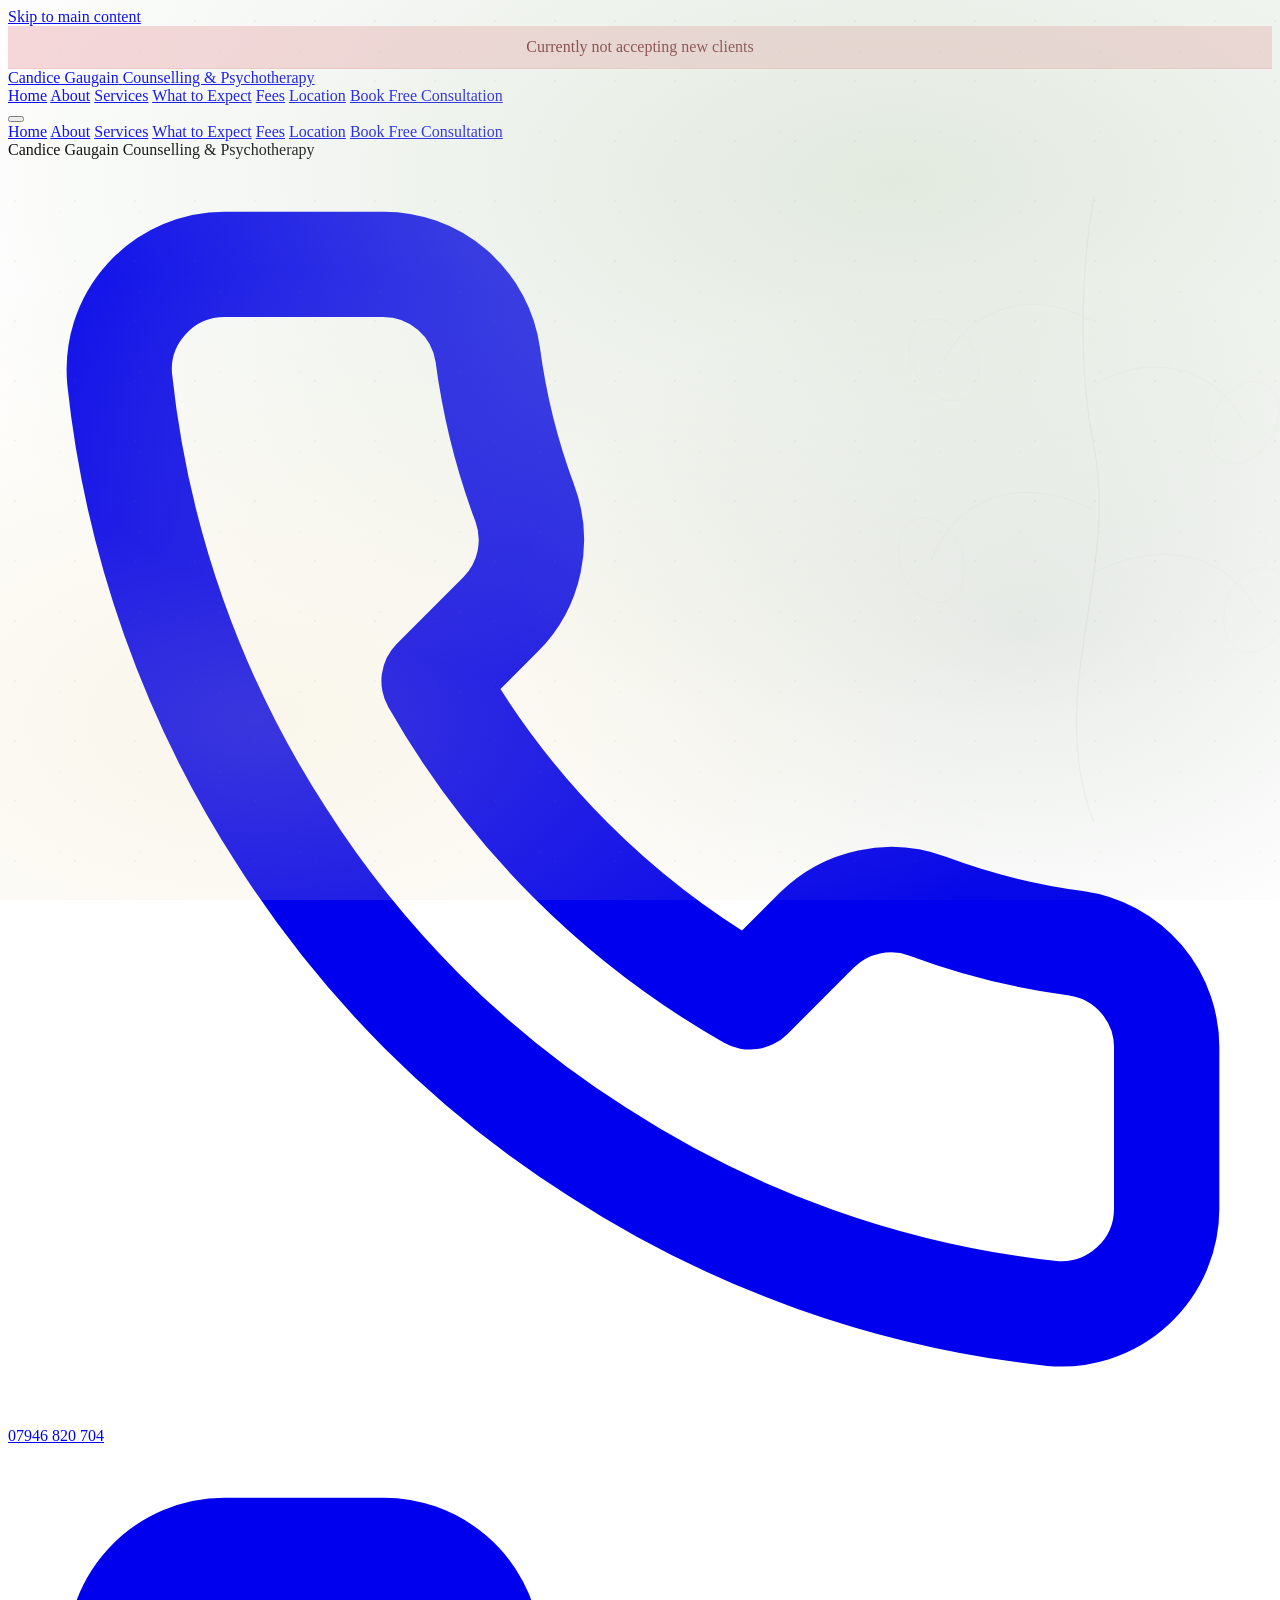
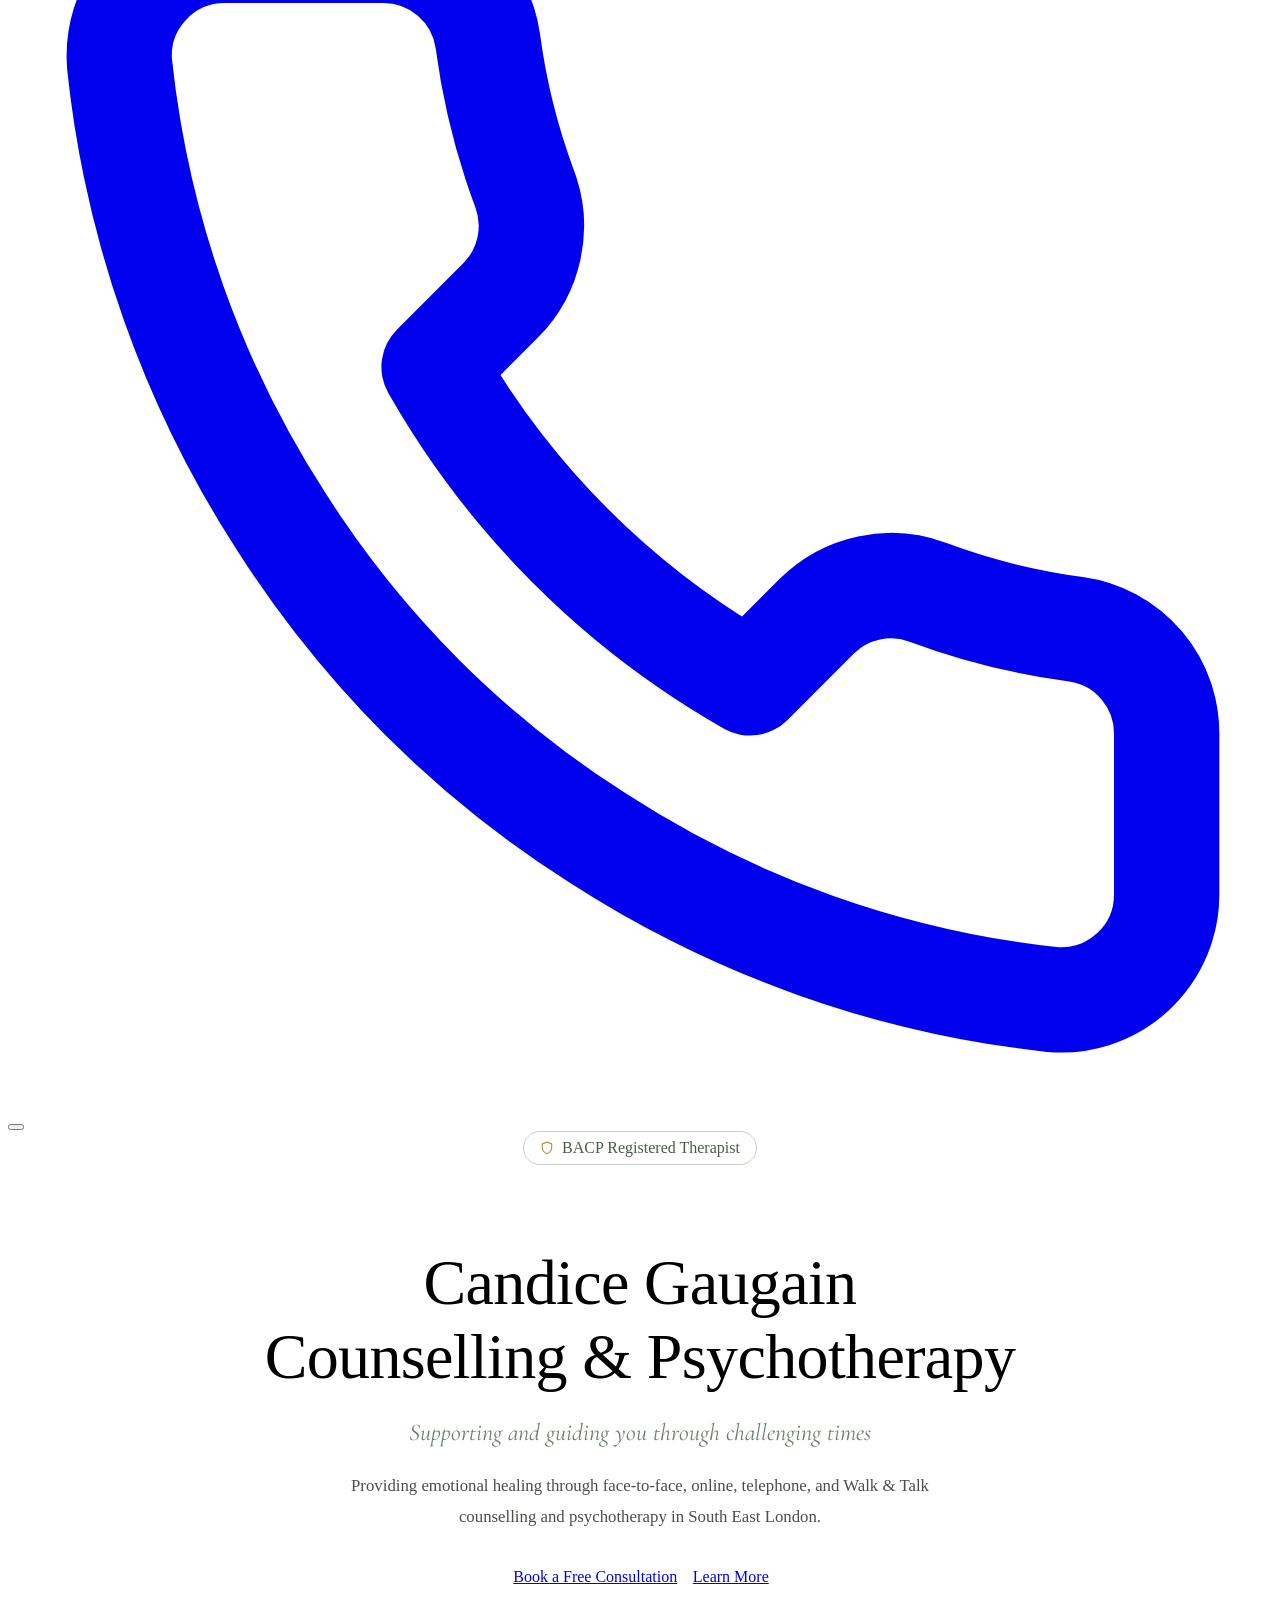
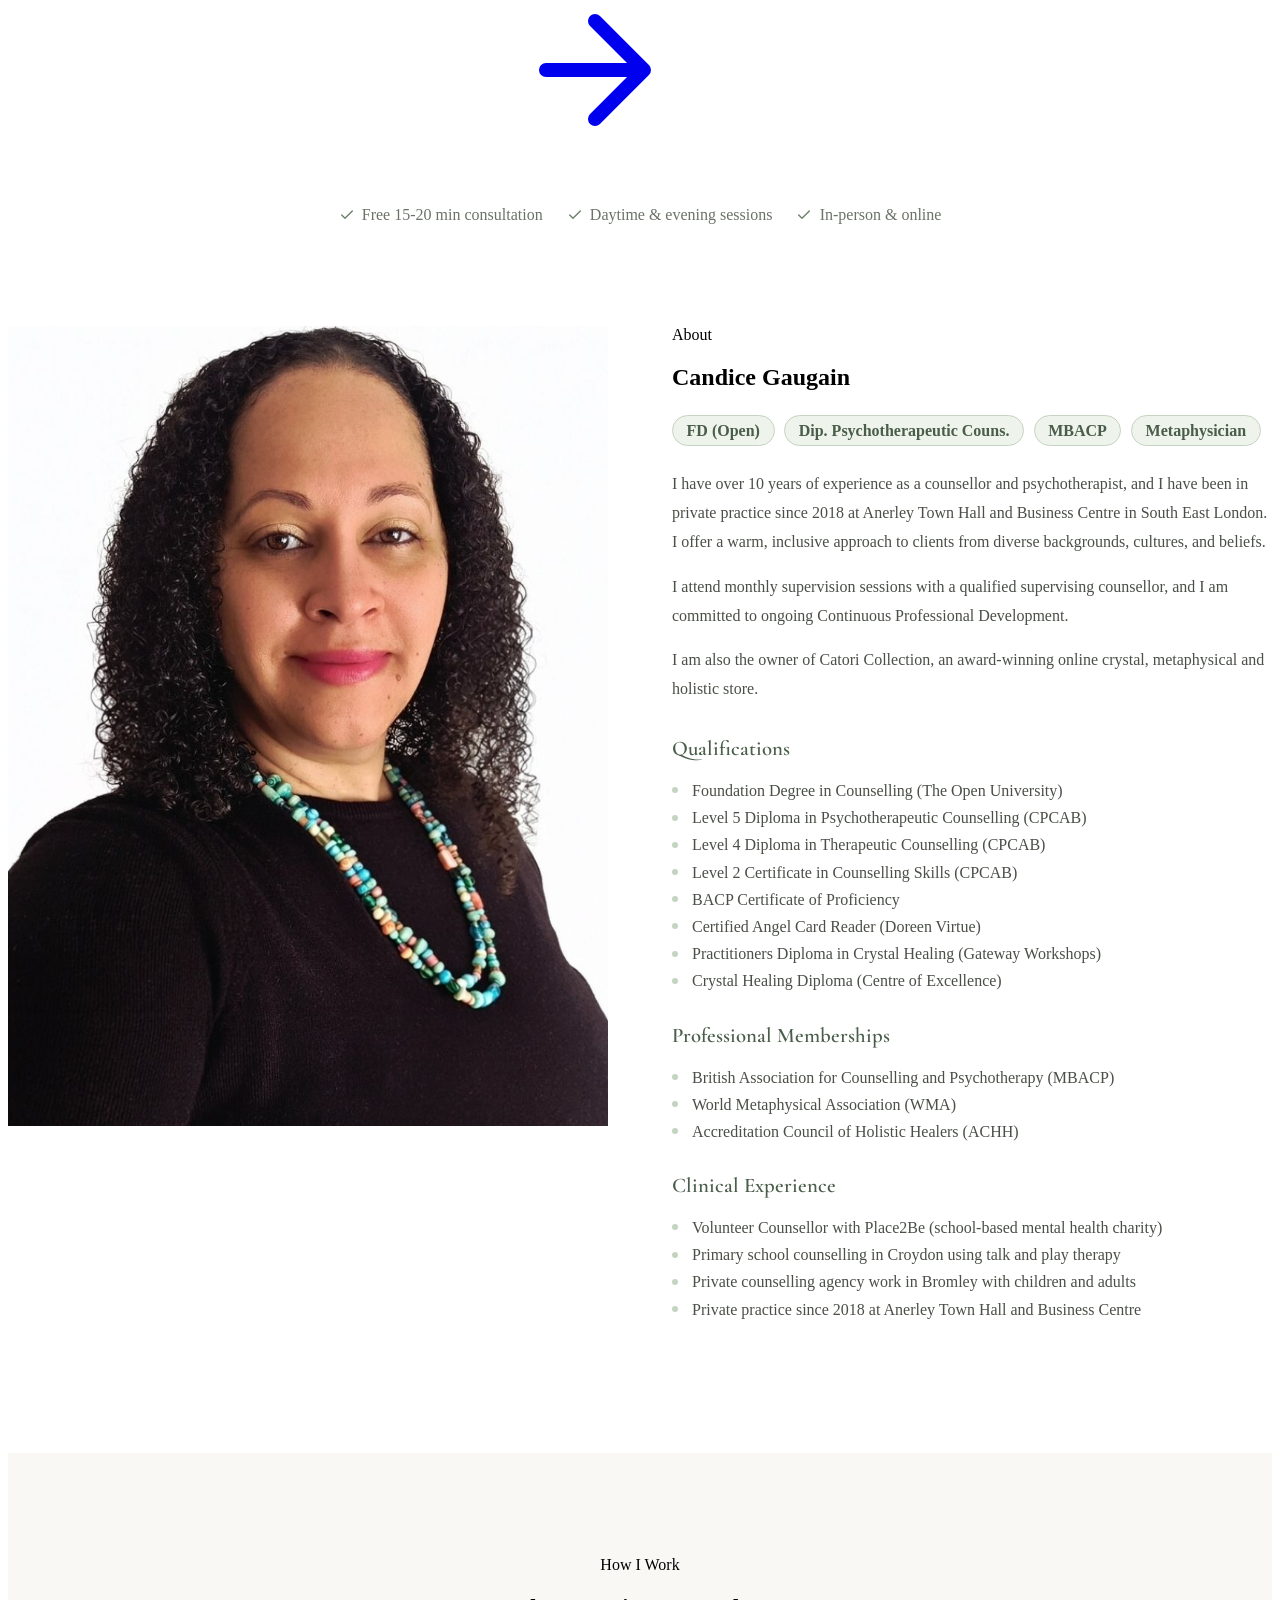
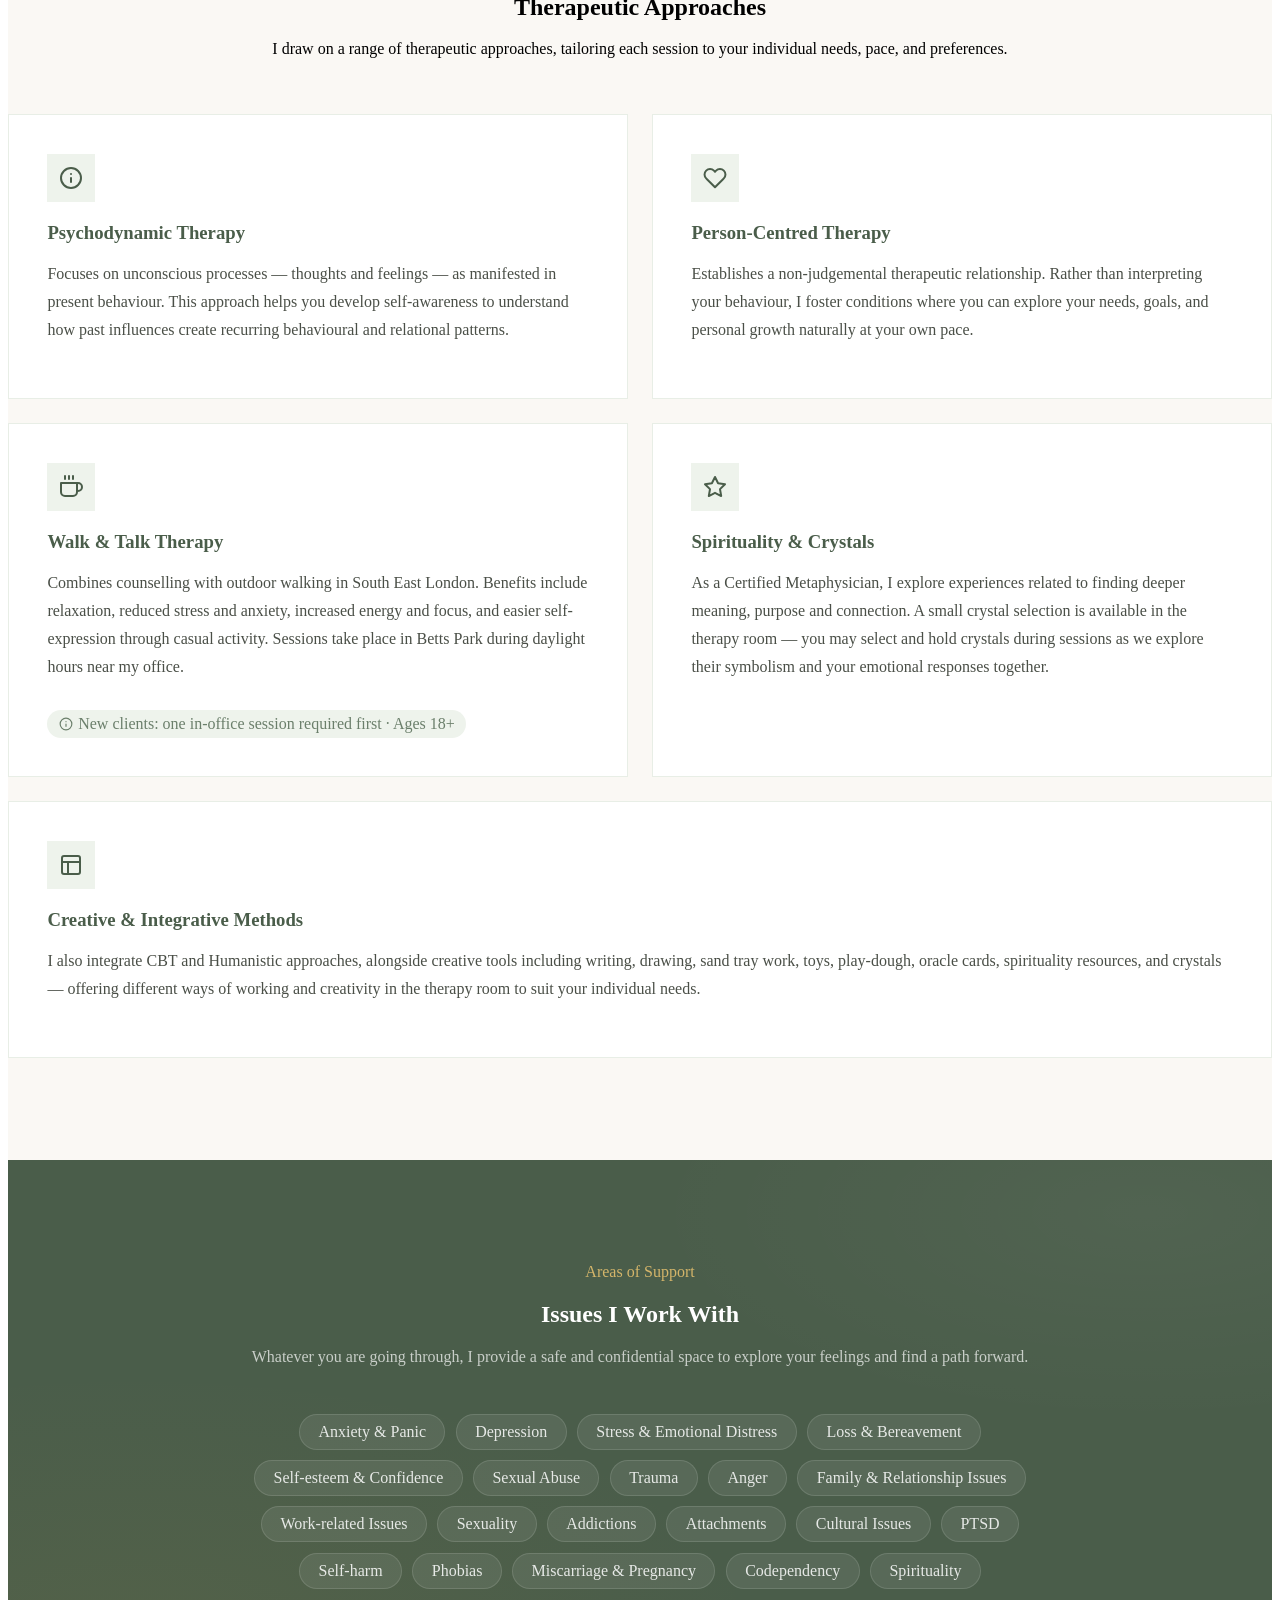
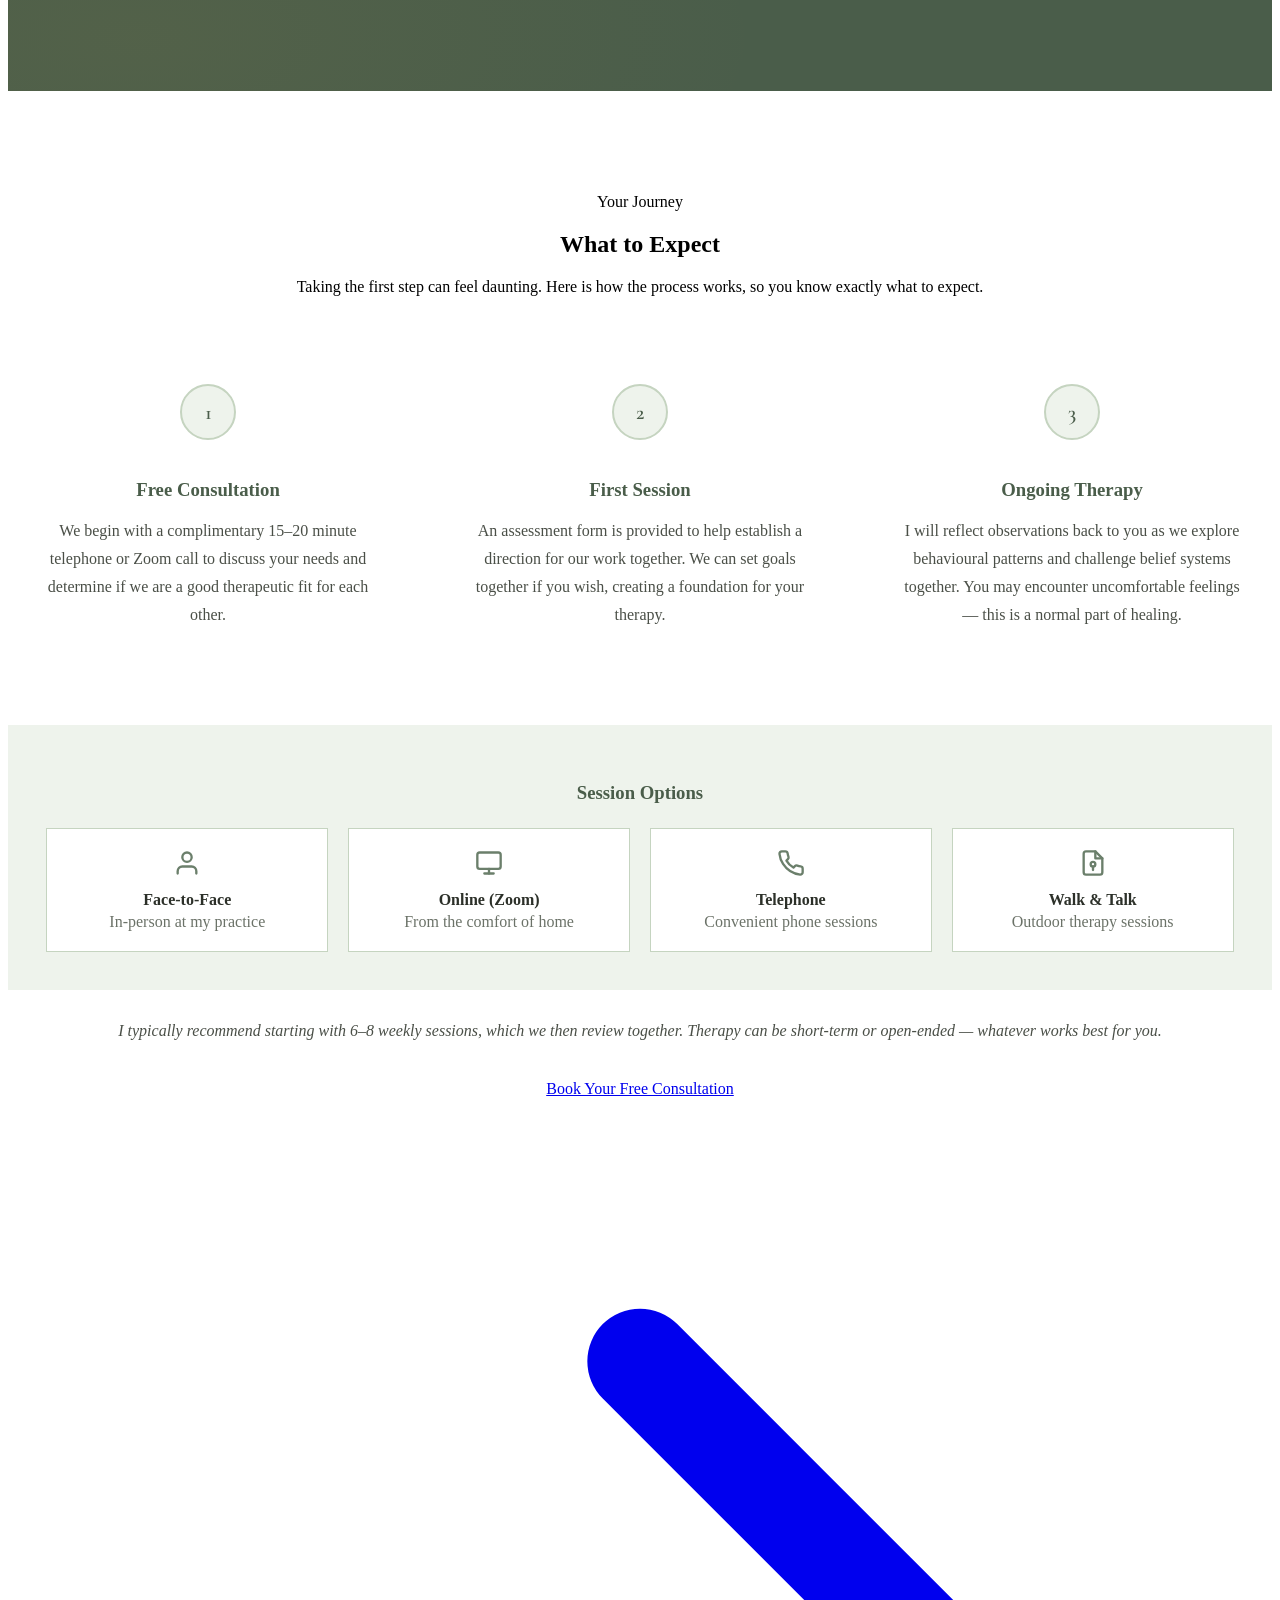
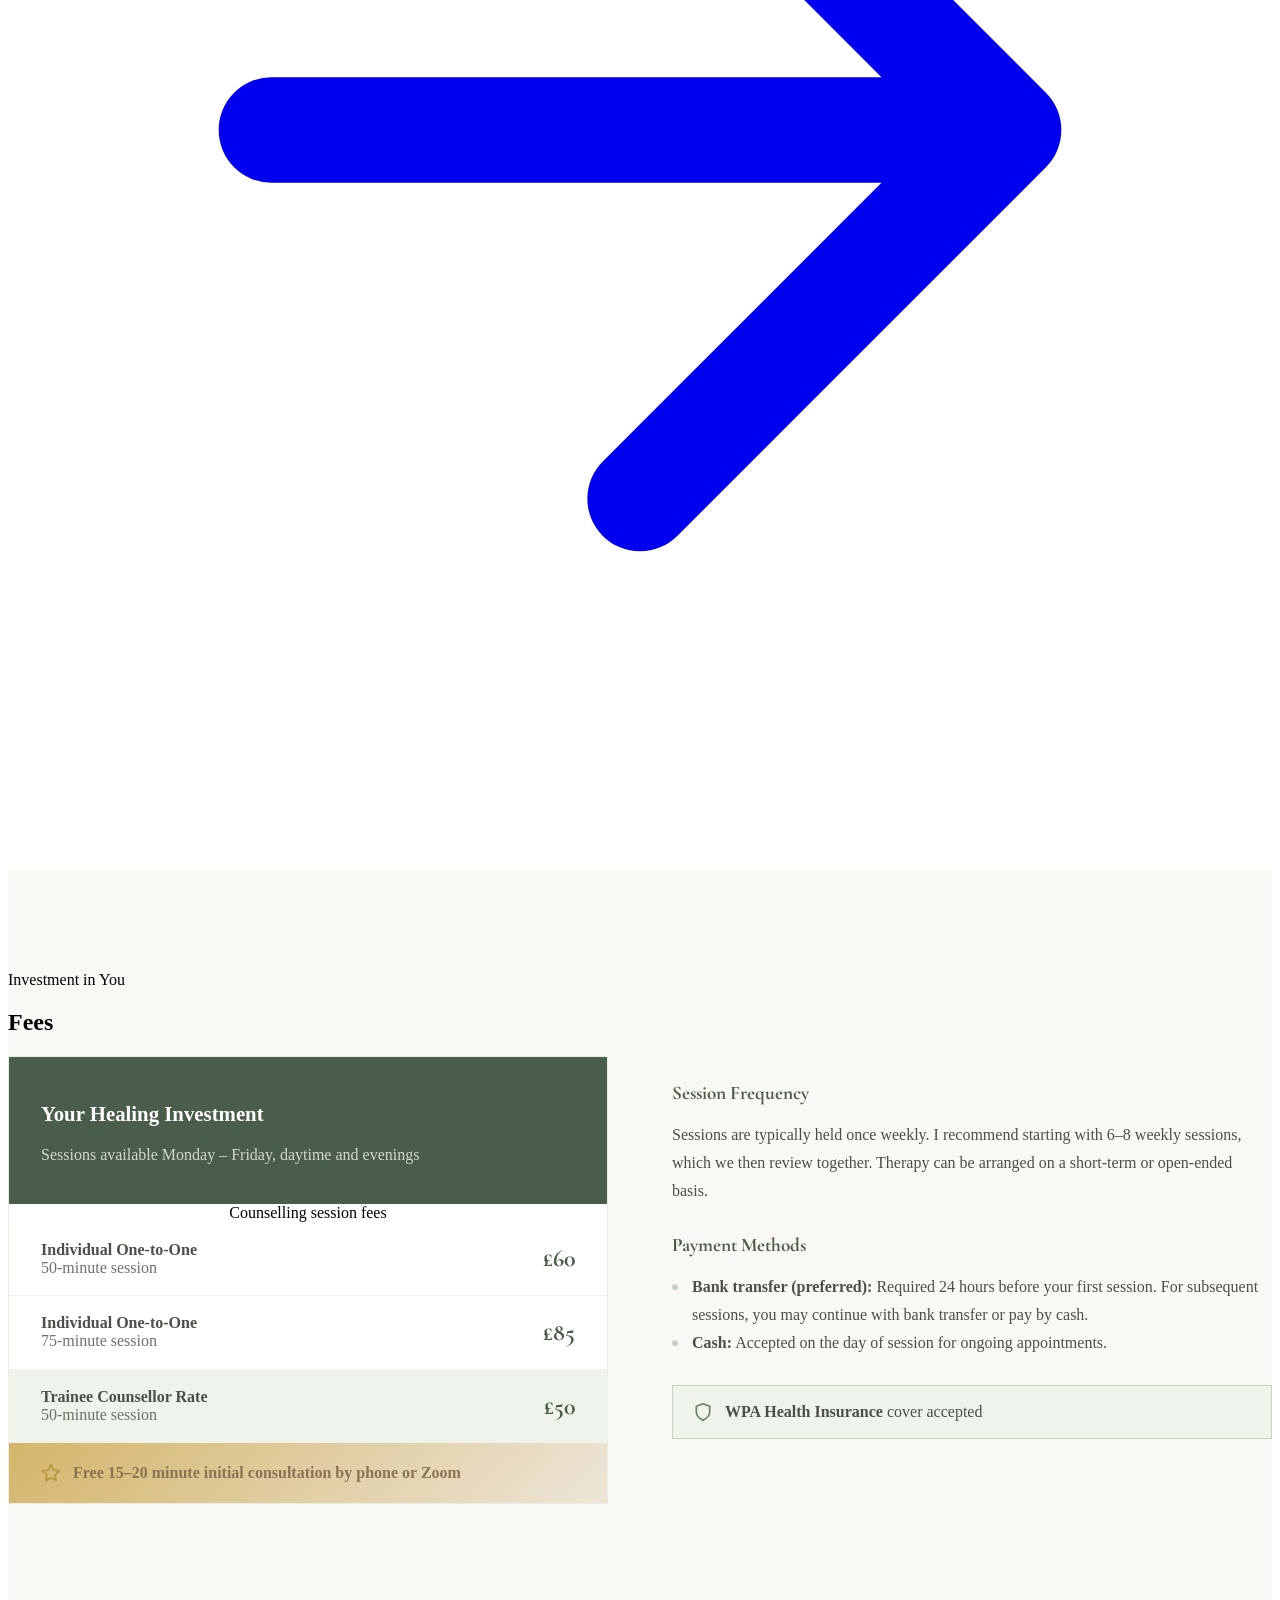
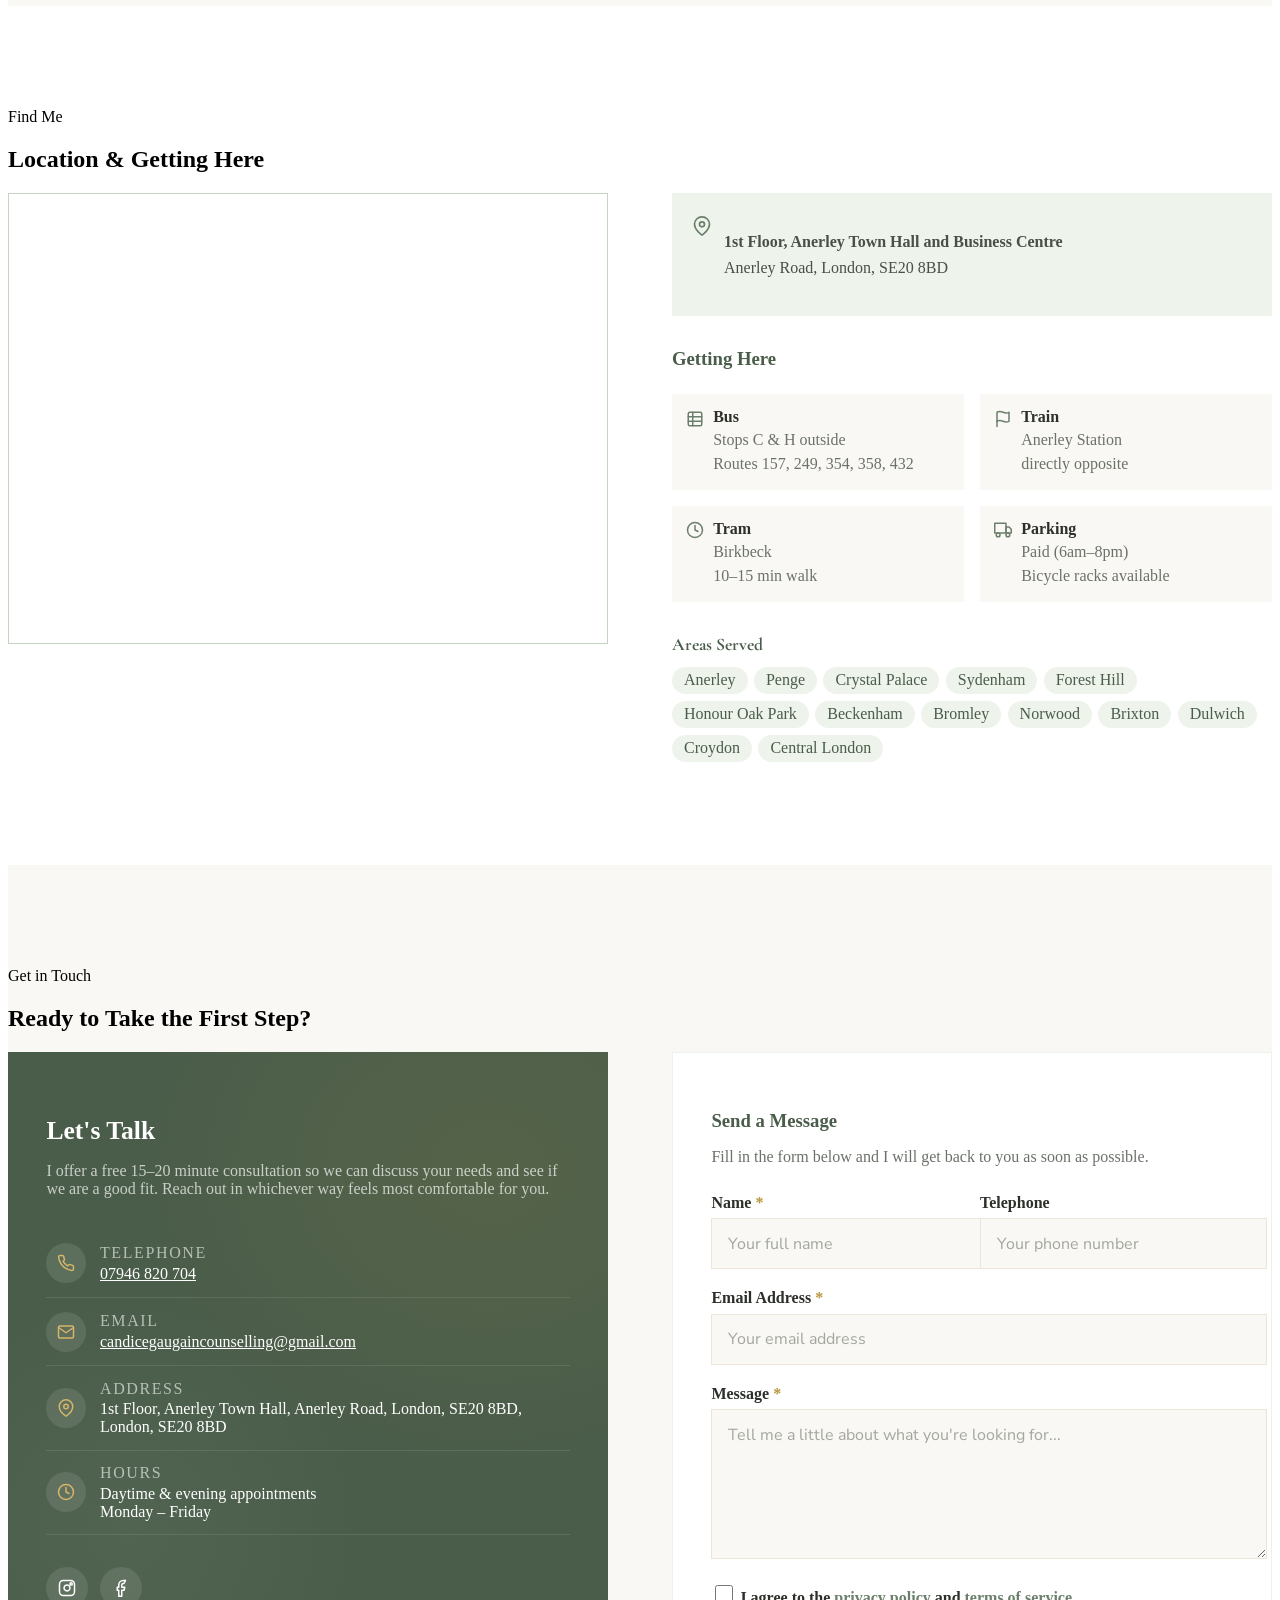
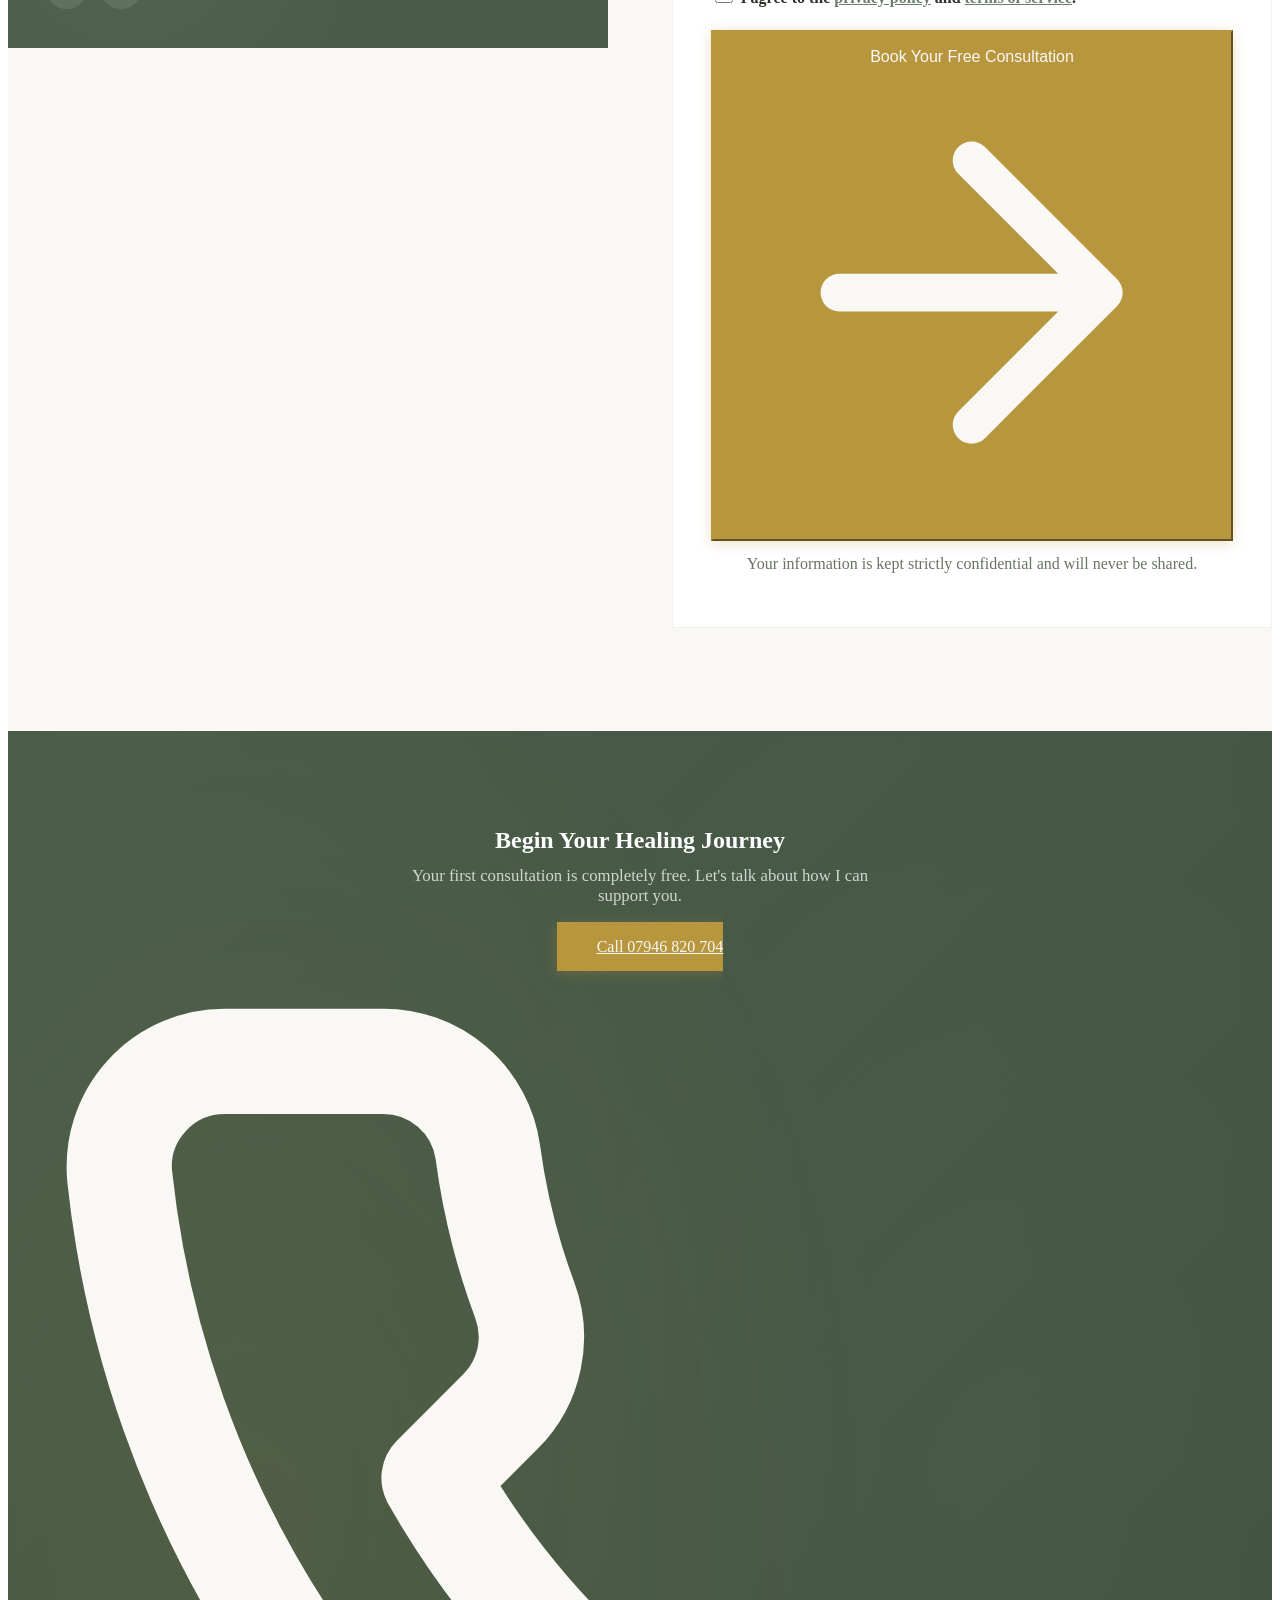
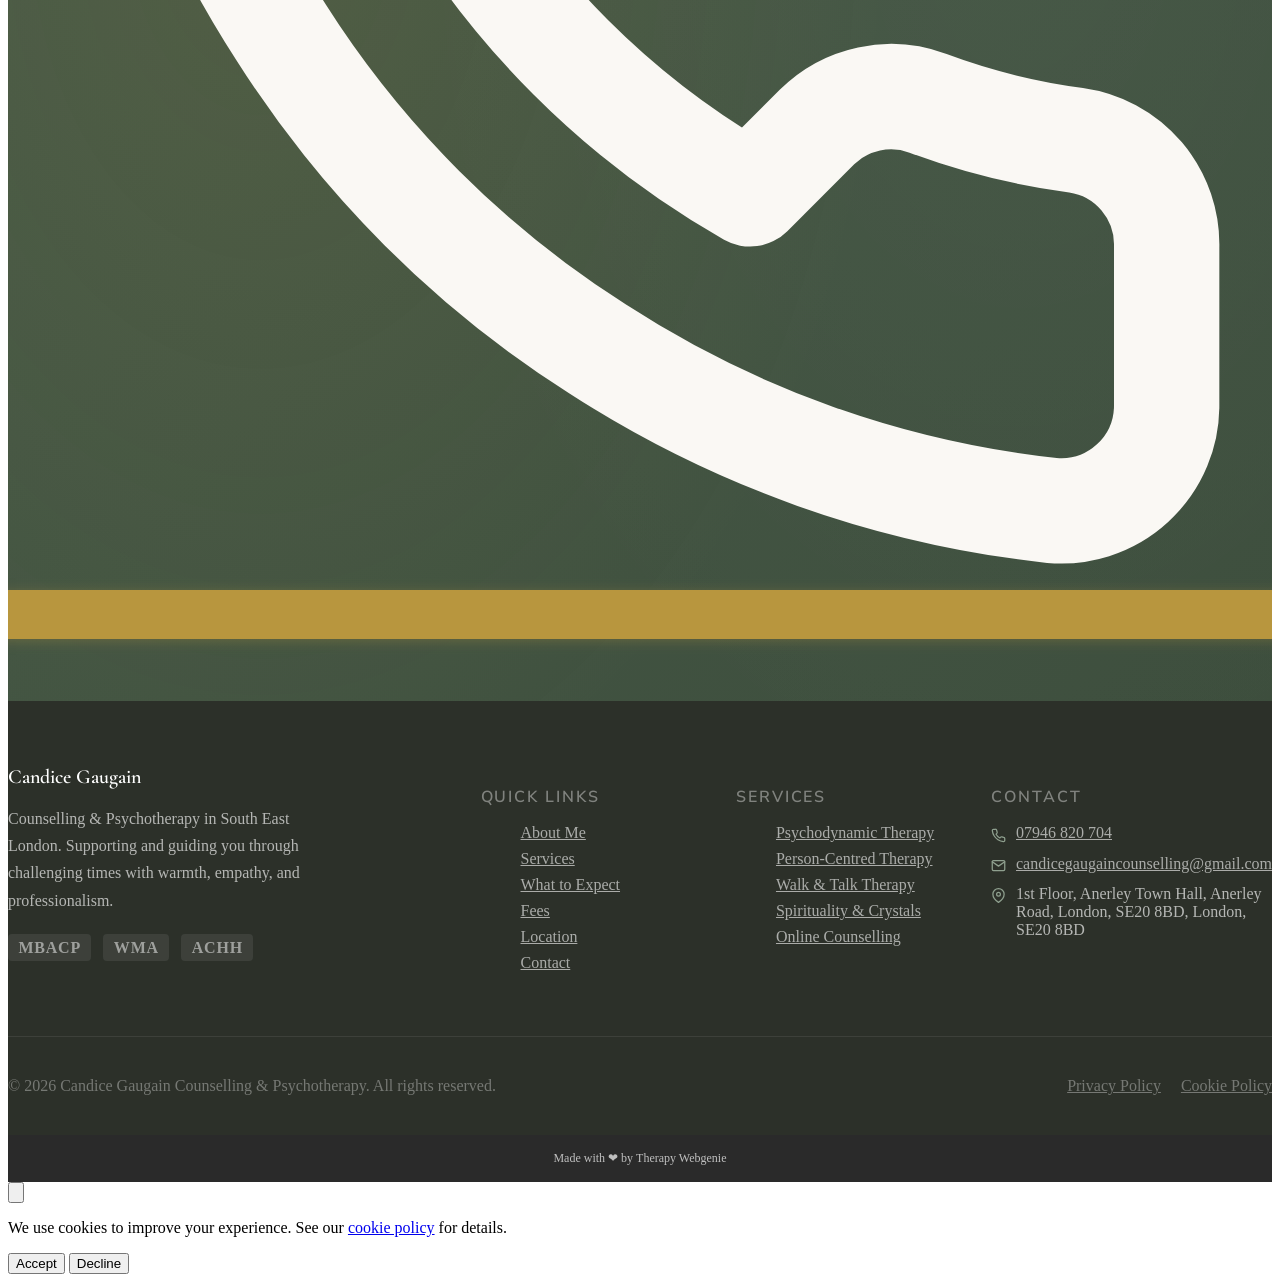
==== index.html @ 0154e350 "Cache-bust: bump CSS ?v= params for template v1.7.5" ====
<!DOCTYPE html>
<html lang="en-GB">
<head>
    <meta charset="UTF-8">
    <meta name="viewport" content="width=device-width, initial-scale=1.0">
    <title>Counselling &amp; Psychotherapy — Candice Gaugain Counselling</title>
    <meta name="description" content="Expert counselling and psychotherapy in South East London. Face-to-face, online, and Walk &amp; Talk therapy. Free 15-20 min consultation. BACP registered.">
    <meta name="keywords" content="counselling South East London, psychotherapy Anerley, therapist Crystal Palace, counsellor Penge, anxiety therapy, depression help, BACP counsellor, Walk and Talk therapy, online counselling London">
    <meta name="author" content="Candice Gaugain">
    <meta name="robots" content="index, follow, max-image-preview:large">
    <link rel="canonical" href="https://www.candicegaugaincounselling.co.uk/">

    <!-- Open Graph -->
    <meta property="og:title" content="Candice Gaugain Counselling &amp; Psychotherapy | South East London">
    <meta property="og:description" content="Supporting and guiding you through challenging times. Experienced counsellor offering face-to-face, online, and Walk &amp; Talk therapy in South East London. Free initial consultation.">
    <meta property="og:type" content="website">
    <meta property="og:url" content="https://www.candicegaugaincounselling.co.uk/">
    <meta property="og:locale" content="en_GB">
    <meta property="og:site_name" content="Candice Gaugain Counselling &amp; Psychotherapy">

    <meta property="og:image" content="https://www.candicegaugaincounselling.co.uk/candice.jpg">
    <meta property="og:image:alt" content="Candice Gaugain - Counsellor and Psychotherapist in South East London">

    <!-- Twitter Card -->
    <meta name="twitter:card" content="summary_large_image">
    <meta name="twitter:title" content="Candice Gaugain Counselling &amp; Psychotherapy">
    <meta name="twitter:description" content="Supporting and guiding you through challenging times. Free initial consultation available.">
    <meta name="twitter:image" content="https://www.candicegaugaincounselling.co.uk/candice.jpg">

    <!-- Schema.org Structured Data -->
    <script type="application/ld+json">
    {
        "@context": "https://schema.org",
        "@type": "ProfessionalService",
        "name": "Candice Gaugain Counselling and Psychotherapy",
        "description": "Experienced counsellor and psychotherapist offering face-to-face, online, telephone and Walk & Talk therapy in South East London.",
        "url": "https://www.candicegaugaincounselling.co.uk/",
        "telephone": "+447946820704",
        "email": "candicegaugaincounselling@gmail.com",
        "address": {
            "@type": "PostalAddress",
            "streetAddress": "1st Floor, Anerley Town Hall and Business Centre, Anerley Road",
            "addressLocality": "London",
            "postalCode": "SE20 8BD",
            "addressCountry": "GB"
        },
        "geo": {
            "@type": "GeoCoordinates",
            "latitude": 51.4184,
            "longitude": -0.0687
        },
        "priceRange": "£50-£85",
        "openingHours": "Mo-Fr",
        "areaServed": [
            "Anerley", "Penge", "Crystal Palace", "Sydenham", "Forest Hill",
            "Honour Oak Park", "Beckenham", "Bromley", "Norwood", "Brixton",
            "Dulwich", "Croydon", "Central London"
        ],
        "hasOfferCatalog": {
            "@type": "OfferCatalog",
            "name": "Counselling Services",
            "itemListElement": [
                {
                    "@type": "Offer",
                    "itemOffered": {
                        "@type": "Service",
                        "name": "Individual Counselling (50 minutes)",
                        "description": "One-to-one counselling session"
                    },
                    "price": "60.00",
                    "priceCurrency": "GBP"
                },
                {
                    "@type": "Offer",
                    "itemOffered": {
                        "@type": "Service",
                        "name": "Individual Counselling (75 minutes)",
                        "description": "Extended one-to-one counselling session"
                    },
                    "price": "85.00",
                    "priceCurrency": "GBP"
                },
                {
                    "@type": "Offer",
                    "itemOffered": {
                        "@type": "Service",
                        "name": "Trainee Counsellor Rate",
                        "description": "Reduced rate for trainee counsellors"
                    },
                    "price": "50.00",
                    "priceCurrency": "GBP"
                }
            ]
        },
        "sameAs": [
            "https://www.instagram.com/therapywithcandice/",
            "https://www.facebook.com/profile.php?id=61566041616238"
        ]
    }
    </script>

    <!-- FAQ Schema -->
    <script type="application/ld+json">
    {
        "@context": "https://schema.org",
        "@type": "FAQPage",
        "mainEntity": [
            {
                "@type": "Question",
                "name": "How much does counselling cost in South East London?",
                "acceptedAnswer": {
                    "@type": "Answer",
                    "text": "Individual one-to-one counselling sessions are £60 for 50 minutes or £85 for 75 minutes. A reduced trainee counsellor rate of £50 is also available. The initial 15-20 minute consultation is completely free."
                }
            },
            {
                "@type": "Question",
                "name": "Do you offer online counselling?",
                "acceptedAnswer": {
                    "@type": "Answer",
                    "text": "Yes, I offer online counselling via Zoom as well as telephone sessions, in addition to face-to-face appointments at my practice in Anerley, South East London."
                }
            },
            {
                "@type": "Question",
                "name": "What is Walk and Talk therapy?",
                "acceptedAnswer": {
                    "@type": "Answer",
                    "text": "Walk and Talk therapy combines counselling with outdoor walking in Betts Park, near my office in South East London. Benefits include relaxation, reduced stress, increased energy and easier self-expression. New clients must complete one in-office session first. Available for ages 18+ during daylight hours."
                }
            },
            {
                "@type": "Question",
                "name": "What types of issues do you help with?",
                "acceptedAnswer": {
                    "@type": "Answer",
                    "text": "I work with a wide range of issues including anxiety, depression, stress, trauma, PTSD, bereavement, relationship difficulties, self-esteem, anger, addictions, phobias, self-harm, cultural issues, sexuality, and spirituality."
                }
            },
            {
                "@type": "Question",
                "name": "How do I book a first appointment?",
                "acceptedAnswer": {
                    "@type": "Answer",
                    "text": "You can book a free 15-20 minute initial consultation by calling 07946 820 704, emailing candicegaugaincounselling@gmail.com, or using the contact form on the website. This consultation helps us discuss your needs and determine if we are a good therapeutic fit."
                }
            }
        ]
    }
    </script>

    <!-- Geo Meta Tags (Local SEO) -->
    <meta name="geo.region" content="GB-LND">
    <meta name="geo.placename" content="Anerley, London">
    <meta name="geo.position" content="51.4184;-0.0687">
    <meta name="ICBM" content="51.4184, -0.0687">

    <!-- Favicon -->

    <!-- CSS -->
  <link rel="icon" href="images/favicon.png" type="image/png" sizes="96x96">
  <link rel="apple-touch-icon" href="images/apple-touch-icon.png">
    <link rel="stylesheet" href="css/base.css?v=175">
    <link rel="stylesheet" href="css/components.css?v=175">
    <link rel="stylesheet" href="css/theme.css?v=175">

    <!-- PROFILE:schema -->
    <script type="application/ld+json">
    {
    "@context": "https://schema.org",
    "@type": "LocalBusiness",
    "name": "Candice Gaugain",
    "description": "Counselling & Psychotherapy",
    "url": "https://www.candicegaugaincounselling.co.uk",
    "email": "candicegaugaincounselling@gmail.com",
    "telephone": "07946 820 704",
    "address": {
        "@type": "PostalAddress",
        "streetAddress": "1st Floor, Anerley Town Hall, Anerley Road, London, SE20 8BD",
        "addressLocality": "London",
        "postalCode": "SE20 8BD",
        "addressCountry": "GB"
    },
    "openingHours": "Daytime & evening appointments\nMonday – Friday",
    "sameAs": [
        "https://www.facebook.com/profile.php?id=61566041616238",
        "https://www.instagram.com/therapywithcandice/"
    ]
}
    </script>
<!-- /PROFILE:schema -->
  <script type="application/ld+json">
  {
    "@context": "https://schema.org",
    "@type": "WebPage",
    "url": "https://www.candicegaugaincounselling.co.uk/",
    "primaryImageOfPage": {
      "@type": "ImageObject",
      "contentUrl": "https://www.candicegaugaincounselling.co.uk/candice.jpg",
      "width": 1079,
      "height": 1080,
      "caption": "Candice Gaugain, Counsellor and Psychotherapist"
    },
    "mainEntity": {
      "@type": "Person",
      "name": "Candice Gaugain",
      "jobTitle": "Counsellor and Psychotherapist",
      "image": "https://www.candicegaugaincounselling.co.uk/candice.jpg",
      "worksFor": {
        "@type": "LocalBusiness",
        "name": "Candice Gaugain Counselling",
        "url": "https://www.candicegaugaincounselling.co.uk"
      }
    }
  }
  </script>
<!-- BEACON -->
<script>(function(){try{var u="https:\/\/editmy.site\/api\/hit\/3";var d=JSON.stringify({p:location.pathname,r:document.referrer});if(navigator.sendBeacon){navigator.sendBeacon(u,d);}else{fetch(u,{method:"POST",keepalive:true,body:d});}}catch(e){}})();</script>
<!-- /BEACON -->
</head>
<body>

    <!-- Skip to content (Accessibility) -->
    <a href="#home" class="skip-link">Skip to main content</a>

    <!-- SECTION: banner -->
    <div class="alert-banner" style="background-color: #f8d7da; border-bottom: 1px solid #f5c6cb; padding: 12px 0; text-align: center;">
        <div class="container">
            <p style="margin: 0; color: #721c24; font-weight: 500;">Currently not accepting new clients</p>
        </div>
    </div>
    <!-- /SECTION: banner -->

    <!-- SECTION: nav -->
    <nav class="nav" role="navigation" aria-label="Main navigation">
      <div class="container nav__inner">
        <a href="index.html" class="nav__brand">
          <!-- PROFILE:logo --><!-- /PROFILE:logo -->
          <span class="nav__name"><!-- PROFILE:site_title -->Candice Gaugain<!-- /PROFILE:site_title --></span>
          <span class="nav__title"><!-- PROFILE:site_slogan -->Counselling &amp; Psychotherapy<!-- /PROFILE:site_slogan --></span>
        </a>
        <div class="nav__links">
          <a href="#" class="nav__link nav__link--active">Home</a>
          <a href="#about" class="nav__link">About</a>
          <a href="#services" class="nav__link">Services</a>
          <a href="#expect" class="nav__link">What to Expect</a>
          <a href="#fees" class="nav__link">Fees</a>
          <a href="#location" class="nav__link">Location</a>
          <a href="#contact" class="btn btn--primary nav__cta">Book Free Consultation</a>
        </div>
        <button class="nav__toggle" aria-label="Toggle menu" aria-expanded="false" aria-controls="mobile-menu">
          <span class="nav__toggle-bar"></span>
          <span class="nav__toggle-bar"></span>
          <span class="nav__toggle-bar"></span>
        </button>
      </div>
      <div class="nav__mobile" id="mobile-menu" role="menu">
        <a href="#" class="nav__link nav__link--active" role="menuitem">Home</a>
        <a href="#about" class="nav__link" role="menuitem">About</a>
        <a href="#services" class="nav__link" role="menuitem">Services</a>
        <a href="#expect" class="nav__link" role="menuitem">What to Expect</a>
        <a href="#fees" class="nav__link" role="menuitem">Fees</a>
        <a href="#location" class="nav__link" role="menuitem">Location</a>
        <a href="#contact" class="btn btn--primary" role="menuitem">Book Free Consultation</a>
      </div>
    </nav>
    <!-- /SECTION: nav -->

    <div class="nav-scroll" aria-hidden="true">
      <div class="container nav-scroll__inner">
        <div class="nav-scroll__brand">
          <span class="nav-scroll__name"><!-- PROFILE:site_title -->Candice Gaugain<!-- /PROFILE:site_title --></span>
          <span class="nav-scroll__title"><!-- PROFILE:site_slogan -->Counselling &amp; Psychotherapy<!-- /PROFILE:site_slogan --></span>
        </div>
        <div class="nav-scroll__right">
          <a href="tel:07946820704" class="nav-scroll__phone">
            <svg xmlns="http://www.w3.org/2000/svg" viewBox="0 0 24 24" fill="none" stroke="currentColor" stroke-width="2" stroke-linecap="round" stroke-linejoin="round"><path d="M22 16.92v3a2 2 0 0 1-2.18 2 19.79 19.79 0 0 1-8.63-3.07 19.5 19.5 0 0 1-6-6 19.79 19.79 0 0 1-3.07-8.67A2 2 0 0 1 4.11 2h3a2 2 0 0 1 2 1.72c.127.96.361 1.903.7 2.81a2 2 0 0 1-.45 2.11L8.09 9.91a16 16 0 0 0 6 6l1.27-1.27a2 2 0 0 1 2.11-.45c.907.339 1.85.573 2.81.7A2 2 0 0 1 22 16.92z"></path></svg>
            07946 820 704
          </a>
          <a href="tel:07946820704" class="nav-scroll__phone-icon" aria-label="Call us">
            <svg xmlns="http://www.w3.org/2000/svg" viewBox="0 0 24 24" fill="none" stroke="currentColor" stroke-width="2" stroke-linecap="round" stroke-linejoin="round"><path d="M22 16.92v3a2 2 0 0 1-2.18 2 19.79 19.79 0 0 1-8.63-3.07 19.5 19.5 0 0 1-6-6 19.79 19.79 0 0 1-3.07-8.67A2 2 0 0 1 4.11 2h3a2 2 0 0 1 2 1.72c.127.96.361 1.903.7 2.81a2 2 0 0 1-.45 2.11L8.09 9.91a16 16 0 0 0 6 6l1.27-1.27a2 2 0 0 1 2.11-.45c.907.339 1.85.573 2.81.7A2 2 0 0 1 22 16.92z"></path></svg>
          </a>
          <button class="nav-scroll__toggle" aria-label="Toggle menu">
            <span class="nav-scroll__toggle-bar"></span>
            <span class="nav-scroll__toggle-bar"></span>
            <span class="nav-scroll__toggle-bar"></span>
          </button>
        </div>
      </div>
    </div>

    <main>
    <!-- SECTION: hero -->
    <section class="hero" id="home">
        <div class="hero__bg" aria-hidden="true"></div>
        <svg class="hero__decor" viewBox="0 0 400 600" fill="none" xmlns="http://www.w3.org/2000/svg" aria-hidden="true">
            <path d="M200 50 C200 50 180 150 200 250 C220 350 160 450 200 550" stroke="currentColor" stroke-width="1" fill="none" opacity="0.5"/>
            <path d="M200 150 C150 120 100 140 80 180" stroke="currentColor" stroke-width="0.8" fill="none" opacity="0.3"/>
            <path d="M200 200 C250 170 300 190 320 230" stroke="currentColor" stroke-width="0.8" fill="none" opacity="0.3"/>
            <path d="M200 300 C140 270 90 290 70 340" stroke="currentColor" stroke-width="0.8" fill="none" opacity="0.3"/>
            <path d="M200 350 C260 320 310 340 330 380" stroke="currentColor" stroke-width="0.8" fill="none" opacity="0.3"/>
            <ellipse cx="80" cy="180" rx="25" ry="35" stroke="currentColor" stroke-width="0.6" fill="none" opacity="0.2" transform="rotate(-30 80 180)"/>
            <ellipse cx="320" cy="230" rx="25" ry="35" stroke="currentColor" stroke-width="0.6" fill="none" opacity="0.2" transform="rotate(30 320 230)"/>
            <ellipse cx="70" cy="340" rx="25" ry="35" stroke="currentColor" stroke-width="0.6" fill="none" opacity="0.2" transform="rotate(-20 70 340)"/>
            <ellipse cx="330" cy="380" rx="25" ry="35" stroke="currentColor" stroke-width="0.6" fill="none" opacity="0.2" transform="rotate(20 330 380)"/>
        </svg>
        <div class="container">
            <div class="hero__content">
                <div class="hero__badge">
                    <svg viewBox="0 0 24 24" fill="none" stroke="currentColor" stroke-width="2" stroke-linecap="round" stroke-linejoin="round"><path d="M12 22s8-4 8-10V5l-8-3-8 3v7c0 6 8 10 8 10z"/></svg>
                    BACP Registered Therapist
                </div>
                <h1>Candice Gaugain<br>Counselling &amp; Psychotherapy</h1>
                <p class="hero__subtitle">Supporting and guiding you through challenging times</p>
                <p class="hero__text">Providing emotional healing through face-to-face, online, telephone, and Walk &amp; Talk counselling and psychotherapy in South East London.</p>
                <div class="hero__actions">
                    <a href="#contact" class="btn btn--primary">
                        Book a Free Consultation
                        <svg viewBox="0 0 24 24" fill="none" stroke="currentColor" stroke-width="2" stroke-linecap="round" stroke-linejoin="round"><path d="M5 12h14M12 5l7 7-7 7"/></svg>
                    </a>
                    <a href="#about" class="btn btn--secondary">Learn More</a>
                </div>
                <div class="hero__trust">
                    <span class="hero__trust-item">
                        <svg viewBox="0 0 24 24" fill="none" stroke="currentColor" stroke-width="2" stroke-linecap="round" stroke-linejoin="round"><polyline points="20 6 9 17 4 12"/></svg>
                        Free 15-20 min consultation
                    </span>
                    <span class="hero__trust-item">
                        <svg viewBox="0 0 24 24" fill="none" stroke="currentColor" stroke-width="2" stroke-linecap="round" stroke-linejoin="round"><polyline points="20 6 9 17 4 12"/></svg>
                        Daytime &amp; evening sessions
                    </span>
                    <span class="hero__trust-item">
                        <svg viewBox="0 0 24 24" fill="none" stroke="currentColor" stroke-width="2" stroke-linecap="round" stroke-linejoin="round"><polyline points="20 6 9 17 4 12"/></svg>
                        In-person &amp; online
                    </span>
                </div>
            </div>
        </div>
    </section>
    <!-- /SECTION: hero -->

    <!-- SECTION: about -->
    <section class="about" id="about">
        <div class="container">
            <div class="about__grid">
                <div class="about__photo-area reveal">
                    <div class="about__photo-frame">
                        <img src="images/candice.jpg" alt="Candice Gaugain - Counsellor and Psychotherapist in South East London" loading="lazy" width="400" height="533" style="width:100%; height:100%; object-fit:cover;">
                    </div>
                    <div class="about__photo-accent" aria-hidden="true"></div>
                </div>
                <div class="about__content">
                    <span class="section-label reveal">About</span>
                    <h2 class="section-heading reveal reveal-delay-1">Candice Gaugain</h2>
                    <div class="about__credentials reveal reveal-delay-2">
                        <span class="about__credential-badge">FD (Open)</span>
                        <span class="about__credential-badge">Dip. Psychotherapeutic Couns.</span>
                        <span class="about__credential-badge">MBACP</span>
                        <span class="about__credential-badge">Metaphysician</span>
                    </div>
                    <p class="about__text reveal reveal-delay-2">
                        I have over 10 years of experience as a counsellor and psychotherapist, and I have been in private practice since 2018 at Anerley Town Hall and Business Centre in South East London. I offer a warm, inclusive approach to clients from diverse backgrounds, cultures, and beliefs.
                    </p>
                    <p class="about__text reveal reveal-delay-3">
                        I attend monthly supervision sessions with a qualified supervising counsellor, and I am committed to ongoing Continuous Professional Development.
                    </p>
                    <p class="about__text reveal reveal-delay-3">
                        I am also the owner of Catori Collection, an award-winning online crystal, metaphysical and holistic store.
                    </p>

                    <div class="about__details reveal reveal-delay-3">
                        <div class="about__detail-group">
                            <h4 style="font-size: 1.3rem;">Qualifications</h4>
                            <ul>
                                <li>Foundation Degree in Counselling (The Open University)</li>
                                <li>Level 5 Diploma in Psychotherapeutic Counselling (CPCAB)</li>
                                <li>Level 4 Diploma in Therapeutic Counselling (CPCAB)</li>
                                <li>Level 2 Certificate in Counselling Skills (CPCAB)</li>
                                <li>BACP Certificate of Proficiency</li>
                                <li>Certified Angel Card Reader (Doreen Virtue)</li>
                                <li>Practitioners Diploma in Crystal Healing (Gateway Workshops)</li>
                                <li>Crystal Healing Diploma (Centre of Excellence)</li>
                            </ul>
                        </div>

                        <div class="about__detail-group">
                            <h4 style="font-size: 1.3rem;">Professional Memberships</h4>
                            <ul>
                                <li>British Association for Counselling and Psychotherapy (MBACP)</li>
                                <li>World Metaphysical Association (WMA)</li>
                                <li>Accreditation Council of Holistic Healers (ACHH)</li>
                            </ul>
                        </div>

                        <div class="about__detail-group">
                            <h4 style="font-size: 1.3rem;">Clinical Experience</h4>
                            <ul>
                                <li>Volunteer Counsellor with Place2Be (school-based mental health charity)</li>
                                <li>Primary school counselling in Croydon using talk and play therapy</li>
                                <li>Private counselling agency work in Bromley with children and adults</li>
                                <li>Private practice since 2018 at Anerley Town Hall and Business Centre</li>
                            </ul>
                        </div>
                    </div>
                </div>
            </div>
        </div>
    </section>
    <!-- /SECTION: about -->

    <!-- SECTION: services -->
    <section class="services" id="services">
        <div class="container">
            <div class="services__header">
                <span class="section-label reveal">How I Work</span>
                <h2 class="section-heading reveal reveal-delay-1">Therapeutic Approaches</h2>
                <p class="section-intro reveal reveal-delay-2">I draw on a range of therapeutic approaches, tailoring each session to your individual needs, pace, and preferences.</p>
            </div>

            <div class="services__grid">
                <div class="service-card reveal">
                    <div class="service-card__icon">
                        <svg viewBox="0 0 24 24" fill="none" stroke="currentColor" stroke-width="2" stroke-linecap="round" stroke-linejoin="round"><circle cx="12" cy="12" r="10"/><path d="M12 16v-4M12 8h.01"/></svg>
                    </div>
                    <h3>Psychodynamic Therapy</h3>
                    <p>Focuses on unconscious processes — thoughts and feelings — as manifested in present behaviour. This approach helps you develop self-awareness to understand how past influences create recurring behavioural and relational patterns.</p>
                </div>

                <div class="service-card reveal reveal-delay-1">
                    <div class="service-card__icon">
                        <svg viewBox="0 0 24 24" fill="none" stroke="currentColor" stroke-width="2" stroke-linecap="round" stroke-linejoin="round"><path d="M20.84 4.61a5.5 5.5 0 0 0-7.78 0L12 5.67l-1.06-1.06a5.5 5.5 0 0 0-7.78 7.78l1.06 1.06L12 21.23l7.78-7.78 1.06-1.06a5.5 5.5 0 0 0 0-7.78z"/></svg>
                    </div>
                    <h3>Person-Centred Therapy</h3>
                    <p>Establishes a non-judgemental therapeutic relationship. Rather than interpreting your behaviour, I foster conditions where you can explore your needs, goals, and personal growth naturally at your own pace.</p>
                </div>

                <div class="service-card reveal reveal-delay-2">
                    <div class="service-card__icon">
                        <svg viewBox="0 0 24 24" fill="none" stroke="currentColor" stroke-width="2" stroke-linecap="round" stroke-linejoin="round"><path d="M18 8h1a4 4 0 0 1 0 8h-1M2 8h16v9a4 4 0 0 1-4 4H6a4 4 0 0 1-4-4V8zM6 1v3M10 1v3M14 1v3"/></svg>
                    </div>
                    <h3>Walk &amp; Talk Therapy</h3>
                    <p>Combines counselling with outdoor walking in South East London. Benefits include relaxation, reduced stress and anxiety, increased energy and focus, and easier self-expression through casual activity. Sessions take place in Betts Park during daylight hours near my office.</p>
                    <span class="service-card__note">
                        <svg width="14" height="14" viewBox="0 0 24 24" fill="none" stroke="currentColor" stroke-width="2" stroke-linecap="round" stroke-linejoin="round"><circle cx="12" cy="12" r="10"/><path d="M12 16v-4M12 8h.01"/></svg>
                        New clients: one in-office session required first &middot; Ages 18+
                    </span>
                </div>

                <div class="service-card reveal reveal-delay-3">
                    <div class="service-card__icon">
                        <svg viewBox="0 0 24 24" fill="none" stroke="currentColor" stroke-width="2" stroke-linecap="round" stroke-linejoin="round"><polygon points="12 2 15.09 8.26 22 9.27 17 14.14 18.18 21.02 12 17.77 5.82 21.02 7 14.14 2 9.27 8.91 8.26 12 2"/></svg>
                    </div>
                    <h3>Spirituality &amp; Crystals</h3>
                    <p>As a Certified Metaphysician, I explore experiences related to finding deeper meaning, purpose and connection. A small crystal selection is available in the therapy room — you may select and hold crystals during sessions as we explore their symbolism and your emotional responses together.</p>
                </div>

                <div class="service-card service-card--wide reveal">
                    <div class="service-card__icon">
                        <svg viewBox="0 0 24 24" fill="none" stroke="currentColor" stroke-width="2" stroke-linecap="round" stroke-linejoin="round"><rect x="3" y="3" width="18" height="18" rx="2" ry="2"/><line x1="3" y1="9" x2="21" y2="9"/><line x1="9" y1="21" x2="9" y2="9"/></svg>
                    </div>
                    <h3>Creative &amp; Integrative Methods</h3>
                    <p>I also integrate CBT and Humanistic approaches, alongside creative tools including writing, drawing, sand tray work, toys, play-dough, oracle cards, spirituality resources, and crystals — offering different ways of working and creativity in the therapy room to suit your individual needs.</p>
                </div>
            </div>
        </div>
    </section>

    <!-- /SECTION: services -->

    <!-- SECTION: issues -->
    <section class="issues" id="issues">
        <div class="container">
            <div class="issues__inner">
                <div class="issues__header">
                    <span class="section-label reveal">Areas of Support</span>
                    <h2 class="section-heading reveal reveal-delay-1">Issues I Work With</h2>
                    <p class="section-intro reveal reveal-delay-2">Whatever you are going through, I provide a safe and confidential space to explore your feelings and find a path forward.</p>
                </div>
                <div class="issues__tags reveal reveal-delay-3">
                    <span class="issue-tag">Anxiety &amp; Panic</span>
                    <span class="issue-tag">Depression</span>
                    <span class="issue-tag">Stress &amp; Emotional Distress</span>
                    <span class="issue-tag">Loss &amp; Bereavement</span>
                    <span class="issue-tag">Self-esteem &amp; Confidence</span>
                    <span class="issue-tag">Sexual Abuse</span>
                    <span class="issue-tag">Trauma</span>
                    <span class="issue-tag">Anger</span>
                    <span class="issue-tag">Family &amp; Relationship Issues</span>
                    <span class="issue-tag">Work-related Issues</span>
                    <span class="issue-tag">Sexuality</span>
                    <span class="issue-tag">Addictions</span>
                    <span class="issue-tag">Attachments</span>
                    <span class="issue-tag">Cultural Issues</span>
                    <span class="issue-tag">PTSD</span>
                    <span class="issue-tag">Self-harm</span>
                    <span class="issue-tag">Phobias</span>
                    <span class="issue-tag">Miscarriage &amp; Pregnancy</span>
                    <span class="issue-tag">Codependency</span>
                    <span class="issue-tag">Spirituality</span>
                </div>
            </div>
        </div>
    </section>

    <!-- /SECTION: issues -->

    <!-- SECTION: expect -->
    <section class="expect" id="expect">
        <div class="container">
            <div class="expect__header">
                <span class="section-label reveal">Your Journey</span>
                <h2 class="section-heading reveal reveal-delay-1">What to Expect</h2>
                <p class="section-intro reveal reveal-delay-2">Taking the first step can feel daunting. Here is how the process works, so you know exactly what to expect.</p>
            </div>

            <div class="expect__steps">
                <div class="expect-step reveal">
                    <div class="expect-step__number">1</div>
                    <h3>Free Consultation</h3>
                    <p>We begin with a complimentary 15–20 minute telephone or Zoom call to discuss your needs and determine if we are a good therapeutic fit for each other.</p>
                </div>
                <div class="expect-step reveal reveal-delay-1">
                    <div class="expect-step__number">2</div>
                    <h3>First Session</h3>
                    <p>An assessment form is provided to help establish a direction for our work together. We can set goals together if you wish, creating a foundation for your therapy.</p>
                </div>
                <div class="expect-step reveal reveal-delay-2">
                    <div class="expect-step__number">3</div>
                    <h3>Ongoing Therapy</h3>
                    <p>I will reflect observations back to you as we explore behavioural patterns and challenge belief systems together. You may encounter uncomfortable feelings — this is a normal part of healing.</p>
                </div>
            </div>

            <div class="expect__options reveal">
                <h3>Session Options</h3>
                <div class="expect__options-grid">
                    <div class="option-item">
                        <svg viewBox="0 0 24 24" fill="none" stroke="currentColor" stroke-width="2" stroke-linecap="round" stroke-linejoin="round"><path d="M20 21v-2a4 4 0 0 0-4-4H8a4 4 0 0 0-4 4v2"/><circle cx="12" cy="7" r="4"/></svg>
                        <strong>Face-to-Face</strong>
                        <span>In-person at my practice</span>
                    </div>
                    <div class="option-item">
                        <svg viewBox="0 0 24 24" fill="none" stroke="currentColor" stroke-width="2" stroke-linecap="round" stroke-linejoin="round"><rect x="2" y="3" width="20" height="14" rx="2" ry="2"/><line x1="8" y1="21" x2="16" y2="21"/><line x1="12" y1="17" x2="12" y2="21"/></svg>
                        <strong>Online (Zoom)</strong>
                        <span>From the comfort of home</span>
                    </div>
                    <div class="option-item">
                        <svg viewBox="0 0 24 24" fill="none" stroke="currentColor" stroke-width="2" stroke-linecap="round" stroke-linejoin="round"><path d="M22 16.92v3a2 2 0 0 1-2.18 2 19.79 19.79 0 0 1-8.63-3.07 19.5 19.5 0 0 1-6-6 19.79 19.79 0 0 1-3.07-8.67A2 2 0 0 1 4.11 2h3a2 2 0 0 1 2 1.72 12.84 12.84 0 0 0 .7 2.81 2 2 0 0 1-.45 2.11L8.09 9.91a16 16 0 0 0 6 6l1.27-1.27a2 2 0 0 1 2.11-.45 12.84 12.84 0 0 0 2.81.7A2 2 0 0 1 22 16.92z"/></svg>
                        <strong>Telephone</strong>
                        <span>Convenient phone sessions</span>
                    </div>
                    <div class="option-item">
                        <svg viewBox="0 0 24 24" fill="none" stroke="currentColor" stroke-width="2" stroke-linecap="round" stroke-linejoin="round"><path d="M14 2H6a2 2 0 0 0-2 2v16a2 2 0 0 0 2 2h12a2 2 0 0 0 2-2V8z"/><polyline points="14 2 14 8 20 8"/><circle cx="12" cy="13" r="2"/><path d="M12 15v3"/></svg>
                        <strong>Walk &amp; Talk</strong>
                        <span>Outdoor therapy sessions</span>
                    </div>
                </div>
            </div>

            <p class="expect__note reveal">I typically recommend starting with 6–8 weekly sessions, which we then review together. Therapy can be short-term or open-ended — whatever works best for you.</p>

            <div class="expect__cta reveal">
                <a href="#contact" class="btn btn--primary">
                    Book Your Free Consultation
                    <svg viewBox="0 0 24 24" fill="none" stroke="currentColor" stroke-width="2" stroke-linecap="round" stroke-linejoin="round"><path d="M5 12h14M12 5l7 7-7 7"/></svg>
                </a>
            </div>
        </div>
    </section>

    <!-- /SECTION: expect -->

    <!-- SECTION: fees -->
    <section class="fees" id="fees">
        <div class="container">
            <span class="section-label reveal">Investment in You</span>
            <h2 class="section-heading reveal reveal-delay-1">Fees</h2>

            <div class="fees__inner">
                <div class="fees__table-wrap reveal reveal-delay-2">
                    <div class="fees__table-header">
                        <h3>Your Healing Investment</h3>
                        <p>Sessions available Monday – Friday, daytime and evenings</p>
                    </div>
                    <table class="fees__table" role="table">
                        <caption class="sr-only">Counselling session fees</caption>
                        <tbody>
                            <tr>
                                <td>
                                    <strong>Individual One-to-One</strong><br>
                                    <span style="font-size: 1rem; color: var(--color-text-light);">50-minute session</span>
                                </td>
                                <td>&pound;60</td>
                            </tr>
                            <tr>
                                <td>
                                    <strong>Individual One-to-One</strong><br>
                                    <span style="font-size: 1rem; color: var(--color-text-light);">75-minute session</span>
                                </td>
                                <td>&pound;85</td>
                            </tr>
                            <tr class="highlight">
                                <td>
                                    <strong>Trainee Counsellor Rate</strong><br>
                                    <span style="font-size: 1rem; color: var(--color-text-light);">50-minute session</span>
                                </td>
                                <td>&pound;50</td>
                            </tr>
                        </tbody>
                    </table>
                    <div class="fees__free-banner">
                        <svg viewBox="0 0 24 24" fill="none" stroke="currentColor" stroke-width="2" stroke-linecap="round" stroke-linejoin="round"><polygon points="12 2 15.09 8.26 22 9.27 17 14.14 18.18 21.02 12 17.77 5.82 21.02 7 14.14 2 9.27 8.91 8.26 12 2"/></svg>
                        <span>Free 15–20 minute initial consultation by phone or Zoom</span>
                    </div>
                </div>

                <div class="fees__info reveal reveal-delay-3">
                    <div class="fees__info-block">
                        <h4>Session Frequency</h4>
                        <p>Sessions are typically held once weekly. I recommend starting with 6–8 weekly sessions, which we then review together. Therapy can be arranged on a short-term or open-ended basis.</p>
                    </div>

                    <div class="fees__info-block">
                        <h4>Payment Methods</h4>
                        <ul>
                            <li><strong>Bank transfer (preferred):</strong> Required 24 hours before your first session. For subsequent sessions, you may continue with bank transfer or pay by cash.</li>
                            <li><strong>Cash:</strong> Accepted on the day of session for ongoing appointments.</li>
                        </ul>
                    </div>

                    <div class="fees__insurance">
                        <svg viewBox="0 0 24 24" fill="none" stroke="currentColor" stroke-width="2" stroke-linecap="round" stroke-linejoin="round"><path d="M12 22s8-4 8-10V5l-8-3-8 3v7c0 6 8 10 8 10z"/></svg>
                        <span><strong>WPA Health Insurance</strong> cover accepted</span>
                    </div>
                </div>
            </div>
        </div>
    </section>

    <!-- /SECTION: fees -->

    <!-- SECTION: location -->
    <section class="location" id="location">
        <div class="container">
            <span class="section-label reveal">Find Me</span>
            <h2 class="section-heading reveal reveal-delay-1">Location &amp; Getting Here</h2>

            <div class="location__grid">
                <div class="location__map reveal reveal-delay-2">
                    <iframe
                        src="https://www.google.com/maps/embed?pb=!1m18!1m12!1m3!1d2490.5!2d-0.0687!3d51.4184!2m3!1f0!2f0!3f0!3m2!1i1024!2i768!4f13.1!3m3!1m2!1s0x48760736b39d66b7%3A0x2b3a29e3b6a3a7b0!2s1st%20Floor%2C%20Anerley%20Town%20Hall%20and%20Business%20Centre%2C%20Anerley%20Road%2C%20London%20SE20%208BD!5e0!3m2!1sen!2suk!4v1"
                        width="600"
                        height="450"
                        allowfullscreen=""
                        loading="lazy"
                        referrerpolicy="no-referrer-when-downgrade"
                        title="Map showing location of Candice Gaugain Counselling at 1st Floor, Anerley Town Hall and Business Centre, Anerley Road, London SE20 8BD">
                    </iframe>
                </div>

                <div class="location__details">
                    <div class="location__address reveal reveal-delay-2">
                        <svg viewBox="0 0 24 24" fill="none" stroke="currentColor" stroke-width="2" stroke-linecap="round" stroke-linejoin="round"><path d="M21 10c0 7-9 13-9 13s-9-6-9-13a9 9 0 0 1 18 0z"/><circle cx="12" cy="10" r="3"/></svg>
                        <p><strong>1st Floor, Anerley Town Hall and Business Centre</strong><br>Anerley Road, London, SE20 8BD</p>
                    </div>

                    <h3 class="reveal">Getting Here</h3>
                    <div class="transport-grid reveal">
                        <div class="transport-item">
                            <svg viewBox="0 0 24 24" fill="none" stroke="currentColor" stroke-width="2" stroke-linecap="round" stroke-linejoin="round"><rect x="3" y="3" width="18" height="18" rx="2"/><path d="M3 9h18M3 15h18M9 3v18"/></svg>
                            <div>
                                <strong>Bus</strong>
                                <span>Stops C &amp; H outside<br>Routes 157, 249, 354, 358, 432</span>
                            </div>
                        </div>
                        <div class="transport-item">
                            <svg viewBox="0 0 24 24" fill="none" stroke="currentColor" stroke-width="2" stroke-linecap="round" stroke-linejoin="round"><path d="M4 15s1-1 4-1 5 2 8 2 4-1 4-1V3s-1 1-4 1-5-2-8-2-4 1-4 1z"/><line x1="4" y1="22" x2="4" y2="15"/></svg>
                            <div>
                                <strong>Train</strong>
                                <span>Anerley Station<br>directly opposite</span>
                            </div>
                        </div>
                        <div class="transport-item">
                            <svg viewBox="0 0 24 24" fill="none" stroke="currentColor" stroke-width="2" stroke-linecap="round" stroke-linejoin="round"><circle cx="12" cy="12" r="10"/><polyline points="12 6 12 12 16 14"/></svg>
                            <div>
                                <strong>Tram</strong>
                                <span>Birkbeck<br>10–15 min walk</span>
                            </div>
                        </div>
                        <div class="transport-item">
                            <svg viewBox="0 0 24 24" fill="none" stroke="currentColor" stroke-width="2" stroke-linecap="round" stroke-linejoin="round"><rect x="1" y="3" width="15" height="13"/><polygon points="16 8 20 8 23 11 23 16 16 16 16 8"/><circle cx="5.5" cy="18.5" r="2.5"/><circle cx="18.5" cy="18.5" r="2.5"/></svg>
                            <div>
                                <strong>Parking</strong>
                                <span>Paid (6am–8pm)<br>Bicycle racks available</span>
                            </div>
                        </div>
                    </div>

                    <div class="location__areas reveal">
                        <h4>Areas Served</h4>
                        <div class="location__areas-tags">
                            <span class="area-tag">Anerley</span>
                            <span class="area-tag">Penge</span>
                            <span class="area-tag">Crystal Palace</span>
                            <span class="area-tag">Sydenham</span>
                            <span class="area-tag">Forest Hill</span>
                            <span class="area-tag">Honour Oak Park</span>
                            <span class="area-tag">Beckenham</span>
                            <span class="area-tag">Bromley</span>
                            <span class="area-tag">Norwood</span>
                            <span class="area-tag">Brixton</span>
                            <span class="area-tag">Dulwich</span>
                            <span class="area-tag">Croydon</span>
                            <span class="area-tag">Central London</span>
                        </div>
                    </div>
                </div>
            </div>
        </div>
    </section>

    <!-- /SECTION: location -->

    <!-- SECTION: contact -->
    <section class="contact" id="contact">
        <div class="container">
            <span class="section-label reveal">Get in Touch</span>
            <h2 class="section-heading reveal reveal-delay-1">Ready to Take the First Step?</h2>

            <div class="contact__grid">
                <div class="contact__info-card reveal reveal-delay-2">
                    <div class="contact__info-inner">
                        <h3>Let's Talk</h3>
                        <p>I offer a free 15–20 minute consultation so we can discuss your needs and see if we are a good fit. Reach out in whichever way feels most comfortable for you.</p>

                        <div class="contact__detail">
                            <div class="contact__detail-icon">
                                <svg viewBox="0 0 24 24" fill="none" stroke="currentColor" stroke-width="2" stroke-linecap="round" stroke-linejoin="round"><path d="M22 16.92v3a2 2 0 0 1-2.18 2 19.79 19.79 0 0 1-8.63-3.07 19.5 19.5 0 0 1-6-6 19.79 19.79 0 0 1-3.07-8.67A2 2 0 0 1 4.11 2h3a2 2 0 0 1 2 1.72 12.84 12.84 0 0 0 .7 2.81 2 2 0 0 1-.45 2.11L8.09 9.91a16 16 0 0 0 6 6l1.27-1.27a2 2 0 0 1 2.11-.45 12.84 12.84 0 0 0 2.81.7A2 2 0 0 1 22 16.92z"/></svg>
                            </div>
                            <div class="contact__detail-text">
                                <strong>Telephone</strong>
                                <!-- PROFILE:phone_mobile --><a href="tel:07946820704">07946 820 704</a><!-- /PROFILE:phone_mobile -->
                            </div>
                        </div>

                        <div class="contact__detail">
                            <div class="contact__detail-icon">
                                <svg viewBox="0 0 24 24" fill="none" stroke="currentColor" stroke-width="2" stroke-linecap="round" stroke-linejoin="round"><path d="M4 4h16c1.1 0 2 .9 2 2v12c0 1.1-.9 2-2 2H4c-1.1 0-2-.9-2-2V6c0-1.1.9-2 2-2z"/><polyline points="22,6 12,13 2,6"/></svg>
                            </div>
                            <div class="contact__detail-text">
                                <strong>Email</strong>
                                <!-- PROFILE:email --><a href="mailto:candicegaugaincounselling@gmail.com">candicegaugaincounselling@gmail.com</a><!-- /PROFILE:email -->
                            </div>
                        </div>

                        <div class="contact__detail">
                            <div class="contact__detail-icon">
                                <svg viewBox="0 0 24 24" fill="none" stroke="currentColor" stroke-width="2" stroke-linecap="round" stroke-linejoin="round"><path d="M21 10c0 7-9 13-9 13s-9-6-9-13a9 9 0 0 1 18 0z"/><circle cx="12" cy="10" r="3"/></svg>
                            </div>
                            <div class="contact__detail-text">
                                <strong>Address</strong>
                                <!-- PROFILE:address --><span>1st Floor, Anerley Town Hall, Anerley Road, London, SE20 8BD, London, SE20 8BD</span><!-- /PROFILE:address -->
                            </div>
                        </div>

                        <div class="contact__detail">
                            <div class="contact__detail-icon">
                                <svg viewBox="0 0 24 24" fill="none" stroke="currentColor" stroke-width="2" stroke-linecap="round" stroke-linejoin="round"><circle cx="12" cy="12" r="10"/><polyline points="12 6 12 12 16 14"/></svg>
                            </div>
                            <div class="contact__detail-text">
                                <strong>Hours</strong>
                                <!-- PROFILE:opening_hours -->
Daytime &amp; evening appointments<br />
Monday – Friday
<!-- /PROFILE:opening_hours -->
                            </div>
                        </div>

                        <div class="contact__social">
                            <!-- PROFILE:social_instagram -->
<a href="https://www.instagram.com/therapywithcandice/" target="_blank" rel="noopener noreferrer" aria-label="Instagram">
<svg viewBox="0 0 24 24" fill="none" stroke="currentColor" stroke-width="2" stroke-linecap="round" stroke-linejoin="round"><rect x="2" y="2" width="20" height="20" rx="5" ry="5"/><path d="M16 11.37A4 4 0 1 1 12.63 8 4 4 0 0 1 16 11.37"/><circle cx="17.5" cy="6.5" r="1.5"/></svg>
</a>
<!-- /PROFILE:social_instagram -->
                            <!-- PROFILE:social_facebook -->
<a href="https://www.facebook.com/profile.php?id=61566041616238" target="_blank" rel="noopener noreferrer" aria-label="Facebook">
<svg viewBox="0 0 24 24" fill="none" stroke="currentColor" stroke-width="2" stroke-linecap="round" stroke-linejoin="round"><path d="M18 2h-3a6 6 0 0 0-6 6v3H7v4h2v8h4v-8h3l1-4h-4V8a2 2 0 0 1 2-2h1z"/></svg>
</a>
<!-- /PROFILE:social_facebook -->
                        </div>
                    </div>
                </div>

                <div class="contact__form-wrap reveal reveal-delay-3">
                    <h3>Send a Message</h3>
                    <p>Fill in the form below and I will get back to you as soon as possible.</p>

                    <form id="contactForm" class="form" action="https://editmy.site/api/form/3" method="POST">
                        <div style="display:none"><input type="text" name="_hp" tabindex="-1" autocomplete="off"></div>
                        <input type="hidden" name="_t" value="">
                        <input type="hidden" name="_page" value="">
                        <div class="form-row">
                            <div class="form-group">
                                <label for="name">Name <span class="required">*</span></label>
                                <input type="text" id="name" name="name" placeholder="Your full name" required autocomplete="name">
                            </div>
                            <div class="form-group">
                                <label for="phone">Telephone</label>
                                <input type="tel" id="phone" name="phone" placeholder="Your phone number" autocomplete="tel">
                            </div>
                        </div>
                        <div class="form-group">
                            <label for="email">Email Address <span class="required">*</span></label>
                            <input type="email" id="email" name="email" placeholder="Your email address" required autocomplete="email">
                        </div>
                        <div class="form-group">
                            <label for="message">Message <span class="required">*</span></label>
                            <textarea id="message" name="message" placeholder="Tell me a little about what you're looking for..." required></textarea>
                        </div>
                        <div class="form-group form__group--consent">
                            <label class="form__consent">
                                <input type="checkbox" name="consent" value="yes" required>
                                <span>I agree to the <a href="privacy.html" style="color:var(--color-primary);text-decoration:underline">privacy policy</a> and <a href="#" style="color:var(--color-primary);text-decoration:underline">terms of service</a>.</span>
                            </label>
                        </div>
                        <div class="form-submit">
                            <button type="submit" class="btn btn--gold">
                                Book Your Free Consultation
                                <svg viewBox="0 0 24 24" fill="none" stroke="currentColor" stroke-width="2" stroke-linecap="round" stroke-linejoin="round"><path d="M5 12h14M12 5l7 7-7 7"/></svg>
                            </button>
                        </div>
                        <p class="form-privacy">Your information is kept strictly confidential and will never be shared.</p>
                    </form>
                </div>
            </div>
        </div>
    </section>

    <!-- /SECTION: contact -->

    <!-- SECTION: cta -->
    <section class="cta-banner">
        <div class="container">
            <div class="cta-banner__inner">
                <h2 class="reveal">Begin Your Healing Journey</h2>
                <p class="reveal reveal-delay-1">Your first consultation is completely free. Let's talk about how I can support you.</p>
                <a href="tel:07946820704" class="btn btn--gold reveal reveal-delay-2">
                    Call 07946 820 704
                    <svg viewBox="0 0 24 24" fill="none" stroke="currentColor" stroke-width="2" stroke-linecap="round" stroke-linejoin="round"><path d="M22 16.92v3a2 2 0 0 1-2.18 2 19.79 19.79 0 0 1-8.63-3.07 19.5 19.5 0 0 1-6-6 19.79 19.79 0 0 1-3.07-8.67A2 2 0 0 1 4.11 2h3a2 2 0 0 1 2 1.72 12.84 12.84 0 0 0 .7 2.81 2 2 0 0 1-.45 2.11L8.09 9.91a16 16 0 0 0 6 6l1.27-1.27a2 2 0 0 1 2.11-.45 12.84 12.84 0 0 0 2.81.7A2 2 0 0 1 22 16.92z"/></svg>
                </a>
            </div>
        </div>
    </section>

    <!-- /SECTION: cta -->

    </main>
    <!-- SECTION: footer -->
    <footer class="footer" role="contentinfo">
        <div class="container">
            <div class="footer__grid">
                <div>
                    <div class="footer__brand-name">Candice Gaugain</div>
                    <p class="footer__brand-text">Counselling &amp; Psychotherapy in South East London. Supporting and guiding you through challenging times with warmth, empathy, and professionalism.</p>
                    <div class="footer__memberships">
                        <span class="footer__membership-badge">MBACP</span>
                        <span class="footer__membership-badge">WMA</span>
                        <span class="footer__membership-badge">ACHH</span>
                    </div>
                </div>

                <div>
                    <h4>Quick Links</h4>
                    <ul class="footer__links">
                        <li><a href="#about">About Me</a></li>
                        <li><a href="#services">Services</a></li>
                        <li><a href="#expect">What to Expect</a></li>
                        <li><a href="#fees">Fees</a></li>
                        <li><a href="#location">Location</a></li>
                        <li><a href="#contact">Contact</a></li>
                    </ul>
                </div>

                <div>
                    <h4>Services</h4>
                    <ul class="footer__links">
                        <li><a href="#services">Psychodynamic Therapy</a></li>
                        <li><a href="#services">Person-Centred Therapy</a></li>
                        <li><a href="#services">Walk &amp; Talk Therapy</a></li>
                        <li><a href="#services">Spirituality &amp; Crystals</a></li>
                        <li><a href="#services">Online Counselling</a></li>
                    </ul>
                </div>

                <div>
                    <h4>Contact</h4>
                    <div class="footer__contact-item">
                        <svg viewBox="0 0 24 24" fill="none" stroke="currentColor" stroke-width="2" stroke-linecap="round" stroke-linejoin="round"><path d="M22 16.92v3a2 2 0 0 1-2.18 2 19.79 19.79 0 0 1-8.63-3.07 19.5 19.5 0 0 1-6-6 19.79 19.79 0 0 1-3.07-8.67A2 2 0 0 1 4.11 2h3a2 2 0 0 1 2 1.72 12.84 12.84 0 0 0 .7 2.81 2 2 0 0 1-.45 2.11L8.09 9.91a16 16 0 0 0 6 6l1.27-1.27a2 2 0 0 1 2.11-.45 12.84 12.84 0 0 0 2.81.7A2 2 0 0 1 22 16.92z"/></svg>
                        <!-- PROFILE:phone_mobile --><a href="tel:07946820704">07946 820 704</a><!-- /PROFILE:phone_mobile -->
                    </div>
                    <div class="footer__contact-item">
                        <svg viewBox="0 0 24 24" fill="none" stroke="currentColor" stroke-width="2" stroke-linecap="round" stroke-linejoin="round"><path d="M4 4h16c1.1 0 2 .9 2 2v12c0 1.1-.9 2-2 2H4c-1.1 0-2-.9-2-2V6c0-1.1.9-2 2-2z"/><polyline points="22,6 12,13 2,6"/></svg>
                        <!-- PROFILE:email --><a href="mailto:candicegaugaincounselling@gmail.com">candicegaugaincounselling@gmail.com</a><!-- /PROFILE:email -->
                    </div>
                    <div class="footer__contact-item">
                        <svg viewBox="0 0 24 24" fill="none" stroke="currentColor" stroke-width="2" stroke-linecap="round" stroke-linejoin="round"><path d="M21 10c0 7-9 13-9 13s-9-6-9-13a9 9 0 0 1 18 0z"/><circle cx="12" cy="10" r="3"/></svg>
                        <!-- PROFILE:address --><span>1st Floor, Anerley Town Hall, Anerley Road, London, SE20 8BD, London, SE20 8BD</span><!-- /PROFILE:address -->
                    </div>
                    <!-- PROFILE:social -->
                    <!-- /PROFILE:social -->
                </div>
            </div>

            <div class="footer__bottom">
                <p>&copy; <script>document.write(new Date().getFullYear())</script> Candice Gaugain Counselling &amp; Psychotherapy. All rights reserved.</p>
                <div class="footer__bottom-links">
                    <a href="privacy.html">Privacy Policy</a>
                    <a href="cookies-policy.html">Cookie Policy</a>
                </div>
            </div>
        </div>
    </footer>
    <!-- /SECTION: footer -->

    <div class="site-credit">
      <p>Made with <span class="site-credit__heart" aria-label="love">&#10084;</span> by <a href="https://www.therapywebgenie.com" target="_blank" rel="noopener">Therapy Webgenie</a></p>
    </div>

    <button class="back-to-top" aria-label="Back to top">
      <svg xmlns="http://www.w3.org/2000/svg" viewBox="0 0 24 24" fill="none" stroke="currentColor" stroke-width="2" stroke-linecap="round" stroke-linejoin="round"><polyline points="18 15 12 9 6 15"></polyline></svg>
    </button>

    <!-- Cookie Consent -->
    <div class="cookie-banner" role="dialog" aria-label="Cookie consent">
      <div class="cookie-banner__inner">
        <p class="cookie-banner__text">We use cookies to improve your experience. See our <a href="cookies-policy.html">cookie policy</a> for details.</p>
        <div class="cookie-banner__buttons">
        <button class="cookie-banner__accept">Accept</button>
        <button class="cookie-banner__decline">Decline</button>
      </div>
      </div>
    </div>

    <script src="js/main.js"></script>
</body>
</html>
---- css/theme.css ----
/* =============================================
   THEME: Candice Gaugain Counselling
   Palette: Sage & Cream  |  Fonts: Classic Elegance
   ============================================= */

@import url('https://fonts.googleapis.com/css2?family=Cormorant+Garamond:ital,wght@0,300;0,400;0,500;0,600;0,700;1,300;1,400;1,500&family=Nunito+Sans:ital,opsz,wght@0,6..12,300;0,6..12,400;0,6..12,500;0,6..12,600;1,6..12,300;1,6..12,400&display=swap');

:root {
  /* Colour Palette â€” Sage & Cream */
  --color-primary: #6b7f6b;
  --color-primary-light: #8fa08f;
  --color-primary-dark: #4a5d4a;
  --color-secondary: #b8963e;
  --color-secondary-light: #d4b56a;
  --color-secondary-dark: #8b7355;
  --color-accent: #a69278;
  --color-accent-light: #c5d4c0;

  --color-bg: #faf8f4;
  --color-bg-alt: #eef3ec;
  --color-bg-dark: #2c3029;
  --color-surface: #ffffff;
  --color-surface-alt: #f5f0e8;

  --color-text: #4a4f47;
  --color-text-light: #6b7268;
  --color-text-inverse: #faf8f4;
  --color-text-heading: #2c3029;

  --color-border: #ede5d8;
  --color-border-light: #dce6d8;

  --color-success: #6b7f6b;
  --color-error: #C45B5B;

  /* Typography */
  --font-heading: 'Cormorant Garamond', Georgia, 'Times New Roman', serif;
  --font-body: 'Nunito Sans', 'Segoe UI', Tahoma, sans-serif;
}

/* Tighter nav spacing for 6+ items */
.nav__links {
  gap: var(--space-lg);
}

/* Gold button — site-specific accent */
.btn--gold {
  background-color: var(--color-secondary);
  color: var(--color-text-inverse);
  border-color: var(--color-secondary);
  box-shadow: 0 2px 12px rgba(184, 150, 62, 0.3);
}

.btn--gold:hover {
  background-color: var(--color-secondary-light);
  color: var(--color-text-inverse);
  border-color: var(--color-secondary-light);
  box-shadow: 0 6px 24px rgba(184, 150, 62, 0.35);
}


/* =============================================
   SITE-SPECIFIC COMPONENT OVERRIDES
   Custom styles for Candice's converted site
   (kept in theme.css to survive template updates)
   ============================================= */


.hero__bg {
    position: absolute;
    inset: 0;
    z-index: 0;
}

.hero__bg::before {
    content: '';
    position: absolute;
    inset: 0;
    background:
        radial-gradient(ellipse 80% 60% at 70% 20%, rgba(197, 212, 192, 0.5), transparent),
        radial-gradient(ellipse 60% 50% at 20% 80%, rgba(232, 217, 173, 0.25), transparent),
        radial-gradient(ellipse 40% 40% at 80% 70%, rgba(143, 160, 143, 0.2), transparent);
}

.hero__bg::after {
    content: '';
    position: absolute;
    inset: 0;
    background-image:
        radial-gradient(circle at 25% 35%, rgba(107, 127, 107, 0.07) 1px, transparent 1px),
        radial-gradient(circle at 75% 65%, rgba(184, 150, 62, 0.05) 1px, transparent 1px);
    background-size: 60px 60px, 80px 80px;
}

.hero__decor {
    position: absolute;
    right: -5%;
    top: 15%;
    width: 45%;
    max-width: 500px;
    opacity: 0.06;
    z-index: 0;
}

.hero__content {
    position: relative;
    z-index: 1;
    max-width: 960px;
    margin: 0 auto;
    text-align: center;
}

.hero__badge {
    display: inline-flex;
    align-items: center;
    gap: 0.5rem;
    background: var(--color-surface);
    border: 1px solid var(--color-accent-light);
    border-radius: 50px;
    padding: 0.45rem 1rem;
    font-size: 1rem;
    font-weight: 500;
    color: var(--color-primary-dark);
    margin-bottom: 1.75rem;
    animation: fadeUp 0.8s ease both;
    box-shadow: var(--shadow-sm);
}

.hero__badge svg {
    width: 14px;
    height: 14px;
    color: var(--color-secondary);
}

.hero h1 {
    animation: fadeUp 0.8s ease 0.15s both;
    margin-bottom: 0.6rem;
}

.hero__subtitle {
    font-family: var(--font-heading);
    font-size: clamp(1.15rem, 2.5vw, 1.5rem);
    font-weight: 400;
    font-style: italic;
    color: var(--color-primary);
    margin-bottom: 1.5rem;
    animation: fadeUp 0.8s ease 0.3s both;
}

.hero__text {
    font-size: 1.05rem;
    color: var(--color-text);
    line-height: 1.8;
    margin-bottom: 2.25rem;
    max-width: 580px;
    margin-left: auto;
    margin-right: auto;
    animation: fadeUp 0.8s ease 0.4s both;
}

.hero__actions {
    display: flex;
    flex-wrap: wrap;
    gap: 0.85rem;
    margin-bottom: 3rem;
    animation: fadeUp 0.8s ease 0.5s both;
    justify-content: center;
}

.hero__trust {
    display: flex;
    align-items: center;
    gap: 1.5rem;
    flex-wrap: wrap;
    animation: fadeUp 0.8s ease 0.65s both;
    justify-content: center;
}

.hero__trust-item {
    display: flex;
    align-items: center;
    gap: 0.45rem;
    font-size: 1rem;
    color: var(--color-text-light);
    font-weight: 500;
}

.hero__trust-item svg {
    width: 16px;
    height: 16px;
    color: var(--color-primary);
}

/* ========== ABOUT ========== */
.about {
    background: var(--color-surface);
}

.about__grid {
    display: grid;
    grid-template-columns: 1fr 1fr;
    gap: clamp(2.5rem, 5vw, 5rem);
    align-items: start;
}

.about__photo-area {
    position: relative;
}

.about__photo-frame {
    position: relative;
    border-radius: var(--radius-lg);
    overflow: hidden;
    background: linear-gradient(135deg, var(--color-accent-light), var(--color-border));
    aspect-ratio: 3 / 4;
    display: flex;
    align-items: center;
    justify-content: center;
}

.about__photo-placeholder {
    width: 100%;
    height: 100%;
    display: flex;
    flex-direction: column;
    align-items: center;
    justify-content: center;
    gap: 1rem;
    padding: 2rem;
    text-align: center;
}

.about__photo-placeholder svg {
    width: 64px;
    height: 64px;
    color: var(--color-primary-light);
    opacity: 0.5;
}

.about__photo-placeholder span {
    font-size: 1rem;
    color: var(--color-primary-light);
    font-style: italic;
}

.about__photo-accent {
    position: absolute;
    bottom: -16px;
    right: -16px;
    width: 120px;
    height: 120px;
    border-radius: var(--radius-lg);
    background: var(--color-bg-alt);
    border: 2px solid var(--color-accent-light);
    z-index: -1;
}

.about__credentials {
    display: flex;
    flex-wrap: wrap;
    gap: 0.6rem;
    margin: 1.5rem 0;
}

.about__credential-badge {
    display: inline-flex;
    align-items: center;
    gap: 0.35rem;
    padding: 0.35rem 0.85rem;
    background: var(--color-bg-alt);
    border: 1px solid var(--color-accent-light);
    border-radius: 50px;
    font-size: 1rem;
    font-weight: 600;
    color: var(--color-primary-dark);
}

.about__text {
    color: var(--color-text);
    line-height: 1.8;
    margin-bottom: 1rem;
}

.about__details {
    margin-top: 2rem;
}

.about__detail-group {
    margin-bottom: 1.75rem;
}

.about__detail-group h4 {
    font-family: var(--font-heading);
    color: var(--color-primary-dark);
    margin-bottom: 0.6rem;
    font-weight: 600;
}

.about__detail-group ul {
    list-style: none;
    padding: 0;
}

.about__detail-group li {
    position: relative;
    padding-left: 1.25rem;
    font-size: 1rem;
    color: var(--color-text);
    line-height: 1.7;
}

.about__detail-group li::before {
    content: '';
    position: absolute;
    left: 0;
    top: 0.65em;
    width: 6px;
    height: 6px;
    border-radius: 50%;
    background: var(--color-accent-light);
}

/* ========== SERVICES ========== */
.services {
    background: var(--color-bg);
    position: relative;
}

.services__header {
    text-align: center;
    margin-bottom: 3.5rem;
}

.services__header .section-intro {
    margin: 0 auto;
}

.services__grid {
    display: grid;
    grid-template-columns: repeat(2, 1fr);
    gap: 1.5rem;
}

.service-card {
    background: var(--color-surface);
    border-radius: var(--radius-lg);
    padding: clamp(1.75rem, 3vw, 2.5rem);
    border: 1px solid rgba(197, 212, 192, 0.4);
    transition: all var(--transition-base);
    position: relative;
    overflow: hidden;
}

.service-card::before {
    content: '';
    position: absolute;
    top: 0;
    left: 0;
    right: 0;
    height: 3px;
    background: linear-gradient(90deg, var(--color-accent-light), var(--color-secondary-light));
    opacity: 0;
    transition: opacity var(--transition-base);
}

.service-card:hover {
    transform: translateY(-4px);
    box-shadow: var(--shadow-lg);
    border-color: var(--color-accent-light);
}

.service-card:hover::before {
    opacity: 1;
}

.service-card__icon {
    width: 48px;
    height: 48px;
    border-radius: var(--radius-md);
    background: var(--color-bg-alt);
    display: flex;
    align-items: center;
    justify-content: center;
    margin-bottom: 1.25rem;
    color: var(--color-primary-dark);
}

.service-card__icon svg {
    width: 24px;
    height: 24px;
}

.service-card h3 {
    margin-bottom: 0.75rem;
    color: var(--color-primary-dark);
}

.service-card p {
    font-size: 1rem;
    color: var(--color-text);
    line-height: 1.75;
}

.service-card__note {
    display: inline-flex;
    align-items: center;
    gap: 0.35rem;
    margin-top: 0.85rem;
    font-size: 1rem;
    font-weight: 500;
    color: var(--color-primary);
    padding: 0.3rem 0.7rem;
    background: var(--color-bg-alt);
    border-radius: 50px;
}

.service-card--wide {
    grid-column: 1 / -1;
}

/* ========== ISSUES ========== */
.issues {
    background: var(--color-primary-dark);
    color: var(--color-surface);
    position: relative;
    overflow: hidden;
}

.issues::before {
    content: '';
    position: absolute;
    inset: 0;
    background:
        radial-gradient(ellipse 50% 50% at 10% 90%, rgba(184, 150, 62, 0.08), transparent),
        radial-gradient(ellipse 40% 40% at 90% 10%, rgba(255, 255, 255, 0.04), transparent);
}

.issues__inner {
    position: relative;
    z-index: 1;
}

.issues .section-label {
    color: var(--color-secondary-light);
}

.issues .section-heading {
    color: var(--color-surface);
}

.issues .section-intro {
    color: rgba(255, 255, 255, 0.7);
}

.issues__header {
    text-align: center;
    margin-bottom: 3rem;
}

.issues__header .section-intro {
    margin: 0 auto;
}

.issues__tags {
    display: flex;
    flex-wrap: wrap;
    justify-content: center;
    gap: 0.65rem;
    max-width: 860px;
    margin: 0 auto;
}

.issue-tag {
    display: inline-block;
    padding: 0.5rem 1.15rem;
    background: rgba(255, 255, 255, 0.08);
    border: 1px solid rgba(255, 255, 255, 0.12);
    border-radius: 50px;
    font-size: 1rem;
    font-weight: 400;
    color: rgba(255, 255, 255, 0.85);
    transition: all var(--transition-base);
}

.issue-tag:hover {
    background: rgba(255, 255, 255, 0.14);
    border-color: var(--color-secondary-light);
    color: var(--color-surface);
}

/* ========== WHAT TO EXPECT ========== */
.expect {
    background: var(--color-surface);
}

.expect__header {
    text-align: center;
    margin-bottom: 3.5rem;
}

.expect__header .section-intro {
    margin: 0 auto;
}

.expect__steps {
    display: grid;
    grid-template-columns: repeat(3, 1fr);
    gap: 2rem;
    margin-bottom: 3rem;
}

.expect-step {
    text-align: center;
    padding: 2rem 1.5rem;
    position: relative;
}

.expect-step__number {
    display: inline-flex;
    align-items: center;
    justify-content: center;
    width: 52px;
    height: 52px;
    border-radius: 50%;
    background: var(--color-bg-alt);
    border: 2px solid var(--color-accent-light);
    font-family: var(--font-heading);
    font-size: 1.3rem;
    font-weight: 600;
    color: var(--color-primary-dark);
    margin-bottom: 1.25rem;
}

.expect-step h3 {
    color: var(--color-primary-dark);
    margin-bottom: 0.75rem;
}

.expect-step p {
    font-size: 1rem;
    color: var(--color-text);
    line-height: 1.75;
}

.expect__options {
    background: var(--color-bg-alt);
    border-radius: var(--radius-lg);
    padding: clamp(2rem, 3vw, 3rem);
}

.expect__options h3 {
    text-align: center;
    margin-bottom: 1.5rem;
    color: var(--color-primary-dark);
}

.expect__options-grid {
    display: grid;
    grid-template-columns: repeat(4, 1fr);
    gap: 1.25rem;
}

.option-item {
    text-align: center;
    padding: 1.25rem 1rem;
    background: var(--color-surface);
    border-radius: var(--radius-md);
    border: 1px solid var(--color-accent-light);
}

.option-item svg {
    width: 28px;
    height: 28px;
    color: var(--color-primary);
    margin-bottom: 0.6rem;
}

.option-item strong {
    display: block;
    font-size: 1rem;
    color: var(--color-text-heading);
    margin-bottom: 0.25rem;
}

.option-item span {
    font-size: 1rem;
    color: var(--color-text-light);
}

.expect__cta {
    text-align: center;
    margin-top: 2.5rem;
}

.expect__note {
    text-align: center;
    font-size: 1rem;
    color: var(--color-text);
    margin-top: 2rem;
    font-style: italic;
}

/* ========== FEES ========== */
.fees {
    background: var(--color-bg);
}

.fees__inner {
    display: grid;
    grid-template-columns: 1fr 1fr;
    gap: clamp(2rem, 5vw, 4rem);
    align-items: start;
}

.fees__table-wrap {
    background: var(--color-surface);
    border-radius: var(--radius-lg);
    overflow: hidden;
    border: 1px solid rgba(197, 212, 192, 0.4);
    box-shadow: var(--shadow-md);
}

.fees__table-header {
    background: var(--color-primary-dark);
    color: var(--color-surface);
    padding: 1.5rem 2rem;
}

.fees__table-header h3 {
    color: var(--color-surface);
    font-size: 1.3rem;
}

.fees__table-header p {
    font-size: 1rem;
    opacity: 0.75;
    margin-top: 0.25rem;
}

.fees__table {
    width: 100%;
    border-collapse: collapse;
}

.fees__table tr {
    border-bottom: 1px solid var(--color-bg-alt);
}

.fees__table tr:last-child {
    border-bottom: none;
}

.fees__table td {
    padding: 1.15rem 2rem;
    font-size: 1rem;
    color: var(--color-text);
}

.fees__table td:last-child {
    font-weight: 700;
    color: var(--color-primary-dark);
    font-size: 1.5rem;
    text-align: right;
    font-family: var(--font-heading);
}

.fees__table tr.highlight {
    background: var(--color-bg-alt);
}

.fees__free-banner {
    background: linear-gradient(135deg, var(--color-secondary-light), var(--color-border));
    padding: 1.25rem 2rem;
    display: flex;
    align-items: center;
    gap: 0.75rem;
}

.fees__free-banner svg {
    width: 20px;
    height: 20px;
    color: var(--color-secondary);
    flex-shrink: 0;
}

.fees__free-banner span {
    font-size: 1rem;
    font-weight: 600;
    color: var(--color-secondary-dark);
}

.fees__info h4 {
    font-family: var(--font-heading);
    font-size: 1.2rem;
    color: var(--color-primary-dark);
    margin-bottom: 0.5rem;
}

.fees__info p,
.fees__info li {
    font-size: 1rem;
    color: var(--color-text);
    line-height: 1.75;
}

.fees__info-block {
    margin-bottom: 1.75rem;
}

.fees__info-block ul {
    list-style: none;
    padding: 0;
}

.fees__info-block li {
    position: relative;
    padding-left: 1.25rem;
}

.fees__info-block li::before {
    content: '';
    position: absolute;
    left: 0;
    top: 0.65em;
    width: 6px;
    height: 6px;
    border-radius: 50%;
    background: var(--color-accent-light);
}

.fees__insurance {
    display: flex;
    align-items: center;
    gap: 0.75rem;
    padding: 1rem 1.25rem;
    background: var(--color-bg-alt);
    border-radius: var(--radius-md);
    border: 1px solid var(--color-accent-light);
    margin-top: 1rem;
}

.fees__insurance svg {
    width: 20px;
    height: 20px;
    color: var(--color-primary);
    flex-shrink: 0;
}

.fees__insurance span {
    font-size: 1rem;
    color: var(--color-text);
}

/* ========== LOCATION ========== */
.location {
    display: block;
    background: var(--color-surface);
}

.location__grid {
    display: grid;
    grid-template-columns: 1fr 1fr;
    gap: clamp(2rem, 5vw, 4rem);
    align-items: start;
}

.location__map {
    border-radius: var(--radius-lg);
    overflow: hidden;
    aspect-ratio: 4 / 3;
    box-shadow: var(--shadow-md);
    border: 1px solid var(--color-accent-light);
}

.location__map iframe {
    width: 100%;
    height: 100%;
    border: none;
}

.location__details h3 {
    color: var(--color-primary-dark);
    margin-bottom: 1.5rem;
}

.location__address {
    display: flex;
    gap: 0.75rem;
    margin-bottom: 2rem;
    padding: 1.25rem;
    background: var(--color-bg-alt);
    border-radius: var(--radius-md);
}

.location__address svg {
    width: 20px;
    height: 20px;
    color: var(--color-primary);
    flex-shrink: 0;
    margin-top: 0.15rem;
}

.location__address p {
    font-size: 1rem;
    color: var(--color-text);
    line-height: 1.6;
}

.transport-grid {
    display: grid;
    grid-template-columns: 1fr 1fr;
    gap: 1rem;
    margin-bottom: 2rem;
}

.transport-item {
    display: flex;
    align-items: flex-start;
    gap: 0.6rem;
    padding: 0.85rem;
    background: var(--color-bg);
    border-radius: var(--radius-sm);
}

.transport-item svg {
    width: 18px;
    height: 18px;
    color: var(--color-primary);
    flex-shrink: 0;
    margin-top: 0.1rem;
}

.transport-item strong {
    display: block;
    font-size: 1rem;
    color: var(--color-text-heading);
    margin-bottom: 0.15rem;
}

.transport-item span {
    font-size: 1rem;
    color: var(--color-text-light);
    line-height: 1.5;
}

.location__areas h4 {
    font-family: var(--font-heading);
    font-size: 1.1rem;
    color: var(--color-primary-dark);
    margin-bottom: 0.75rem;
}

.location__areas-tags {
    display: flex;
    flex-wrap: wrap;
    gap: 0.4rem;
}

.area-tag {
    padding: 0.3rem 0.75rem;
    background: var(--color-bg-alt);
    border-radius: 50px;
    font-size: 1rem;
    color: var(--color-primary-dark);
    font-weight: 500;
}

/* ========== CONTACT ========== */
.contact {
    background: var(--color-bg);
    position: relative;
}

.contact__grid {
    display: grid;
    grid-template-columns: 1fr 1fr;
    gap: clamp(2rem, 5vw, 4rem);
    align-items: start;
}

.contact__info-card {
    background: var(--color-primary-dark);
    color: var(--color-surface);
    border-radius: var(--radius-lg);
    padding: clamp(1.5rem, 3vw, 3rem);
    position: relative;
    overflow: hidden;
    min-width: 0;
}

.contact__info-card::before {
    content: '';
    position: absolute;
    inset: 0;
    background:
        radial-gradient(ellipse 60% 50% at 80% 20%, rgba(184, 150, 62, 0.1), transparent),
        radial-gradient(ellipse 40% 40% at 20% 80%, rgba(255, 255, 255, 0.04), transparent);
}

.contact__info-inner {
    position: relative;
    z-index: 1;
}

.contact__info-card h3 {
    color: var(--color-surface);
    font-size: 1.6rem;
    margin-bottom: 0.5rem;
}

.contact__info-card > .contact__info-inner > p:first-of-type {
    color: rgba(255, 255, 255, 0.7);
    margin-bottom: 2rem;
    font-size: 1rem;
}

.contact__detail {
    display: flex;
    align-items: center;
    gap: 0.85rem;
    padding: 0.85rem 0;
    border-bottom: 1px solid rgba(255, 255, 255, 0.1);
}

.contact__detail:last-of-type {
    border-bottom: none;
}

.contact__detail-icon {
    width: 40px;
    height: 40px;
    border-radius: 50%;
    background: rgba(255, 255, 255, 0.1);
    display: flex;
    align-items: center;
    justify-content: center;
    flex-shrink: 0;
}

.contact__detail-icon svg {
    width: 18px;
    height: 18px;
    color: var(--color-secondary-light);
}

.contact__detail-text {
    font-size: 1rem;
    overflow-wrap: break-word;
    word-break: break-word;
    min-width: 0;
}

.contact__detail-text strong {
    display: block;
    font-size: 1rem;
    text-transform: uppercase;
    letter-spacing: 0.1em;
    opacity: 0.6;
    font-weight: 500;
    margin-bottom: 0.15rem;
}

.contact__detail-text a {
    color: var(--color-surface);
}

.contact__detail-text a:hover {
    color: var(--color-secondary-light);
}

.contact__social {
    display: flex;
    gap: 0.75rem;
    margin-top: 2rem;
}

.contact__social a {
    width: 42px;
    height: 42px;
    border-radius: 50%;
    background: rgba(255, 255, 255, 0.1);
    display: flex;
    align-items: center;
    justify-content: center;
    color: var(--color-surface);
    transition: all var(--transition-base);
}

.contact__social a:hover {
    background: var(--color-secondary);
    transform: translateY(-2px);
}

.contact__social a svg {
    width: 18px;
    height: 18px;
}

/* Contact Form */
.contact__form-wrap {
    background: var(--color-surface);
    border-radius: var(--radius-lg);
    padding: clamp(2rem, 3vw, 3rem);
    box-shadow: var(--shadow-md);
    border: 1px solid rgba(197, 212, 192, 0.3);
}

.contact__form-wrap h3 {
    color: var(--color-primary-dark);
    margin-bottom: 0.25rem;
}

.contact__form-wrap > p {
    font-size: 1rem;
    color: var(--color-text-light);
    margin-bottom: 1.75rem;
}

.form-group {
    margin-bottom: 1.25rem;
}

.form-group label {
    display: block;
    font-size: 1rem;
    font-weight: 600;
    color: var(--color-text-heading);
    margin-bottom: 0.4rem;
}

.form-group label .required {
    color: var(--color-secondary);
}

.form-group input,
.form-group textarea {
    width: 100%;
    padding: 0.85rem 1rem;
    border: 1.5px solid var(--color-border);
    border-radius: var(--radius-sm);
    font-family: var(--font-body);
    font-size: 1rem;
    color: var(--color-text-heading);
    background: var(--color-bg);
    transition: all var(--transition-base);
}

.form-group input::placeholder,
.form-group textarea::placeholder {
    color: var(--color-text-light);
    opacity: 0.6;
}

.form-group input:focus,
.form-group textarea:focus {
    outline: none;
    border-color: var(--color-primary);
    background: var(--color-surface);
    box-shadow: 0 0 0 3px rgba(107, 127, 107, 0.1);
}

.form-group textarea {
    resize: vertical;
    min-height: 120px;
}

.form-row {
    display: grid;
    grid-template-columns: 1fr 1fr;
    gap: 1rem;
}

.form-submit {
    margin-top: 1.25rem;
}

.form-submit .btn {
    width: 100%;
    justify-content: center;
    padding: 1rem 2rem;
    font-size: 1rem;
}

.form-privacy {
    font-size: 1rem;
    color: var(--color-text-light);
    margin-top: 0.85rem;
    text-align: center;
}

/* ========== CTA BANNER ========== */
.cta-banner {
    background: linear-gradient(135deg, var(--color-primary-dark) 0%, #3d4e3d 100%);
    color: var(--color-surface);
    text-align: center;
    padding: clamp(3rem, 6vw, 5rem) 0;
    position: relative;
    overflow: hidden;
}

.cta-banner::before {
    content: '';
    position: absolute;
    inset: 0;
    background:
        radial-gradient(ellipse 50% 60% at 20% 50%, rgba(184, 150, 62, 0.1), transparent),
        radial-gradient(ellipse 50% 60% at 80% 50%, rgba(255, 255, 255, 0.03), transparent);
}

.cta-banner__inner {
    position: relative;
    z-index: 1;
}

.cta-banner h2 {
    color: var(--color-surface);
    margin-bottom: 0.75rem;
}

.cta-banner p {
    color: rgba(255, 255, 255, 0.75);
    font-size: 1.05rem;
    max-width: 480px;
    margin: 0 auto 2rem;
}

.cta-banner .btn--gold {
    font-size: 1rem;
    padding: 1rem 2.5rem;
}

/* ========== FOOTER (site-custom grid) ========== */
.footer {
    background: var(--color-text-heading);
    color: rgba(255, 255, 255, 0.65);
    padding: clamp(3rem, 5vw, 4.5rem) 0 1.5rem;
}

.footer__grid {
    display: grid;
    grid-template-columns: 2fr 1fr 1fr 1fr;
    gap: clamp(1.5rem, 3vw, 3rem);
    margin-bottom: 3rem;
}

.footer__brand-name {
    font-family: var(--font-heading);
    font-size: 1.25rem;
    font-weight: 600;
    color: var(--color-surface);
    margin-bottom: 0.5rem;
}

.footer__brand-text {
    font-size: 1rem;
    line-height: 1.7;
    max-width: 300px;
}

.footer__memberships {
    display: flex;
    gap: 0.75rem;
    margin-top: 1.25rem;
}

.footer__membership-badge {
    display: inline-flex;
    align-items: center;
    gap: 0.3rem;
    padding: 0.3rem 0.65rem;
    background: rgba(255, 255, 255, 0.08);
    border-radius: 4px;
    font-size: 1rem;
    font-weight: 600;
    color: rgba(255, 255, 255, 0.5);
    letter-spacing: 0.05em;
}

.footer h4 {
    font-family: var(--font-body);
    font-size: 1rem;
    font-weight: 600;
    text-transform: uppercase;
    letter-spacing: 0.12em;
    color: rgba(255, 255, 255, 0.4);
    margin-bottom: 1rem;
}

.footer__links {
    list-style: none;
}

.footer__links li {
    margin-bottom: 0.5rem;
}

.footer__links a {
    font-size: 1rem;
    color: rgba(255, 255, 255, 0.6);
    transition: color var(--transition-base);
}

.footer__links a:hover {
    color: var(--color-secondary-light);
}

.footer__contact-item {
    display: flex;
    align-items: flex-start;
    gap: 0.6rem;
    margin-bottom: 0.75rem;
    font-size: 1rem;
}

.footer__contact-item svg {
    width: 15px;
    height: 15px;
    color: var(--color-primary-light);
    flex-shrink: 0;
    margin-top: 0.2rem;
}

.footer__contact-item a {
    color: rgba(255, 255, 255, 0.6);
}

.footer__contact-item a:hover {
    color: var(--color-secondary-light);
}

.footer__bottom {
    border-top: 1px solid rgba(255, 255, 255, 0.08);
    padding-top: 1.5rem;
    display: flex;
    justify-content: space-between;
    align-items: center;
    flex-wrap: wrap;
    gap: 0.75rem;
}

.footer__bottom p {
    font-size: 1rem;
    color: rgba(255, 255, 255, 0.35);
}

.footer__bottom-links {
    display: flex;
    gap: 1.25rem;
}

.footer__bottom-links a {
    font-size: 1rem;
    color: rgba(255, 255, 255, 0.35);
}

.footer__bottom-links a:hover {
    color: rgba(255, 255, 255, 0.6);
}

/* ========== SITE CREDIT ========== */
.site-credit {
    text-align: center;
    padding: 1rem 1.5rem;
    background: #2a2a2a;
}
.site-credit p {
    font-size: 0.75rem;
    color: rgba(255, 255, 255, 0.7);
    margin: 0;
}
.site-credit a {
    color: rgba(255, 255, 255, 0.7);
    text-decoration: none;
    font-weight: 500;
    transition: color 0.3s;
}
.site-credit a:hover {
    color: #fff;
    text-decoration: underline;
}

/* ========== PAGE HEADER (privacy/cookies) ========== */
.page-header {
    background: var(--color-bg-alt);
    padding: clamp(2.5rem, 5vw, 4rem) 0;
    text-align: center;
    border-bottom: 1px solid var(--color-border-light);
}

.page-header h1 {
    font-family: var(--font-heading);
    font-size: clamp(2rem, 4vw, 2.75rem);
    font-weight: 600;
    color: var(--color-primary-dark);
    margin-bottom: 0.5rem;
}

.page-header p {
    font-size: 0.95rem;
    color: var(--color-text-light);
}

/* ========== PRIVACY/COOKIES CONTENT ========== */
.privacy-content {
    max-width: 800px;
    margin: 0 auto;
    padding: clamp(2.5rem, 5vw, 4rem) clamp(1.25rem, 4vw, 2.5rem);
}

.privacy-content h2 {
    font-family: var(--font-heading);
    font-size: 1.6rem;
    font-weight: 600;
    color: var(--color-primary-dark);
    margin-top: 2.5rem;
    margin-bottom: 0.75rem;
    padding-bottom: 0.5rem;
    border-bottom: 1px solid var(--color-border-light);
}

.privacy-content h2:first-child {
    margin-top: 0;
}

.privacy-content h3 {
    font-family: var(--font-body);
    font-size: 1.1rem;
    font-weight: 700;
    color: var(--color-text-heading);
    margin-top: 1.5rem;
    margin-bottom: 0.5rem;
}

.privacy-content p {
    color: var(--color-text);
    margin-bottom: 1rem;
    line-height: 1.8;
}

.privacy-content ul {
    color: var(--color-text);
    margin-bottom: 1rem;
    padding-left: 1.5rem;
    line-height: 1.8;
    list-style: disc;
}

.privacy-content li {
    margin-bottom: 0.4rem;
}

.privacy-content a {
    color: var(--color-secondary);
    text-decoration: underline;
}

.privacy-content a:hover {
    color: var(--color-secondary-light);
}

.privacy-content .contact-details {
    background: var(--color-bg-alt);
    border-left: 3px solid var(--color-accent-light);
    padding: 1.25rem 1.5rem;
    border-radius: 0 6px 6px 0;
    margin-top: 1rem;
}

.privacy-content .contact-details p {
    margin-bottom: 0.35rem;
}

/* ========== ACCESSIBILITY ========== */
:focus-visible {
    outline: 2px solid var(--color-primary);
    outline-offset: 3px;
    border-radius: 3px;
}

@media (prefers-reduced-motion: reduce) {
    html { scroll-behavior: auto; }
    .reveal { opacity: 1; transform: none; transition: none; }
    * { animation-duration: 0.01ms !important; }
}

/* ========== RESPONSIVE (site-custom) ========== */
@media (max-width: 1024px) {
    .about__grid {
        grid-template-columns: 1fr;
        gap: 2.5rem;
    }

    .about__photo-area {
        max-width: 400px;
        margin: 0 auto;
    }

    .services__grid {
        grid-template-columns: 1fr;
    }

    .fees__inner,
    .location__grid,
    .contact__grid {
        grid-template-columns: 1fr;
    }

    .footer__grid {
        grid-template-columns: 1fr 1fr;
    }
}

@media (max-width: 768px) {
    .expect__steps {
        grid-template-columns: 1fr;
        gap: 1.5rem;
    }

    .expect__options-grid {
        grid-template-columns: 1fr 1fr;
    }

    .transport-grid {
        grid-template-columns: 1fr;
    }

    .form-row {
        grid-template-columns: 1fr;
    }

    .footer__grid {
        grid-template-columns: 1fr;
        gap: 2rem;
    }

    .footer__bottom {
        flex-direction: column;
        text-align: center;
    }

    .contact__detail-text a {
        font-size: 0.95rem;
    }
}

@media (max-width: 480px) {
    .expect__options-grid {
        grid-template-columns: 1fr;
    }

    .hero__badge {
        font-size: 1rem;
    }
}

/* ========== CONVERSION FIXES ========== */

/* Hero H1 â€” restore original large sizing (was clamp 2.4remâ€“4rem) */
.hero h1 {
    font-size: clamp(2.4rem, 5vw, 4rem);
    letter-spacing: -0.01em;
    font-weight: 500;
}

/* Section padding â€” restore original generous padding (was clamp 4remâ€“7rem) */
.about,
.services,
.issues,
.expect,
.fees,
.location,
.contact {
    padding: clamp(4rem, 8vw, 7rem) 0;
}

/* Form consent checkbox */
.form__group--consent {
    margin-bottom: 1.25rem;
}

.form__consent {
    display: flex;
    align-items: flex-start;
    gap: 0.6rem;
    font-size: 0.95rem;
    color: var(--color-text);
    cursor: pointer;
    line-height: 1.5;
}

.form__consent input[type="checkbox"] {
    width: 18px;
    height: 18px;
    margin-top: 0.15rem;
    flex-shrink: 0;
    accent-color: var(--color-primary-dark);
    cursor: pointer;
}


/* === BACKFILL: rules dropped by template update to v1.7.5 ===
   2 rule(s) preserved automatically because their classes are
   still referenced in this site's HTML. Move into proper site partials
   if you want, but do NOT delete unless you've also removed the markup.
   ===================================================== */

main > .section:not(.section--alt):not(.section--dark):not(.cta-banner)
  + .section:not(.section--alt):not(.section--dark):not(.cta-banner) {
  background-color: var(--color-bg-alt);
}

main > .section--alt + .section--alt:not(.section--dark):not(.cta-banner) {
  background-color: var(--color-bg);
}

/* === END BACKFILL === */
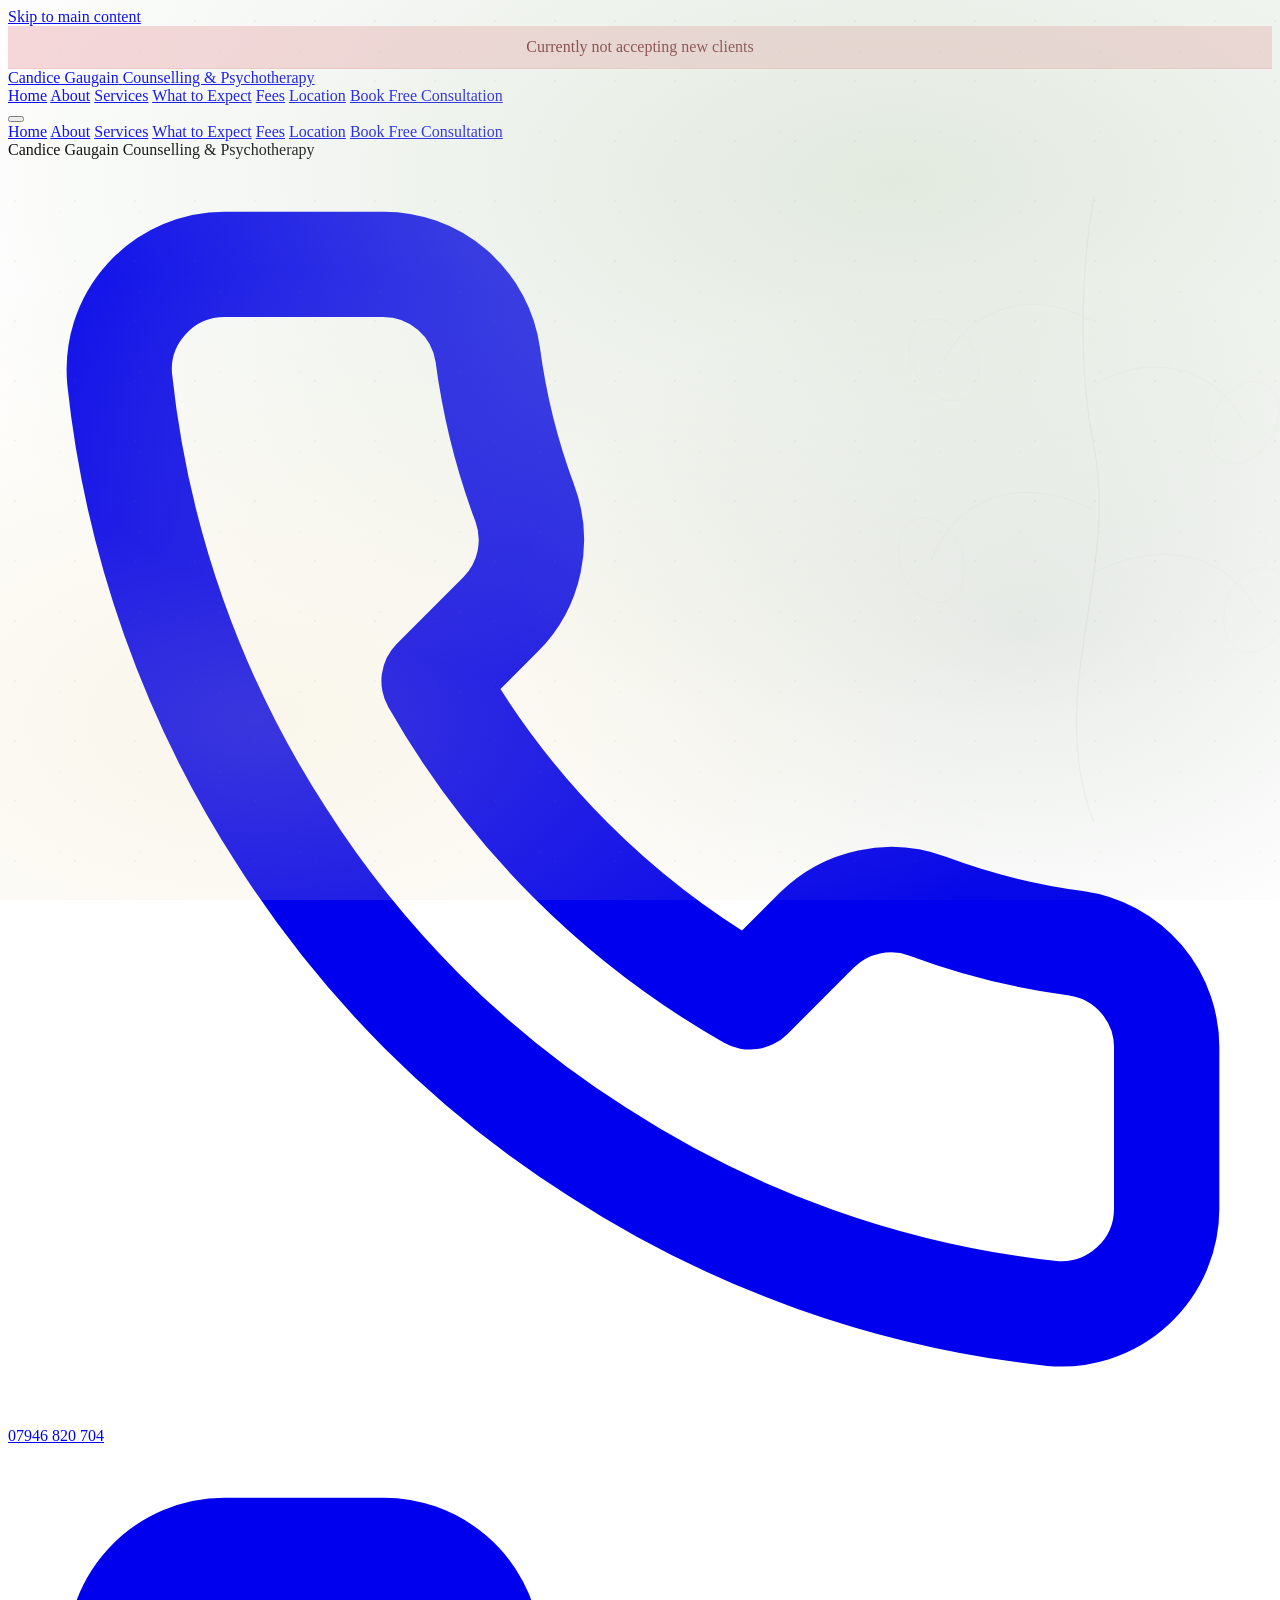
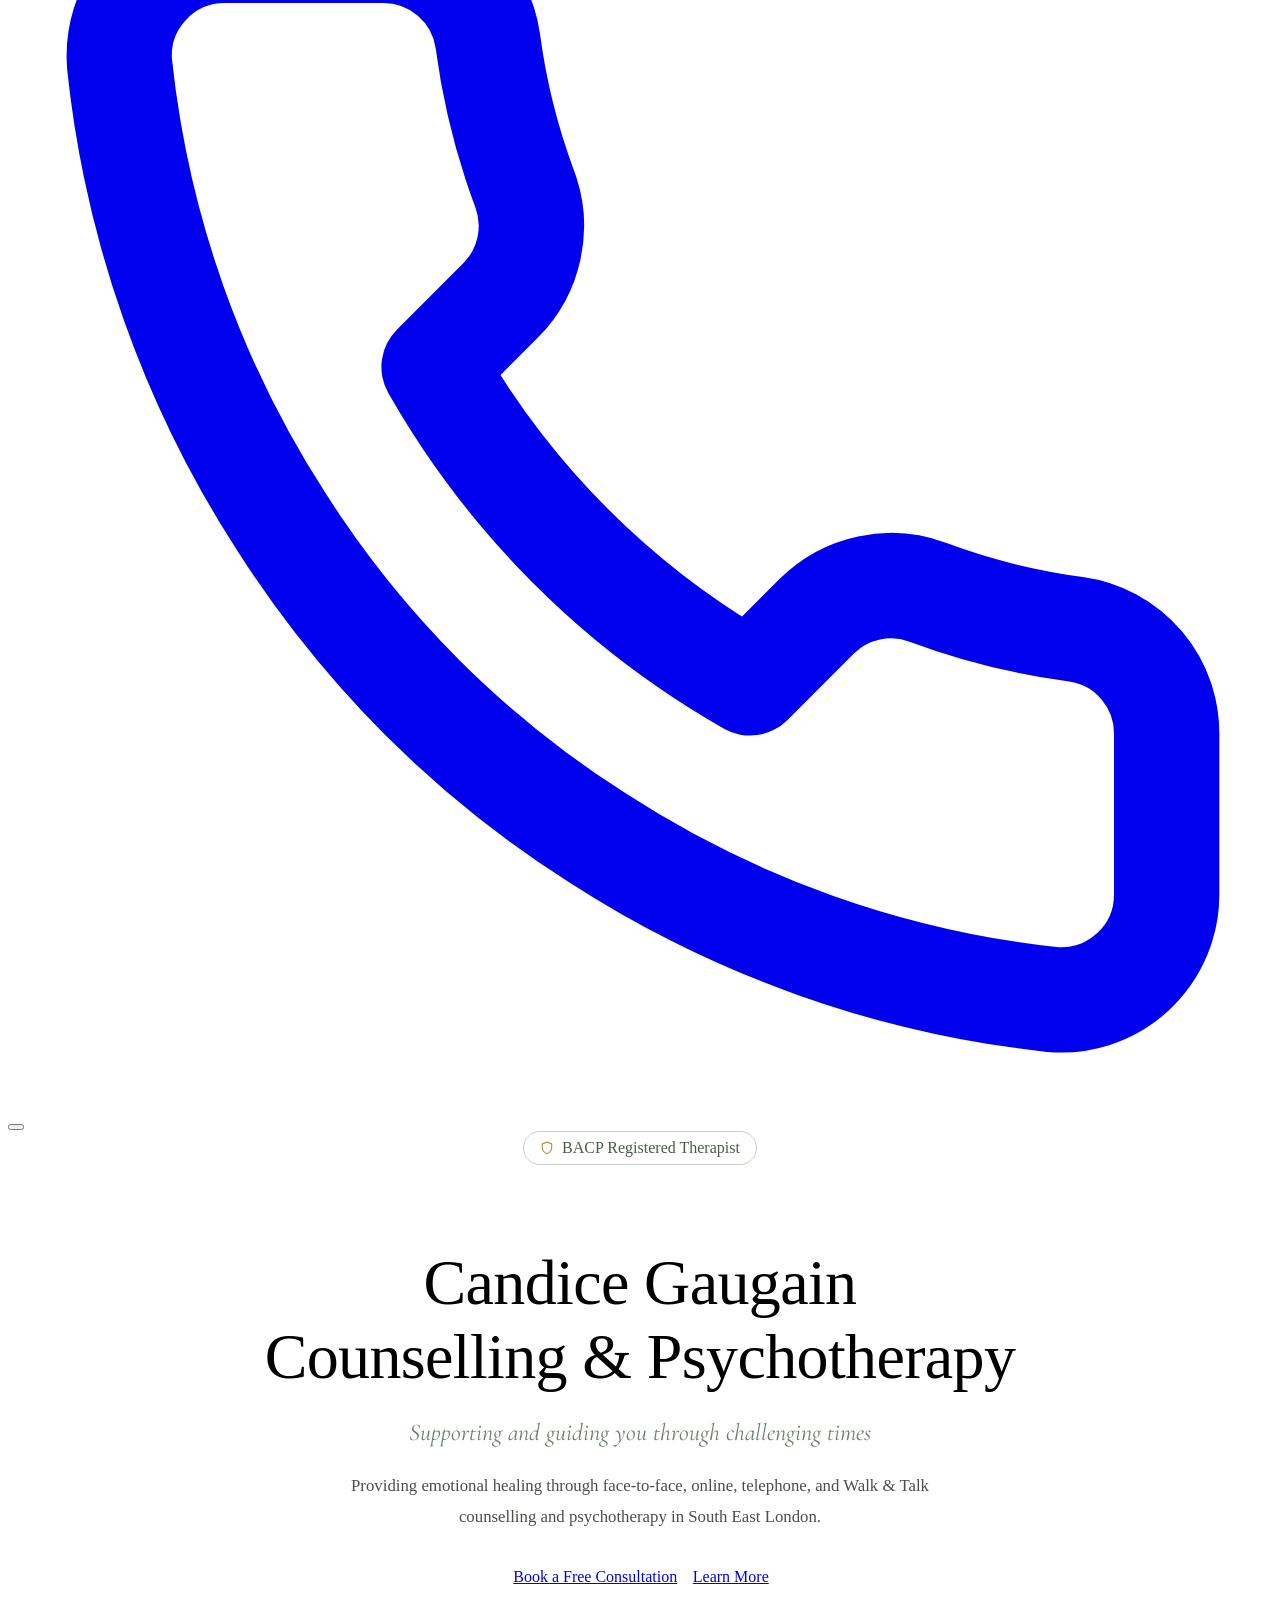
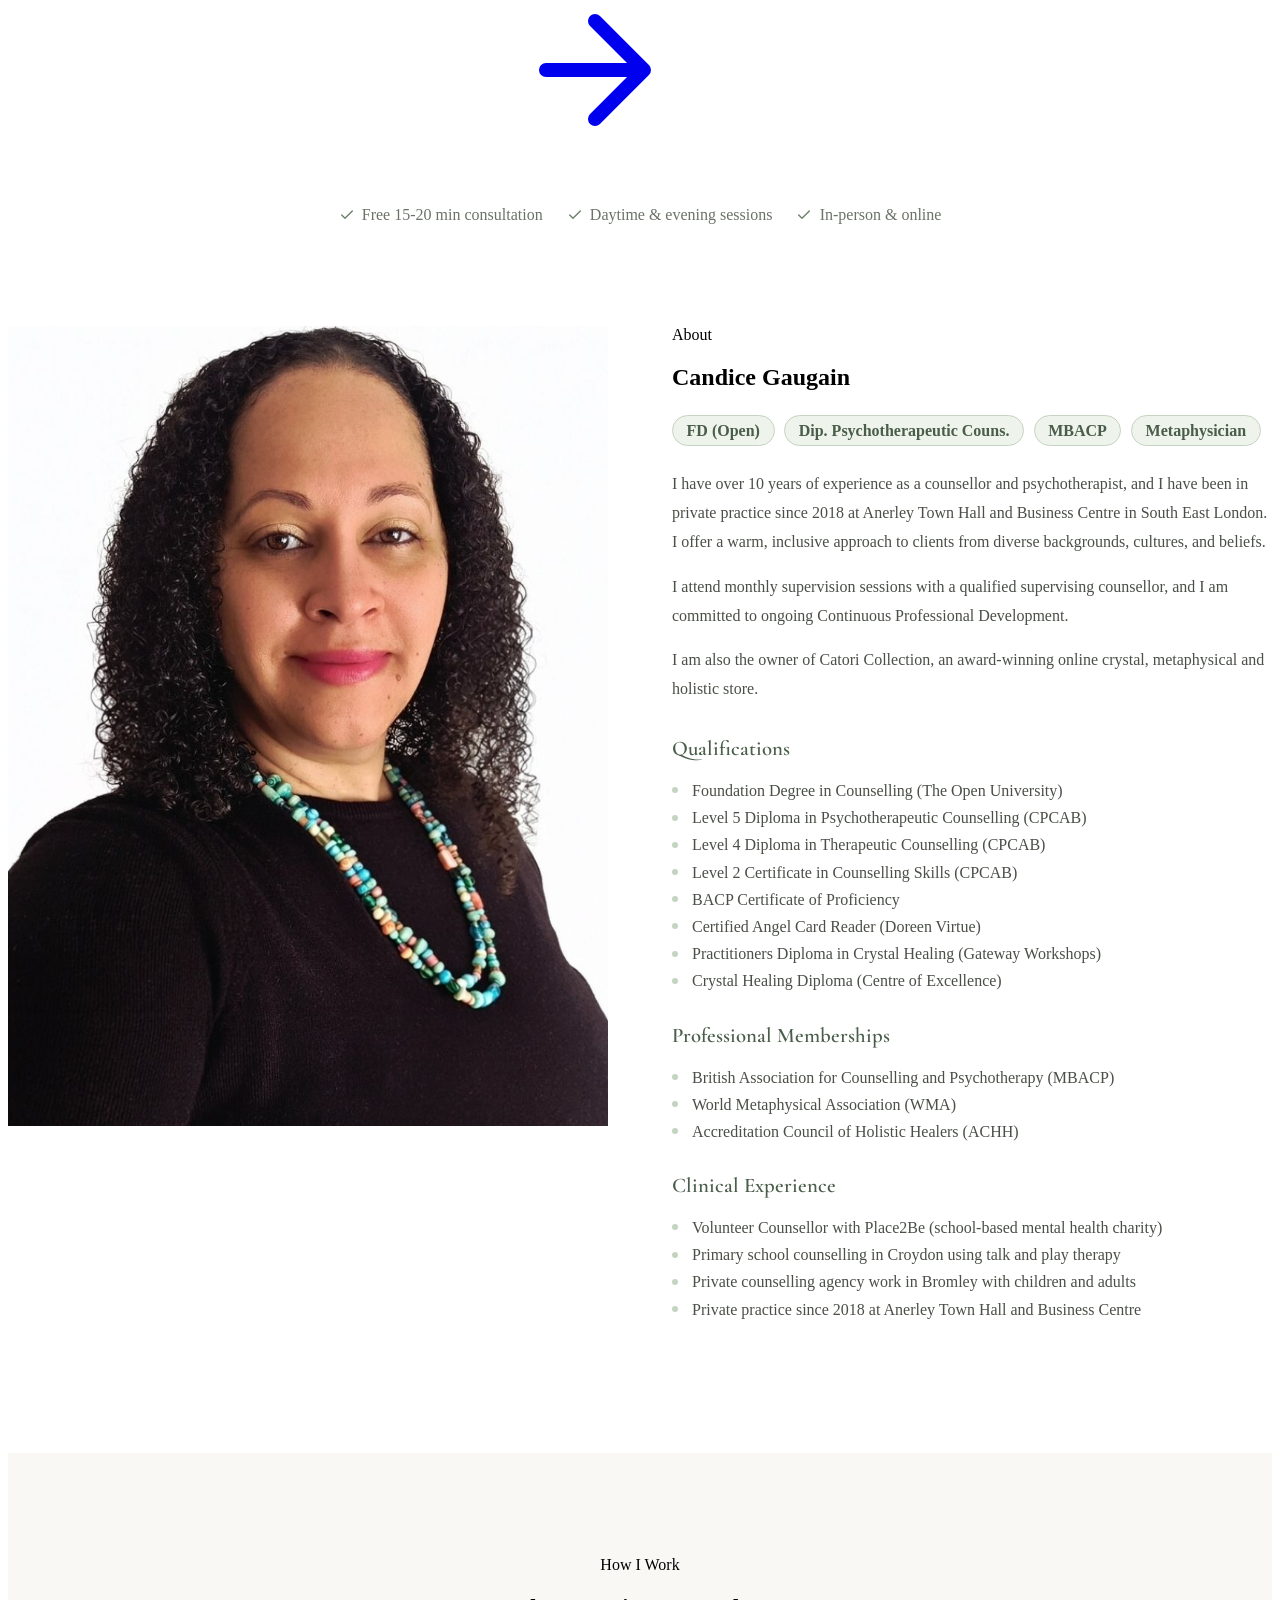
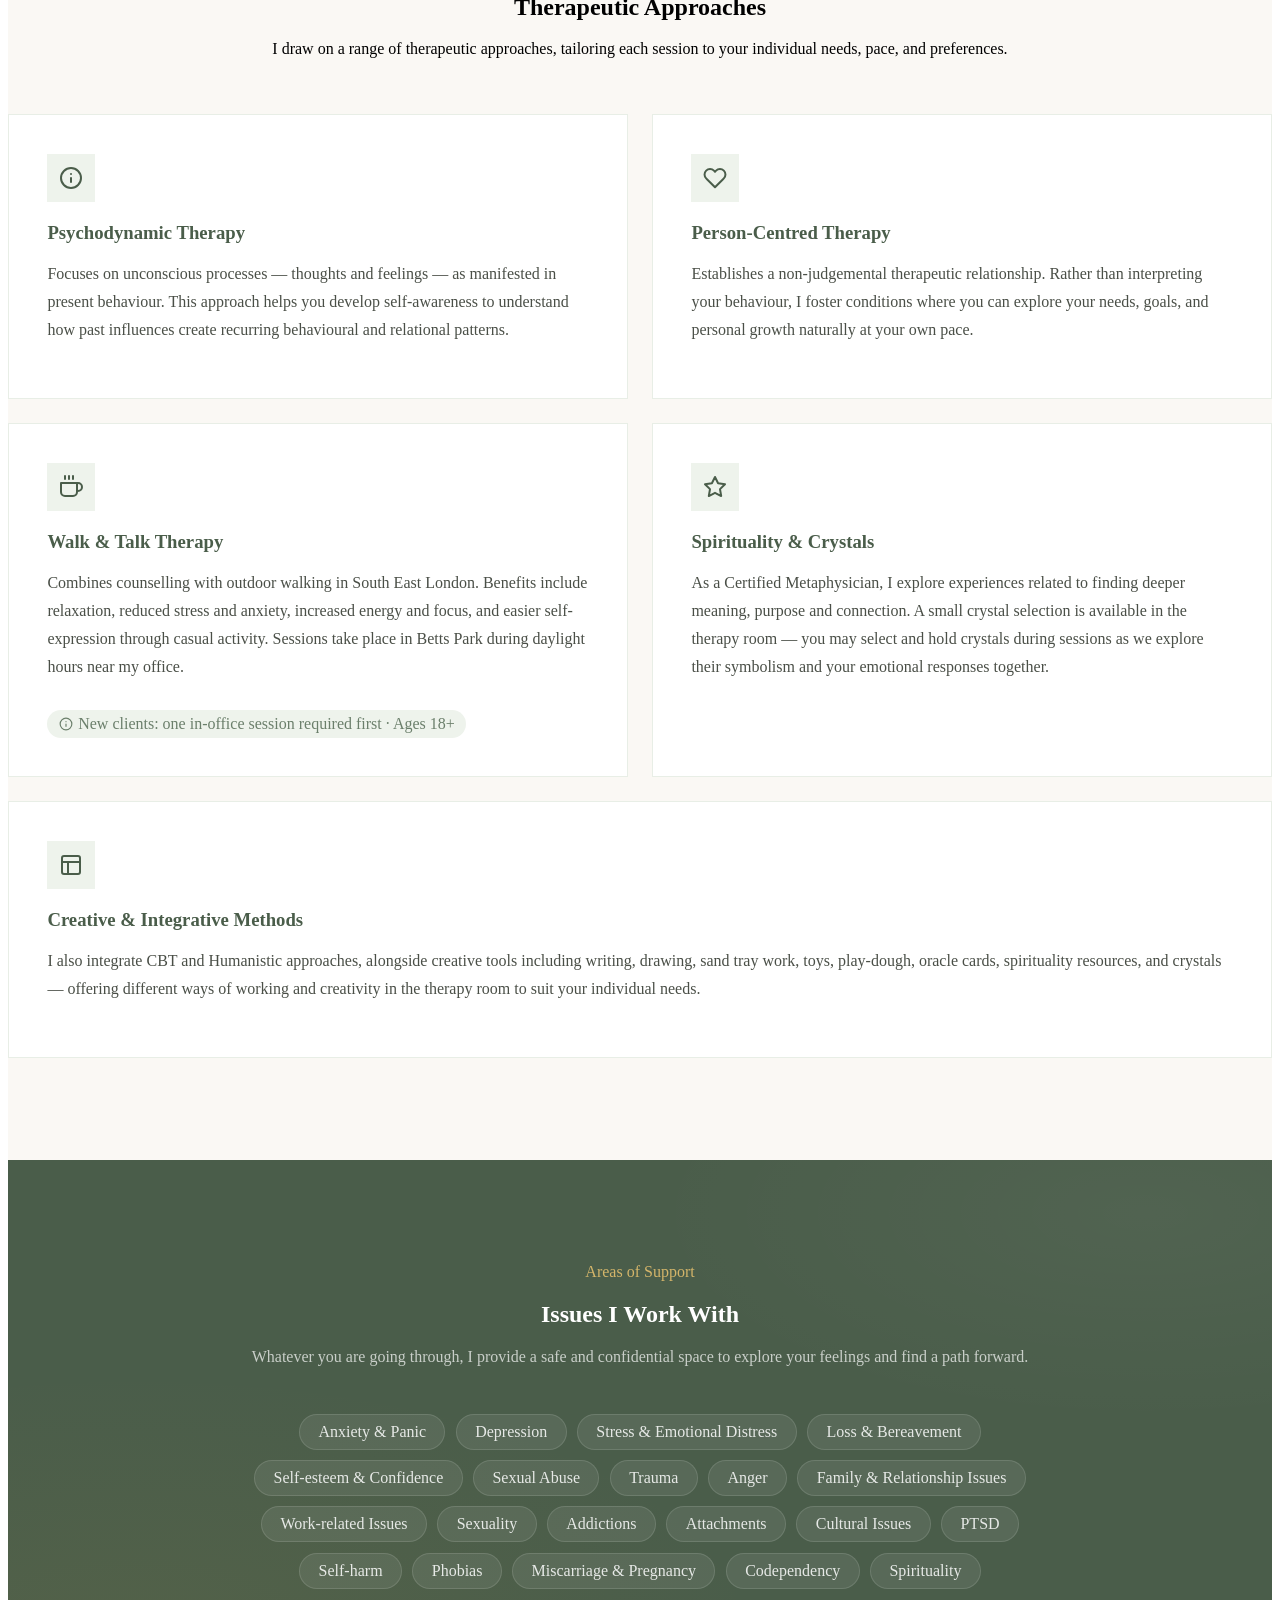
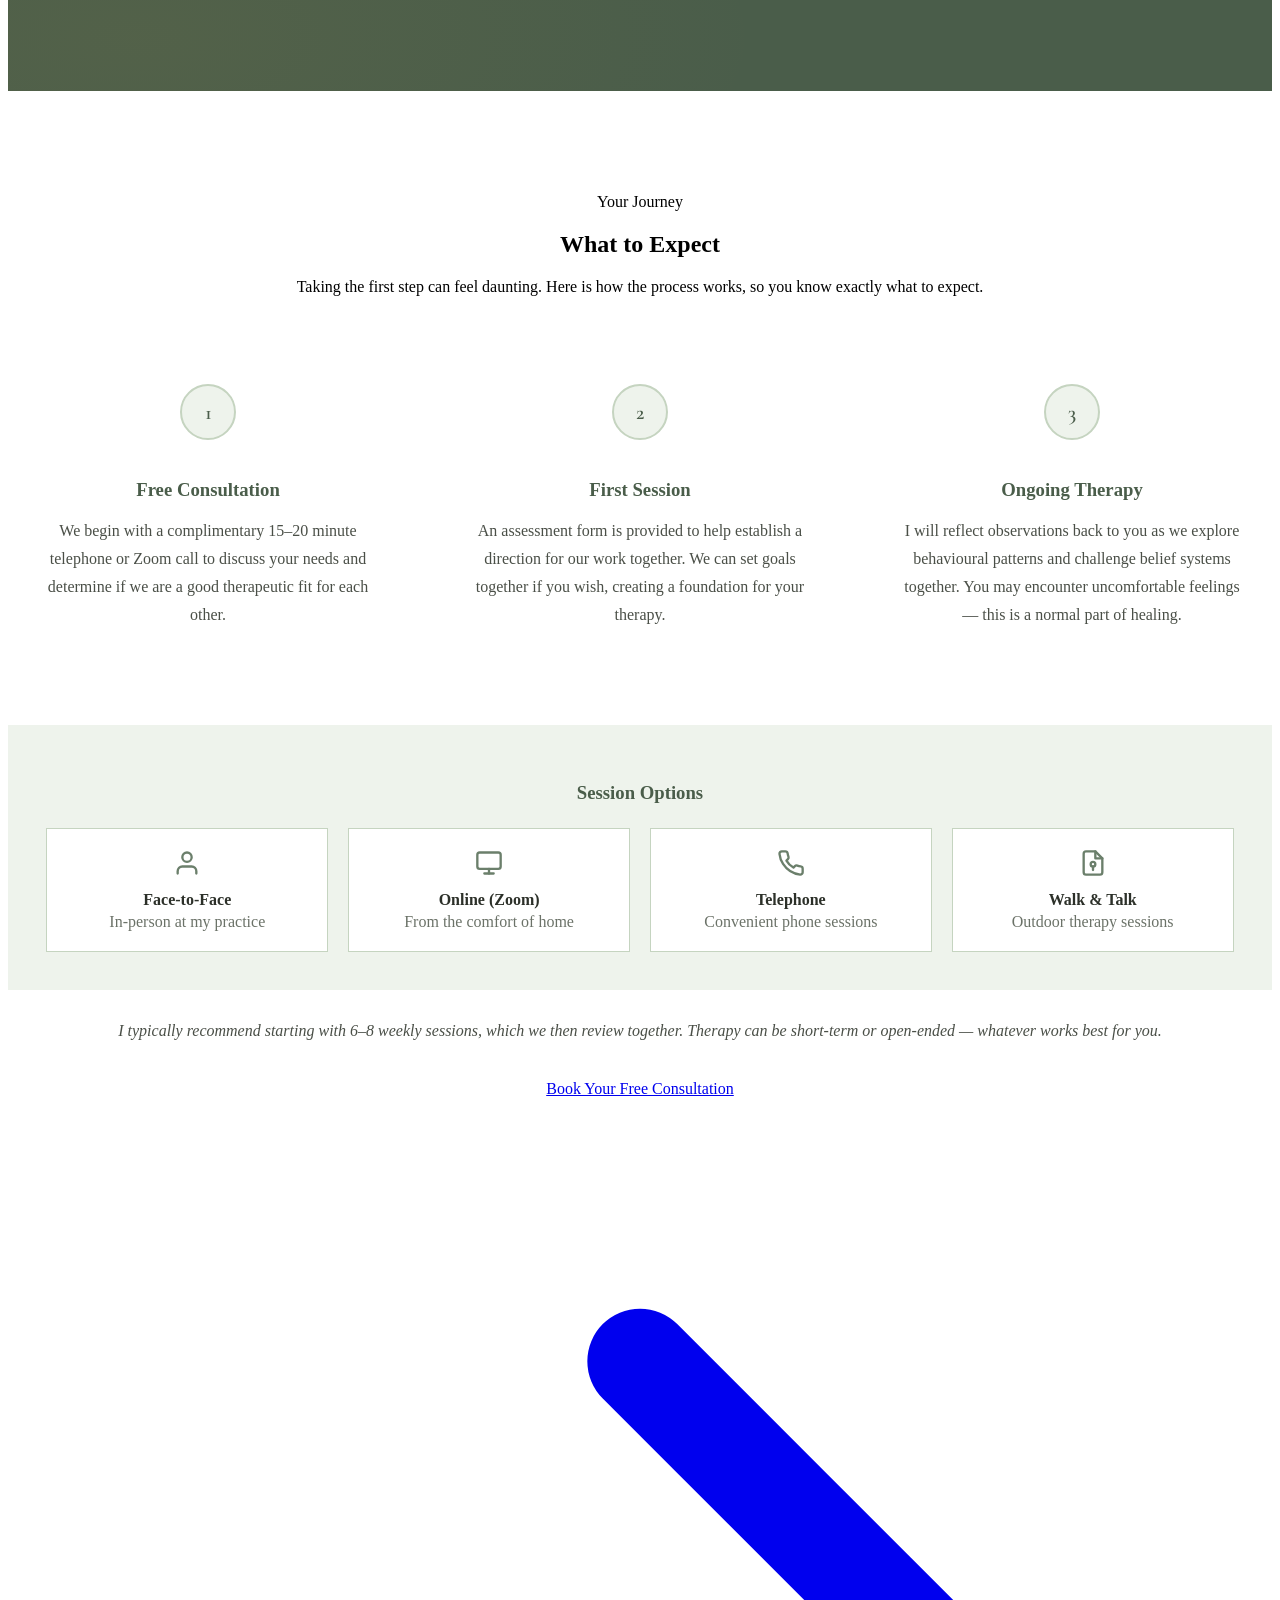
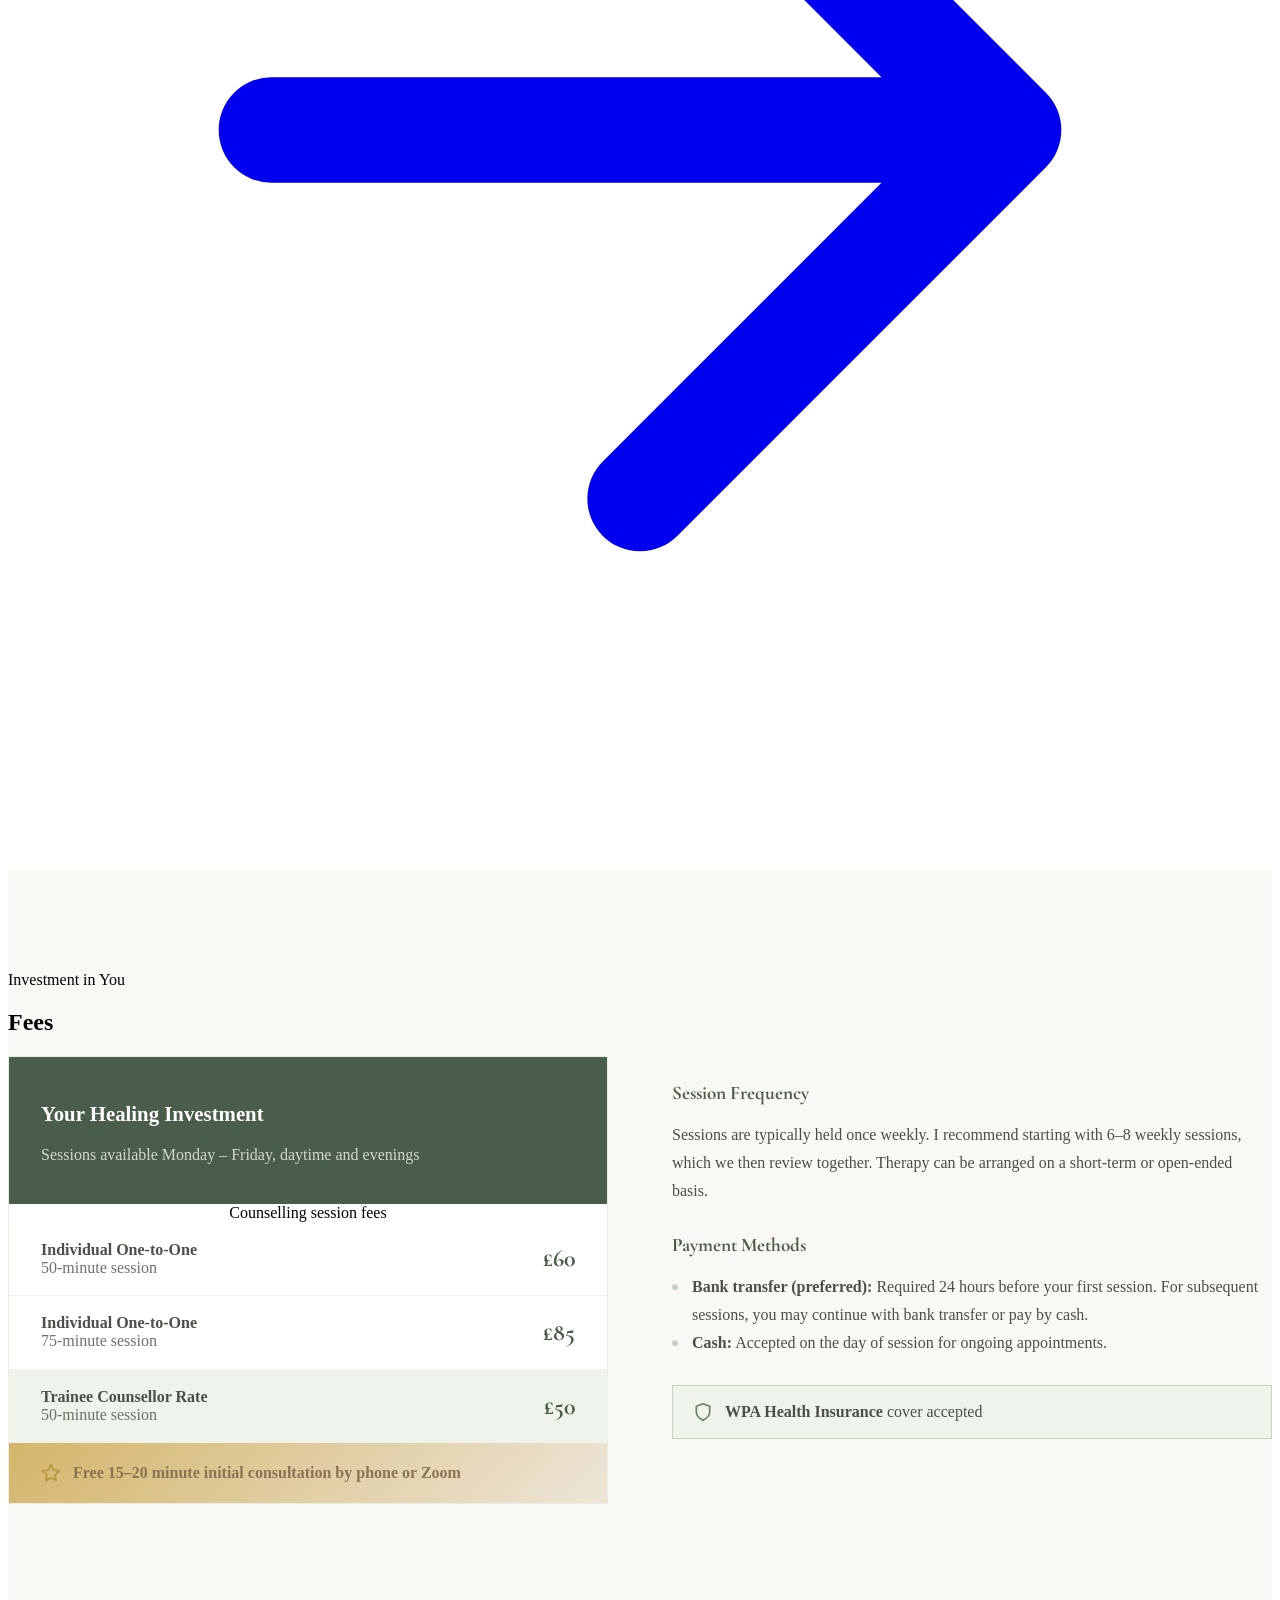
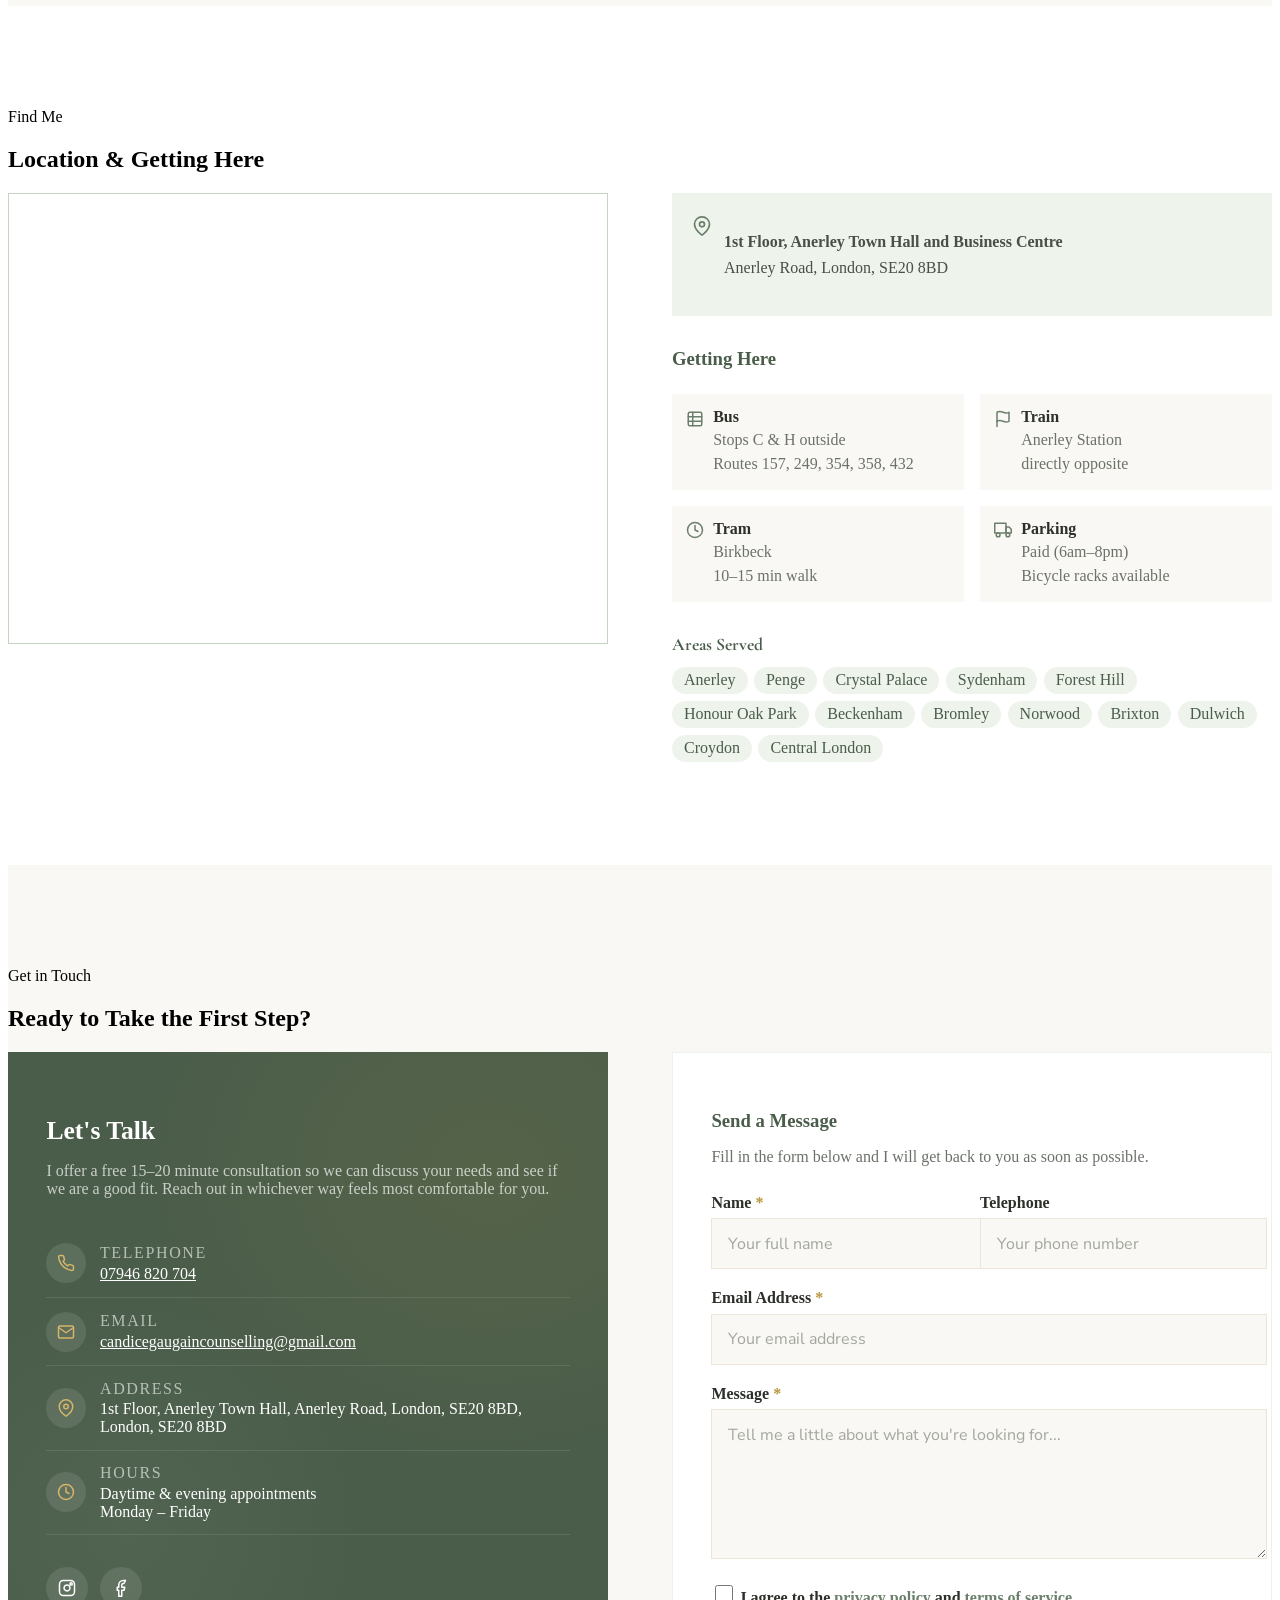
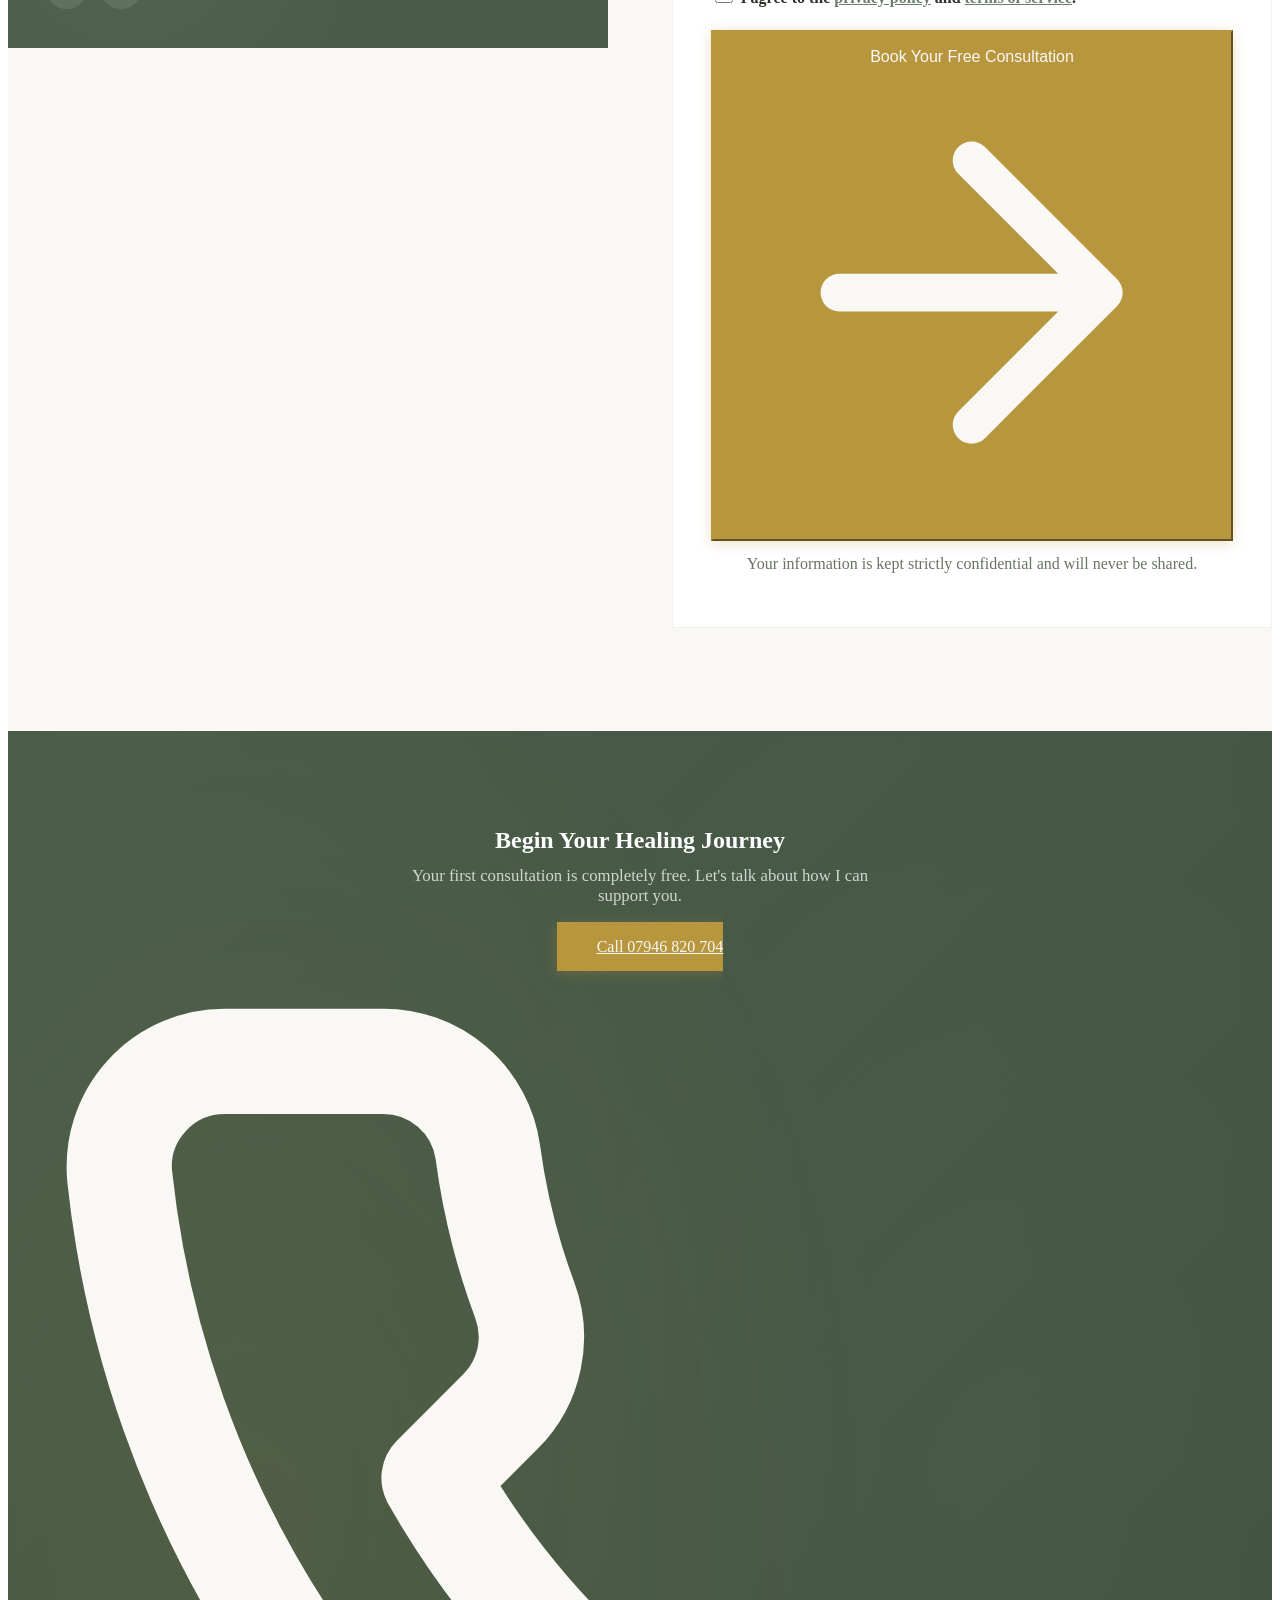
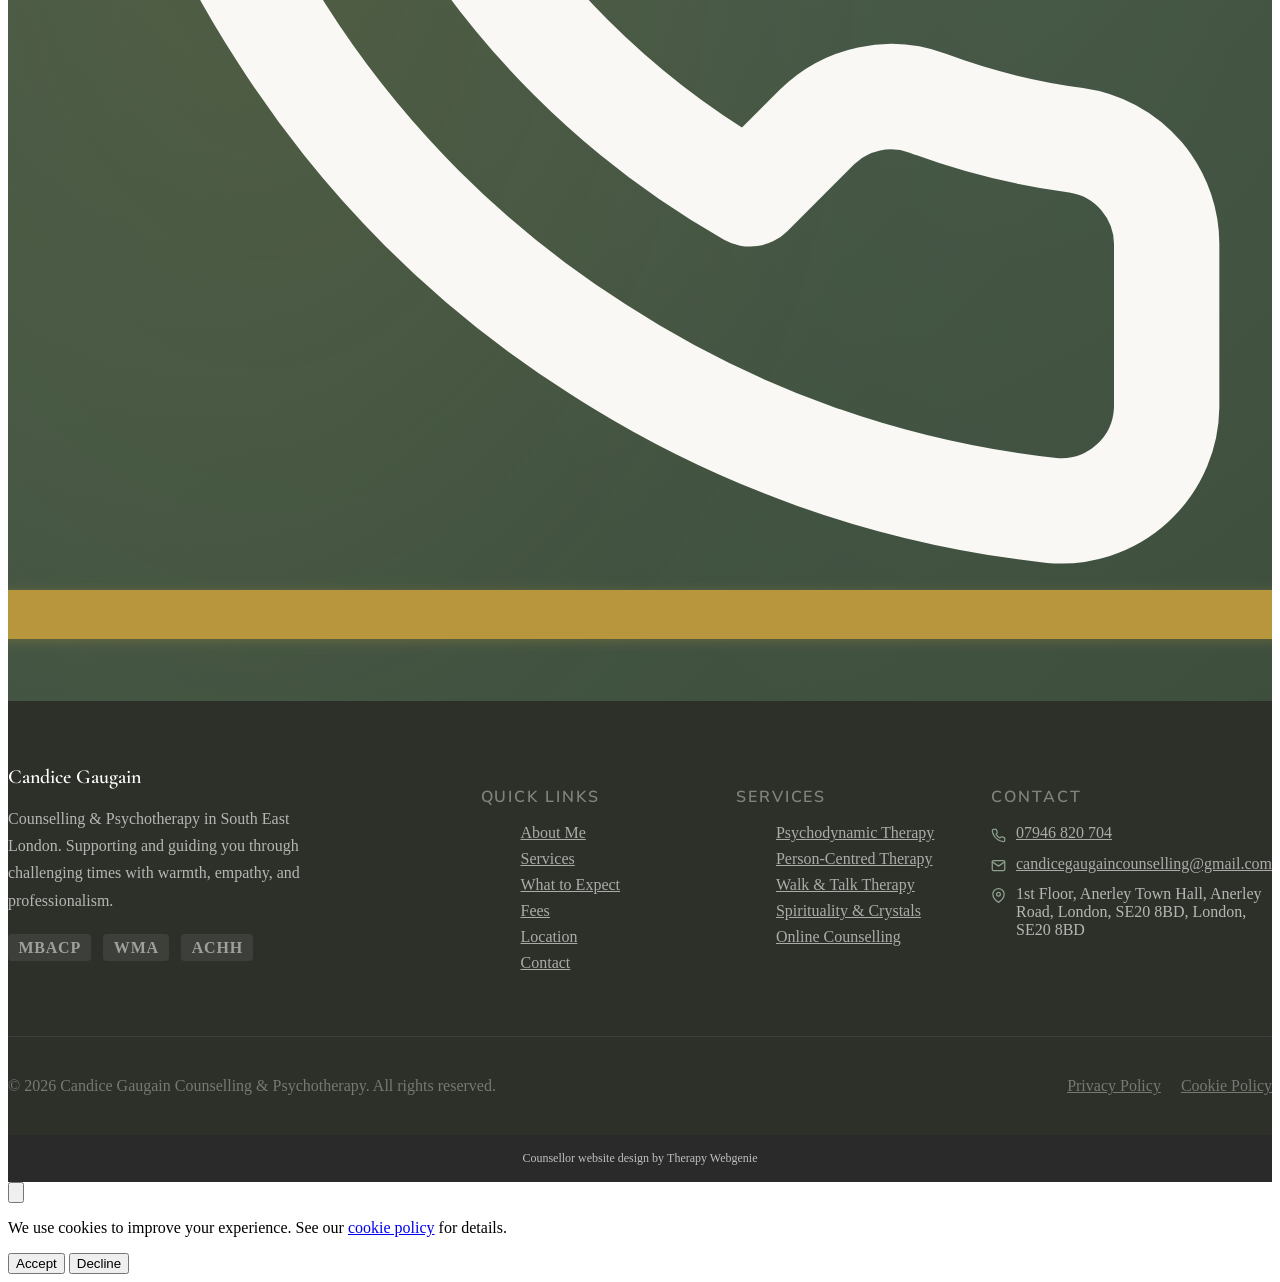
==== commit 62e5175a: "Footer credit: profession wording, link to the matching Therapy Webgenie page, rel nofollow Google's" ====
--- a/index.html
+++ b/index.html
@@ -234,7 +234,7 @@
     <!-- SECTION: nav -->
     <nav class="nav" role="navigation" aria-label="Main navigation">
       <div class="container nav__inner">
-        <a href="index.html" class="nav__brand">
+        <a href="./" class="nav__brand">
           <!-- PROFILE:logo --><!-- /PROFILE:logo -->
           <span class="nav__name"><!-- PROFILE:site_title -->Candice Gaugain<!-- /PROFILE:site_title --></span>
           <span class="nav__title"><!-- PROFILE:site_slogan -->Counselling &amp; Psychotherapy<!-- /PROFILE:site_slogan --></span>
@@ -923,7 +923,7 @@
     <!-- /SECTION: footer -->
 
     <div class="site-credit">
-      <p>Made with <span class="site-credit__heart" aria-label="love">&#10084;</span> by <a href="https://www.therapywebgenie.com" target="_blank" rel="noopener">Therapy Webgenie</a></p>
+      <p>Counsellor website design by <a href="https://www.therapywebgenie.com/website-design/counsellors/" target="_blank" rel="noopener nofollow">Therapy Webgenie</a></p>
     </div>
 
     <button class="back-to-top" aria-label="Back to top">
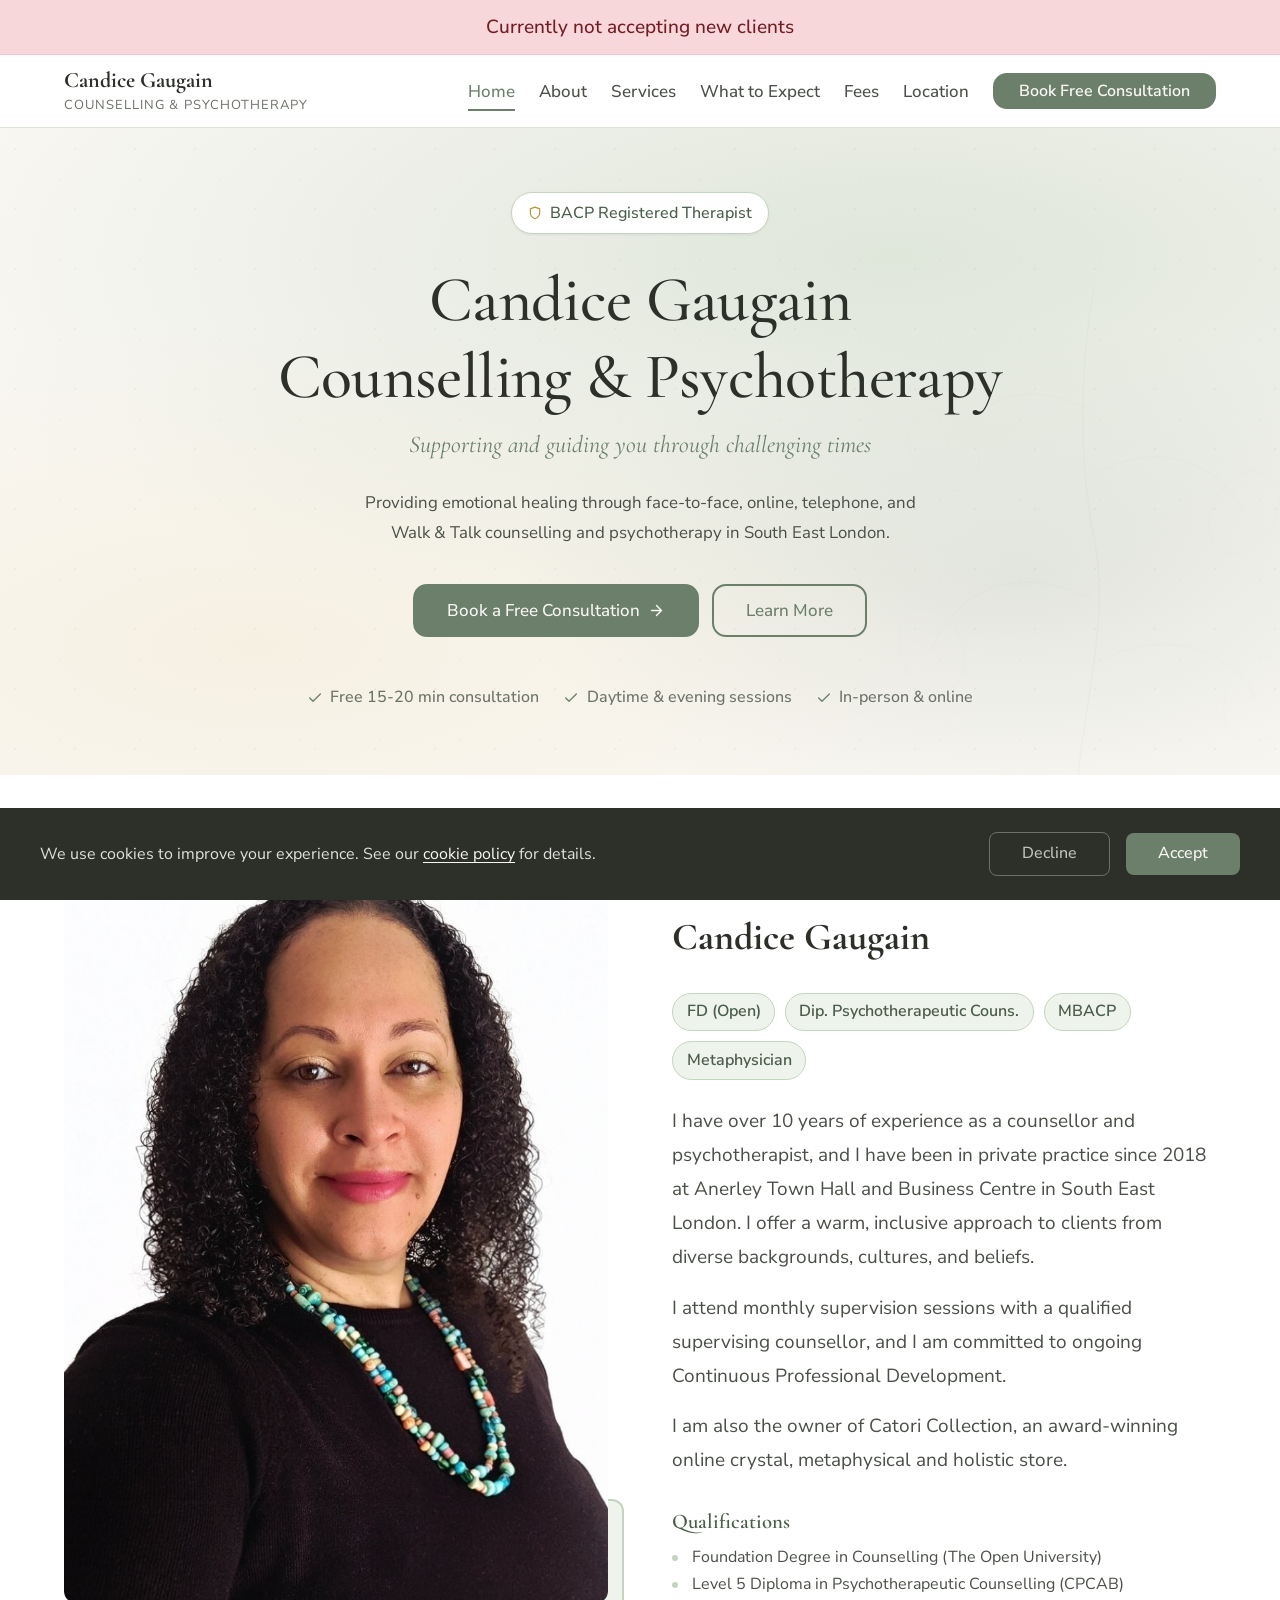
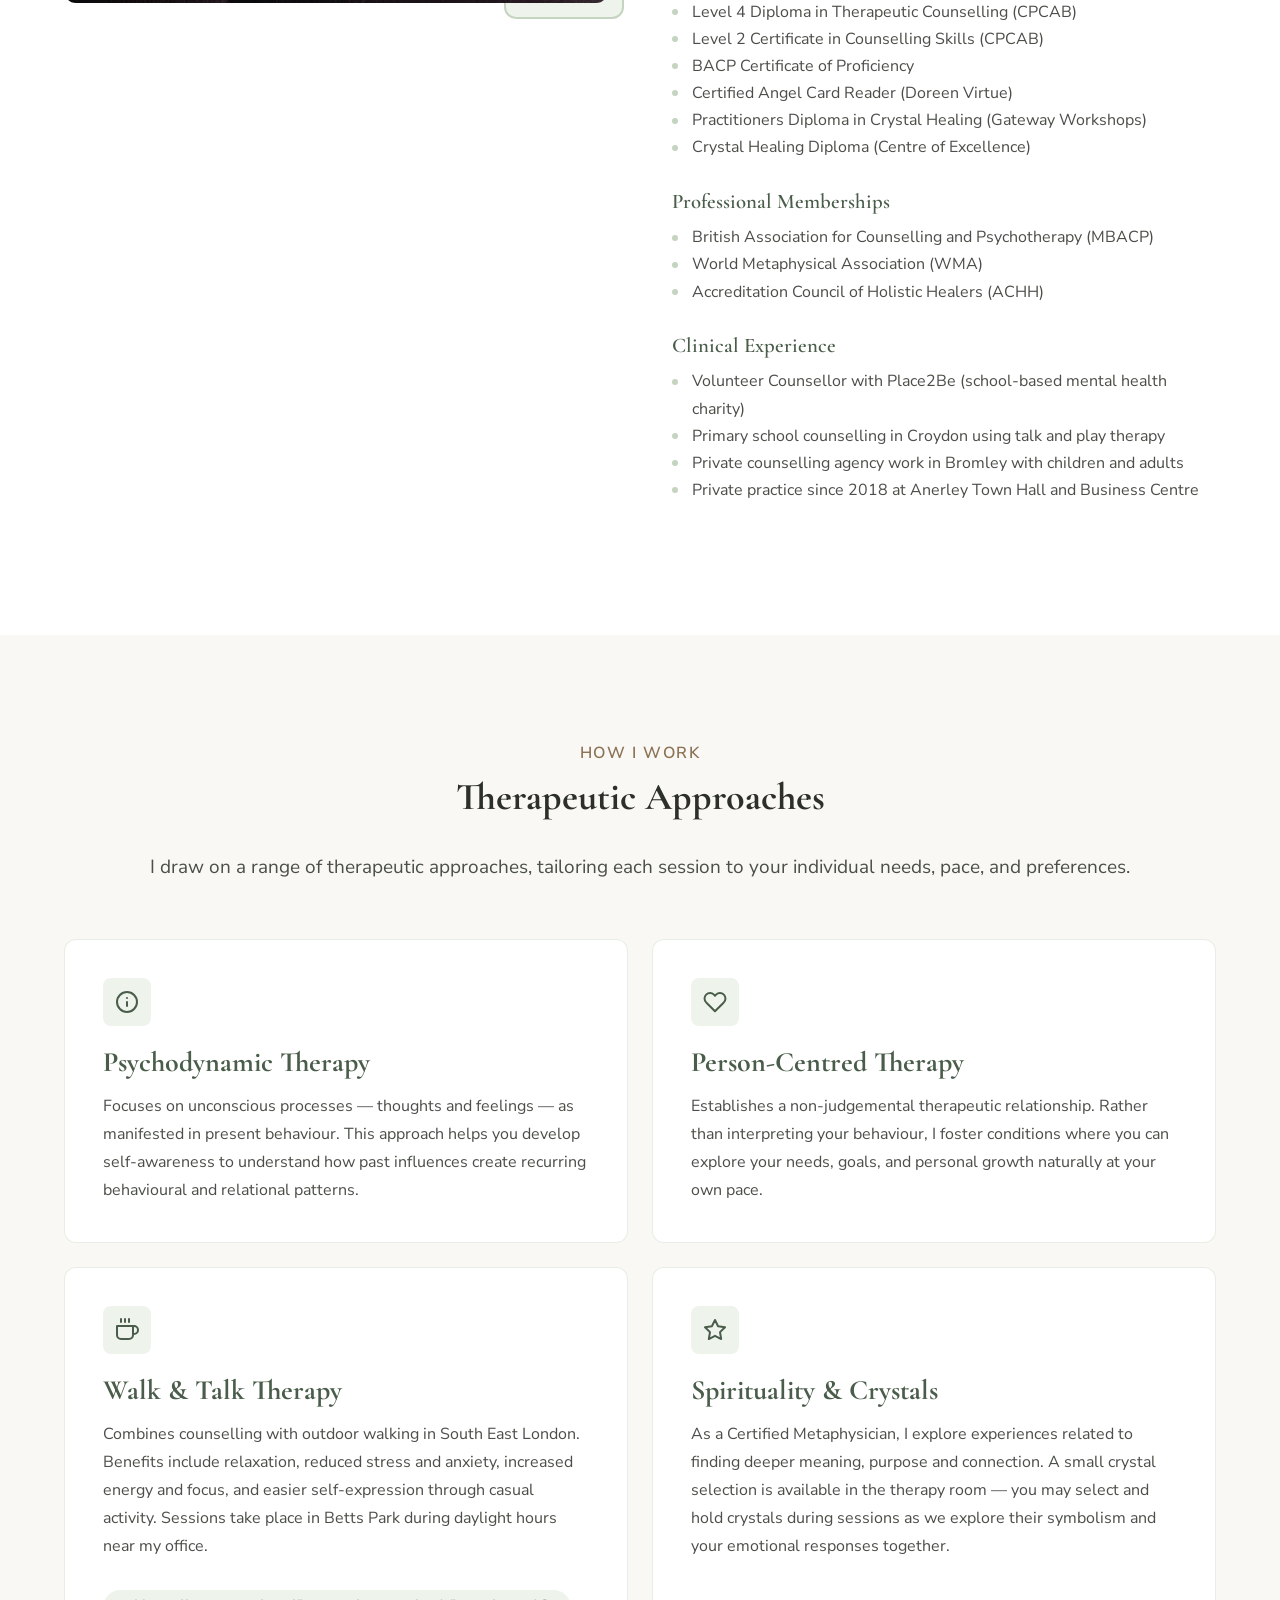
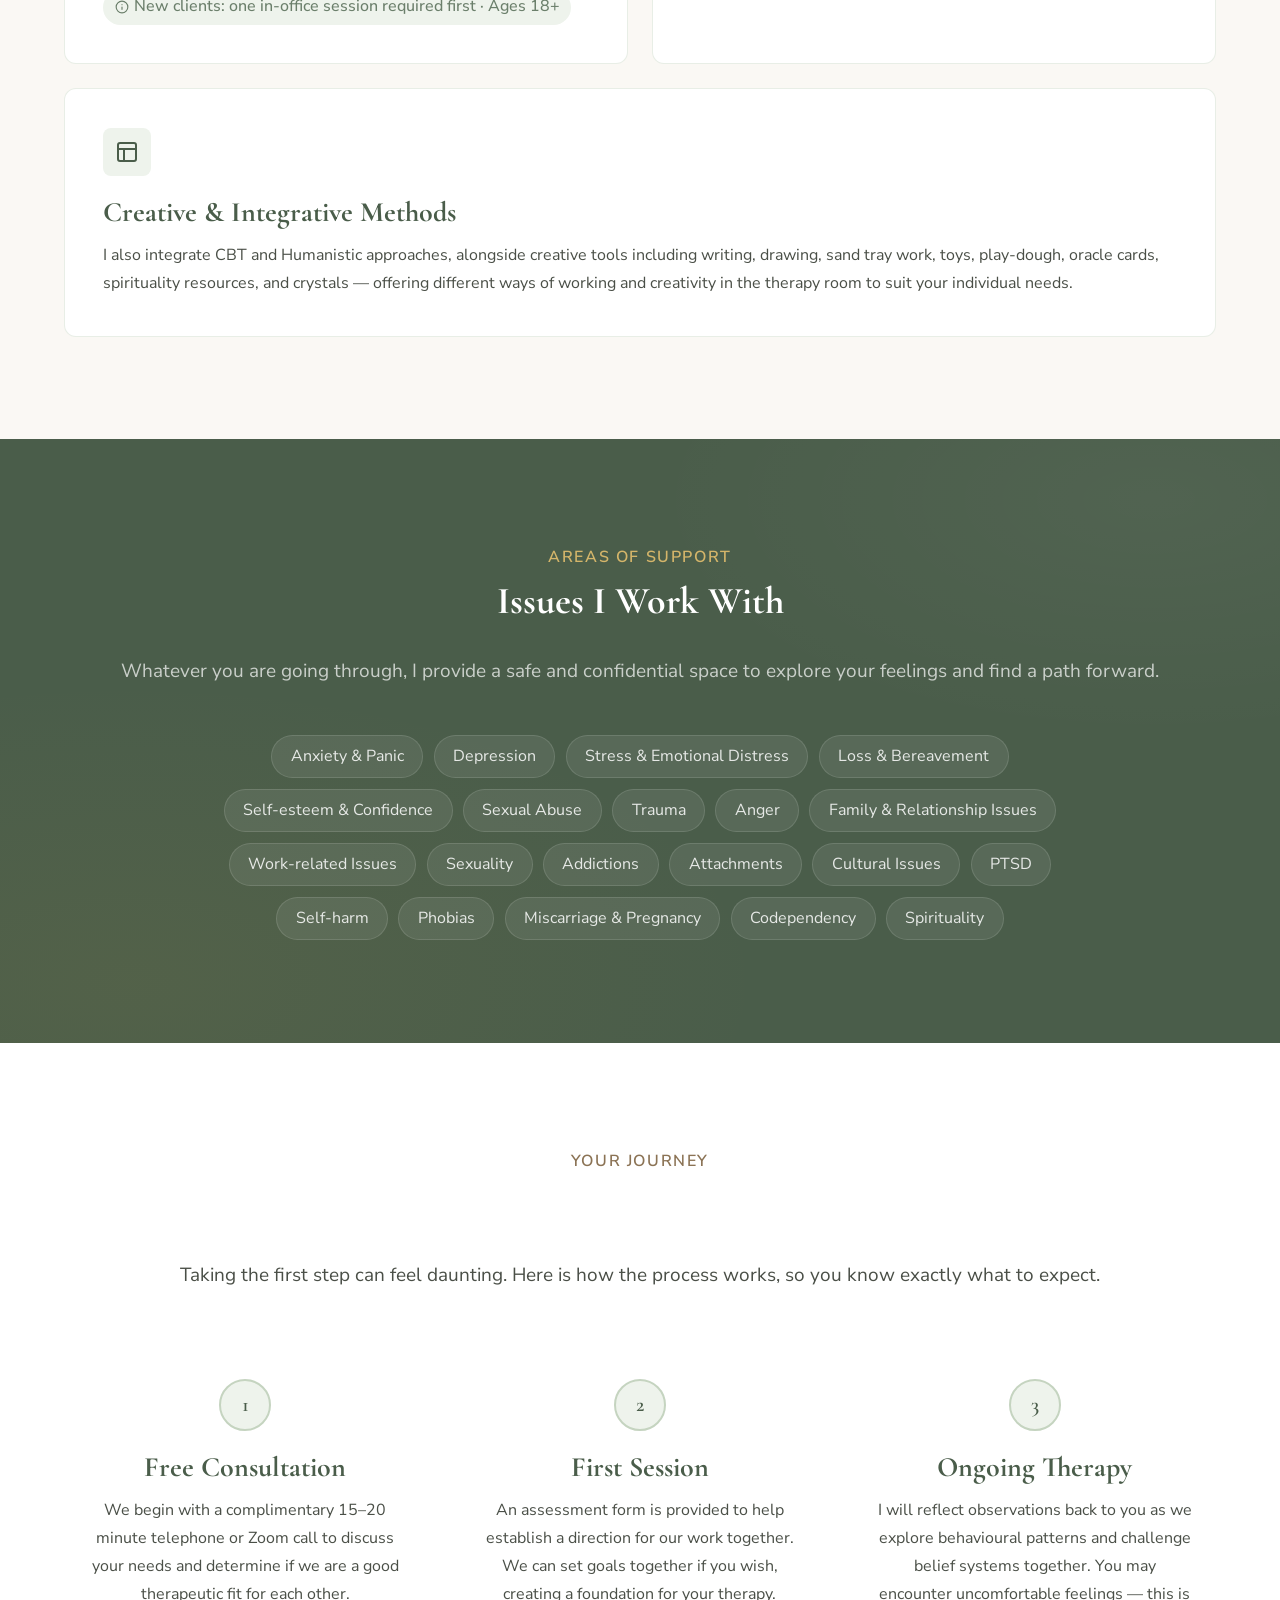
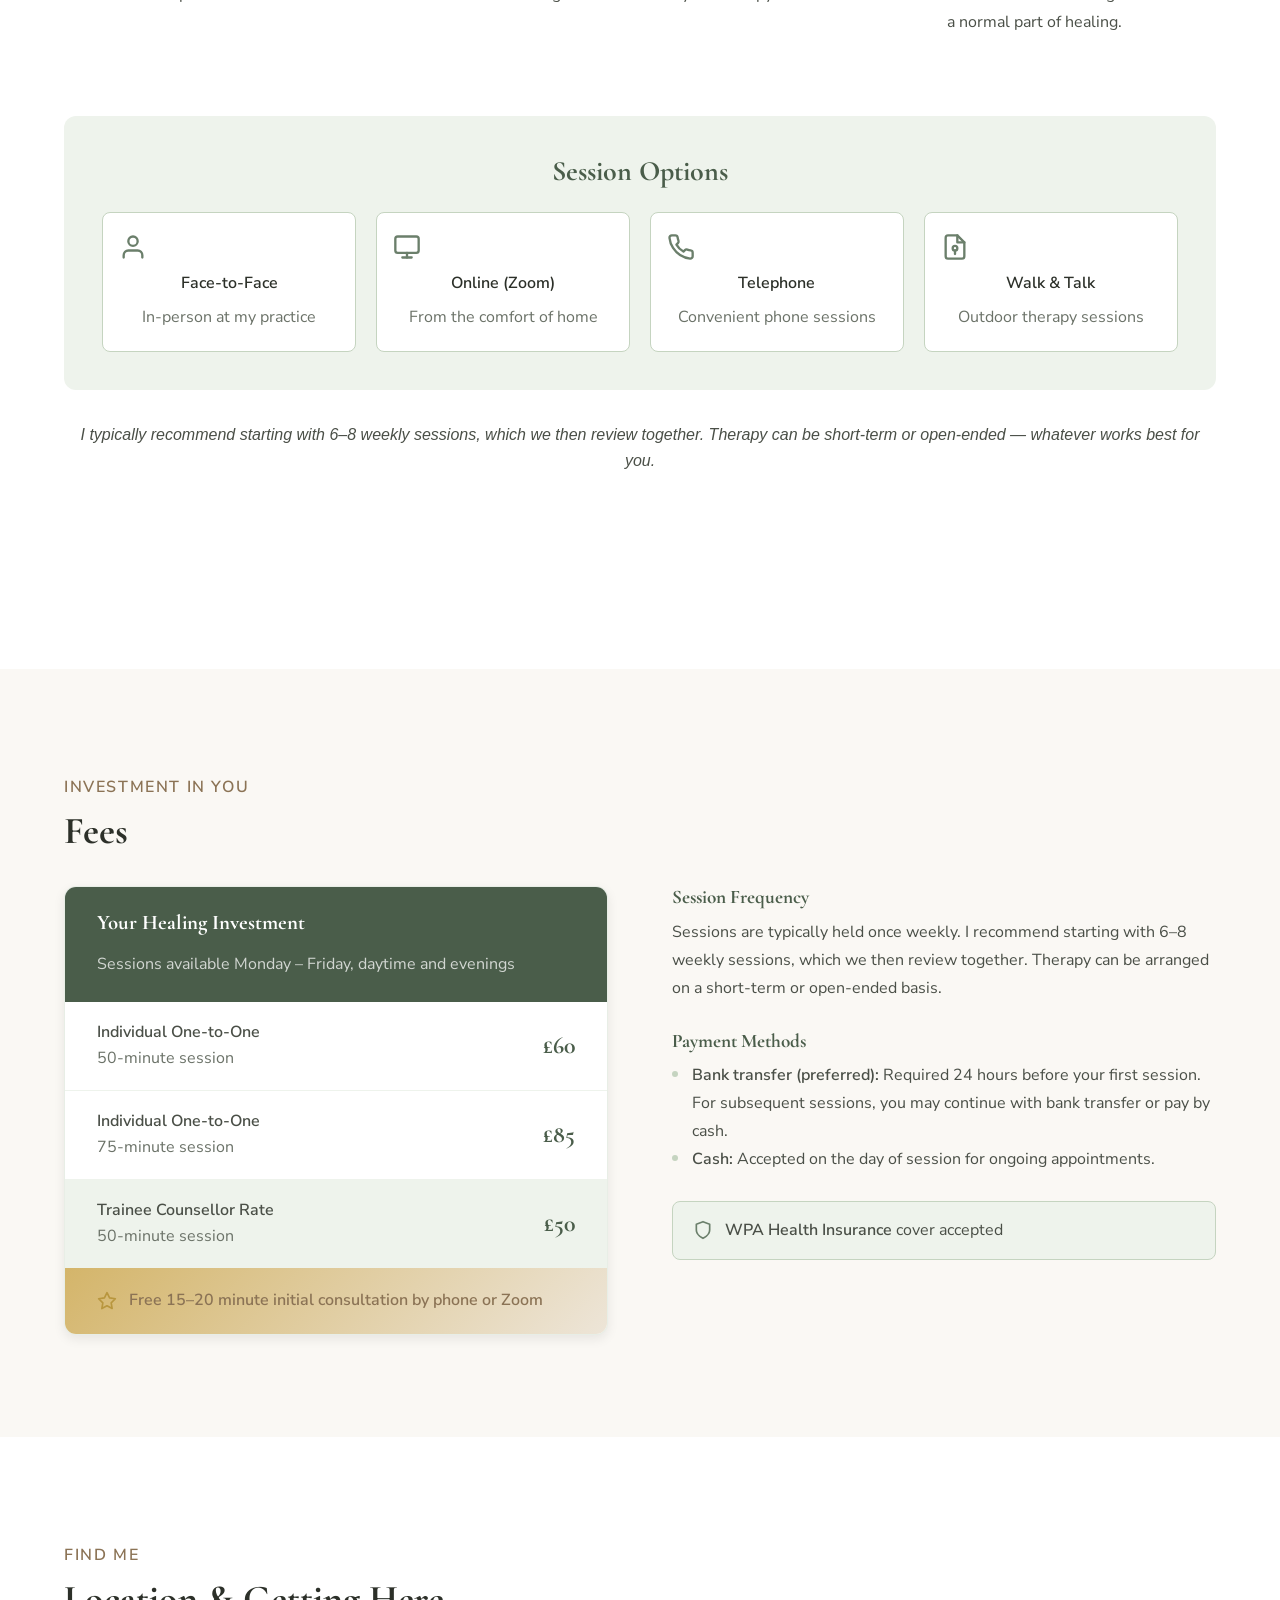
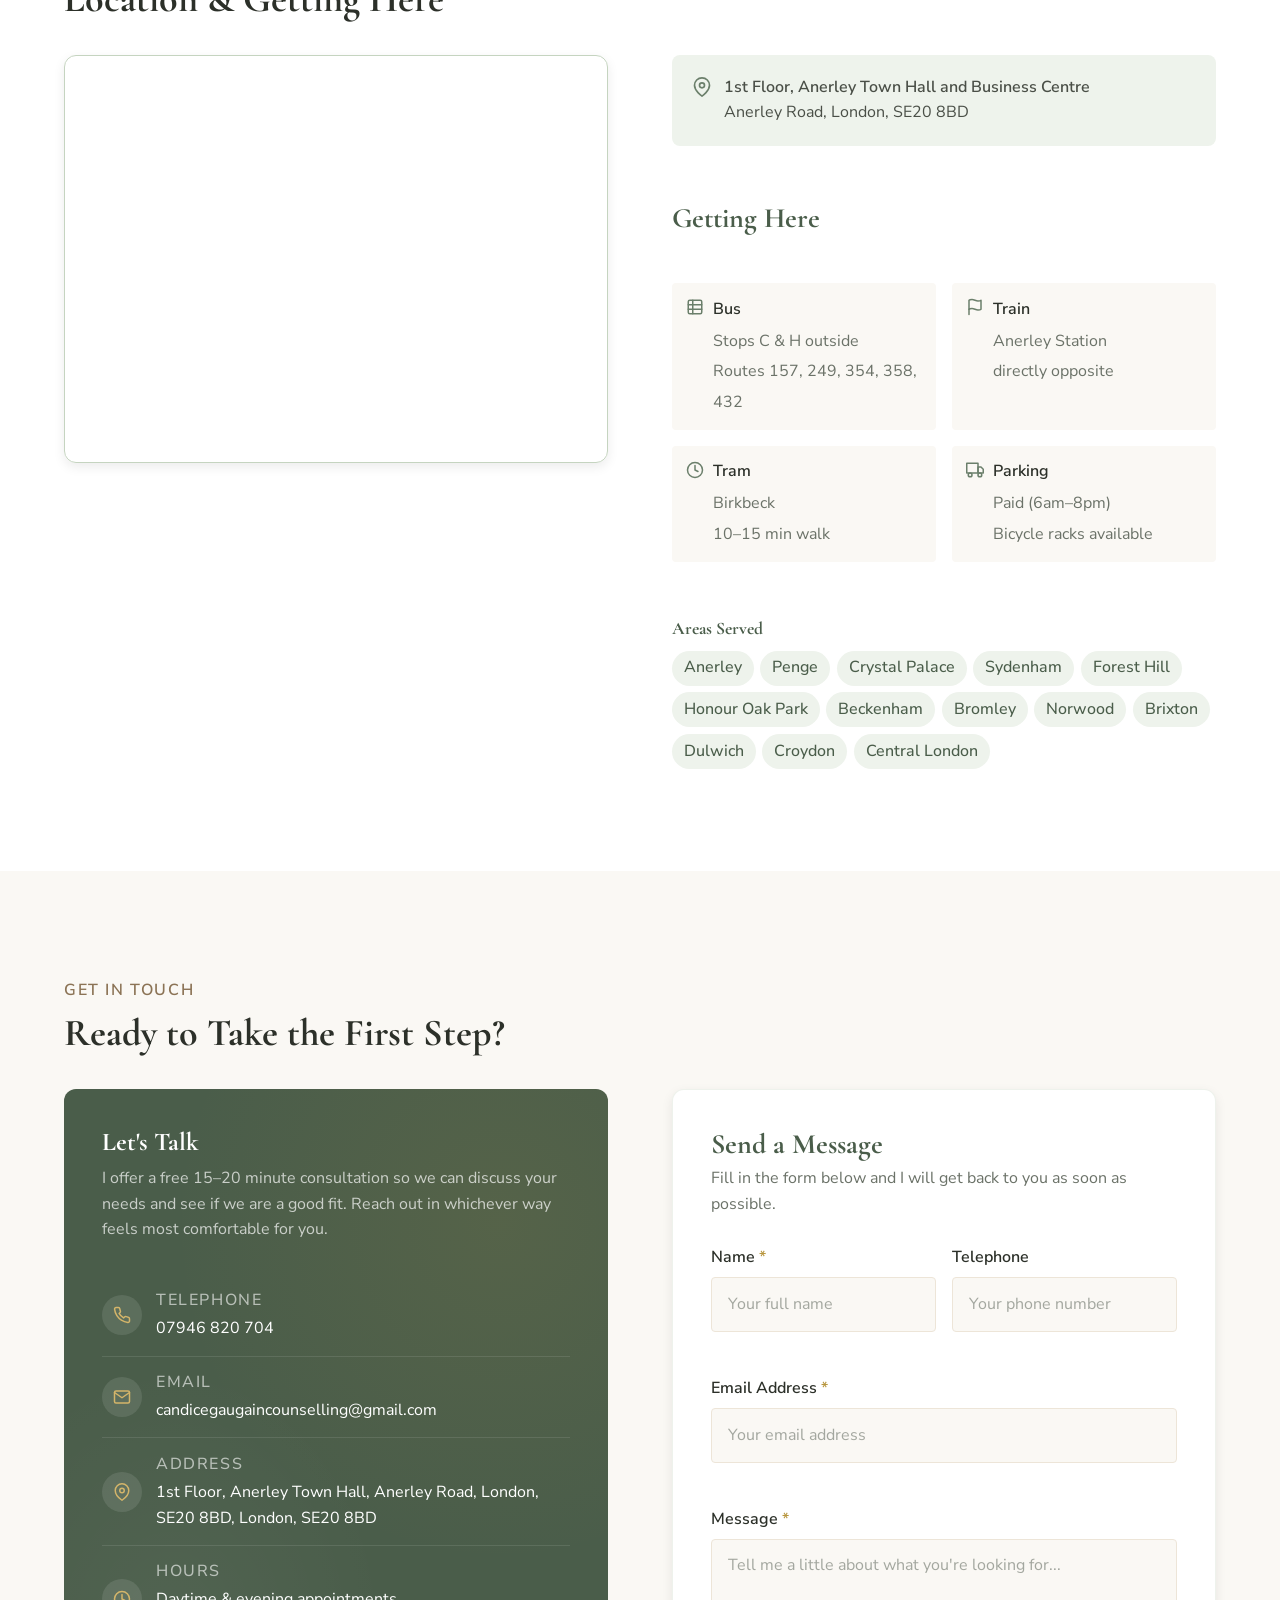
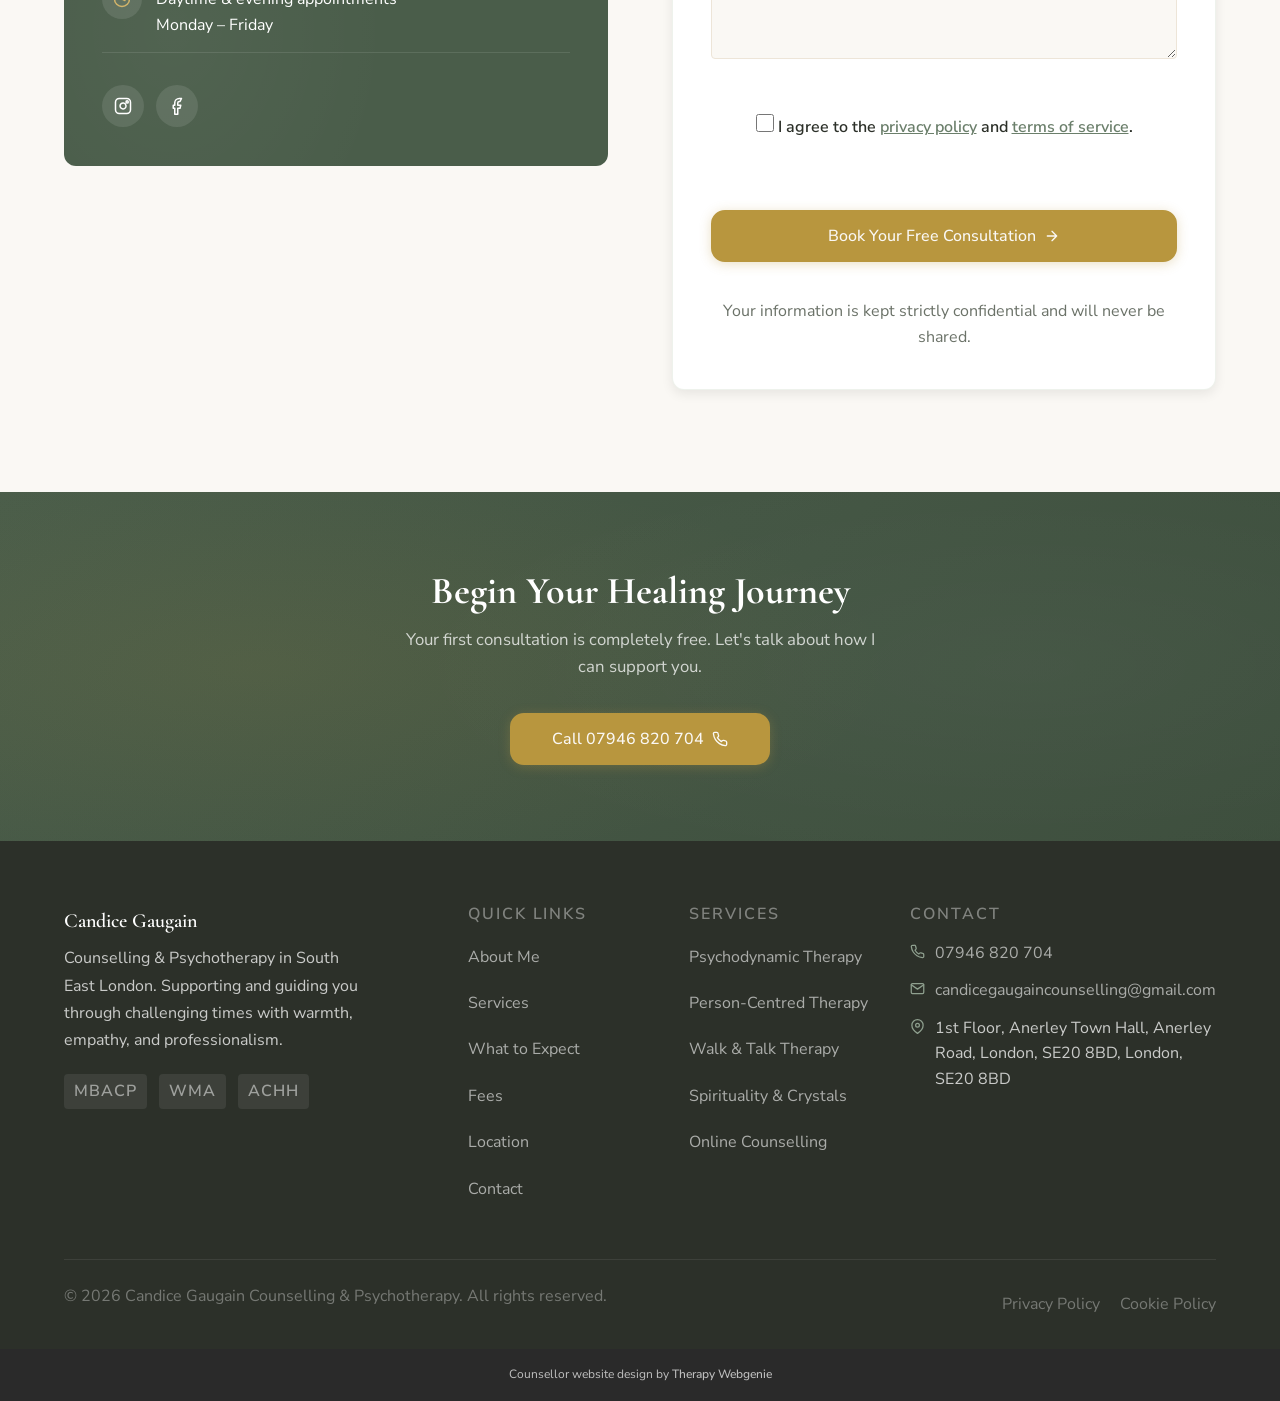
==== commit 259ae1c2: "Cache-bust: bump CSS ?v= params for template v1.7.23" ====
--- a/index.html
+++ b/index.html
@@ -160,9 +160,9 @@
     <!-- CSS -->
   <link rel="icon" href="images/favicon.png" type="image/png" sizes="96x96">
   <link rel="apple-touch-icon" href="images/apple-touch-icon.png">
-    <link rel="stylesheet" href="css/base.css?v=175">
-    <link rel="stylesheet" href="css/components.css?v=175">
-    <link rel="stylesheet" href="css/theme.css?v=175">
+    <link rel="stylesheet" href="css/base.css?v=1723">
+    <link rel="stylesheet" href="css/components.css?v=1723">
+    <link rel="stylesheet" href="css/theme.css?v=1723">
 
     <!-- PROFILE:schema -->
     <script type="application/ld+json">
--- a/css/base.css
+++ b/css/base.css
@@ -0,0 +1,432 @@
+/* =============================================
+   BASE STYLES
+   Reset, Custom Properties, Typography, Layout
+   Theme colours & fonts are in theme.css
+   ============================================= */
+
+/* --- Custom Properties (non-theme) --- */
+:root {
+  --text-xs: 0.8125rem;
+  --text-sm: 1rem;
+  --text-base: 1.0625rem;
+  --text-md: 1.1875rem;
+  --text-lg: 1.375rem;
+  --text-xl: 1.625rem;
+  --text-2xl: 2rem;
+  --text-3xl: 2.375rem;
+  --text-4xl: 3rem;
+
+  /* Heading sizes (overridable per font pairing in theme.css) */
+  --text-h1: var(--text-3xl);          /* mobile: 38px */
+  --text-h1-desktop: var(--text-4xl);  /* desktop: 48px */
+  --text-h2: var(--text-2xl);          /* mobile: 32px */
+  --text-h2-desktop: var(--text-3xl);  /* desktop: 38px */
+  --text-h3: var(--text-xl);           /* mobile: 26px */
+  --text-h3-desktop: 1.75rem;          /* desktop: 28px */
+
+  --font-weight-normal: 400;
+  --font-weight-medium: 500;
+  --font-weight-semibold: 600;
+  --font-weight-bold: 700;
+
+  --line-height-tight: 1.2;
+  --line-height-normal: 1.6;
+  --line-height-relaxed: 1.8;
+
+  /* Spacing */
+  --space-xs: 0.25rem;
+  --space-sm: 0.5rem;
+  --space-md: 1rem;
+  --space-lg: 1.5rem;
+  --space-xl: 2rem;
+  --space-2xl: 3rem;
+  --space-3xl: 4rem;
+  --space-4xl: 6rem;
+  --space-5xl: 8rem;
+
+  /* Layout */
+  --container-max: 1200px;
+  --container-narrow: 800px;
+  --container-wide: 1400px;
+
+  /* Border Radius */
+  --radius-sm: 4px;
+  --radius-md: 8px;
+  --radius-lg: 12px;
+  --radius-xl: 20px;
+  --radius-full: 9999px;
+
+  /* Shadows */
+  --shadow-sm: 0 1px 3px rgba(0, 0, 0, 0.06);
+  --shadow-md: 0 4px 12px rgba(0, 0, 0, 0.08);
+  --shadow-lg: 0 8px 30px rgba(0, 0, 0, 0.1);
+  --shadow-xl: 0 12px 40px rgba(0, 0, 0, 0.12);
+
+  /* Transitions */
+  --transition-fast: 150ms ease;
+  --transition-base: 250ms ease;
+  --transition-normal: 300ms ease;
+  --transition-slow: 400ms ease;
+
+  /* === v1.5 Aesthetic dials ===
+     Per-site theme.css overrides these to flip a site's visual aesthetic
+     (sharp / soft / brutalist / luxe / editorial). Defaults preserve the
+     current "soft modern" look so existing sites are unchanged.
+     Pills always read --aesthetic-radius-pill (fixed 999px) so they
+     stay pill-shaped regardless of the dial. */
+  --aesthetic-radius:        14px;
+  --aesthetic-radius-pill:   999px;
+  --aesthetic-shadow-card:   0 1px 3px rgba(0, 0, 0, 0.04), 0 4px 16px rgba(0, 0, 0, 0.06);
+  --aesthetic-border-width:  1px;
+}
+
+/* --- Reset --- */
+*,
+*::before,
+*::after {
+  box-sizing: border-box;
+  margin: 0;
+  padding: 0;
+}
+
+html {
+  font-size: 100%;
+  scroll-behavior: smooth;
+  -webkit-text-size-adjust: 100%;
+}
+
+body {
+  font-family: var(--font-body);
+  font-size: var(--text-md);
+  font-weight: var(--font-weight-normal);
+  line-height: var(--line-height-normal);
+  color: var(--color-text);
+  background-color: var(--color-bg);
+  -webkit-font-smoothing: antialiased;
+  -moz-osx-font-smoothing: grayscale;
+}
+
+img,
+picture,
+video {
+  display: block;
+  max-width: 100%;
+  height: auto;
+}
+
+svg {
+  display: block;
+}
+
+input,
+button,
+textarea,
+select {
+  font: inherit;
+  color: inherit;
+}
+
+button {
+  cursor: pointer;
+  border: none;
+  background: none;
+}
+
+a {
+  color: inherit;
+  text-decoration: none;
+}
+
+ul,
+ol {
+  list-style: none;
+}
+
+h1, h2, h3, h4, h5, h6 {
+  font-family: var(--font-heading);
+  color: var(--color-text-heading);
+  line-height: var(--line-height-tight);
+  font-weight: var(--font-weight-bold);
+  margin-bottom: var(--space-md);
+  /* v1.7.8 — a heading carrying a long unbreakable token (a domain, an email,
+     a hyphen-free compound) has nowhere to wrap and pushes past its container,
+     giving the whole PAGE horizontal scroll on mobile. Hit on touch-physique,
+     where "Be Better with Bowen (bebetterwithbowen.co.uk)" took the document
+     to 394px inside a 375px viewport. break-word (not anywhere) so it only
+     engages when the word genuinely cannot fit on a line of its own — normal
+     headings are untouched, and min-content sizing is left alone so grid and
+     flex tracks do not resize. */
+  overflow-wrap: break-word;
+}
+
+/* --- Typography --- */
+h1 {
+  font-size: var(--text-h1);
+}
+
+h2 {
+  font-size: var(--text-h2);
+  margin-bottom: var(--space-xl);
+}
+
+h3 {
+  font-size: var(--text-h3);
+}
+
+h4 {
+  font-size: var(--text-lg);
+}
+
+h5 {
+  font-size: var(--text-md);
+}
+
+h6 {
+  font-size: var(--text-base);
+}
+
+p {
+  margin-bottom: var(--space-md);
+}
+
+p:last-child:not(.section-subtitle) {
+  margin-bottom: 0;
+}
+
+strong {
+  font-weight: var(--font-weight-semibold);
+}
+
+/* --- Layout Utilities --- */
+.container {
+  width: 100%;
+  max-width: var(--container-max);
+  margin-left: auto;
+  margin-right: auto;
+  padding-left: var(--space-lg);
+  padding-right: var(--space-lg);
+}
+
+.container--narrow {
+  max-width: var(--container-narrow);
+}
+
+.section {
+  padding-top: var(--space-3xl);
+  padding-bottom: var(--space-3xl);
+}
+
+.section--alt {
+  background-color: var(--color-bg-alt);
+}
+
+/* Icons inside alt sections: swap bg-alt → surface so they remain visible */
+.section--alt .card__icon,
+.section--alt .icon-box__icon,
+.section--alt .contact-info__icon,
+.section--alt .service-detail__icon {
+  background-color: var(--color-surface);
+}
+
+.section--dark {
+  background-color: var(--color-bg-dark);
+  color: var(--color-text-inverse);
+}
+
+.section--dark h2,
+.section--dark h3,
+.section--dark h4 {
+  color: var(--color-text-inverse);
+}
+
+/* Grid */
+.grid {
+  display: grid;
+  gap: var(--space-xl);
+}
+
+.grid--2 {
+  grid-template-columns: 1fr;
+}
+
+.grid--3 {
+  grid-template-columns: 1fr;
+}
+
+/* --- Buttons --- */
+.btn {
+  display: inline-flex;
+  align-items: center;
+  justify-content: center;
+  gap: var(--space-sm);
+  padding: var(--space-md) var(--space-xl);
+  font-family: var(--font-body);
+  font-size: var(--text-base);
+  font-weight: var(--font-weight-medium);
+  line-height: 1;
+  border-radius: var(--btn-radius, var(--aesthetic-radius)); /* v1.7.20 hook: pill buttons */
+  transition: all var(--transition-base);
+  text-decoration: none;
+  border: calc(var(--aesthetic-border-width) + 1px) solid transparent;
+  white-space: nowrap;
+}
+
+.btn svg {
+  width: 1em;
+  height: 1em;
+  flex-shrink: 0;
+}
+
+.btn--primary {
+  background-color: var(--color-primary);
+  color: var(--color-text-inverse);
+  border-color: var(--color-primary);
+}
+
+.btn--primary:hover {
+  background-color: var(--color-primary-dark);
+  border-color: var(--color-primary-dark);
+}
+
+.btn--secondary {
+  background-color: transparent;
+  color: var(--color-primary);
+  border-color: var(--color-primary);
+}
+
+.btn--secondary:hover {
+  background-color: var(--color-primary);
+  color: var(--color-text-inverse);
+}
+
+.btn--accent {
+  background-color: var(--color-secondary);
+  color: var(--btn-accent-text, var(--color-text-inverse)); /* v1.7.20: dark ink on a light accent */
+  border-color: var(--color-secondary);
+}
+
+.btn--accent:hover {
+  background-color: var(--color-secondary-dark);
+  border-color: var(--color-secondary-dark);
+  color: var(--btn-accent-hover-text, var(--color-text-inverse));
+}
+
+.btn--block {
+  width: 100%;
+}
+
+/* --- Links --- */
+.link {
+  color: var(--color-primary);
+  text-decoration: underline;
+  text-underline-offset: 3px;
+  transition: color var(--transition-fast);
+}
+
+.link:hover {
+  color: var(--color-primary-dark);
+}
+
+/* --- Text Utilities --- */
+.text-center {
+  text-align: center;
+}
+
+.text-center h2 {
+  margin-bottom: var(--space-xl);
+}
+
+.text-balance {
+  text-wrap: balance;
+}
+
+.section-subtitle {
+  font-size: var(--text-md);
+  color: var(--color-text-light);
+  max-width: 600px;
+  margin-bottom: var(--space-2xl);
+  line-height: var(--line-height-relaxed);
+}
+
+.text-center .section-subtitle {
+  margin-left: auto;
+  margin-right: auto;
+}
+
+.section-footer {
+  margin-top: var(--space-2xl);
+}
+
+.section-label {
+  display: inline-block;
+  font-family: var(--font-body);
+  font-size: var(--text-sm);
+  font-weight: var(--font-weight-semibold);
+  text-transform: uppercase;
+  letter-spacing: 0.1em;
+  color: var(--color-secondary-dark);
+  margin-bottom: var(--space-sm);
+}
+/* v1.4 — pill variant: dark-navy bg, white text, compact (matches hero label) */
+.section-label--pill {
+  background-color: var(--color-secondary);
+  color: var(--color-text-inverse);
+  font-size: 0.65rem;
+  font-weight: 700;
+  letter-spacing: 0.12em;
+  padding: 5px 13px;
+  border-radius: 5px;
+  margin-bottom: 14px;
+}
+.section-label--pill-accent { background-color: var(--color-accent); color: var(--color-text-inverse); }
+.section-label--pill-primary { background-color: var(--color-primary); color: var(--color-text-inverse); }
+
+/* --- Responsive Typography --- */
+@media (min-width: 768px) {
+  h1 {
+    font-size: var(--text-h1-desktop);
+  }
+
+  h2 {
+    font-size: var(--text-h2-desktop);
+  }
+
+  h3 {
+    font-size: var(--text-h3-desktop);
+  }
+
+  .section {
+    padding-top: var(--space-4xl);
+    padding-bottom: var(--space-4xl);
+  }
+}
+
+/* --- Responsive Grid --- */
+@media (min-width: 768px) {
+  .grid--2 {
+    grid-template-columns: repeat(2, 1fr);
+  }
+
+  .grid--3 {
+    grid-template-columns: repeat(2, 1fr);
+  }
+}
+
+@media (min-width: 1024px) {
+  .grid--3 {
+    grid-template-columns: repeat(3, 1fr);
+  }
+}
+
+/* --- Screen Reader Only --- */
+.sr-only {
+  position: absolute;
+  width: 1px;
+  height: 1px;
+  padding: 0;
+  margin: -1px;
+  overflow: hidden;
+  clip: rect(0, 0, 0, 0);
+  white-space: nowrap;
+  border-width: 0;
+}
--- a/css/components.css
+++ b/css/components.css
@@ -0,0 +1,11062 @@
+/* =============================================
+   COMPONENT STYLES
+   Nav, Hero, Cards, Testimonials, Forms, Footer
+   ============================================= */
+
+/* --- Skip Link --- */
+.skip-link {
+  position: absolute;
+  top: -100%;
+  left: var(--space-md);
+  padding: var(--space-sm) var(--space-md);
+  background: var(--color-primary);
+  color: var(--color-text-inverse);
+  border-radius: var(--radius-md);
+  z-index: 1000;
+  font-size: var(--text-sm);
+}
+
+.skip-link:focus {
+  top: var(--space-sm);
+}
+
+/* =============================================
+   NAVIGATION
+   ============================================= */
+.nav {
+  position: relative;
+  z-index: 100;
+  background-color: var(--color-surface);
+  border-bottom: 1px solid var(--color-border-light);
+  transition: box-shadow var(--transition-base);
+}
+
+.nav--scrolled {
+  box-shadow: var(--shadow-md);
+}
+
+.nav__inner {
+  display: flex;
+  align-items: center;
+  justify-content: space-between;
+  height: 72px;
+  position: relative;
+  z-index: 2;
+}
+
+.nav__brand {
+  display: flex;
+  flex-direction: column;
+  gap: 2px;
+}
+
+.nav__logo {
+  max-height: 70px;
+  width: auto;
+  object-fit: contain;
+}
+
+/* Logo beside title — add .nav__brand--inline to .nav__brand */
+.nav__brand--inline {
+  flex-direction: row;
+  align-items: center;
+  gap: var(--space-sm);
+}
+
+.nav__brand--inline .nav__brand-text {
+  display: flex;
+  flex-direction: column;
+  gap: 2px;
+}
+
+.nav__name {
+  font-family: var(--font-heading);
+  font-size: var(--nav-name-size, var(--text-lg));
+  font-weight: var(--font-weight-bold);
+  color: var(--nav-name-color, var(--color-text-heading));
+  line-height: 1.2;
+}
+
+.nav__title {
+  font-size: var(--nav-title-size, var(--text-xs));
+  color: var(--color-text-light);
+  text-transform: var(--nav-title-transform, uppercase);
+  letter-spacing: var(--nav-title-tracking, 0.08em);
+}
+
+.nav__links {
+  display: none;
+  gap: var(--space-xl);
+  align-items: center;
+}
+
+.nav__link {
+  font-size: var(--text-base);
+  font-weight: var(--font-weight-medium);
+  color: var(--color-text);
+  transition: color var(--transition-fast);
+  position: relative;
+  padding: var(--space-xs) 0;
+  white-space: nowrap;
+}
+
+.nav__link::after {
+  content: '';
+  position: absolute;
+  bottom: -2px;
+  left: 0;
+  width: 0;
+  height: 2px;
+  background-color: var(--color-primary);
+  transition: width var(--transition-base);
+}
+
+.nav__link:hover,
+.nav__link--active {
+  color: var(--color-primary);
+}
+
+.nav__link:hover::after,
+.nav__link--active::after {
+  width: 100%;
+}
+
+.nav__cta {
+  font-size: var(--text-sm);
+  padding: var(--space-sm) var(--space-lg);
+  font-weight: 600;
+}
+
+/* Mobile Menu Toggle */
+.nav__toggle {
+  display: flex;
+  flex-direction: column;
+  gap: 5px;
+  padding: var(--space-sm);
+  z-index: 110;
+}
+
+.nav__toggle-bar {
+  display: block;
+  width: 24px;
+  height: 2px;
+  background-color: var(--color-text);
+  border-radius: 2px;
+  transition: all var(--transition-base);
+  transform-origin: center;
+}
+
+.nav__toggle--open .nav__toggle-bar {
+  background-color: var(--color-text-heading) !important;
+}
+
+.nav__toggle--open .nav__toggle-bar:nth-child(1) {
+  transform: translateY(7px) rotate(45deg);
+}
+
+.nav__toggle--open .nav__toggle-bar:nth-child(2) {
+  opacity: 0;
+}
+
+.nav__toggle--open .nav__toggle-bar:nth-child(3) {
+  transform: translateY(-7px) rotate(-45deg);
+}
+
+/* Mobile Menu Overlay — slide in from right, full viewport coverage */
+.nav__mobile {
+  display: flex;
+  position: fixed;
+  inset: 0;
+  background-color: var(--color-surface);
+  z-index: 1;
+  padding: calc(72px + var(--space-xl)) var(--space-lg) var(--space-xl);
+  flex-direction: column;
+  gap: var(--space-lg);
+  overflow-y: auto;
+  transform: translateX(100%);
+  opacity: 0;
+  visibility: hidden;
+  transition: transform 0.35s cubic-bezier(0.4, 0, 0.2, 1),
+              opacity 0.35s ease,
+              visibility 0.35s;
+}
+
+/* When opened from the compact scroll header */
+.nav__mobile--from-scroll {
+  padding-top: calc(56px + var(--space-sm));
+  z-index: 201;
+}
+
+.nav__mobile--open {
+  transform: translateX(0);
+  opacity: 1;
+  visibility: visible;
+}
+
+.nav__mobile .nav__link,
+.nav__mobile .btn {
+  opacity: 0;
+  transform: translateX(20px);
+  transition: opacity 0.3s ease, transform 0.3s ease;
+}
+
+.nav__mobile--open .nav__link,
+.nav__mobile--open .btn {
+  opacity: 1;
+  transform: translateX(0);
+}
+
+.nav__mobile--open > *:nth-child(1) { transition-delay: 0.05s; }
+.nav__mobile--open > *:nth-child(2) { transition-delay: 0.1s; }
+.nav__mobile--open > *:nth-child(3) { transition-delay: 0.15s; }
+.nav__mobile--open > *:nth-child(4) { transition-delay: 0.2s; }
+.nav__mobile--open > *:nth-child(5) { transition-delay: 0.25s; }
+.nav__mobile--open > *:nth-child(6) { transition-delay: 0.3s; }
+.nav__mobile--open > *:nth-child(7) { transition-delay: 0.35s; }
+
+.nav__mobile .nav__link {
+  font-size: var(--text-lg);
+  padding: var(--space-sm) 0;
+  border-bottom: 1px solid var(--color-border-light);
+}
+
+.nav__mobile .nav__link::after {
+  display: none;
+}
+
+.nav__mobile .btn {
+  margin-top: var(--space-md);
+  text-align: center;
+}
+
+/* Two CTA buttons side by side in mobile menu */
+.nav__mobile-ctas {
+  display: flex;
+  gap: var(--space-sm);
+  margin-top: var(--space-md);
+}
+
+.nav__mobile-ctas .btn {
+  flex: 1;
+  text-align: center;
+  margin-top: 0;
+  padding: var(--space-sm);
+}
+
+/* WhatsApp button */
+.btn--whatsapp {
+  background-color: #2d7d52;
+  border-color: #2d7d52;
+  color: #ffffff;
+}
+
+.btn--whatsapp:hover {
+  background-color: #246642;
+  border-color: #246642;
+  color: #ffffff;
+}
+
+@media (min-width: 1100px) {
+  .nav__links {
+    display: flex;
+  }
+
+  .nav__toggle {
+    display: none;
+  }
+}
+
+/* --- Nav Dropdowns (Desktop) --- */
+.nav__dropdown {
+  position: relative;
+}
+
+.nav__link--has-children {
+  display: inline-flex;
+  align-items: center;
+  gap: 4px;
+  background: none;
+  border: none;
+  cursor: pointer;
+  font-family: inherit;
+  font-size: inherit;
+  font-weight: inherit;
+  color: inherit;
+  padding: 0;
+}
+
+.nav__chevron {
+  width: 12px;
+  height: 12px;
+  transition: transform var(--transition-fast);
+  flex-shrink: 0;
+}
+
+.nav__dropdown:hover .nav__chevron,
+.nav__link--has-children[aria-expanded="true"] ~ .nav__dropdown-menu + .nav__chevron,
+.nav__link--has-children[aria-expanded="true"] .nav__chevron {
+  transform: rotate(180deg);
+}
+
+.nav__dropdown-trigger {
+  display: inline-flex;
+  align-items: center;
+  gap: 4px;
+  background: none;
+  border: none;
+  cursor: pointer;
+  font-family: inherit;
+  font-size: inherit;
+  font-weight: inherit;
+  color: inherit;
+  padding: 0;
+}
+
+.nav__dropdown-trigger .nav__chevron {
+  width: 12px;
+  height: 12px;
+  transition: transform var(--transition-fast);
+  flex-shrink: 0;
+}
+
+.nav__dropdown:hover .nav__dropdown-trigger .nav__chevron {
+  transform: rotate(180deg);
+}
+
+.nav__dropdown-menu {
+  position: absolute;
+  top: 100%;
+  left: 50%;
+  transform: translateX(-50%);
+  min-width: 240px;
+  background: var(--color-surface);
+  border: 1px solid var(--color-border-light);
+  border-radius: var(--radius-md, 8px);
+  box-shadow: var(--shadow-lg);
+  padding: var(--space-sm) 0;
+  opacity: 0;
+  visibility: hidden;
+  transition: opacity var(--transition-fast), visibility var(--transition-fast);
+  z-index: 110;
+  margin-top: var(--space-xs);
+}
+
+.nav__dropdown:hover .nav__dropdown-menu {
+  opacity: 1;
+  visibility: visible;
+}
+
+.nav__dropdown-link,
+.nav__dropdown-menu .nav__link--child {
+  display: block;
+  padding: var(--space-sm) var(--space-lg);
+  font-size: var(--text-sm);
+  color: var(--color-text);
+  transition: background var(--transition-fast), color var(--transition-fast);
+  white-space: nowrap;
+  text-decoration: none;
+}
+
+.nav__dropdown-link:hover,
+.nav__dropdown-menu .nav__link--child:hover {
+  background: var(--color-bg);
+  color: var(--color-primary);
+}
+
+.nav__dropdown-link--active {
+  color: var(--color-primary);
+  font-weight: 600;
+}
+
+/* --- Nav Mobile Sub-menus (Accordion) --- */
+.nav__mobile-group {
+  display: flex;
+  flex-direction: column;
+}
+
+.nav__mobile-parent {
+  display: flex;
+  align-items: center;
+  justify-content: space-between;
+}
+
+.nav__mobile-parent > .nav__link {
+  flex: 1;
+  cursor: default;
+}
+
+.nav__mobile-expand {
+  padding: var(--space-sm);
+  background: none;
+  border: none;
+  cursor: pointer;
+  color: var(--color-text-light);
+  transition: transform var(--transition-fast);
+  display: flex;
+  align-items: center;
+}
+
+.nav__mobile-expand[aria-expanded="true"] .nav__chevron {
+  transform: rotate(180deg);
+}
+
+.nav__mobile-children {
+  display: flex;
+  flex-direction: column;
+  padding-left: var(--space-lg);
+}
+
+.nav__mobile-children[hidden] {
+  display: none;
+}
+
+.nav__link--child {
+  font-size: var(--text-base);
+  color: var(--color-text-light);
+  padding: var(--space-xs) 0;
+  border-bottom: 1px solid var(--color-border-light);
+}
+
+.nav__link--child:hover {
+  color: var(--color-primary);
+}
+
+.nav__link--child::after {
+  display: none;
+}
+
+/* =============================================
+   NAVIGATION: TWO-TIER VARIANT
+   Top bar (brand + contact info) + bottom bar (nav links)
+   ============================================= */
+.nav--two-tier {
+  position: relative;
+  z-index: 100;
+  background-color: var(--color-surface);
+  border-bottom: 1px solid var(--color-border-light);
+  transition: box-shadow var(--transition-base);
+  padding: var(--nav-two-tier-padding, 20px) 0; /* v1.7.20 hook */
+}
+
+.nav--two-tier.nav--scrolled {
+  box-shadow: var(--shadow-md);
+}
+
+/* --- Top bar: brand left, contact info right --- */
+.nav__top {
+  display: flex;
+  align-items: center;
+  justify-content: space-between;
+  padding-top: var(--nav-top-padding, 20px); /* v1.7.20 hook */
+  padding-bottom: var(--space-sm);
+}
+
+.nav__contact {
+  display: none;
+  align-items: center;
+  gap: var(--space-xl);
+}
+
+.nav__contact-item {
+  display: flex;
+  align-items: center;
+  gap: var(--space-xs);
+  font-size: var(--text-sm);
+  color: var(--color-text-light);
+  white-space: nowrap;
+}
+
+.nav__contact-item svg {
+  width: 16px;
+  height: 16px;
+  flex-shrink: 0;
+  color: var(--color-primary);
+}
+
+.nav__contact-item a {
+  color: var(--color-text-light);
+  font-weight: var(--font-weight-medium);
+}
+
+.nav__contact-item a:hover {
+  color: var(--color-primary);
+}
+
+/* --- Bottom bar: nav links + CTA --- */
+.nav__bottom {
+  display: flex;
+  align-items: center;
+  justify-content: space-between;
+  border-top: 1px solid var(--color-border-light);
+  padding-top: var(--space-sm);
+  padding-bottom: 20px;
+}
+
+.nav--two-tier .nav__links {
+  display: none;
+  gap: var(--space-lg);
+  align-items: center;
+  width: 100%;
+}
+
+.nav--two-tier .nav__cta {
+  margin-left: auto;
+}
+
+.nav--two-tier .nav__link {
+  font-size: var(--text-base);
+}
+
+/* Mobile: hamburger in top bar, not bottom */
+.nav--two-tier .nav__toggle {
+  display: flex;
+  flex-direction: column;
+  gap: 5px;
+  padding: var(--space-sm);
+  z-index: 110;
+}
+
+/* Two-tier mobile: hide bottom bar border, show only toggle */
+.nav--two-tier .nav__bottom {
+  border-top: none;
+  padding: 0;
+  position: absolute;
+  right: var(--space-lg);
+  top: var(--space-lg);
+}
+
+@media (min-width: 1100px) {
+  .nav--two-tier .nav__bottom {
+    position: static;
+    border-top: 1px solid var(--color-border-light);
+    padding-top: var(--space-sm);
+    padding-bottom: var(--space-sm);
+  }
+}
+
+/* v1.7.15 - below 1100px the bottom bar holds only the menu button, pinned
+   24px from the top. A brand that wraps to two lines (canonburyclinic.co.uk)
+   left the button level with the top of the name instead of beside it.
+   Stretch the bar over the header's height and centre the button in it. */
+@media (max-width: 1099px) {
+  .nav--two-tier .nav__bottom {
+    top: 0;
+    bottom: 0;
+    display: flex;
+    align-items: center;
+  }
+}
+
+.nav__top {
+  position: relative;
+}
+
+/* Desktop breakpoint */
+@media (min-width: 900px) {
+  .nav__contact {
+    display: flex;
+  }
+}
+
+@media (min-width: 1100px) {
+  .nav--two-tier .nav__links {
+    display: flex;
+  }
+
+  .nav--two-tier .nav__toggle {
+    display: none;
+  }
+}
+
+/* Mobile menu for two-tier: needs more padding-top than single-tier nav */
+.nav--two-tier .nav__mobile {
+  top: 0;
+  padding-top: 90px;
+}
+
+/* Contact info inside mobile menu */
+.nav__mobile-contact {
+  display: flex;
+  flex-direction: column;
+  gap: var(--space-sm);
+  padding-top: var(--space-md);
+  margin-top: var(--space-md);
+  border-top: 1px solid var(--color-border-light);
+}
+
+.nav__mobile-contact .nav__contact-item {
+  display: flex;
+  font-size: var(--text-base);
+}
+
+/* Force readable dark colour on white overlay — overrides nav__contact-item a light colour */
+.nav__mobile .nav__mobile-contact a,
+.nav__mobile .nav__mobile-contact .nav__contact-item {
+  color: var(--color-text);
+}
+
+@media (min-width: 900px) {
+  .nav__mobile-contact {
+    display: none;
+  }
+}
+
+/* =============================================
+   SCROLL-AWARE COMPACT HEADER
+   Hidden by default. Slides in when user scrolls up
+   after passing the main header. Shows brand + phone + hamburger.
+   ============================================= */
+.nav-scroll {
+  position: fixed;
+  top: 0;
+  left: 0;
+  right: 0;
+  z-index: 200;
+  background-color: var(--color-surface);
+  border-bottom: 1px solid var(--color-border-light);
+  box-shadow: var(--shadow-md);
+  transform: translateY(-100%);
+  opacity: 0;
+  transition: transform 0.3s ease, opacity 0.3s ease;
+  pointer-events: none;
+}
+
+.nav-scroll--visible {
+  transform: translateY(0);
+  opacity: 1;
+  pointer-events: auto;
+}
+
+.nav-scroll__inner {
+  display: flex;
+  align-items: center;
+  justify-content: space-between;
+  height: 56px;
+}
+
+.nav-scroll__brand {
+  display: flex;
+  flex-direction: row;
+  align-items: center;
+  gap: var(--space-sm);
+  min-width: 0;
+}
+
+.nav-scroll__brand-text {
+  display: flex;
+  flex-direction: column;
+  gap: 2px;
+  min-width: 0;
+}
+
+.nav-scroll__logo {
+  height: 40px;
+  width: auto;
+  flex-shrink: 0;
+  object-fit: contain;
+}
+
+.nav-scroll__name {
+  font-family: var(--font-heading);
+  font-size: var(--text-base);
+  font-weight: var(--font-weight-bold);
+  color: var(--color-text-heading);
+  line-height: 1.2;
+  white-space: nowrap;
+  overflow: hidden;
+  text-overflow: ellipsis;
+}
+
+.nav-scroll__title {
+  font-size: 11px;
+  color: var(--color-text-light);
+  text-transform: uppercase;
+  letter-spacing: 0.08em;
+  line-height: 1.2;
+}
+
+/* v1.7.15 - on a phone the bar is 56px tall and the brand gets ~200px, so a
+   long practice name was cut to "Canonb..." with the tagline squeezed into
+   three 11px lines beside it (canonburyclinic.co.uk). Drop the tagline and
+   let the name use two lines instead. */
+@media (max-width: 479px) {
+  .nav-scroll__title {
+    display: none;
+  }
+  .nav-scroll__name {
+    white-space: normal;
+    display: -webkit-box;
+    -webkit-line-clamp: 2;
+    -webkit-box-orient: vertical;
+  }
+}
+
+.nav-scroll__right {
+  display: flex;
+  align-items: center;
+  gap: var(--space-lg);
+}
+
+.nav-scroll__phone {
+  display: none;
+  align-items: center;
+  gap: var(--space-xs);
+  font-size: var(--text-sm);
+  font-weight: var(--font-weight-medium);
+  color: var(--color-text);
+  white-space: nowrap;
+}
+
+.nav-scroll__phone svg {
+  width: 16px;
+  height: 16px;
+  flex-shrink: 0;
+  color: var(--color-primary);
+}
+
+.nav-scroll__phone:hover {
+  color: var(--color-primary);
+}
+
+/* Mobile: just phone icon, no text */
+.nav-scroll__phone-icon {
+  display: flex;
+  align-items: center;
+  color: var(--color-primary);
+}
+
+.nav-scroll__phone-icon svg {
+  width: 20px;
+  height: 20px;
+}
+
+/* WhatsApp icon in compact scroll header — mobile only */
+.nav-scroll__wa-icon {
+  display: flex;
+  align-items: center;
+  color: var(--color-primary);
+}
+
+.nav-scroll__wa-icon svg {
+  width: 20px;
+  height: 20px;
+}
+
+@media (min-width: 600px) {
+  .nav-scroll__phone {
+    display: flex;
+  }
+
+  .nav-scroll__phone-icon {
+    display: none;
+  }
+}
+
+.nav-scroll__toggle {
+  display: flex;
+  flex-direction: column;
+  gap: 5px;
+  padding: var(--space-sm);
+  background: none;
+  border: none;
+  cursor: pointer;
+}
+
+.nav-scroll__toggle-bar {
+  display: block;
+  width: 22px;
+  height: 2px;
+  background-color: var(--color-text);
+  border-radius: 2px;
+  transition: all var(--transition-base);
+  transform-origin: center;
+}
+
+/* Transform nav-scroll hamburger into X when from-scroll overlay is open */
+body:has(.nav__mobile--from-scroll.nav__mobile--open) .nav-scroll__toggle-bar:nth-child(1) {
+  transform: translateY(7px) rotate(45deg);
+}
+
+body:has(.nav__mobile--from-scroll.nav__mobile--open) .nav-scroll__toggle-bar:nth-child(2) {
+  opacity: 0;
+}
+
+body:has(.nav__mobile--from-scroll.nav__mobile--open) .nav-scroll__toggle-bar:nth-child(3) {
+  transform: translateY(-7px) rotate(-45deg);
+}
+
+/* =============================================
+   HERO
+   ============================================= */
+.hero {
+  position: relative;
+  padding: var(--space-3xl) 0;
+  overflow: hidden;
+}
+
+.hero__inner {
+  display: grid;
+  grid-template-columns: 1fr;
+  gap: var(--space-2xl);
+  align-items: center;
+}
+
+.hero__content {
+  order: 2;
+}
+
+.hero__image-wrap {
+  order: 1;
+}
+
+.hero__label {
+  display: inline-block;
+  font-size: var(--text-sm);
+  font-weight: var(--font-weight-semibold);
+  color: var(--color-secondary-dark);
+  text-transform: uppercase;
+  letter-spacing: 0.1em;
+  margin-bottom: var(--space-md);
+}
+
+.hero__heading {
+  font-size: var(--text-h1);
+  margin-bottom: var(--space-lg);
+  color: var(--color-text-heading);
+}
+
+.hero__text {
+  font-size: var(--text-md);
+  color: var(--color-text-light);
+  line-height: var(--line-height-relaxed);
+  margin-bottom: var(--space-xl);
+  max-width: 540px;
+}
+
+.hero__ticks {
+  list-style: none;
+  padding: 0;
+  margin: var(--space-lg) 0;
+  display: flex;
+  flex-wrap: wrap;
+  gap: var(--space-sm);
+}
+
+.hero__ticks li {
+  display: inline-flex;
+  align-items: center;
+  gap: var(--space-xs);
+  font-size: var(--text-xs);
+  font-weight: var(--font-weight-medium);
+  color: var(--color-primary-dark);
+  background-color: var(--color-bg-alt);
+  padding: var(--space-xs) var(--space-md);
+  border-radius: var(--radius-full);
+  border: 1px solid var(--color-border);
+  text-align: left;
+  white-space: nowrap;
+}
+
+.hero__ticks svg {
+  width: 16px;
+  height: 16px;
+  flex-shrink: 0;
+  color: var(--color-primary);
+}
+
+.hero__actions {
+  display: flex;
+  flex-wrap: wrap;
+  gap: var(--space-md);
+  justify-content: var(--hero-actions-justify, center);
+}
+
+@media (min-width: 768px) {
+  .hero__actions {
+    justify-content: flex-start;
+  }
+}
+
+.hero__image {
+  width: 100%;
+  aspect-ratio: 4 / 3;
+  object-fit: cover;
+  border-radius: var(--radius-lg);
+  box-shadow: var(--shadow-lg);
+}
+
+.hero__image-placeholder {
+  width: 100%;
+  aspect-ratio: 4 / 3;
+  border-radius: var(--radius-lg);
+  background: linear-gradient(135deg, var(--color-primary-light) 0%, var(--color-primary) 100%);
+  display: flex;
+  align-items: center;
+  justify-content: center;
+  color: var(--color-text-inverse);
+  font-size: var(--text-base);
+  text-align: center;
+  padding: var(--space-xl);
+  box-shadow: var(--shadow-lg);
+}
+
+@media (min-width: 768px) {
+  .hero {
+    padding: var(--space-3xl) 0;
+  }
+
+  .hero__inner {
+    grid-template-columns: 1fr 1fr;
+    gap: var(--space-3xl);
+  }
+
+  .hero__content {
+    order: 1;
+  }
+
+  .hero__image-wrap {
+    order: 2;
+  }
+
+  .hero__heading {
+    font-size: var(--text-h1-desktop);
+  }
+}
+
+/* =============================================
+   HERO VARIANTS
+   Add class to <section class="hero hero--variant">
+   Default (no modifier) = split layout
+   ============================================= */
+
+/* --- Fullwidth: background image, centered text overlay --- */
+.hero--fullwidth {
+  padding: var(--space-3xl) 0;
+  min-height: 500px;
+  display: flex;
+  align-items: center;
+  text-align: center;
+  background: linear-gradient(135deg, var(--color-primary-dark) 0%, var(--color-primary) 50%, var(--color-primary-light) 100%);
+  color: var(--color-text-inverse);
+}
+
+.hero--fullwidth .hero__inner {
+  grid-template-columns: 1fr;
+  justify-items: center;
+}
+
+.hero--fullwidth .hero__content {
+  order: 1;
+  max-width: 720px;
+}
+
+.hero--fullwidth .hero__image-wrap {
+  display: none;
+}
+
+.hero--fullwidth .hero__label {
+  color: var(--color-secondary-light);
+}
+
+.hero--fullwidth .hero__heading {
+  color: var(--color-text-inverse);
+}
+
+.hero--fullwidth .hero__text {
+  color: rgba(255, 255, 255, 0.85);
+  margin-left: auto;
+  margin-right: auto;
+  max-width: 600px;
+}
+
+.hero--fullwidth .hero__actions {
+  justify-content: center;
+}
+
+.hero--fullwidth .hero__ticks {
+  justify-content: center;
+}
+
+.hero--fullwidth .hero__ticks li {
+  color: rgba(255, 255, 255, 0.85);
+  background-color: rgba(255, 255, 255, 0.12);
+  border-color: rgba(255, 255, 255, 0.2);
+}
+
+.hero--fullwidth .hero__ticks svg {
+  color: var(--color-secondary-light);
+}
+
+.hero--fullwidth .btn--primary {
+  background-color: var(--color-secondary);
+  border-color: var(--color-secondary);
+  color: var(--color-text-inverse);
+}
+
+.hero--fullwidth .btn--primary:hover {
+  background-color: var(--color-secondary-dark);
+  border-color: var(--color-secondary-dark);
+}
+
+.hero--fullwidth .btn--secondary {
+  color: var(--color-text-inverse);
+  border-color: rgba(255, 255, 255, 0.5);
+}
+
+.hero--fullwidth .btn--secondary:hover {
+  background-color: rgba(255, 255, 255, 0.15);
+  border-color: var(--color-text-inverse);
+}
+
+@media (min-width: 768px) {
+  .hero--fullwidth {
+    padding: var(--space-3xl) 0;
+    min-height: 600px;
+  }
+
+  .hero--fullwidth .hero__inner {
+    grid-template-columns: 1fr;
+  }
+}
+
+/* --- Minimal: premium light hero — centered, subtle texture, no image --- */
+.hero--minimal {
+  padding: var(--space-3xl) 0;
+  text-align: center;
+  background:
+    radial-gradient(ellipse at 15% 80%, color-mix(in srgb, var(--color-secondary) 10%, transparent) 0%, transparent 50%),
+    radial-gradient(ellipse at 85% 20%, color-mix(in srgb, var(--color-primary) 8%, transparent) 0%, transparent 50%),
+    radial-gradient(ellipse at 50% 50%, color-mix(in srgb, var(--color-accent, var(--color-primary-light)) 5%, transparent) 0%, transparent 60%),
+    linear-gradient(160deg, var(--color-bg) 0%, var(--color-bg-alt) 100%);
+  position: relative;
+  overflow: hidden;
+}
+
+.hero--minimal::before {
+  content: '';
+  position: absolute;
+  top: -20%;
+  right: -5%;
+  width: 400px;
+  height: 400px;
+  border-radius: 50%;
+  background: radial-gradient(circle, color-mix(in srgb, var(--color-primary) 6%, transparent) 0%, transparent 70%);
+  pointer-events: none;
+}
+
+.hero--minimal::after {
+  content: '';
+  position: absolute;
+  bottom: -15%;
+  left: -5%;
+  width: 350px;
+  height: 350px;
+  border-radius: 50%;
+  background: radial-gradient(circle, color-mix(in srgb, var(--color-secondary) 8%, transparent) 0%, transparent 70%);
+  pointer-events: none;
+}
+
+.hero--minimal .hero__inner {
+  grid-template-columns: 1fr;
+  justify-items: center;
+  position: relative;
+  z-index: 1;
+}
+
+.hero--minimal .hero__content {
+  order: 1;
+  max-width: 800px;
+}
+
+.hero--minimal .hero__image-wrap {
+  display: none;
+}
+
+.hero--minimal .hero__label {
+  display: inline-block;
+  background: color-mix(in srgb, var(--color-primary) 12%, transparent);
+  color: var(--color-primary-dark);
+  padding: var(--space-xs) var(--space-lg);
+  border-radius: var(--radius-full);
+  font-size: var(--text-xs);
+  font-weight: var(--font-weight-semibold);
+  text-transform: uppercase;
+  letter-spacing: 0.12em;
+  margin-bottom: var(--space-lg);
+}
+
+.hero--minimal .hero__heading {
+  font-size: var(--text-h1-desktop);
+  margin-bottom: var(--space-xl);
+}
+
+.hero--minimal .hero__text {
+  font-size: var(--text-lg);
+  max-width: 600px;
+  margin-left: auto;
+  margin-right: auto;
+}
+
+.hero--minimal .hero__actions {
+  justify-content: center;
+}
+
+.hero--minimal .hero__ticks {
+  justify-content: center;
+}
+
+.hero--minimal .hero__ticks li {
+  color: var(--color-primary-dark);
+  background-color: rgba(0, 0, 0, 0.05);
+  border-color: rgba(0, 0, 0, 0.1);
+}
+
+.hero--minimal .hero__ticks svg {
+  color: var(--color-secondary-dark);
+}
+
+@media (min-width: 768px) {
+  .hero--minimal {
+    padding: var(--space-3xl) 0;
+  }
+
+  .hero--minimal::before {
+    width: 600px;
+    height: 600px;
+  }
+
+  .hero--minimal::after {
+    width: 500px;
+    height: 500px;
+  }
+
+  .hero--minimal .hero__heading {
+    font-size: 3.5rem;
+  }
+
+  .hero--minimal .hero__inner {
+    grid-template-columns: 1fr;
+  }
+}
+
+/* --- Half: edge-to-edge 50/50 split, image bleeds to edge --- */
+.hero--half {
+  padding: 0;
+  overflow: hidden;
+}
+
+.hero--half .hero__inner {
+  display: grid;
+  grid-template-columns: 1fr;
+  gap: 0;
+  max-width: 100%;
+  padding: 0;
+  align-items: stretch;
+}
+
+.hero--half .hero__image-wrap {
+  order: 1;
+  width: 100%;
+  min-height: 300px;
+  background-size: cover;
+  background-position: center;
+  background-repeat: no-repeat;
+}
+
+.hero--half .hero__image-placeholder,
+.hero--half .hero__image {
+  border-radius: 0;
+  box-shadow: none;
+  width: 100%;
+  height: 100%;
+  aspect-ratio: auto;
+  object-fit: cover;
+}
+
+.hero--half .hero__content {
+  order: 2;
+  padding: var(--space-2xl) var(--space-lg);
+  display: flex;
+  flex-direction: column;
+  justify-content: center;
+}
+
+.hero--half .hero__text {
+  max-width: none;
+}
+
+@media (min-width: 768px) {
+  .hero--half .hero__inner {
+    grid-template-columns: 1fr 1fr;
+    min-height: 560px;
+  }
+  /* v1.4 — column ratio modifiers (override the default 1fr 1fr) */
+  .hero--half--text-wide .hero__inner   { grid-template-columns: 1.45fr 1fr; }
+  .hero--half--image-wide .hero__inner  { grid-template-columns: 1fr 1.45fr; }
+
+  .hero--half .hero__image-wrap {
+    order: 1;
+    min-height: auto;
+  }
+
+  .hero--half .hero__content {
+    order: 2;
+    padding: var(--space-3xl) var(--space-3xl) var(--space-3xl) var(--space-2xl);
+  }
+  /* v1.4 — flip image to the right (text-left layout) */
+  .hero--half--image-right .hero__image-wrap { order: 2; }
+  .hero--half--image-right .hero__content    { order: 1; }
+}
+
+/* v1.4 NOTE — .hero--half ships with a max-height: 85vh safety cap on
+   .hero__inner / __image-wrap / __image / __content (defined later in this
+   file). To opt out for a taller hero, set max-height: none on those four
+   selectors in your theme.css — do this only when the design genuinely
+   needs it; the cap exists to prevent the hero hiding the next section. */
+
+@media (min-width: 1024px) {
+  .hero--half .hero__content {
+    padding: var(--space-4xl);
+  }
+}
+
+/* --- Slope: hero with coloured background panel behind image + text --- */
+.hero--slope-dark,
+.hero--slope-light {
+  padding: var(--space-3xl) 0;
+}
+
+.hero--slope-dark .hero__inner,
+.hero--slope-light .hero__inner {
+  position: relative;
+  padding: 0;
+}
+
+/* Content needs padding on mobile since inner has none */
+.hero--slope-dark .hero__content,
+.hero--slope-light .hero__content {
+  padding: var(--space-xl) var(--space-2xl) var(--space-2xl);
+}
+
+/* Hide label and ticks in slope heroes */
+.hero--slope-dark .hero__label,
+.hero--slope-light .hero__label,
+.hero--slope-dark .hero__ticks,
+.hero--slope-light .hero__ticks {
+  display: none;
+}
+
+/* Smaller heading for slope */
+.hero--slope-dark .hero__heading,
+.hero--slope-light .hero__heading {
+  font-size: clamp(1.75rem, 3vw, 2.5rem);
+}
+
+/* Dark slope: light text */
+.hero--slope-dark .hero__heading {
+  color: var(--color-text-inverse);
+}
+
+.hero--slope-dark .hero__text {
+  color: rgba(255, 255, 255, 0.85);
+}
+
+.hero--slope-dark .btn--primary {
+  background-color: var(--color-secondary);
+  border-color: var(--color-secondary);
+  color: var(--color-text-inverse);
+}
+
+.hero--slope-dark .btn--primary:hover {
+  background-color: var(--color-secondary-dark);
+  border-color: var(--color-secondary-dark);
+}
+
+.hero--slope-dark .btn--secondary {
+  color: var(--color-text-inverse);
+  border-color: rgba(255, 255, 255, 0.5);
+}
+
+.hero--slope-dark .btn--secondary:hover {
+  background-color: rgba(255, 255, 255, 0.15);
+  border-color: var(--color-text-inverse);
+}
+
+/* Coloured background panel — mobile: full coverage */
+.hero--slope-dark .hero__inner::before,
+.hero--slope-light .hero__inner::before {
+  content: '';
+  position: absolute;
+  top: 0;
+  bottom: 0;
+  left: 0;
+  right: 0;
+  border-radius: var(--radius-lg);
+  z-index: 0;
+}
+
+.hero--slope-dark .hero__inner::before {
+  background: linear-gradient(135deg, var(--color-primary-dark) 0%, var(--color-primary) 100%);
+}
+
+.hero--slope-light .hero__inner::before {
+  background: color-mix(in srgb, var(--color-primary) 12%, var(--color-bg));
+}
+
+/* Image */
+.hero--slope-dark .hero__image-wrap,
+.hero--slope-light .hero__image-wrap {
+  order: 1;
+  position: relative;
+  z-index: 1;
+}
+
+.hero--slope-dark .hero__image-placeholder,
+.hero--slope-dark .hero__image,
+.hero--slope-light .hero__image-placeholder,
+.hero--slope-light .hero__image {
+  width: 100%;
+  aspect-ratio: 4 / 3;
+  object-fit: cover;
+  border-radius: var(--radius-md);
+  box-shadow: var(--shadow-lg);
+}
+
+/* Content — position + z-index */
+.hero--slope-dark .hero__content,
+.hero--slope-light .hero__content {
+  order: 2;
+  position: relative;
+  z-index: 1;
+}
+
+@media (min-width: 768px) {
+  .hero--slope-dark,
+  .hero--slope-light {
+    padding: var(--space-3xl) 0;
+  }
+
+  .hero--slope-dark .hero__inner,
+  .hero--slope-light .hero__inner {
+    display: grid;
+    grid-template-columns: 45% 1fr;
+    gap: var(--space-3xl);
+    align-items: center;
+    padding: var(--space-3xl);
+    padding-left: 0;
+    min-height: 400px;
+  }
+
+  /* Background panel shifts right — sits behind middle of image */
+  .hero--slope-dark .hero__inner::before,
+  .hero--slope-light .hero__inner::before {
+    left: 20%;
+    border-radius: 0 40px 0 0;
+  }
+
+  .hero--slope-dark .hero__content,
+  .hero--slope-light .hero__content {
+    order: 2;
+    padding: 0;
+  }
+
+  /* Desktop image: flush to left edge, bottom-left radius only */
+  .hero--slope-dark .hero__image-placeholder,
+  .hero--slope-dark .hero__image,
+  .hero--slope-light .hero__image-placeholder,
+  .hero--slope-light .hero__image {
+    aspect-ratio: auto;
+    height: 100%;
+    min-height: 320px;
+    border-radius: 0 0 0 40px;
+  }
+}
+
+/* --- Reverse modifier: flips image/text sides --- */
+
+/* Classic (default split) reverse: image left, text right */
+@media (min-width: 768px) {
+  .hero.hero--reverse .hero__content {
+    order: 2;
+  }
+
+  .hero.hero--reverse .hero__image-wrap {
+    order: 1;
+  }
+}
+
+/* Half (Split 50%) reverse: text left, image right */
+@media (min-width: 768px) {
+  .hero--half.hero--reverse .hero__image-wrap {
+    order: 2;
+  }
+
+  .hero--half.hero--reverse .hero__content {
+    order: 1;
+    padding: var(--space-3xl) var(--space-2xl) var(--space-3xl) var(--space-3xl);
+  }
+}
+
+@media (min-width: 1024px) {
+  .hero--half.hero--reverse .hero__content {
+    padding: var(--space-4xl);
+  }
+}
+
+/* Slope reverse: image right, text left */
+@media (min-width: 768px) {
+  .hero--slope-dark.hero--reverse .hero__inner,
+  .hero--slope-light.hero--reverse .hero__inner {
+    grid-template-columns: 1fr 45%;
+    padding-left: var(--space-3xl);
+    padding-right: 0;
+  }
+
+  .hero--slope-dark.hero--reverse .hero__image-wrap,
+  .hero--slope-light.hero--reverse .hero__image-wrap {
+    order: 2;
+  }
+
+  .hero--slope-dark.hero--reverse .hero__content,
+  .hero--slope-light.hero--reverse .hero__content {
+    order: 1;
+  }
+
+  .hero--slope-dark.hero--reverse .hero__inner::before,
+  .hero--slope-light.hero--reverse .hero__inner::before {
+    left: 0;
+    right: 20%;
+    border-radius: 40px 0 0 0;
+  }
+
+  /* Reversed image: bottom-right radius only */
+  .hero--slope-dark.hero--reverse .hero__image-placeholder,
+  .hero--slope-dark.hero--reverse .hero__image,
+  .hero--slope-light.hero--reverse .hero__image-placeholder,
+  .hero--slope-light.hero--reverse .hero__image {
+    border-radius: 0 0 40px 0;
+  }
+}
+
+/* --- Image Hero: full-bleed background image with dark overlay --- */
+.hero--image {
+  position: relative;
+  padding: var(--space-3xl) 0;
+  min-height: 500px;
+  display: flex;
+  align-items: center;
+  text-align: center;
+  color: var(--color-text-inverse);
+  background-color: var(--color-bg-dark);
+  background-size: cover;
+  background-position: center center;
+  background-repeat: no-repeat;
+  background-size: cover;
+  background-position: center;
+  background-repeat: no-repeat;
+}
+
+.hero--image::before {
+  content: '';
+  position: absolute;
+  inset: 0;
+  background: linear-gradient(180deg, rgba(0,0,0,0.55) 0%, rgba(0,0,0,0.4) 50%, rgba(0,0,0,0.6) 100%);
+  z-index: 1;
+}
+
+.hero--image .hero__inner {
+  position: relative;
+  z-index: 2;
+  grid-template-columns: 1fr;
+  justify-items: center;
+}
+
+.hero--image .hero__content {
+  order: 1;
+  max-width: 720px;
+}
+
+.hero--image .hero__image-wrap {
+  display: none;
+}
+
+.hero--image .hero__label {
+  color: var(--color-secondary-light);
+  /* v1.7.15 - the heading carries a shadow, the label did not, and a small
+     gold line over a busy photograph was hard to read (canonburyclinic.co.uk). */
+  text-shadow: 0 1px 3px rgba(0, 0, 0, 0.6), 0 0 14px rgba(0, 0, 0, 0.45);
+}
+
+.hero--image .hero__heading {
+  color: #ffffff;
+  text-shadow: 0 2px 8px rgba(0,0,0,0.3);
+}
+
+.hero--image .hero__text {
+  color: rgba(255, 255, 255, 0.9);
+  margin-left: auto;
+  margin-right: auto;
+  max-width: 600px;
+}
+
+.hero--image .hero__actions {
+  justify-content: center;
+}
+
+.hero--image .hero__ticks {
+  justify-content: center;
+}
+
+.hero--image .hero__ticks li {
+  color: rgba(255, 255, 255, 0.9);
+  background-color: rgba(255, 255, 255, 0.15);
+  border-color: rgba(255, 255, 255, 0.25);
+}
+
+.hero--image .hero__ticks svg {
+  color: var(--color-secondary-light);
+}
+
+.hero--image .btn--primary {
+  background-color: var(--color-secondary);
+  border-color: var(--color-secondary);
+  color: var(--color-text-inverse);
+}
+
+.hero--image .btn--primary:hover {
+  background-color: var(--color-secondary-dark);
+  border-color: var(--color-secondary-dark);
+}
+
+.hero--image .btn--secondary {
+  color: var(--color-text-inverse);
+  border-color: rgba(255, 255, 255, 0.5);
+}
+
+.hero--image .btn--secondary:hover {
+  background-color: rgba(255, 255, 255, 0.15);
+  border-color: var(--color-text-inverse);
+}
+
+/* --- Image Left: text left-aligned --- */
+.hero--image-left {
+  text-align: left;
+}
+
+.hero--image-left .hero__inner {
+  justify-items: start;
+}
+
+.hero--image-left .hero__content {
+  max-width: 600px;
+}
+
+.hero--image-left .hero__text {
+  margin-left: 0;
+  margin-right: 0;
+}
+
+.hero--image-left .hero__actions {
+  justify-content: flex-start;
+}
+
+.hero--image-left .hero__ticks {
+  justify-content: flex-start;
+}
+
+/* --- Image Right: text right-aligned --- */
+.hero--image-right {
+  text-align: right;
+}
+
+.hero--image-right .hero__inner {
+  justify-items: end;
+}
+
+.hero--image-right .hero__content {
+  max-width: 600px;
+}
+
+.hero--image-right .hero__text {
+  margin-left: auto;
+  margin-right: 0;
+}
+
+.hero--image-right .hero__actions {
+  justify-content: flex-end;
+}
+
+.hero--image-right .hero__ticks {
+  justify-content: flex-end;
+}
+
+/* Extra top padding when transparent nav overlays the hero */
+body:has(.nav--transparent) .hero--image {
+  padding-top: calc(var(--space-3xl) + 140px);
+}
+
+@media (min-width: 768px) {
+  .hero--image {
+    padding: var(--space-4xl) 0;
+    min-height: 85vh;
+  }
+
+  body:has(.nav--transparent) .hero--image {
+    padding-top: calc(var(--space-4xl) + 140px);
+  }
+}
+
+/* --- Banner Hero: contained, shorter image strip with overlay text --- */
+.hero--banner {
+  padding: 0;
+}
+
+.hero--banner .hero__inner {
+  grid-template-columns: 1fr;
+  gap: 0;
+}
+
+.hero--banner .hero__image-wrap {
+  position: relative;
+  order: 0;
+  width: 100%;
+  max-height: 400px;
+  overflow: hidden;
+  border-radius: var(--radius-lg);
+}
+
+.hero--banner .hero__image,
+.hero--banner .hero__image-placeholder {
+  width: 100%;
+  height: 350px;
+  object-fit: cover;
+  border-radius: var(--radius-lg);
+  aspect-ratio: auto;
+}
+
+.hero--banner .hero__content {
+  order: 1;
+  text-align: center;
+  padding: var(--space-xl) 0;
+}
+
+.hero--banner .hero__heading {
+  font-size: var(--text-h2-desktop);
+}
+
+.hero--banner .hero__text {
+  max-width: 600px;
+  margin-left: auto;
+  margin-right: auto;
+}
+
+.hero--banner .hero__actions {
+  justify-content: center;
+}
+
+.hero--banner .hero__ticks {
+  justify-content: center;
+}
+
+@media (min-width: 768px) {
+  .hero--banner .hero__image,
+  .hero--banner .hero__image-placeholder {
+    height: 400px;
+  }
+}
+
+/* --- Showcase Hero: full-bleed image, frosted glass floating card --- */
+/* No overlay — image shown at full vibrancy.
+   Card tone:  .hero--showcase-dark  (dark frosted bg, light text)
+               .hero--showcase-light (light frosted bg, dark text)
+   Card align: .hero--showcase-left / -center / -right                */
+
+.hero--showcase {
+  position: relative;
+  padding: 0;
+  min-height: 500px;
+  display: flex;
+  align-items: center;
+  background-color: var(--color-bg-dark);
+  background-size: cover;
+  background-position: center;
+  background-repeat: no-repeat;
+  overflow: hidden;
+}
+
+/* No overlay — that's the whole point */
+.hero--showcase::before {
+  display: none;
+}
+
+.hero--showcase .hero__inner {
+  position: relative;
+  z-index: 2;
+  grid-template-columns: 1fr;
+  width: 100%;
+  padding: var(--space-xl);
+}
+
+.hero--showcase .hero__image-wrap {
+  display: none;
+}
+
+.hero--showcase .hero__content {
+  order: 1;
+  max-width: 600px;
+  padding: 40px;
+  border-radius: 20px;
+  backdrop-filter: blur(6px);
+  -webkit-backdrop-filter: blur(6px);
+}
+
+/* Buttons and ticks must stay in 1 row — card should stay compact */
+.hero--showcase .hero__actions {
+  flex-wrap: nowrap;
+}
+
+.hero--showcase .hero__ticks {
+  margin-bottom: 0;
+}
+
+/* --- Dark card (default) --- */
+.hero--showcase-dark .hero__content {
+  background: rgba(0, 0, 0, 0.55);
+  color: #ffffff;
+}
+
+.hero--showcase-dark .hero__heading {
+  color: #ffffff;
+}
+
+.hero--showcase-dark .hero__label {
+  color: var(--color-secondary-light);
+}
+
+.hero--showcase-dark .hero__text {
+  color: rgba(255, 255, 255, 0.9);
+}
+
+.hero--showcase-dark .hero__ticks li {
+  color: rgba(255, 255, 255, 0.9);
+  background: none;
+  border: none;
+  padding: var(--space-xs) 0;
+  border-radius: 0;
+}
+
+.hero--showcase-dark .hero__ticks svg {
+  color: var(--color-secondary-light);
+}
+
+.hero--showcase-dark .btn--primary {
+  background-color: var(--color-secondary);
+  border-color: var(--color-secondary);
+  color: var(--color-text-inverse);
+}
+
+.hero--showcase-dark .btn--primary:hover {
+  background-color: var(--color-secondary-dark);
+  border-color: var(--color-secondary-dark);
+}
+
+.hero--showcase-dark .btn--secondary {
+  color: #ffffff;
+  border-color: rgba(255, 255, 255, 0.5);
+}
+
+.hero--showcase-dark .btn--secondary:hover {
+  background-color: rgba(255, 255, 255, 0.15);
+  border-color: #ffffff;
+}
+
+/* --- Light card --- */
+.hero--showcase-light .hero__content {
+  background: rgba(255, 255, 255, 0.65);
+  color: var(--color-text);
+}
+
+.hero--showcase-light .hero__heading {
+  color: var(--color-text-heading);
+}
+
+.hero--showcase-light .hero__label {
+  color: var(--color-primary);
+}
+
+.hero--showcase-light .hero__text {
+  color: var(--color-text);
+}
+
+.hero--showcase-light .hero__ticks li {
+  color: var(--color-text);
+  background: none;
+  border: none;
+  padding: var(--space-xs) 0;
+  border-radius: 0;
+}
+
+.hero--showcase-light .hero__ticks svg {
+  color: var(--color-primary);
+}
+
+.hero--showcase-light .btn--primary {
+  background-color: var(--color-primary);
+  border-color: var(--color-primary);
+  color: var(--color-text-inverse);
+}
+
+.hero--showcase-light .btn--primary:hover {
+  background-color: var(--color-primary-dark);
+  border-color: var(--color-primary-dark);
+}
+
+.hero--showcase-light .btn--secondary {
+  color: var(--color-text);
+  border-color: var(--color-border);
+}
+
+.hero--showcase-light .btn--secondary:hover {
+  background-color: rgba(0, 0, 0, 0.06);
+  border-color: var(--color-text);
+}
+
+/* --- Card alignment --- */
+/* Default (left) — card sits left */
+.hero--showcase .hero__inner {
+  justify-items: start;
+}
+
+.hero--showcase-center .hero__inner {
+  justify-items: center;
+}
+
+.hero--showcase-center .hero__content {
+  text-align: center;
+  max-width: 720px;
+}
+
+.hero--showcase-center .hero__text {
+  margin-left: auto;
+  margin-right: auto;
+}
+
+.hero--showcase-center .hero__actions {
+  justify-content: center;
+}
+
+.hero--showcase-center .hero__ticks {
+  justify-content: center;
+}
+
+.hero--showcase-right .hero__inner {
+  justify-items: end;
+}
+
+.hero--showcase-right .hero__content {
+  text-align: right;
+}
+
+.hero--showcase-right .hero__actions {
+  justify-content: flex-end;
+}
+
+.hero--showcase-right .hero__ticks {
+  justify-content: flex-end;
+}
+
+/* Extra top padding when transparent nav overlays */
+body:has(.nav--transparent) .hero--showcase {
+  padding-top: 100px;
+}
+
+/* --- Mobile: card goes full-width at bottom --- */
+@media (max-width: 767px) {
+  .hero--showcase {
+    min-height: 400px;
+    align-items: flex-end;
+  }
+
+  .hero--showcase .hero__inner {
+    padding: var(--space-md);
+  }
+
+  .hero--showcase .hero__content {
+    max-width: 100%;
+    padding: 28px;
+  }
+
+  /* Card is full-width on mobile — buttons and ticks can wrap */
+  .hero--showcase .hero__actions,
+  .hero--showcase .hero__ticks {
+    flex-wrap: wrap;
+  }
+
+  /* Reset alignment on mobile — always left-aligned full-width */
+  .hero--showcase-center .hero__inner,
+  .hero--showcase-right .hero__inner {
+    justify-items: stretch;
+  }
+
+  .hero--showcase-center .hero__content,
+  .hero--showcase-right .hero__content {
+    text-align: left;
+  }
+
+  .hero--showcase-center .hero__actions,
+  .hero--showcase-right .hero__actions {
+    justify-content: flex-start;
+  }
+
+  .hero--showcase-center .hero__ticks,
+  .hero--showcase-right .hero__ticks {
+    justify-content: flex-start;
+  }
+}
+
+@media (min-width: 768px) {
+  .hero--showcase {
+    min-height: 650px;
+  }
+
+  .hero--showcase .hero__inner {
+    padding: var(--space-2xl) var(--space-xl);
+  }
+
+  body:has(.nav--transparent) .hero--showcase {
+    padding-top: 140px;
+  }
+}
+
+/* =============================================
+   NAV: TRANSPARENT OVERLAY
+   Floats nav over hero on dark/image heroes.
+   Add .nav--transparent + .nav--transparent-dark or .nav--transparent-light
+   Supports custom bg via --nav-transparent-bg inline variable.
+   JS removes it on scroll via nav-scroll.
+   ============================================= */
+
+/* --- Base: positioning only --- */
+.nav--transparent {
+  position: absolute;
+  top: 0;
+  left: 0;
+  right: 0;
+  z-index: 100;
+  background-color: var(--nav-transparent-bg, transparent);
+}
+
+/* Dropdown menu always sits on white — dark text regardless of variant */
+.nav--transparent .nav__dropdown-menu .nav__link {
+  color: var(--color-text);
+}
+
+.nav--transparent .nav__dropdown-menu .nav__link:hover {
+  color: var(--color-primary);
+}
+
+/* --- Dark variant: white text on dark/image backgrounds --- */
+.nav--transparent-dark {
+  border-bottom: 1px solid rgba(255, 255, 255, 0.1);
+  background-color: var(--nav-transparent-bg, rgba(42, 42, 42, 0.54));
+}
+
+.nav--transparent-dark .nav__name,
+.nav--transparent-dark .nav__link {
+  color: var(--color-text-inverse);
+}
+
+.nav--transparent-dark .nav__title {
+  color: rgba(255, 255, 255, 0.6);
+}
+
+.nav--transparent-dark .nav__link:hover,
+.nav--transparent-dark .nav__link--active {
+  color: var(--color-secondary-light);
+}
+
+.nav--transparent-dark .nav__link--active::after {
+  background-color: var(--color-secondary-light);
+}
+
+.nav--transparent-dark .btn--primary {
+  background-color: var(--color-secondary);
+  border-color: var(--color-secondary);
+}
+
+.nav--transparent-dark .nav__toggle span,
+.nav--transparent-dark .nav__toggle-bar {
+  background-color: var(--color-text-inverse);
+}
+
+.nav--transparent-dark .nav__toggle {
+  border-color: rgba(255, 255, 255, 0.3);
+}
+
+/* Mobile menu resets — overlay has a white background, so restore dark text */
+.nav--transparent-dark .nav__mobile .nav__link {
+  color: var(--color-text);
+}
+
+.nav--transparent-dark .nav__mobile .nav__link:hover,
+.nav--transparent-dark .nav__mobile .nav__link--active {
+  color: var(--color-primary);
+}
+
+.nav--transparent-dark .nav__mobile .nav__mobile-expand {
+  color: var(--color-text);
+}
+
+.nav--transparent-dark .nav__mobile .nav__mobile-contact a,
+.nav--transparent-dark .nav__mobile .nav__mobile-contact svg,
+.nav--transparent-dark .nav__mobile .nav__mobile-contact .nav__contact-item {
+  color: var(--color-text);
+}
+
+.nav--transparent-dark .nav__mobile .nav__toggle-bar {
+  background-color: var(--color-text);
+}
+
+/* Two-tier dark */
+.nav--two-tier.nav--transparent-dark {
+  border-bottom: 1px solid rgba(255, 255, 255, 0.1);
+}
+
+.nav--two-tier.nav--transparent-dark .nav__top {
+  border-bottom-color: rgba(255, 255, 255, 0.1);
+}
+
+.nav--two-tier.nav--transparent-dark .nav__brand-name,
+.nav--two-tier.nav--transparent-dark .nav__name,
+.nav--two-tier.nav--transparent-dark .nav__tagline,
+.nav--two-tier.nav--transparent-dark .nav__contact-link,
+.nav--two-tier.nav--transparent-dark .nav__contact-item a,
+.nav--two-tier.nav--transparent-dark .nav__contact-item {
+  color: var(--color-text-inverse);
+}
+
+.nav--two-tier.nav--transparent-dark .nav__contact-icon,
+.nav--two-tier.nav--transparent-dark .nav__contact-item svg {
+  color: var(--color-secondary-light);
+}
+
+/* --- Light variant: dark text on light overlay --- */
+.nav--transparent-light {
+  border-bottom: 1px solid var(--color-border-light);
+  background-color: var(--nav-transparent-bg, rgba(255, 255, 255, 0.75));
+}
+
+.nav--transparent-light .nav__name,
+.nav--transparent-light .nav__brand-name {
+  color: var(--color-text-heading);
+}
+
+.nav--transparent-light .nav__title,
+.nav--transparent-light .nav__tagline {
+  color: var(--color-text-light);
+}
+
+.nav--transparent-light .nav__link {
+  color: var(--color-text);
+}
+
+.nav--transparent-light .nav__link:hover,
+.nav--transparent-light .nav__link--active {
+  color: var(--color-primary);
+}
+
+.nav--transparent-light .nav__link--active::after {
+  background-color: var(--color-primary);
+}
+
+.nav--transparent-light .btn--primary,
+.nav--transparent-light .nav__cta {
+  background-color: var(--color-primary);
+  border-color: var(--color-primary);
+  color: var(--color-text-inverse);
+}
+
+.nav--transparent-light .btn--primary:hover,
+.nav--transparent-light .nav__cta:hover {
+  background-color: var(--color-primary-dark);
+  border-color: var(--color-primary-dark);
+}
+
+.nav--transparent-light .nav__toggle span,
+.nav--transparent-light .nav__toggle-bar {
+  background-color: var(--color-text-heading);
+}
+
+.nav--transparent-light .nav__toggle {
+  border-color: var(--color-border);
+}
+
+/* Two-tier light */
+.nav--two-tier.nav--transparent-light .nav__top {
+  border-bottom-color: var(--color-border-light);
+}
+
+.nav--two-tier.nav--transparent-light .nav__contact-link,
+.nav--two-tier.nav--transparent-light .nav__contact-item a,
+.nav--two-tier.nav--transparent-light .nav__contact-item {
+  color: var(--color-text);
+}
+
+.nav--two-tier.nav--transparent-light .nav__contact-icon,
+.nav--two-tier.nav--transparent-light .nav__contact-item svg {
+  color: var(--color-primary);
+}
+
+/* =============================================
+   BRANDED NAV
+   Solid primary-colour background with white text.
+   Add .nav--branded to the <nav> element.
+   Works with both default and two-tier layouts.
+   ============================================= */
+.nav--branded {
+  background-color: var(--color-primary);
+  border-bottom: 1px solid rgba(255, 255, 255, 0.1);
+}
+
+/* Brand name: white */
+.nav--branded .nav__name {
+  color: var(--color-text-inverse);
+}
+
+/* Strapline: secondary accent */
+.nav--branded .nav__title {
+  color: var(--color-secondary-light);
+}
+
+/* Nav links: white default */
+.nav--branded .nav__link {
+  color: var(--color-text-inverse);
+}
+
+/* Hover: secondary accent, active: stay white (underline provides the accent) */
+.nav--branded .nav__link:hover {
+  color: var(--color-secondary-light);
+}
+
+.nav--branded .nav__link--active {
+  color: var(--color-text-inverse);
+}
+
+/* Active underline: secondary accent */
+.nav--branded .nav__link--active::after {
+  background-color: var(--color-secondary-light);
+}
+
+/* CTA button: secondary colour to stand out against primary bg */
+.nav--branded .btn--primary,
+.nav--branded .nav__cta {
+  background-color: var(--color-secondary);
+  border-color: var(--color-secondary);
+  color: var(--color-text-inverse);
+}
+
+.nav--branded .btn--primary:hover,
+.nav--branded .nav__cta:hover {
+  background-color: var(--color-secondary-dark);
+  border-color: var(--color-secondary-dark);
+}
+
+/* Hamburger: white bars */
+.nav--branded .nav__toggle-bar {
+  background-color: var(--color-text-inverse);
+}
+
+/* Dropdown menu: reset to white bg with dark text */
+.nav--branded .nav__dropdown-menu {
+  background-color: var(--color-surface);
+}
+
+.nav--branded .nav__dropdown-menu .nav__link,
+.nav--branded .nav__dropdown-menu .nav__dropdown-link {
+  color: var(--color-text);
+}
+
+.nav--branded .nav__dropdown-menu .nav__link:hover,
+.nav--branded .nav__dropdown-menu .nav__dropdown-link:hover {
+  color: var(--color-primary);
+}
+
+/* Mobile menu: white bg, restore dark text */
+.nav--branded .nav__mobile .nav__link {
+  color: var(--color-text);
+}
+
+.nav--branded .nav__mobile .nav__link:hover,
+.nav--branded .nav__mobile .nav__link--active {
+  color: var(--color-primary);
+}
+
+.nav--branded .nav__mobile .btn--primary {
+  background-color: var(--color-primary);
+  border-color: var(--color-primary);
+}
+
+/* --- Two-tier branded: uniform colour, subtle divider --- */
+.nav--two-tier.nav--branded .nav__top {
+  border-bottom-color: rgba(255, 255, 255, 0.1);
+}
+
+.nav--two-tier.nav--branded .nav__bottom {
+  border-top: 1px solid rgba(255, 255, 255, 0.1);
+}
+
+.nav--two-tier.nav--branded .nav__contact-item a,
+.nav--two-tier.nav--branded .nav__contact-item {
+  color: var(--color-text-inverse);
+}
+
+/* Contact icons: secondary accent */
+.nav--two-tier.nav--branded .nav__contact-item svg {
+  color: var(--color-secondary-light);
+}
+
+/* Stat bar — hidden by default */
+.hero__stats {
+  display: none;
+}
+
+/* =============================================
+   INTRO / WELCOME SECTION
+   ============================================= */
+.intro__inner {
+  display: grid;
+  grid-template-columns: 1fr;
+  gap: var(--space-2xl);
+  align-items: center;
+}
+
+.intro__image-wrap {
+  background-size: cover;
+  background-position: center;
+  background-repeat: no-repeat;
+  border-radius: var(--radius-lg);
+  overflow: hidden;
+  min-height: 400px;
+}
+
+.intro__image {
+  width: 100%;
+  aspect-ratio: 3 / 4;
+  object-fit: cover;
+  border-radius: var(--radius-lg);
+  box-shadow: var(--shadow-md);
+}
+
+.intro__image-placeholder {
+  width: 100%;
+  aspect-ratio: 3 / 4;
+  border-radius: var(--radius-lg);
+  background: linear-gradient(135deg, var(--color-bg-alt) 0%, var(--color-border) 100%);
+  display: flex;
+  align-items: center;
+  justify-content: center;
+  font-size: var(--text-base);
+  color: var(--color-text-light);
+  text-align: center;
+  padding: var(--space-xl);
+}
+
+.intro__text h2 {
+  margin-bottom: var(--space-lg);
+}
+
+.intro__text p {
+  color: var(--color-text-light);
+  line-height: var(--line-height-relaxed);
+}
+
+.intro__text .btn {
+  margin-top: var(--space-lg);
+}
+
+@media (min-width: 768px) {
+  .intro__inner {
+    grid-template-columns: 5fr 7fr;
+    gap: var(--space-3xl);
+  }
+}
+
+/* Reversed variant — text left, portrait right (narrower) */
+.intro__inner--reversed {
+  display: grid;
+  grid-template-columns: 1fr;
+  gap: var(--space-2xl);
+  align-items: center;
+}
+
+@media (min-width: 768px) {
+  .intro__inner--reversed {
+    grid-template-columns: 2fr 1fr;
+    gap: var(--space-3xl);
+  }
+
+  .intro__inner--reversed .intro__image-wrap {
+    order: 2;
+  }
+
+  .intro__inner--reversed .intro__text {
+    order: 1;
+  }
+}
+
+/* =============================================
+   CARDS
+   ============================================= */
+.card {
+  display: flex;
+  flex-direction: column;
+  background-color: var(--color-surface);
+  border-radius: var(--aesthetic-radius);
+  padding: var(--space-xl);
+  box-shadow: var(--aesthetic-shadow-card);
+  border: var(--aesthetic-border-width) solid var(--color-border-light);
+  transition: box-shadow var(--transition-base), transform var(--transition-base);
+}
+
+.card:hover {
+  box-shadow: var(--shadow-md);
+  transform: translateY(-2px);
+}
+
+.card__icon {
+  width: 48px;
+  height: 48px;
+  border-radius: 50%;
+  background-color: var(--color-bg-alt);
+  display: flex;
+  align-items: center;
+  justify-content: center;
+  margin-bottom: var(--space-lg);
+  color: var(--color-primary);
+}
+
+/* On alt-background sections, icon needs contrast against card bg */
+.section--alt .card__icon {
+  background-color: var(--color-surface-alt);
+}
+
+.card__icon svg {
+  width: 24px;
+  height: 24px;
+}
+
+.card__date {
+  font-family: var(--font-heading);
+  font-size: var(--text-sm);
+  color: var(--color-text-light);
+  margin-bottom: var(--space-xs);
+}
+
+.card__title {
+  font-size: var(--text-h3-desktop);
+  margin-top: var(--space-xs);
+  margin-bottom: var(--space-sm);
+}
+
+.card__text {
+  color: var(--color-text-light);
+  font-size: var(--text-base);
+  line-height: var(--line-height-relaxed);
+  flex-grow: 1;
+}
+
+.card__link {
+  display: inline-flex;
+  align-items: center;
+  gap: var(--space-xs);
+  margin-top: var(--space-md);
+  font-size: var(--text-sm);
+  font-weight: var(--font-weight-medium);
+  color: var(--color-primary);
+  transition: gap var(--transition-fast);
+}
+
+.card__link:hover {
+  gap: var(--space-sm);
+}
+
+.card__link svg {
+  width: 16px;
+  height: 16px;
+}
+
+/* Service Card Variant */
+.card--service {
+  text-align: center;
+  padding: var(--space-2xl) var(--space-xl);
+}
+
+.card--service .card__icon {
+  margin-left: auto;
+  margin-right: auto;
+  width: 56px;
+  height: 56px;
+  border-radius: 50%;
+}
+
+.card--service .card__link {
+  justify-content: center;
+}
+
+/* Clickable service cards (when wrapped in <a>) */
+a.card--service {
+  text-decoration: none;
+  color: inherit;
+  cursor: pointer;
+}
+
+a.card--service:hover .card__link {
+  gap: var(--space-sm);
+}
+
+/* Feature Card Variant */
+.card--feature {
+  background-color: var(--color-surface);
+  border: var(--aesthetic-border-width) solid var(--color-border-light);
+  box-shadow: var(--aesthetic-shadow-card);
+  padding: var(--space-xl);
+  border-radius: var(--aesthetic-radius);
+  text-align: center;
+  transition: box-shadow 0.2s ease, transform 0.2s ease;
+}
+
+.card--feature:hover {
+  box-shadow: 0 4px 12px rgba(0,0,0,0.08);
+  transform: translateY(-2px);
+}
+
+.card--feature .card__icon {
+  margin-left: auto;
+  margin-right: auto;
+}
+
+/* On alt sections, swap surface → surface-alt so card still pops */
+.section--alt .card--feature {
+  background-color: var(--color-surface);
+}
+
+/* =============================================
+   TESTIMONIALS
+   ============================================= */
+.testimonials {
+  /* background controlled by .section / .section--alt — don't force here */
+}
+
+.testimonial {
+  background-color: var(--color-surface);
+  border-radius: var(--radius-lg);
+  padding: var(--space-xl);
+  box-shadow: var(--shadow-sm);
+  position: relative;
+}
+
+.testimonial__quote {
+  font-family: var(--font-body);
+  font-size: var(--text-md);
+  font-style: italic;
+  line-height: var(--line-height-relaxed);
+  color: var(--color-text);
+  margin-bottom: var(--space-lg);
+}
+
+.testimonial__author {
+  font-family: var(--font-heading);
+  font-size: var(--text-base);
+  font-weight: var(--font-weight-semibold);
+  color: var(--color-text-heading);
+  margin-bottom: var(--space-xs);
+}
+
+.testimonial__detail {
+  font-family: var(--font-heading);
+  font-size: var(--text-sm);
+  color: var(--color-text-light);
+  margin-bottom: 0;
+}
+
+.testimonial__stars {
+  display: flex;
+  gap: 2px;
+  margin-bottom: var(--space-md);
+  color: var(--color-secondary);
+}
+
+.testimonial__stars svg {
+  width: 16px;
+  height: 16px;
+  fill: currentColor;
+}
+
+/* =============================================
+   CTA BANNER
+   ============================================= */
+.cta-banner {
+  background: linear-gradient(135deg, var(--color-primary-dark) 0%, var(--color-primary) 100%);
+  color: var(--color-text-inverse);
+  text-align: center;
+}
+
+.cta-banner h2 {
+  color: var(--color-text-inverse);
+  margin-bottom: var(--space-md);
+}
+
+.cta-banner p {
+  color: rgba(255, 255, 255, 0.85);
+  max-width: 540px;
+  margin-left: auto;
+  margin-right: auto;
+  margin-bottom: var(--space-xl);
+}
+
+.cta-banner .btn--accent {
+  font-size: var(--text-md);
+  padding: var(--space-md) var(--space-2xl);
+}
+
+.cta-banner__buttons {
+  display: flex;
+  gap: var(--space-md);
+  justify-content: center;
+  flex-wrap: wrap;
+}
+
+.cta-banner .btn--secondary,
+.section--dark .btn--secondary {
+  color: var(--color-text-inverse);
+  border-color: rgba(255, 255, 255, 0.5);
+}
+
+.cta-banner .btn--secondary:hover,
+.section--dark .btn--secondary:hover {
+  background-color: rgba(255, 255, 255, 0.15);
+  color: var(--color-text-inverse);
+  border-color: rgba(255, 255, 255, 0.8);
+}
+
+/* =============================================
+   FORMS
+   ============================================= */
+.form {
+  display: flex;
+  flex-direction: column;
+  gap: var(--space-lg);
+  margin-top: var(--space-lg);
+}
+
+.form__group {
+  display: flex;
+  flex-direction: column;
+  gap: var(--space-sm);
+}
+
+.form__label {
+  font-size: var(--text-sm);
+  font-weight: var(--font-weight-medium);
+  color: var(--color-text-heading);
+}
+
+.form__label--required::after {
+  content: ' *';
+  color: var(--color-error);
+}
+
+.form__input,
+.form__textarea,
+.form__select {
+  width: 100%;
+  padding: var(--space-md);
+  border: calc(var(--aesthetic-border-width) + 1px) solid #ced1d5;
+  border-radius: var(--aesthetic-radius);
+  background-color: var(--color-surface);
+  color: var(--color-text);
+  font-size: var(--text-base);
+  font-family: inherit;
+  transition: border-color var(--transition-fast), box-shadow var(--transition-fast);
+}
+
+/* Native dropdown options — never inherit colour from a dark parent like .final-cta */
+.form__select option {
+  color: var(--color-text);
+  background-color: var(--color-surface);
+}
+
+.form__input:focus,
+.form__textarea:focus,
+.form__select:focus {
+  outline: none;
+  border-color: var(--color-primary);
+  box-shadow: 0 0 0 3px color-mix(in srgb, var(--color-primary) 15%, transparent);
+}
+
+.form__input::placeholder,
+.form__textarea::placeholder {
+  color: var(--color-text-light);
+  opacity: 0.6;
+}
+
+.form__textarea {
+  min-height: 150px;
+  resize: vertical;
+}
+
+.form__hint {
+  font-size: var(--text-xs);
+  color: var(--color-text-light);
+}
+
+.form__row {
+  display: grid;
+  grid-template-columns: 1fr;
+  gap: var(--space-lg);
+}
+
+@media (min-width: 768px) {
+  .form__row {
+    grid-template-columns: 1fr 1fr;
+  }
+}
+
+/* Contact Page Layout */
+.contact-info__heading {
+  font-size: var(--text-xl);
+  margin-bottom: var(--space-lg);
+}
+
+.contact-info__intro {
+  color: var(--color-text-light);
+  margin-bottom: var(--space-xl);
+  font-size: var(--text-sm);
+  line-height: var(--line-height-relaxed);
+}
+
+.contact-form-card {
+  padding: var(--space-2xl);
+}
+
+/* v1.7.12 - at phone width 48px of card padding left a 229px field inside a 327px card and the
+   enquiry dropdown truncated its own selected value (Elspeth Campbell review, 2026-09-17). */
+@media (max-width: 767px) {
+  .contact-form-card {
+    padding: var(--space-lg);
+  }
+}
+
+.contact-form-card h2 {
+  font-size: var(--text-xl);
+  margin-bottom: var(--space-sm);
+}
+
+.contact-form-card > p {
+  color: var(--color-text-light);
+  font-size: var(--text-sm);
+  margin-bottom: var(--space-xl);
+}
+
+.form__consent {
+  font-size: var(--text-xs);
+  color: var(--color-text-light);
+  text-align: center;
+}
+
+/* Checkbox + label alignment */
+.form__group--checkbox {
+  display: flex;
+  flex-direction: row;
+  align-items: flex-start;
+  gap: var(--space-sm);
+}
+
+.form__group--checkbox input[type="checkbox"] {
+  margin-top: 4px;
+  flex-shrink: 0;
+  width: var(--form-check-size, auto); /* v1.7.20 hooks: a bigger tap target */
+  height: var(--form-check-size, auto);
+  accent-color: var(--form-check-accent, auto);
+}
+
+.form__group--checkbox label {
+  font-size: var(--text-sm);
+  color: var(--color-text);
+  line-height: var(--line-height-normal);
+  text-align: left;
+}
+
+.form__consent a {
+  color: var(--color-primary);
+  text-decoration: underline;
+}
+
+.map-placeholder {
+  background: var(--color-border);
+  border-radius: var(--radius-lg);
+  height: 350px;
+  display: flex;
+  align-items: center;
+  justify-content: center;
+  color: var(--color-text-light);
+  font-size: var(--text-base);
+}
+
+.contact-grid {
+  display: grid;
+  grid-template-columns: 1fr;
+  gap: var(--space-2xl);
+}
+
+@media (min-width: 768px) {
+  .contact-grid {
+    grid-template-columns: 5fr 7fr;
+    column-gap: var(--space-4xl);
+    row-gap: var(--space-xl);
+  }
+}
+
+.contact-info__item {
+  display: flex;
+  gap: var(--space-md);
+  padding: var(--space-lg) 0;
+  border-bottom: 1px solid var(--color-border-light);
+}
+
+.contact-info__item:last-child {
+  border-bottom: none;
+}
+
+.contact-info__icon {
+  flex-shrink: 0;
+  width: 40px;
+  height: 40px;
+  border-radius: 50%;
+  background-color: var(--color-bg-alt);
+  display: flex;
+  align-items: center;
+  justify-content: center;
+  color: var(--color-primary);
+}
+
+.contact-info__icon svg {
+  width: 20px;
+  height: 20px;
+}
+
+.contact-info__label {
+  font-size: var(--text-base);
+  font-weight: var(--font-weight-bold);
+  color: var(--color-text-heading);
+  margin-bottom: 4px;
+}
+
+.contact-info__value,
+.contact-info__text {
+  font-size: var(--text-sm);
+  color: var(--color-text-light);
+  line-height: var(--line-height-normal);
+}
+
+/* =============================================
+   ABOUT PAGE
+   ============================================= */
+.about-hero {
+  padding: var(--space-3xl) 0 var(--space-xl);
+}
+
+.about-hero__inner {
+  display: grid;
+  grid-template-columns: 1fr;
+  gap: var(--space-2xl);
+  align-items: stretch;
+}
+
+.about-hero h1,
+.about-hero h2 {
+  margin-bottom: var(--space-lg);
+}
+
+.about-hero__image-wrap {
+  background-size: cover;
+  background-position: center;
+  background-repeat: no-repeat;
+  min-height: 400px;
+}
+
+.about-hero__image {
+  width: 100%;
+  max-height: 100vh;
+  aspect-ratio: auto;
+  object-fit: cover;
+  border-radius: 0;
+}
+
+.about-hero__image-placeholder {
+  width: 100%;
+  max-width: 400px;
+  aspect-ratio: 3 / 4;
+  border-radius: var(--radius-lg);
+  background: linear-gradient(135deg, var(--color-primary-light) 0%, var(--color-primary) 100%);
+  display: flex;
+  align-items: center;
+  justify-content: center;
+  color: var(--color-text-inverse);
+  font-size: var(--text-base);
+  text-align: center;
+  padding: var(--space-xl);
+}
+
+@media (min-width: 768px) {
+  .about-hero {
+    padding: 0;
+    overflow: hidden;
+  }
+
+  .about-hero .container {
+    max-width: 100%;
+    padding: 0;
+  }
+
+  .about-hero__inner {
+    grid-template-columns: 1fr 1fr;
+    gap: 0;
+  }
+
+  .about-hero__image-wrap {
+    overflow: hidden;
+  }
+
+  .about-hero__image {
+    width: 100%;
+    height: 100%;
+    object-fit: cover;
+    border-radius: 0;
+  }
+
+  .about-hero__inner > div:last-child {
+    padding: var(--space-4xl);
+  }
+}
+
+/* =============================================
+   ABOUT: SPLIT THIRD
+   1fr image (left) + 2fr text (right).
+   Narrower image column than about-hero.
+   Uses background-image for full-bleed coverage.
+   ============================================= */
+.about-split-third {
+  padding: 0;
+}
+
+.about-split-third__inner {
+  display: grid;
+  grid-template-columns: 1fr;
+  gap: var(--space-2xl);
+  align-items: stretch;
+}
+
+.about-split-third h1,
+.about-split-third h2 {
+  margin-bottom: var(--space-lg);
+}
+
+.about-split-third__image-wrap {
+  background-size: cover;
+  background-position: center;
+  background-repeat: no-repeat;
+  min-height: 350px;
+}
+
+.about-split-third__text {
+  padding: var(--space-2xl) var(--space-lg);
+  display: flex;
+  flex-direction: column;
+  justify-content: center;
+}
+
+.about-split-third__text p {
+  color: var(--color-text-light);
+  line-height: var(--line-height-relaxed);
+}
+
+.about-split-third__text p + p {
+  margin-top: var(--space-md);
+}
+
+@media (min-width: 768px) {
+  .about-split-third {
+    overflow: hidden;
+  }
+
+  .about-split-third__inner {
+    grid-template-columns: 1fr 2fr;
+    gap: 0;
+  }
+
+  .about-split-third__image-wrap {
+    overflow: hidden;
+    min-height: 500px;
+  }
+
+  .about-split-third__text {
+    padding: var(--space-4xl);
+  }
+}
+
+/* Qualifications */
+.quals-list {
+  display: grid;
+  grid-template-columns: 1fr;
+  gap: var(--space-md);
+}
+
+@media (min-width: 768px) {
+  .quals-list {
+    grid-template-columns: 1fr 1fr;
+  }
+}
+
+.quals-list__item {
+  display: flex;
+  align-items: flex-start;
+  gap: var(--space-md);
+  padding: var(--space-md);
+  background-color: var(--color-surface);
+  border-radius: var(--radius-md);
+  border: 1px solid var(--color-border-light);
+}
+
+.quals-list__icon {
+  flex-shrink: 0;
+  width: 32px;
+  height: 32px;
+  border-radius: var(--radius-full);
+  background-color: transparent;
+  color: var(--color-primary);
+  display: flex;
+  align-items: center;
+  justify-content: center;
+}
+
+.quals-list__icon svg {
+  width: 20px;
+  height: 20px;
+}
+
+.quals-list__text {
+  font-size: var(--text-sm);
+  line-height: var(--line-height-normal);
+}
+
+.quals-list__text strong {
+  display: block;
+  color: var(--color-text-heading);
+  margin-bottom: 2px;
+}
+
+/* Approach Section */
+.approach-grid {
+  display: grid;
+  grid-template-columns: 1fr;
+  gap: var(--space-lg);
+  counter-reset: approach;
+  max-width: 800px;
+  margin-left: auto;
+  margin-right: auto;
+}
+
+.approach-item {
+  display: grid;
+  grid-template-columns: auto 1fr;
+  column-gap: var(--space-lg);
+  row-gap: var(--space-xs);
+  align-items: start;
+  /* v1.7.7 — align-CONTENT, not just align-items. The card is stretched by the
+     parent grid to match its tallest sibling, and without this the surplus
+     height inflates the heading ROW rather than sitting below the content, so
+     a short card shows an ~80px hole between its h3 and its body text. Only
+     visible when items in a row have uneven text lengths, which is why the
+     even-length theme-preview demo never showed it. */
+  align-content: start;
+  padding: var(--space-lg);
+  background-color: var(--color-surface);
+  border-radius: var(--radius-lg);
+  border: 1px solid var(--color-border-light);
+}
+
+.approach-item__number {
+  grid-row: 1 / span 2;
+  width: 56px;
+  height: 56px;
+  border-radius: var(--radius-full);
+  background-color: var(--color-primary);
+  color: var(--color-text-inverse);
+  display: flex;
+  align-items: center;
+  justify-content: center;
+  font-family: var(--font-body);
+  font-weight: 600;
+  font-size: 1.25rem;
+  line-height: 1;
+}
+
+.approach-item h3 {
+  grid-column: 2;
+  font-size: calc(var(--text-h3-desktop) * 0.8);
+  margin: 0;
+}
+
+.approach-item p {
+  grid-column: 2;
+  font-size: var(--text-sm);
+  color: var(--color-text-light);
+  line-height: var(--line-height-relaxed);
+  margin: 0;
+}
+
+@media (min-width: 768px) {
+  .approach-grid {
+    grid-template-columns: repeat(2, 1fr);
+  }
+}
+
+/* =============================================
+   SERVICES PAGE
+   ============================================= */
+/* Service section wrapper — use around each service block */
+.service-section {
+  padding: 96px 0;
+  border-bottom: 2px solid var(--color-border);
+}
+
+.service-section:last-of-type {
+  border-bottom: none;
+}
+
+.service-detail {
+  display: grid;
+  grid-template-columns: 1fr;
+  gap: var(--space-md);
+}
+
+/* Inline icon + title header */
+.service-detail__header {
+  display: flex;
+  align-items: center;
+  gap: var(--space-md);
+  margin-bottom: var(--space-md);
+}
+
+.service-detail__header .service-detail__icon {
+  margin-bottom: 0;
+}
+
+.service-detail__header h2 {
+  margin: 0;
+}
+
+.service-detail__icon {
+  width: 64px;
+  height: 64px;
+  border-radius: 50%;
+  background-color: var(--color-bg-alt);
+  display: flex;
+  align-items: center;
+  justify-content: center;
+  color: var(--color-primary);
+  margin-bottom: var(--space-md);
+}
+
+.service-detail__icon svg {
+  width: 32px;
+  height: 32px;
+}
+
+.service-detail h2 {
+  font-size: var(--text-xl);
+  margin-bottom: var(--space-md);
+}
+
+/* v1.7.15 - .service-detail h2 is --text-xl (26px), but a bare h3 uses
+   --text-h3 (26px on a phone, 28px on desktop), so FAQ questions under an h2
+   in a post or service write-up were as big as, or bigger than, the heading
+   above them (canonburyclinic.co.uk posts at 375px). Always a step smaller,
+   and never larger than the site's own h3 size. */
+.service-detail h3 {
+  font-size: min(var(--text-lg), var(--text-h3));
+}
+
+@media (min-width: 768px) {
+  .service-detail h3 {
+    font-size: min(var(--text-lg), var(--text-h3-desktop));
+  }
+}
+
+.service-detail p {
+  color: var(--color-text-light);
+  line-height: var(--line-height-relaxed);
+  margin-bottom: var(--space-sm);
+}
+
+.service-detail p:last-of-type {
+  margin-bottom: var(--space-md);
+}
+
+.service-detail ul {
+  list-style: none;
+  padding: 0;
+  margin-top: var(--space-md);
+}
+
+.service-detail ul li {
+  position: relative;
+  padding-left: var(--space-xl);
+  margin-bottom: var(--space-sm);
+  /* v1.7.13 - inherit, not --text-sm. A post or service write-up puts a list
+     straight after paragraphs, and at --text-sm the bullets read 16px against
+     19px prose (canonburyclinic.co.uk blog posts, 2026-10-01). */
+  font-size: inherit;
+  color: var(--color-text-light);
+  line-height: var(--line-height-normal);
+}
+
+.service-detail ul li::before {
+  content: '';
+  position: absolute;
+  left: 0;
+  /* Centred on the first line at any font size (was a fixed 7px). */
+  top: calc(var(--line-height-normal) * 0.5em - 4px);
+  width: 8px;
+  height: 8px;
+  border-radius: var(--radius-full);
+  background-color: var(--color-primary-light);
+}
+
+/* Inline SVG checklist variant — hides default dots */
+.service-detail ul.checklist li {
+  display: flex;
+  align-items: baseline;
+  gap: var(--space-sm);
+  padding-left: 0;
+  font-size: var(--text-base);
+  color: var(--color-text);
+}
+
+.service-detail ul.checklist li::before {
+  display: none;
+}
+
+.service-detail ul.checklist li svg {
+  width: 18px;
+  height: 18px;
+  min-width: 18px;
+  color: var(--color-primary);
+  position: relative;
+  top: 2px;
+}
+
+/* =============================================
+   SERVICES: SIDEBAR LAYOUT
+   Two-column layout with sticky sidebar nav.
+   Sidebar auto-generated by JS from page sections.
+   Hidden on mobile, visible on desktop (1024px+).
+   ============================================= */
+.services-layout {
+  display: grid;
+  grid-template-columns: 1fr;
+  gap: 0;
+}
+
+.services-sidebar {
+  display: none;
+}
+
+@media (min-width: 1024px) {
+  .services-layout {
+    grid-template-columns: 1fr 260px;
+    gap: var(--space-2xl);
+    align-items: start;
+  }
+
+  .services-sidebar {
+    display: block;
+    position: sticky;
+    top: 100px;
+    align-self: start;
+    margin-top: 96px;
+    padding: var(--space-md);
+    background: var(--color-surface);
+    border-radius: var(--radius-lg);
+    border: 1px solid var(--color-border-light);
+    box-shadow: var(--shadow-sm);
+    /* Cap height so long link lists can scroll within the sidebar
+       instead of disappearing below the viewport when sticky */
+    max-height: calc(100vh - 120px);
+    overflow-y: auto;
+    scrollbar-width: thin;
+  }
+
+  .services-sidebar::-webkit-scrollbar {
+    width: 6px;
+  }
+  .services-sidebar::-webkit-scrollbar-thumb {
+    background-color: var(--color-border);
+    border-radius: 3px;
+  }
+}
+
+.services-sidebar__heading {
+  font-family: var(--font-heading);
+  font-size: var(--text-sm);
+  font-weight: var(--font-weight-semibold);
+  text-transform: uppercase;
+  letter-spacing: 0.05em;
+  color: var(--color-text-light);
+  margin-bottom: var(--space-md);
+}
+
+.services-sidebar__nav {
+  display: flex;
+  flex-direction: column;
+  gap: var(--space-lg);
+  margin-bottom: var(--space-xl);
+}
+
+.services-sidebar__link {
+  display: block;
+  padding: var(--space-sm) var(--space-md);
+  font-size: var(--text-sm);
+  color: var(--color-text-light);
+  text-decoration: none;
+  border-left: 3px solid transparent;
+  border-radius: 0 var(--radius-sm) var(--radius-sm) 0;
+  transition: all var(--transition-fast);
+}
+
+.services-sidebar__link:hover {
+  color: var(--color-primary);
+  background-color: var(--color-surface-alt);
+}
+
+.services-sidebar__link--active {
+  color: var(--color-primary);
+  font-weight: var(--font-weight-medium);
+  border-left-color: var(--color-primary);
+  background-color: var(--color-surface-alt);
+}
+
+.services-sidebar__btn {
+  display: flex;
+  width: 100%;
+  justify-content: center;
+  margin-top: var(--space-sm);
+}
+
+.services-sidebar__btn:first-of-type {
+  margin-top: var(--space-lg);
+}
+
+/* Pricing */
+.pricing-card {
+  background-color: var(--color-surface);
+  border: 2px solid var(--color-border-light);
+  border-radius: var(--radius-lg);
+  padding: var(--space-2xl);
+  text-align: center;
+  transition: border-color var(--transition-base), box-shadow var(--transition-base);
+}
+
+.pricing-card:hover {
+  border-color: var(--color-primary-light);
+  box-shadow: var(--shadow-md);
+}
+
+.pricing-card--featured {
+  border-color: var(--color-primary);
+  position: relative;
+}
+
+.pricing-card__badge {
+  position: absolute;
+  top: -12px;
+  left: 50%;
+  transform: translateX(-50%);
+  background-color: var(--color-primary);
+  color: var(--color-text-inverse);
+  font-size: var(--text-xs);
+  font-weight: var(--font-weight-semibold);
+  padding: var(--space-xs) var(--space-lg);
+  border-radius: var(--radius-full);
+  text-transform: uppercase;
+  letter-spacing: 0.05em;
+}
+
+.pricing-card h3 {
+  font-size: calc(var(--text-h3-desktop) * 0.8);
+  margin-bottom: var(--space-sm);
+}
+
+.pricing-card__price {
+  font-family: var(--font-heading);
+  font-size: var(--text-3xl);
+  font-weight: var(--font-weight-bold);
+  color: var(--color-text-heading);
+  margin-bottom: var(--space-xs);
+}
+
+.pricing-card__duration {
+  font-size: var(--text-sm);
+  color: var(--color-text-light);
+  margin-bottom: var(--space-xl);
+}
+
+.pricing-card__features {
+  text-align: left;
+  margin-bottom: var(--space-xl);
+}
+
+.pricing-card__features li {
+  display: flex;
+  align-items: center;
+  gap: var(--space-sm);
+  padding: var(--space-sm) 0;
+  font-size: var(--text-sm);
+  color: var(--color-text);
+}
+
+.pricing-card__features li svg {
+  flex-shrink: 0;
+  width: 16px;
+  height: 16px;
+  color: var(--color-success);
+}
+
+/* FAQ */
+.faq-item {
+  border-bottom: 1px solid var(--color-border-light);
+  padding: var(--space-lg) 0;
+}
+
+.faq-item:first-child {
+  padding-top: 0;
+}
+
+.faq-item__question {
+  font-family: var(--font-heading);
+  font-size: calc(var(--text-h3-desktop) * 0.8);
+  font-weight: var(--font-weight-semibold);
+  color: var(--color-text-heading);
+  margin-bottom: var(--space-sm);
+}
+
+.faq-item__answer {
+  font-size: var(--text-base);
+  color: var(--color-text-light);
+  line-height: var(--line-height-relaxed);
+}
+
+/* =============================================
+   PRIVACY PAGE
+   ============================================= */
+.privacy-content {
+  max-width: var(--container-narrow);
+  margin: 0 auto;
+}
+
+.privacy-content h1 {
+  margin-bottom: var(--space-md);
+}
+
+.privacy-content .last-updated {
+  font-size: var(--text-sm);
+  color: var(--color-text-light);
+  margin-bottom: var(--space-2xl);
+  padding-bottom: var(--space-xl);
+  border-bottom: 1px solid var(--color-border-light);
+}
+
+.privacy-content h2 {
+  font-size: var(--text-xl);
+  margin-top: var(--space-2xl);
+  margin-bottom: var(--space-md);
+}
+
+.privacy-content h3 {
+  font-size: var(--text-md);
+  margin-top: var(--space-lg);
+  margin-bottom: var(--space-sm);
+}
+
+.privacy-content p {
+  color: var(--color-text-light);
+  line-height: var(--line-height-relaxed);
+  font-size: var(--text-base);
+}
+
+.privacy-content ul {
+  list-style: disc;
+  padding-left: var(--space-xl);
+  margin-bottom: var(--space-md);
+}
+
+.privacy-content ul li {
+  font-size: var(--text-base);
+  color: var(--color-text-light);
+  line-height: var(--line-height-relaxed);
+  margin-bottom: var(--space-xs);
+}
+
+.privacy-content a {
+  color: var(--color-primary);
+  text-decoration: underline;
+  text-underline-offset: 3px;
+}
+
+.privacy-content a:hover {
+  color: var(--color-primary-dark);
+}
+
+/* =============================================
+   PAGE HEADER (inner pages)
+   ============================================= */
+.page-header {
+  padding: var(--page-header-padding, 96px) 0; /* v1.7.20 hook: a site can tighten title bands on phones */
+  background-color: var(--color-bg-alt);
+  text-align: center;
+}
+
+.page-header h1 {
+  margin-bottom: var(--space-sm);
+}
+
+.page-header p {
+  font-size: var(--text-md);
+  color: var(--color-text-light);
+  max-width: 540px;
+  margin: 0 auto;
+}
+
+@media (min-width: 768px) {
+  .page-header {
+    padding: var(--page-header-padding-desktop, var(--space-3xl)) 0;
+  }
+}
+
+/* Dark coloured page header */
+.page-header--dark {
+  background: linear-gradient(135deg, var(--color-primary-dark) 0%, var(--color-primary) 100%);
+  color: var(--color-text-inverse);
+}
+
+.page-header--dark h1 {
+  color: var(--color-text-inverse);
+}
+
+.page-header--dark p {
+  color: rgba(255, 255, 255, 0.85);
+}
+
+.page-header--dark .section-label {
+  color: var(--color-secondary-light);
+}
+
+/* Breadcrumbs on a dark page-header.
+   TWO NAMING CONVENTIONS ON PURPOSE - do not "tidy" either set away.
+   PLURAL (.breadcrumbs__item / __separator / __item--active) is the real one:
+   it is what blog-post.html, theme-preview.html and 44 client pages actually
+   emit, and it is the set with base styling further down this file. Only the
+   SINGULAR names (.breadcrumb__link / __current / __separator) were listed here
+   originally, so they matched nothing and a dark header left the breadcrumbs in
+   their default dark-on-dark colours, i.e. invisible. The singular selectors are
+   retained purely so any hand-written markup using them keeps working.
+   The anchor is overridden explicitly: .breadcrumbs__item a sets its own colour,
+   so colouring only the parent item would never reach the link. */
+.page-header--dark .breadcrumbs__item,
+.page-header--dark .breadcrumb__link {
+  color: rgba(255, 255, 255, 0.7);
+}
+
+.page-header--dark .breadcrumbs__item a {
+  color: rgba(255, 255, 255, 0.85);
+}
+
+.page-header--dark .breadcrumbs__item a:hover {
+  color: var(--color-text-inverse);
+}
+
+.page-header--dark .breadcrumbs__item--active,
+.page-header--dark .breadcrumb__current {
+  color: var(--color-text-inverse);
+}
+
+.page-header--dark .breadcrumbs__separator,
+.page-header--dark .breadcrumb__separator {
+  color: rgba(255, 255, 255, 0.4);
+}
+
+/* Image background page header */
+.page-header--image {
+  position: relative;
+  background-size: cover;
+  background-position: center;
+  background-repeat: no-repeat;
+  color: var(--color-text-inverse);
+}
+
+.page-header--image::before {
+  content: '';
+  position: absolute;
+  inset: 0;
+  background: linear-gradient(180deg, rgba(0,0,0,0.5) 0%, rgba(0,0,0,0.45) 100%);
+}
+
+.page-header--image .container {
+  position: relative;
+  z-index: 2;
+}
+
+.page-header--image h1 {
+  color: var(--color-text-inverse);
+  text-shadow: 0 2px 6px rgba(0,0,0,0.3);
+}
+
+.page-header--image p {
+  color: rgba(255, 255, 255, 0.9);
+}
+
+/* Pill-style label on image page-headers for legibility on busy backgrounds */
+.page-header--image .section-label {
+  background-color: rgba(255, 255, 255, 0.92);
+  color: var(--color-secondary-dark);
+  padding: 0.4em 0.9em;
+  border-radius: var(--radius-full);
+  letter-spacing: 0.08em;
+  box-shadow: 0 2px 6px rgba(0, 0, 0, 0.18);
+}
+
+/* Secondary meta line under subtitle (e.g. credentials strip on issue pages) */
+.page-header__meta {
+  margin-top: var(--space-sm);
+  font-size: var(--text-sm);
+  color: var(--color-text-light);
+}
+
+.page-header--image .page-header__meta {
+  color: rgba(255, 255, 255, 0.75);
+}
+
+.page-header--dark .page-header__meta {
+  color: rgba(255, 255, 255, 0.75);
+}
+/* v1.7.12 - button row under a page-header. A page-header used as a mid-page
+   image band (Elspeth Campbell, 2026-09-17) had its button sitting flush on the
+   paragraph because .page-header p carries margin: 0 auto. One slot owns the gap. */
+.page-header__actions {
+  display: flex;
+  flex-wrap: wrap;
+  gap: var(--space-md);
+  justify-content: center;
+  margin-top: var(--space-lg);
+}
+
+/* Breadcrumbs on an image page-header. Same two-convention story as
+   .page-header--dark above - see the comment there before editing. */
+.page-header--image .breadcrumbs__item,
+.page-header--image .breadcrumb__link {
+  color: rgba(255, 255, 255, 0.7);
+}
+
+.page-header--image .breadcrumbs__item a {
+  color: rgba(255, 255, 255, 0.85);
+}
+
+.page-header--image .breadcrumbs__item a:hover {
+  color: var(--color-text-inverse);
+}
+
+.page-header--image .breadcrumbs__item--active,
+.page-header--image .breadcrumb__current {
+  color: var(--color-text-inverse);
+}
+
+.page-header--image .breadcrumbs__separator,
+.page-header--image .breadcrumb__separator {
+  color: rgba(255, 255, 255, 0.4);
+}
+
+/* =============================================
+   FOOTER
+   ============================================= */
+.footer {
+  background-color: var(--color-bg-dark);
+  color: var(--color-text-inverse);
+  padding-top: var(--space-3xl);
+  padding-bottom: var(--space-xl);
+}
+
+.footer__inner {
+  display: grid;
+  grid-template-columns: 1fr;
+  gap: var(--space-2xl);
+  padding-bottom: var(--space-2xl);
+  border-bottom: 1px solid rgba(255, 255, 255, 0.1);
+}
+
+.footer__brand-name {
+  font-family: var(--font-heading);
+  font-size: var(--text-lg);
+  font-weight: var(--font-weight-bold);
+  margin-bottom: var(--space-sm);
+}
+
+.footer__brand-text {
+  font-size: var(--text-sm);
+  color: rgba(255, 255, 255, 0.75);
+  line-height: var(--line-height-relaxed);
+  max-width: 300px;
+}
+
+.footer__heading {
+  font-family: var(--font-body);
+  font-size: var(--text-sm);
+  font-weight: var(--font-weight-semibold);
+  text-transform: uppercase;
+  letter-spacing: 0.08em;
+  color: var(--color-text-inverse);
+  margin-bottom: var(--space-lg);
+}
+
+.footer__links {
+  display: flex;
+  flex-direction: column;
+  gap: var(--space-sm);
+}
+
+.footer__link {
+  font-size: var(--text-sm);
+  color: rgba(255, 255, 255, 0.75);
+  transition: color var(--transition-fast);
+}
+
+.footer__link:hover {
+  color: var(--color-text-inverse);
+}
+
+.footer__contact-item {
+  display: flex;
+  align-items: center;
+  gap: var(--space-sm);
+  font-size: var(--text-sm);
+  color: rgba(255, 255, 255, 0.75);
+  margin-bottom: var(--space-sm);
+}
+
+.footer__contact-item svg {
+  flex-shrink: 0;
+  width: 16px;
+  height: 16px;
+  color: var(--color-secondary-light);
+}
+
+.footer__bottom {
+  display: flex;
+  flex-direction: column;
+  gap: var(--space-md);
+  padding-top: var(--space-xl);
+  text-align: center;
+}
+
+.footer__copyright {
+  font-size: var(--text-xs);
+  color: rgba(255, 255, 255, 0.6);
+}
+
+.footer__legal {
+  display: flex;
+  flex-wrap: wrap;
+  gap: var(--space-xs) var(--space-lg);
+  justify-content: center;
+}
+
+.footer__legal a {
+  font-size: var(--text-xs);
+  color: rgba(255, 255, 255, 0.6);
+  transition: color var(--transition-fast);
+}
+
+.footer__legal a:hover {
+  color: rgba(255, 255, 255, 0.9);
+}
+
+@media (min-width: 768px) {
+  .footer__inner {
+    grid-template-columns: 2fr 1fr 1fr 1fr;
+  }
+
+  .footer__bottom {
+    flex-direction: row;
+    justify-content: space-between;
+    text-align: left;
+  }
+}
+
+/* =============================================
+   CONTENT: TEXT + IMAGE
+   Generic reusable text-beside-image section.
+   Default: image right. Add .split--reverse for image left.
+   ============================================= */
+.split {
+  display: grid;
+  grid-template-columns: 1fr;
+  gap: var(--space-2xl);
+  align-items: center;
+}
+
+.split__text h2 {
+  margin-bottom: var(--space-md);
+}
+
+.split__text h3 {
+  margin-bottom: var(--space-sm);
+}
+
+.split__text p {
+  color: var(--color-text-light);
+  line-height: var(--line-height-relaxed);
+}
+
+.split__text .btn,
+.split__content .btn {
+  margin-top: var(--space-lg);
+}
+
+.split__text .signature {
+  font-family: var(--font-signature, var(--font-heading));
+  font-size: var(--signature-size, var(--text-xl));
+  font-style: var(--signature-style, italic);
+  color: var(--color-text-heading);
+  margin-top: var(--space-lg);
+}
+
+.split__image {
+  width: 100%;
+  border-radius: var(--radius-lg);
+  object-fit: cover;
+  box-shadow: var(--shadow-md);
+}
+
+.split__image--portrait {
+  aspect-ratio: 3 / 4;
+}
+
+.split__image--landscape {
+  aspect-ratio: 4 / 3;
+}
+
+.split__image--square {
+  aspect-ratio: 1 / 1;
+}
+
+.split__image-placeholder {
+  width: 100%;
+  border-radius: var(--radius-lg);
+  background: linear-gradient(135deg, var(--color-bg-alt) 0%, var(--color-border) 100%);
+  display: flex;
+  align-items: center;
+  justify-content: center;
+  font-size: var(--text-sm);
+  color: var(--color-text-light);
+  text-align: center;
+  padding: var(--space-xl);
+  aspect-ratio: 4 / 3;
+}
+
+@media (min-width: 768px) {
+  .split {
+    grid-template-columns: 1fr 1fr;
+    gap: var(--space-3xl);
+  }
+
+  .split--reverse .split__text,
+  .split--reverse .split__content {
+    order: 2;
+  }
+
+  .split--reverse picture,
+  .split--reverse .split__image,
+  .split--reverse .split__image-placeholder {
+    order: 1;
+  }
+
+  /* Wider text column */
+  .split--text-wide {
+    grid-template-columns: 7fr 5fr;
+  }
+
+  /* Wider image column */
+  .split--image-wide {
+    grid-template-columns: 5fr 7fr;
+  }
+}
+
+/* =============================================
+   SPLIT: FULL-BLEED
+   Edge-to-edge image on one side, padded text on the other.
+   Image fills 50% of viewport width with no gaps or rounding.
+   Use .split--bleed-reverse to flip image to the right.
+   ============================================= */
+.split--bleed {
+  display: grid;
+  grid-template-columns: 1fr;
+  align-items: center;
+}
+
+.split--bleed .split__image {
+  width: 100%;
+  aspect-ratio: 4 / 3;
+  height: auto;
+  max-height: 80vh;
+  align-self: center;
+  object-fit: cover;
+  border-radius: 0;
+}
+
+.split--bleed .split__content {
+  padding: var(--space-2xl) var(--space-lg);
+}
+
+.split--bleed .split__content h2 {
+  margin-bottom: var(--space-lg);
+}
+
+/* Gap between consecutive containers within a section (e.g. intro para then content grid) */
+.section .container + .container {
+  margin-top: var(--space-2xl);
+}
+
+/* Remove section padding and margin so split--bleed truly reaches the edges */
+.section:has(.split--bleed) {
+  padding: 0;
+  margin: 0;
+}
+
+/* v1.7.15 - a bleed column touches the viewport edge, and the reveal starts
+   it 34px further out (translateX), so every bleed split with a column on the
+   right gave the whole page a 34px sideways scroll until it animated in
+   (canonburyclinic.co.uk about and laser-therapy pages). Clip the band, never
+   html or body. */
+.section:has(.split--bleed) {
+  overflow-x: clip;
+}
+
+@media (min-width: 768px) {
+  .split--bleed {
+    grid-template-columns: 1fr 1fr;
+    gap: 0;
+    align-items: center;
+  }
+
+  .split--bleed .split__image {
+    width: 100%;
+    aspect-ratio: 4 / 3;
+    height: auto;
+    max-height: 80vh;
+    object-fit: cover;
+  }
+
+  .split--bleed .split__content {
+    padding: var(--space-4xl);
+  }
+
+  /* Reverse: image on right */
+  .split--bleed-reverse {
+    direction: rtl;
+  }
+
+  .split--bleed-reverse > * {
+    direction: ltr;
+  }
+}
+
+/* v1.7.16 - a bleed photo kept a fixed 4:3 box, so beside text taller than it
+   (three paragraphs at 1280px) it floated mid-band with up to ~400px of empty
+   half-band above and below (canonburyclinic.co.uk laser-therapy and about).
+   The photo now fills the band's full height. min-height keeps the old 4:3
+   height of a half-width column, so a band with short text looks as before.
+   Covers both markups in the fleet: img as a direct child, or inside
+   .split__image-wrap. */
+@media (min-width: 768px) {
+  .split--bleed {
+    align-items: stretch;
+  }
+
+  .split--bleed > .split__content {
+    align-self: center;
+  }
+
+  .split--bleed > .split__image,
+  .split--bleed > .split__image-wrap {
+    min-height: min(37.5vw, 80vh);
+  }
+
+  .split--bleed > .split__image {
+    height: 100%;
+    max-height: none;
+    aspect-ratio: auto;
+  }
+
+  .split--bleed > .split__image-wrap {
+    position: relative;
+  }
+
+  .split--bleed > .split__image-wrap > .split__image {
+    position: absolute;
+    inset: 0;
+    height: 100%;
+    max-height: none;
+    aspect-ratio: auto;
+  }
+}
+
+/* =============================================
+   CONTENT: FULL-WIDTH TEXT
+   Centered heading + text, no image.
+   ============================================= */
+.text-block {
+  max-width: var(--container-narrow);
+  margin-left: auto;
+  margin-right: auto;
+}
+
+.text-block h2 {
+  margin-bottom: var(--space-lg);
+}
+
+.text-block h3 {
+  margin-bottom: var(--space-md);
+}
+
+.text-block p {
+  color: var(--color-text-light);
+  line-height: var(--line-height-relaxed);
+}
+
+.text-block--center {
+  text-align: center;
+}
+
+.text-block .btn {
+  margin-top: var(--space-lg);
+}
+
+/* =============================================
+   CONTENT: STORY SPLIT
+   Centered heading above, then h3 lead on the left
+   with body paragraphs on the right.
+   ============================================= */
+.story-split {
+  max-width: var(--container-wide);
+  margin: 0 auto;
+}
+
+.story-split .text-center {
+  margin-bottom: var(--space-2xl);
+}
+
+.story-split__body {
+  display: grid;
+  grid-template-columns: 1fr;
+  gap: var(--space-xl);
+  align-items: start;
+}
+
+.story-split__lead {
+  line-height: var(--line-height-tight);
+  color: var(--color-text-heading);
+}
+
+.story-split__lead h3 {
+  font-weight: 400;
+  line-height: 1.3em;
+}
+
+.story-split__content p {
+  color: var(--color-text-light);
+  line-height: var(--line-height-relaxed);
+}
+
+.story-split__content p + p {
+  margin-top: var(--space-md);
+}
+
+@media (min-width: 768px) {
+  .story-split__body {
+    grid-template-columns: 1fr 1.5fr;
+    gap: var(--space-2xl);
+  }
+}
+
+/* =============================================
+   CONTENT: TWO-COLUMN TEXT
+   Heading spans full width, text splits into 2 cols.
+   ============================================= */
+.two-col-text h2 {
+  margin-bottom: var(--space-xl);
+}
+
+.two-col-text__columns {
+  display: grid;
+  grid-template-columns: 1fr;
+  gap: var(--space-xl);
+}
+
+.two-col-text__columns p {
+  color: var(--color-text-light);
+  line-height: var(--line-height-relaxed);
+}
+
+@media (min-width: 768px) {
+  .two-col-text__columns {
+    grid-template-columns: 1fr 1fr;
+    gap: var(--space-2xl);
+  }
+}
+
+/* =============================================
+   CONTENT: STORY TEXT
+   Centred header spanning full width, then a
+   two-column layout: large pull-quote (left)
+   and regular body text (right).
+   ============================================= */
+.story-text {
+  max-width: var(--container-wide);
+  margin: 0 auto;
+}
+
+.story-text__header {
+  text-align: center;
+  margin-bottom: var(--space-2xl);
+}
+
+.story-text__body {
+  display: grid;
+  grid-template-columns: 1fr;
+  gap: var(--space-xl);
+  align-items: start;
+}
+
+.story-text__quote {
+  font-family: var(--font-heading);
+  font-size: var(--text-xl);
+  font-weight: 400;
+  line-height: 1.4;
+  font-style: italic;
+  color: var(--color-text-heading);
+}
+
+.story-text__content p {
+  color: var(--color-text-light);
+  line-height: var(--line-height-relaxed);
+}
+
+.story-text__content p + p {
+  margin-top: var(--space-md);
+}
+
+@media (min-width: 768px) {
+  .story-text__header {
+    margin-bottom: var(--space-3xl);
+  }
+
+  .story-text__body {
+    grid-template-columns: 1fr 1.5fr;
+    gap: var(--space-3xl);
+  }
+}
+
+/* =============================================
+   CONTENT: HIGHLIGHT BOX
+   Stacked card: dark header on top (full width, centred),
+   white body below (centred). Used for standout callouts.
+   ============================================= */
+.highlight-box {
+  display: flex;
+  flex-direction: column;
+  border-radius: var(--radius-lg);
+  overflow: hidden;
+  box-shadow: var(--shadow-sm);
+}
+
+.highlight-box__heading {
+  background-color: var(--color-primary);
+  color: var(--color-text-inverse);
+  padding: var(--space-lg) var(--space-xl);
+  text-align: center;
+}
+
+.highlight-box__heading h2,
+.highlight-box__heading h3,
+.highlight-box__heading h4 {
+  color: var(--color-text-inverse);
+  font-size: var(--text-h3-desktop);
+  line-height: var(--line-height-tight);
+  margin: 0;
+}
+
+.highlight-box__content {
+  background-color: var(--color-surface);
+  padding: var(--space-lg) var(--space-xl);
+  text-align: center;
+  border: 1px solid var(--color-border-light);
+  border-top: none;
+  flex: 1;
+}
+
+/* --text-base, matching .card__text, so all secondary prose sits at one size.
+   At --text-sm this dropped 19px body copy to 16px inside a callout that often
+   sits directly under body copy, which reads as an inconsistent type scale. */
+.highlight-box__content p {
+  color: var(--color-text-light);
+  line-height: var(--line-height-relaxed);
+  font-size: var(--text-base);
+  margin: 0 0 var(--space-md);
+}
+
+.highlight-box__content p:last-child {
+  margin-bottom: 0;
+}
+
+.highlight-box__content .btn {
+  margin-top: var(--space-md);
+}
+
+/* Secondary colour variant */
+.highlight-box--secondary .highlight-box__heading {
+  background-color: var(--color-secondary);
+}
+
+/* Accent colour variant */
+.highlight-box--accent .highlight-box__heading {
+  background-color: var(--color-accent);
+}
+
+/* Soft/muted variant */
+.highlight-box--soft .highlight-box__heading {
+  background-color: var(--color-bg-alt);
+  color: var(--color-text-heading);
+  text-align: left;
+}
+
+.highlight-box--soft .highlight-box__heading h2,
+.highlight-box--soft .highlight-box__heading h3,
+.highlight-box--soft .highlight-box__heading h4 {
+  color: var(--color-text-heading);
+}
+
+.highlight-box--soft .highlight-box__content {
+  text-align: left;
+}
+
+/* =============================================
+   CONTENT: BLOCKQUOTE / PULL QUOTE
+   Styled quote with left border accent.
+   ============================================= */
+.blockquote {
+  position: relative;
+  padding: var(--space-lg) var(--space-xl);
+  margin: var(--space-xl) 0;
+  background-color: var(--color-bg-alt);
+  border-radius: 0 var(--radius-md) var(--radius-md) 0;
+}
+
+.blockquote__text {
+  font-family: var(--font-heading);
+  font-size: var(--text-lg);
+  font-style: italic;
+  line-height: var(--line-height-relaxed);
+  color: var(--color-text);
+}
+
+.blockquote__cite {
+  display: block;
+  margin-top: var(--space-md);
+  font-family: var(--font-body);
+  font-size: var(--text-sm);
+  font-style: normal;
+  font-weight: var(--font-weight-semibold);
+  color: var(--color-text-heading);
+}
+
+/* Large centered pull quote variant */
+.blockquote--pull {
+  border-left: none;
+  text-align: center;
+  padding: var(--space-2xl);
+  background: transparent;
+  max-width: var(--container-narrow);
+  margin-left: auto;
+  margin-right: auto;
+}
+
+.blockquote--pull::before {
+  content: '\201C';
+  display: block;
+  font-family: var(--font-heading);
+  font-size: 4rem;
+  line-height: 1;
+  color: var(--color-primary-light);
+  margin-bottom: var(--space-sm);
+}
+
+.blockquote--pull .blockquote__text {
+  font-size: var(--text-xl);
+}
+
+/* =============================================
+   CONTENT: CHECKLIST
+   Tick-icon list items. Used for features,
+   benefits, qualifications, conditions lists.
+   ============================================= */
+.checklist {
+  list-style: none;
+  padding: 0;
+  display: flex;
+  flex-direction: column;
+  gap: var(--space-sm);
+}
+
+/* v1.7.7 — a checklist followed by more content collided with it (0px where
+   the normal paragraph gap is 16px), because the list carries no bottom
+   margin. Two exclusions, both load-bearing:
+     :not(:last-child)          — a checklist that ENDS its container keeps
+                                  margin 0, so no existing layout shifts.
+     :not(.checklist-grid) >    — inside .checklist-grid the lists are siblings
+                                  spaced by the grid's own `gap`; adding a
+                                  margin there double-spaces and grew the grid
+                                  by 16px (measured 290 -> 306 in
+                                  theme-preview). The first, unscoped version of
+                                  this rule DID regress it. */
+:not(.checklist-grid) > .checklist:not(:last-child) {
+  margin-bottom: var(--space-md);
+}
+
+/* Checklist items that use inline SVG instead of ::before — constrain SVG size */
+.checklist > li {
+  display: flex;
+  align-items: flex-start;
+  gap: var(--space-sm);
+  /* v1.7.15 - inherit, not --text-base: a checklist follows a paragraph and
+     read 17px against 19px (canonburyclinic.co.uk laser-therapy.html). */
+  font-size: inherit;
+  color: var(--color-text);
+  line-height: var(--line-height-normal);
+}
+
+.checklist > li > svg {
+  width: 20px;
+  height: 20px;
+  min-width: 20px;
+  flex-shrink: 0;
+  color: var(--color-primary);
+  margin-top: 4px;
+}
+
+.checklist__item {
+  display: flex;
+  align-items: flex-start;
+  gap: var(--space-sm);
+  font-size: inherit;
+  color: var(--color-text);
+  line-height: var(--line-height-normal);
+}
+
+.checklist__item::before {
+  content: '';
+  flex-shrink: 0;
+  width: 20px;
+  height: 20px;
+  margin-top: 2px;
+  border-radius: var(--radius-full);
+  background-color: var(--color-primary);
+  background-image: url("data:image/svg+xml,%3Csvg xmlns='http://www.w3.org/2000/svg' viewBox='0 0 24 24' fill='none' stroke='white' stroke-width='3' stroke-linecap='round' stroke-linejoin='round'%3E%3Cpolyline points='20 6 9 17 4 12'/%3E%3C/svg%3E");
+  background-size: 12px;
+  background-repeat: no-repeat;
+  background-position: center;
+}
+
+/* Negative/cross variant for "not a fit" lists */
+.checklist__item--negative::before {
+  background-color: var(--color-error);
+  background-image: url("data:image/svg+xml,%3Csvg xmlns='http://www.w3.org/2000/svg' viewBox='0 0 24 24' fill='none' stroke='white' stroke-width='3' stroke-linecap='round' stroke-linejoin='round'%3E%3Cline x1='18' y1='6' x2='6' y2='18'/%3E%3Cline x1='6' y1='6' x2='18' y2='18'/%3E%3C/svg%3E");
+}
+
+/* Subtle variant — no filled circle, just coloured tick */
+.checklist--subtle .checklist__item::before {
+  background-color: transparent;
+  background-image: url("data:image/svg+xml,%3Csvg xmlns='http://www.w3.org/2000/svg' viewBox='0 0 24 24' fill='none' stroke='%235B7B6F' stroke-width='2.5' stroke-linecap='round' stroke-linejoin='round'%3E%3Cpolyline points='20 6 9 17 4 12'/%3E%3C/svg%3E");
+  background-size: 18px;
+}
+
+/* Numbered variant (v1.7.22, 2026-10-22): the same list with 1, 2, 3 in the
+   circle where the tick sits, for steps or anything in order. Markup:
+   ol.checklist.checklist--numbered > li.checklist__item (never type the
+   numbers). The circle is larger than the tick's so the number is 16px. */
+.checklist--numbered {
+  counter-reset: checklist-number;
+}
+
+.checklist--numbered .checklist__item {
+  counter-increment: checklist-number;
+}
+
+.checklist--numbered .checklist__item::before {
+  content: counter(checklist-number);
+  width: 26px;
+  height: 26px;
+  margin-top: 0;
+  background-image: none;
+  color: var(--color-text-inverse);
+  font-family: var(--font-body);
+  font-size: var(--text-sm);
+  font-weight: var(--font-weight-semibold);
+  line-height: 26px;
+  text-align: center;
+}
+
+/* =============================================
+   CONTENT: TWO-COLUMN CHECKLIST GRID
+   Side-by-side checklists. Used for conditions,
+   values, features, etc.
+   ============================================= */
+.checklist-grid {
+  display: grid;
+  grid-template-columns: 1fr;
+  gap: var(--space-lg);
+}
+
+@media (min-width: 768px) {
+  .checklist-grid {
+    grid-template-columns: 1fr 1fr;
+    gap: var(--space-xl);
+  }
+}
+
+/* =============================================
+   CARDS: ICON GRID
+   2/3/4-column icon boxes. Icon top, heading, text.
+   Uses existing .grid--2, .grid--3 from base.css.
+   ============================================= */
+.icon-box {
+  text-align: center;
+  padding: var(--space-xl);
+}
+
+.icon-box__icon {
+  width: 56px;
+  height: 56px;
+  border-radius: 50%;
+  background-color: var(--color-bg-alt);
+  display: flex;
+  align-items: center;
+  justify-content: center;
+  margin: 0 auto var(--space-lg);
+  color: var(--color-primary);
+}
+
+.icon-box__icon svg {
+  width: 28px;
+  height: 28px;
+}
+
+.icon-box__title {
+  font-size: var(--text-h3-desktop);
+  margin-bottom: var(--space-sm);
+}
+
+.icon-box__text {
+  font-size: var(--text-sm);
+  color: var(--color-text-light);
+  line-height: var(--line-height-relaxed);
+}
+
+/* Left-aligned variant */
+.icon-box--left {
+  text-align: left;
+  display: flex;
+  align-items: center;
+  gap: var(--space-lg);
+}
+
+.icon-box--left .icon-box__icon {
+  margin: 0;
+  flex-shrink: 0;
+}
+
+/* Bordered card variant */
+.icon-box--card {
+  background-color: var(--color-surface);
+  border: 1px solid var(--color-border-light);
+  border-radius: var(--radius-lg);
+  box-shadow: var(--shadow-sm);
+  transition: box-shadow var(--transition-base), transform var(--transition-base);
+}
+
+.icon-box--card:hover {
+  box-shadow: var(--shadow-md);
+  transform: translateY(-2px);
+}
+
+/* 4-column grid */
+.grid--4 {
+  display: grid;
+  grid-template-columns: 1fr;
+  gap: var(--space-xl);
+}
+
+@media (min-width: 768px) {
+  .grid--4 {
+    grid-template-columns: repeat(2, 1fr);
+  }
+}
+
+@media (min-width: 1024px) {
+  .grid--4 {
+    grid-template-columns: repeat(4, 1fr);
+  }
+}
+
+/* 5-item grid — 3 across top, 2 centred below */
+.grid--5 {
+  display: grid;
+  grid-template-columns: 1fr;
+  gap: var(--space-xl);
+}
+
+@media (min-width: 768px) {
+  .grid--5 {
+    grid-template-columns: repeat(2, 1fr);
+  }
+}
+
+@media (min-width: 1024px) {
+  .grid--5 {
+    grid-template-columns: repeat(6, 1fr);
+  }
+
+  .grid--5 > * {
+    grid-column: span 2;
+  }
+
+  /* Centre the last 2 items across the 6-col grid */
+  .grid--5 > :nth-child(4) {
+    grid-column: 2 / 4;
+  }
+
+  .grid--5 > :nth-child(5) {
+    grid-column: 4 / 6;
+  }
+}
+
+/* =============================================
+   BENTO GRID
+   Featured first card spanning 2 rows beside
+   a 2-col grid of smaller cards. Works with
+   4 or 5 items. Uses card--feature children.
+   ============================================= */
+.grid--bento {
+  display: grid;
+  grid-template-columns: 1fr;
+  gap: var(--space-lg);
+}
+
+@media (min-width: 768px) {
+  .grid--bento {
+    grid-template-columns: repeat(2, 1fr);
+  }
+}
+
+@media (min-width: 1024px) {
+  .grid--bento {
+    grid-template-columns: repeat(3, 1fr);
+    grid-auto-rows: auto;
+  }
+
+  .grid--bento > :first-child {
+    grid-row: span 2;
+    display: flex;
+    flex-direction: column;
+    justify-content: center;
+  }
+}
+
+/* Bento children get visible card styling */
+.grid--bento > .card--feature {
+  background-color: var(--color-surface);
+  border: 1px solid var(--color-border-light);
+  border-radius: var(--radius-lg);
+  padding: var(--space-xl);
+  box-shadow: var(--shadow-sm);
+}
+
+/* Highlighted / featured card (dark background) */
+.card--highlight {
+  background-color: var(--color-bg-dark) !important;
+  border-color: transparent !important;
+  color: var(--color-text-inverse);
+}
+
+.card--highlight .card__title {
+  color: var(--color-text-inverse);
+}
+
+.card--highlight .card__text {
+  color: rgba(255, 255, 255, 0.8);
+}
+
+.card--highlight .card__icon {
+  background-color: rgba(255, 255, 255, 0.12);
+  color: var(--color-secondary-light);
+}
+
+/* Stat number for featured cards */
+.card__stat {
+  font-family: var(--font-heading);
+  font-size: clamp(2rem, 4vw, 2.75rem);
+  font-weight: var(--font-weight-bold);
+  color: var(--color-secondary);
+  line-height: 1.1;
+  margin-bottom: var(--space-xs);
+}
+
+.card--highlight .card__stat {
+  color: var(--color-secondary-light);
+}
+
+/* =============================================
+   CARDS: NUMBERED STEPS
+   Step 1, 2, 3 process flow.
+   ============================================= */
+.steps {
+  display: grid;
+  grid-template-columns: 1fr;
+  gap: var(--space-xl);
+  counter-reset: step;
+}
+
+.step {
+  text-align: center;
+  padding: var(--space-lg);
+}
+
+.step__number {
+  display: flex;
+  align-items: center;
+  justify-content: center;
+  width: 56px;
+  height: 56px;
+  border-radius: var(--radius-full);
+  background-color: var(--color-primary);
+  color: var(--color-text-inverse);
+  font-family: var(--font-body);
+  font-weight: 600;
+  font-size: var(--text-xl);
+  margin: 0 auto var(--space-lg);
+}
+
+.step__label {
+  display: block;
+  font-size: var(--text-xs);
+  font-weight: var(--font-weight-semibold);
+  text-transform: uppercase;
+  letter-spacing: 0.1em;
+  color: var(--color-primary);
+  margin-bottom: var(--space-xs);
+}
+
+.step__title {
+  font-size: calc(var(--text-h3-desktop) * 0.8);
+  margin-bottom: var(--space-sm);
+}
+
+.step__text {
+  font-size: var(--text-sm);
+  color: var(--color-text-light);
+  line-height: var(--line-height-relaxed);
+}
+
+/* Horizontal steps with connecting line */
+@media (min-width: 768px) {
+  .steps {
+    grid-template-columns: repeat(2, 1fr);
+  }
+
+  .steps--connected {
+    position: relative;
+  }
+
+  .steps--connected .step {
+    position: relative;
+  }
+
+  .steps--connected .step:not(:last-child)::after {
+    content: '';
+    position: absolute;
+    top: calc(var(--space-lg) + 28px);
+    right: -12.5%;
+    width: 25%;
+    height: 2px;
+    background-color: var(--color-border);
+  }
+}
+
+@media (min-width: 1024px) {
+  /* 3-item steps */
+  .steps {
+    grid-template-columns: repeat(3, 1fr);
+  }
+
+  /* 4-item steps — override to 4 columns */
+  .steps--4 {
+    grid-template-columns: repeat(4, 1fr);
+  }
+
+  /* 4-item steps — narrower connecting lines for tighter columns */
+  .steps--connected.steps--4 .step:not(:last-child)::after {
+    right: -10%;
+    width: 20%;
+  }
+}
+
+/* =============================================
+   CARDS: IMAGE CARDS
+   Photo + title + text. For services, blog, etc.
+   ============================================= */
+.image-card {
+  display: flex;
+  flex-direction: column;
+  border-radius: var(--radius-lg);
+  overflow: hidden;
+  background-color: var(--color-surface);
+  border: 1px solid var(--color-border-light);
+  box-shadow: var(--shadow-sm);
+  transition: box-shadow var(--transition-base), transform var(--transition-base);
+}
+
+.image-card:hover {
+  box-shadow: var(--shadow-md);
+  transform: translateY(-2px);
+}
+
+.image-card__image {
+  width: 100%;
+  aspect-ratio: 16 / 10;
+  object-fit: cover;
+}
+
+.image-card__image-placeholder {
+  width: 100%;
+  aspect-ratio: 16 / 10;
+  background: linear-gradient(135deg, var(--color-bg-alt) 0%, var(--color-border) 100%);
+  display: flex;
+  align-items: center;
+  justify-content: center;
+  font-size: var(--text-sm);
+  color: var(--color-text-light);
+}
+
+.image-card__body {
+  padding: var(--space-lg);
+  flex-grow: 1;
+  display: flex;
+  flex-direction: column;
+}
+
+.image-card__title {
+  font-size: calc(var(--text-h3-desktop) * 0.8);
+  margin-bottom: var(--space-sm);
+}
+
+.image-card__title a {
+  color: var(--color-primary);
+  transition: color var(--transition-fast);
+}
+
+.image-card__title a:hover {
+  color: var(--color-primary-dark);
+}
+
+.image-card__text {
+  font-size: var(--text-sm);
+  color: var(--color-text-light);
+  line-height: var(--line-height-relaxed);
+  flex-grow: 1;
+}
+
+.image-card__link {
+  display: inline-flex;
+  align-items: center;
+  gap: var(--space-xs);
+  margin-top: var(--space-md);
+  font-size: var(--text-sm);
+  font-weight: var(--font-weight-medium);
+  color: var(--color-primary);
+  transition: gap var(--transition-fast);
+}
+
+.image-card__link:hover {
+  gap: var(--space-sm);
+}
+
+/* =============================================
+   CARDS: OVERLAY IMAGE BOXES
+   Image with text overlay on hover/always.
+   For service grids, portfolio.
+   ============================================= */
+.overlay-card {
+  position: relative;
+  border-radius: var(--radius-lg);
+  overflow: hidden;
+  aspect-ratio: 4 / 3;
+}
+
+.overlay-card__image {
+  width: 100%;
+  height: 100%;
+  object-fit: cover;
+  transition: transform var(--transition-slow);
+}
+
+.overlay-card__image-placeholder {
+  width: 100%;
+  height: 100%;
+  background: linear-gradient(135deg, var(--color-primary-light) 0%, var(--color-primary-dark) 100%);
+}
+
+.overlay-card:hover .overlay-card__image {
+  transform: scale(1.05);
+}
+
+.overlay-card__content {
+  position: absolute;
+  inset: 0;
+  display: flex;
+  flex-direction: column;
+  align-items: center;
+  justify-content: center;
+  padding: var(--space-lg);
+  text-align: center;
+  background: linear-gradient(to top, rgba(0, 0, 0, 0.6) 0%, rgba(0, 0, 0, 0.2) 100%);
+  color: var(--color-text-inverse);
+}
+
+.overlay-card__title {
+  font-size: calc(var(--text-h3-desktop) * 0.8);
+  color: var(--color-text-inverse);
+  font-weight: var(--font-weight-bold);
+}
+
+.overlay-card__text {
+  font-size: var(--text-sm);
+  margin-top: var(--space-xs);
+  opacity: 0.85;
+}
+
+/* =============================================
+   CARDS: BENTO GRID
+   Mixed-size feature showcase grid.
+   ============================================= */
+.bento {
+  display: grid;
+  grid-template-columns: 1fr;
+  gap: var(--space-lg);
+}
+
+.bento__item {
+  background-color: var(--color-surface);
+  border: 1px solid var(--color-border-light);
+  border-radius: var(--radius-lg);
+  padding: var(--space-xl);
+  box-shadow: var(--shadow-sm);
+}
+
+.bento__item h3 {
+  font-size: var(--text-h3-desktop);
+  margin-bottom: var(--space-sm);
+}
+
+.bento__item p {
+  font-size: var(--text-sm);
+  color: var(--color-text-light);
+  line-height: var(--line-height-relaxed);
+}
+
+.bento__item--highlight {
+  background: linear-gradient(135deg, var(--color-primary) 0%, var(--color-primary-dark) 100%);
+  color: var(--color-text-inverse);
+}
+
+.bento__item--highlight h3 {
+  color: var(--color-text-inverse);
+}
+
+.bento__item--highlight p {
+  color: rgba(255, 255, 255, 0.85);
+}
+
+.bento__image-placeholder {
+  width: 100%;
+  aspect-ratio: 16 / 9;
+  border-radius: var(--radius-md);
+  background: linear-gradient(135deg, var(--color-bg-alt) 0%, var(--color-border) 100%);
+  margin-top: var(--space-md);
+  display: flex;
+  align-items: center;
+  justify-content: center;
+  font-size: var(--text-xs);
+  color: var(--color-text-light);
+}
+
+.bento__item--highlight .bento__image-placeholder {
+  background: linear-gradient(135deg, rgba(255,255,255,0.15) 0%, rgba(255,255,255,0.05) 100%);
+  color: rgba(255, 255, 255, 0.6);
+}
+
+@media (min-width: 768px) {
+  .bento {
+    grid-template-columns: repeat(2, 1fr);
+  }
+
+  .bento__item--wide {
+    grid-column: span 2;
+  }
+
+  .bento__item--tall {
+    grid-row: span 2;
+  }
+}
+
+@media (min-width: 1024px) {
+  .bento {
+    grid-template-columns: repeat(3, 1fr);
+  }
+}
+
+/* =============================================
+   CARDS: STATS / NUMBERS ROW
+   Metric + label. For social proof, achievements.
+   ============================================= */
+.stats {
+  display: grid;
+  grid-template-columns: repeat(2, 1fr);
+  gap: var(--space-lg);
+}
+
+.stat {
+  text-align: center;
+  padding: var(--space-lg);
+}
+
+.stat__number {
+  font-family: var(--font-heading);
+  font-size: var(--text-3xl);
+  font-weight: var(--font-weight-bold);
+  color: var(--color-primary);
+  line-height: 1;
+  margin-bottom: var(--space-xs);
+}
+
+.stat__label {
+  font-size: var(--text-sm);
+  color: var(--color-text-light);
+}
+
+.stat__icon {
+  width: 40px;
+  height: 40px;
+  margin: 0 auto var(--space-md);
+  color: var(--color-primary);
+}
+
+.stat__icon svg {
+  width: 40px;
+  height: 40px;
+}
+
+/* Card variant */
+.stat--card {
+  background-color: var(--color-surface);
+  border: 1px solid var(--color-border-light);
+  border-radius: var(--radius-lg);
+  box-shadow: var(--shadow-sm);
+}
+
+@media (min-width: 768px) {
+  .stats {
+    grid-template-columns: repeat(4, 1fr);
+  }
+
+  .stats--3 {
+    grid-template-columns: repeat(3, 1fr);
+  }
+}
+
+/* =============================================
+   SOCIAL PROOF: TESTIMONIAL GRID
+   2-column grid of testimonial cards.
+   ============================================= */
+.testimonial-grid {
+  display: grid;
+  grid-template-columns: 1fr;
+  gap: var(--space-xl);
+}
+
+@media (min-width: 768px) {
+  .testimonial-grid {
+    grid-template-columns: repeat(2, 1fr);
+  }
+}
+
+/* Testimonial with avatar variant */
+.testimonial--avatar {
+  text-align: center;
+}
+
+.testimonial__avatar {
+  width: 72px;
+  height: 72px;
+  border-radius: var(--radius-full);
+  object-fit: cover;
+  margin: 0 auto var(--space-md);
+}
+
+.testimonial__avatar-placeholder {
+  width: 72px;
+  height: 72px;
+  border-radius: var(--radius-full);
+  background: linear-gradient(135deg, var(--color-primary-light) 0%, var(--color-primary) 100%);
+  margin: 0 auto var(--space-md);
+  display: flex;
+  align-items: center;
+  justify-content: center;
+  color: var(--color-text-inverse);
+  font-size: var(--text-sm);
+  font-weight: var(--font-weight-bold);
+}
+
+.testimonial--avatar .testimonial__quote {
+  padding-left: 0;
+  text-align: center;
+}
+
+.testimonial--avatar .testimonial__quote::before {
+  display: none;
+}
+
+.testimonial--avatar .testimonial__stars {
+  justify-content: center;
+}
+
+/* =============================================
+   TESTIMONIAL CAROUSEL
+   Single featured testimonial that rotates.
+   JS handles fade transitions + auto-advance.
+   ============================================= */
+.testimonial-carousel {
+  position: relative;
+  max-width: 700px;
+  margin: 0 auto;
+  text-align: center;
+  min-height: 200px;
+}
+
+.testimonial-carousel .testimonial {
+  position: absolute;
+  inset: 0;
+  opacity: 0;
+  transform: translateY(12px);
+  transition: opacity 0.5s ease, transform 0.5s ease;
+  pointer-events: none;
+  text-align: center;
+  box-shadow: none;
+  background: transparent;
+}
+
+.testimonial-carousel .testimonial--active {
+  position: relative;
+  opacity: 1;
+  transform: translateY(0);
+  pointer-events: auto;
+}
+
+.testimonial-carousel .testimonial__quote {
+  font-size: var(--text-lg);
+  padding-left: 0;
+  text-align: center;
+}
+
+.testimonial-carousel .testimonial__quote::before {
+  display: none;
+}
+
+.testimonial-carousel .testimonial__stars {
+  justify-content: center;
+}
+
+.testimonial-carousel__nav {
+  display: flex;
+  justify-content: center;
+  gap: var(--space-sm);
+  margin-top: var(--space-xl);
+}
+
+.testimonial-carousel__dot {
+  width: 10px;
+  height: 10px;
+  border-radius: var(--radius-full);
+  background-color: var(--color-border);
+  border: none;
+  cursor: pointer;
+  padding: 0;
+  transition: background-color var(--transition-fast), transform var(--transition-fast);
+}
+
+.testimonial-carousel__dot:hover {
+  background-color: var(--color-primary-light);
+}
+
+.testimonial-carousel__dot--active {
+  background-color: var(--color-primary);
+  transform: scale(1.3);
+}
+
+/* Large quote mark above carousel */
+.testimonial-carousel__icon {
+  display: block;
+  width: 48px;
+  height: 48px;
+  margin: 0 auto var(--space-lg);
+  color: var(--color-primary-light);
+  opacity: 0.4;
+}
+
+/* =============================================
+   SOCIAL PROOF: TRUST / LOGO BAR
+   Horizontal row of association/accreditation logos.
+   ============================================= */
+.trust-bar {
+  display: flex;
+  flex-wrap: wrap;
+  align-items: center;
+  justify-content: center;
+  gap: var(--space-xl);
+  padding: var(--space-lg) 0;
+}
+
+.trust-bar__logos {
+  display: flex;
+  flex-wrap: wrap;
+  align-items: center;
+  justify-content: center;
+  gap: var(--space-xl);
+}
+
+.trust-bar__label {
+  width: 100%;
+  text-align: center;
+  font-size: var(--text-sm);
+  font-weight: var(--font-weight-semibold);
+  text-transform: uppercase;
+  letter-spacing: 0.08em;
+  color: var(--color-text-light);
+  margin-bottom: var(--space-sm);
+}
+
+.trust-bar__logo {
+  height: 52px;
+  width: auto;
+  opacity: 0.6;
+  transition: opacity var(--transition-base);
+  filter: grayscale(100%);
+}
+
+.trust-bar__logo:hover {
+  opacity: 1;
+  filter: grayscale(0%);
+}
+
+.trust-bar__logo-placeholder {
+  height: 40px;
+  width: 100px;
+  border-radius: var(--radius-sm);
+  background-color: var(--color-border);
+  display: flex;
+  align-items: center;
+  justify-content: center;
+  font-size: var(--text-xs);
+  color: var(--color-text-light);
+  opacity: 0.6;
+}
+
+@media (min-width: 768px) {
+  .trust-bar,
+  .trust-bar__logos {
+    gap: var(--space-3xl);
+  }
+
+  .trust-bar__logo {
+    height: 60px;
+  }
+
+  .trust-bar__logo-placeholder {
+    height: 48px;
+    width: 120px;
+  }
+}
+
+/* =============================================
+   INFO BAND
+   Dark horizontal bar with 3-4 icon+text items.
+   Common use: session formats, opening hours, key facts.
+   Wrap in a <section> or <div> — no .section padding needed.
+   ============================================= */
+.info-band {
+  background-color: var(--color-bg-dark);
+  color: var(--color-text-inverse);
+  padding: var(--space-xl) 0;
+}
+
+.info-band__inner {
+  display: grid;
+  grid-template-columns: 1fr;
+  gap: var(--space-lg);
+  text-align: center;
+  /* Self-centering safety net: the band spans full width, the items stay
+     centred to the content width even if the author forgets `.container`
+     on this element. Redundant (harmless) when `.container` is present. */
+  max-width: var(--container-max);
+  margin-left: auto;
+  margin-right: auto;
+  padding-left: var(--space-lg);
+  padding-right: var(--space-lg);
+}
+
+.info-band__item {
+  display: flex;
+  flex-direction: column;
+  align-items: center;
+  gap: var(--space-sm);
+}
+
+.info-band__icon {
+  width: 48px;
+  height: 48px;
+  flex-shrink: 0;
+  border-radius: var(--radius-full);
+  background: rgba(255, 255, 255, 0.1);
+  display: flex;
+  align-items: center;
+  justify-content: center;
+  color: var(--color-secondary-light);
+}
+
+.info-band__icon svg {
+  width: 22px;
+  height: 22px;
+}
+
+.info-band__title {
+  font-family: var(--font-heading);
+  font-size: var(--text-lg);
+  font-weight: var(--font-weight-semibold);
+  line-height: 1.25;
+  display: block;
+  margin-bottom: 2px;
+}
+
+.info-band__text {
+  font-size: var(--text-sm);
+  color: rgba(255, 255, 255, 0.7);
+  line-height: var(--line-height-normal);
+}
+
+/* Primary colour variant */
+/* The gradient's light stop is tokenised so a site can tune the band without
+   forking this file. Default is unchanged, so existing sites are unaffected. */
+.info-band--primary {
+  background: linear-gradient(135deg, var(--info-band-from, var(--color-primary-dark)) 0%, var(--color-primary) 100%);
+}
+
+/* A lighter gradient stop pushes both the inverse-cream title (~4.3:1) and the
+   muted 70%-white sub-line (~3.1:1) below AA on a mid-tone clay. Pure white on
+   the primary variant clears 4.5:1 at both gradient stops without relying on a
+   borderline "large text" exemption; hierarchy still comes from size + typeface. */
+.info-band--primary,
+.info-band--primary .info-band__text {
+  color: var(--info-band-text, #FFFFFF);
+}
+
+.info-band--primary .info-band__icon {
+  background: rgba(255, 255, 255, 0.15);
+  color: var(--color-text-inverse);
+}
+
+/* Surface/light variant */
+.info-band--light {
+  background-color: var(--color-bg-alt);
+  color: var(--color-text);
+}
+
+.info-band--light .info-band__icon {
+  background: var(--color-surface);
+  color: var(--color-primary);
+  box-shadow: var(--shadow-sm);
+}
+
+.info-band--light .info-band__title {
+  color: var(--color-text-heading);
+}
+
+.info-band--light .info-band__text {
+  color: var(--color-text-light);
+}
+
+@media (min-width: 768px) {
+  .info-band__inner {
+    grid-template-columns: repeat(3, 1fr);
+  }
+
+  .info-band__item {
+    flex-direction: row;
+    text-align: left;
+    gap: var(--space-md);
+  }
+
+  .info-band__item-text {
+    display: flex;
+    flex-direction: column;
+    gap: 2px;
+  }
+}
+
+/* 4-column variant */
+@media (min-width: 768px) {
+  .info-band--4 .info-band__inner {
+    grid-template-columns: repeat(2, 1fr);
+  }
+}
+
+@media (min-width: 1024px) {
+  .info-band--4 .info-band__inner {
+    grid-template-columns: repeat(4, 1fr);
+  }
+}
+
+/* =============================================
+   LOCATION / GETTING HERE
+   Map left + transport/directions grid right.
+   Uses existing .map-placeholder or real iframe.
+   ============================================= */
+.location {
+  display: grid;
+  grid-template-columns: 1fr;
+  gap: var(--space-2xl);
+}
+
+.location__map {
+  border-radius: var(--radius-lg);
+  overflow: hidden;
+  min-height: 300px;
+}
+
+.location__map iframe {
+  width: 100%;
+  height: 100%;
+  min-height: 300px;
+  border: 0;
+  display: block;
+}
+
+.location__map .map-placeholder {
+  height: 100%;
+  min-height: 300px;
+  border-radius: 0;
+}
+
+.location__details {
+  display: flex;
+  flex-direction: column;
+  gap: var(--space-lg);
+}
+
+.location__address {
+  display: flex;
+  align-items: flex-start;
+  gap: var(--space-md);
+  font-size: var(--text-base);
+  color: var(--color-text);
+  line-height: var(--line-height-relaxed);
+}
+
+.location__address svg {
+  width: 20px;
+  height: 20px;
+  flex-shrink: 0;
+  color: var(--color-primary);
+  margin-top: 3px;
+}
+
+.location__transport {
+  display: grid;
+  grid-template-columns: repeat(2, 1fr);
+  gap: var(--space-md);
+}
+
+.location__transport-item {
+  display: flex;
+  align-items: flex-start;
+  gap: var(--space-sm);
+  font-size: var(--text-sm);
+  color: var(--color-text-light);
+  line-height: var(--line-height-normal);
+}
+
+.location__transport-item svg {
+  width: 18px;
+  height: 18px;
+  flex-shrink: 0;
+  color: var(--color-primary);
+  margin-top: 2px;
+}
+
+.location__transport-label {
+  font-weight: var(--font-weight-semibold);
+  color: var(--color-text-heading);
+  display: block;
+  margin-bottom: 2px;
+}
+
+@media (min-width: 768px) {
+  .location {
+    grid-template-columns: 1fr 1fr;
+  }
+
+  .location__map {
+    min-height: 400px;
+  }
+
+  .location__map iframe {
+    min-height: 400px;
+  }
+
+  .location__transport {
+    grid-template-columns: repeat(3, 1fr);
+  }
+}
+
+/* =============================================
+   SOCIAL PROOF: GOOGLE REVIEWS BADGE
+   Compact trust signal with star rating.
+   ============================================= */
+.google-reviews {
+  display: inline-flex;
+  align-items: center;
+  gap: var(--space-md);
+  padding: var(--space-md) var(--space-lg);
+  background-color: var(--color-surface);
+  border: 1px solid var(--color-border-light);
+  border-radius: var(--radius-lg);
+  box-shadow: var(--shadow-sm);
+}
+
+.google-reviews__logo {
+  font-size: var(--text-lg);
+  font-weight: var(--font-weight-bold);
+  color: var(--color-text-heading);
+  display: flex;
+  align-items: center;
+  gap: var(--space-sm);
+}
+
+.google-reviews__logo svg {
+  width: 24px;
+  height: 24px;
+}
+
+.google-reviews__info {
+  display: flex;
+  flex-direction: column;
+  gap: 2px;
+}
+
+.google-reviews__stars {
+  display: flex;
+  gap: 2px;
+  color: #FBBC04;
+}
+
+.google-reviews__stars svg {
+  width: 16px;
+  height: 16px;
+  fill: currentColor;
+}
+
+.google-reviews__text {
+  font-size: var(--text-xs);
+  color: var(--color-text-light);
+}
+
+/* =============================================
+   SOCIAL PROOF: COMPARISON CARDS
+   "Is this the right fit?" — green ticks vs red crosses.
+   ============================================= */
+.comparison {
+  display: grid;
+  grid-template-columns: 1fr;
+  gap: var(--space-xl);
+}
+
+.comparison__card {
+  background-color: var(--color-surface);
+  border: 1px solid var(--color-border-light);
+  border-radius: var(--radius-lg);
+  padding: var(--space-xl);
+  box-shadow: var(--shadow-sm);
+}
+
+.comparison__card h3 {
+  font-size: var(--text-xl);
+  margin-bottom: var(--space-lg);
+}
+
+@media (min-width: 768px) {
+  .comparison {
+    grid-template-columns: 1fr 1fr;
+  }
+}
+
+/* =============================================
+   TEAM: TEAM GRID
+   Photo + name + role cards in a grid.
+   ============================================= */
+.team-grid {
+  display: grid;
+  grid-template-columns: repeat(2, 1fr);
+  gap: var(--space-xl);
+}
+
+.team-member {
+  text-align: center;
+}
+
+.team-member__image {
+  width: 100%;
+  aspect-ratio: 3 / 4;
+  object-fit: cover;
+  border-radius: var(--radius-lg);
+  margin-bottom: var(--space-md);
+}
+
+.team-member__image-placeholder {
+  width: 100%;
+  aspect-ratio: 3 / 4;
+  border-radius: var(--radius-lg);
+  background: linear-gradient(135deg, var(--color-bg-alt) 0%, var(--color-border) 100%);
+  margin-bottom: var(--space-md);
+  display: flex;
+  align-items: center;
+  justify-content: center;
+  font-size: var(--text-sm);
+  color: var(--color-text-light);
+}
+
+.team-member__name {
+  font-size: var(--text-h3-desktop);
+  margin-bottom: var(--space-xs);
+}
+
+.team-member__role {
+  font-size: var(--text-sm);
+  color: var(--color-text-light);
+  margin-bottom: var(--space-md);
+}
+
+.team-member .btn {
+  font-size: var(--text-sm);
+}
+
+@media (min-width: 768px) {
+  .team-grid {
+    grid-template-columns: repeat(3, 1fr);
+  }
+}
+
+@media (min-width: 1024px) {
+  .team-grid {
+    grid-template-columns: repeat(4, 1fr);
+  }
+}
+
+/* =============================================
+   TEAM: TEAM LIST (horizontal)
+   Avatar + bio in a horizontal layout.
+   Used for "Meet your Therapist" with sidebar.
+   ============================================= */
+.team-list {
+  display: flex;
+  flex-direction: column;
+  gap: var(--space-2xl);
+}
+
+.team-list-item {
+  display: grid;
+  grid-template-columns: 1fr;
+  gap: var(--space-xl);
+  align-items: start;
+  padding-bottom: var(--space-2xl);
+  border-bottom: 1px solid var(--color-border-light);
+}
+
+.team-list-item:last-child {
+  border-bottom: none;
+  padding-bottom: 0;
+}
+
+.team-list-item__avatar {
+  width: 100px;
+  height: 100px;
+  border-radius: var(--radius-full);
+  object-fit: cover;
+}
+
+.team-list-item__avatar-placeholder {
+  width: 100px;
+  height: 100px;
+  border-radius: var(--radius-full);
+  background: linear-gradient(135deg, var(--color-bg-alt) 0%, var(--color-border) 100%);
+  display: flex;
+  align-items: center;
+  justify-content: center;
+  font-size: var(--text-xs);
+  color: var(--color-text-light);
+  flex-shrink: 0;
+}
+
+.team-list-item__name {
+  font-size: var(--text-xl);
+  margin-bottom: var(--space-xs);
+}
+
+.team-list-item__role {
+  font-size: var(--text-sm);
+  color: var(--color-text-light);
+  margin-bottom: var(--space-md);
+}
+
+.team-list-item__bio {
+  font-size: var(--text-sm);
+  color: var(--color-text-light);
+  line-height: var(--line-height-relaxed);
+}
+
+@media (min-width: 768px) {
+  .team-list-item {
+    grid-template-columns: 100px 1fr;
+  }
+}
+
+/* =============================================
+   CTA: INLINE CTA
+   Text left, button right. Full-width band.
+   ============================================= */
+.cta-inline {
+  display: flex;
+  flex-direction: column;
+  gap: var(--space-lg);
+  align-items: flex-start;
+  padding: var(--space-xl);
+  background-color: var(--color-bg-alt);
+  border-radius: var(--radius-lg);
+}
+
+.cta-inline h2,
+.cta-inline h3 {
+  margin-bottom: var(--space-xs);
+}
+
+.cta-inline p {
+  color: var(--color-text-light);
+  font-size: var(--text-sm);
+  line-height: var(--line-height-relaxed);
+}
+
+.cta-inline .btn {
+  flex-shrink: 0;
+}
+
+/* Dark variant — plum gradient bg with white text */
+.cta-inline--dark {
+  background: linear-gradient(135deg, var(--color-primary-dark) 0%, var(--color-primary) 100%);
+  color: var(--color-text-inverse);
+  padding: var(--space-2xl) var(--space-xl);
+}
+
+/* Full-width mid-page CTA: applied to a <section>.
+   Whole section is plum gradient, text left-aligned, button right-aligned. */
+.section.cta-mid-banner {
+  background: linear-gradient(135deg, var(--color-primary-dark) 0%, var(--color-primary) 100%);
+  color: var(--color-text-inverse);
+  padding: var(--space-2xl) 0;
+}
+
+.section.cta-mid-banner h2,
+.section.cta-mid-banner h3,
+.section.cta-mid-banner h4 {
+  color: var(--color-text-inverse);
+  margin-bottom: var(--space-xs);
+}
+
+.section.cta-mid-banner p {
+  color: rgba(255, 255, 255, 0.9);
+  margin: 0;
+  line-height: var(--line-height-relaxed);
+}
+
+.cta-mid-banner__inner {
+  display: flex;
+  align-items: center;
+  justify-content: space-between;
+  gap: var(--space-2xl);
+  text-align: left;
+}
+
+.cta-mid-banner__inner > :first-child {
+  flex: 1;
+  min-width: 0;
+}
+
+@media (max-width: 767px) {
+  .cta-mid-banner__inner {
+    flex-direction: column;
+    align-items: flex-start;
+    gap: var(--space-md);
+  }
+}
+
+.cta-inline--dark h2,
+.cta-inline--dark h3 {
+  color: var(--color-text-inverse);
+}
+
+.cta-inline--dark p {
+  color: rgba(255, 255, 255, 0.9);
+  font-size: var(--text-base);
+}
+
+/* In dark CTA, secondary button inverts to outlined white-on-transparent */
+.cta-inline--dark .btn--secondary {
+  color: var(--color-text-inverse);
+  border-color: rgba(255, 255, 255, 0.5);
+  background-color: transparent;
+}
+
+.cta-inline--dark .btn--secondary:hover {
+  background-color: rgba(255, 255, 255, 0.15);
+  border-color: rgba(255, 255, 255, 0.8);
+}
+
+/* Full-width band sub-variant — removes rounded corners when used as a section */
+.cta-inline--dark.cta-inline--band {
+  border-radius: 0;
+}
+
+@media (min-width: 768px) {
+  .cta-inline {
+    flex-direction: row;
+    align-items: center;
+    justify-content: space-between;
+  }
+}
+
+/* =============================================
+   CTA: IMAGE + TEXT CTA
+   Small image on left, text + button on right.
+   Like "An Invitation to Begin" block.
+   ============================================= */
+.cta-image {
+  display: grid;
+  grid-template-columns: 1fr;
+  gap: var(--space-xl);
+  align-items: center;
+  background-color: var(--color-surface);
+  border: 1px solid var(--color-border-light);
+  border-radius: var(--radius-lg);
+  padding: var(--space-xl);
+  box-shadow: var(--shadow-sm);
+}
+
+.cta-image__img {
+  width: 100%;
+  aspect-ratio: 4 / 3;
+  object-fit: cover;
+  border-radius: var(--radius-md);
+}
+
+.cta-image__img-placeholder {
+  width: 100%;
+  aspect-ratio: 4 / 3;
+  border-radius: var(--radius-md);
+  background: linear-gradient(135deg, var(--color-bg-alt) 0%, var(--color-border) 100%);
+  display: flex;
+  align-items: center;
+  justify-content: center;
+  font-size: var(--text-sm);
+  color: var(--color-text-light);
+}
+
+.cta-image__text h3 {
+  margin-bottom: var(--space-sm);
+}
+
+.cta-image__text p {
+  color: var(--color-text-light);
+  line-height: var(--line-height-relaxed);
+  font-size: var(--text-sm);
+}
+
+.cta-image__text .btn {
+  margin-top: var(--space-lg);
+}
+
+@media (min-width: 768px) {
+  .cta-image {
+    grid-template-columns: 200px 1fr;
+  }
+}
+
+/* =============================================
+   CTA: ANNOUNCEMENT BAR
+   Thin strip at very top of page.
+   ============================================= */
+.announcement-bar {
+  background-color: var(--color-primary);
+  color: var(--color-text-inverse);
+  text-align: center;
+  padding: var(--space-sm) var(--space-lg);
+  font-size: var(--text-sm);
+  font-weight: var(--font-weight-medium);
+}
+
+.announcement-bar a {
+  color: var(--color-text-inverse);
+  text-decoration: underline;
+  text-underline-offset: 3px;
+  margin-left: var(--space-sm);
+}
+
+.announcement-bar a:hover {
+  opacity: 0.85;
+}
+
+/* Secondary / accent variant */
+.announcement-bar--secondary {
+  background-color: var(--color-secondary);
+}
+
+.announcement-bar--subtle {
+  background-color: var(--color-bg-alt);
+  color: var(--color-text);
+}
+
+.announcement-bar--subtle a {
+  color: var(--color-primary);
+}
+
+/* =============================================
+   FAQ: ACCORDION
+   Expandable question/answer with JS toggle.
+   ============================================= */
+.accordion {
+  max-width: var(--container-narrow);
+  margin-left: auto;
+  margin-right: auto;
+}
+
+.accordion__item {
+  border-bottom: 1px solid var(--color-border-light);
+}
+
+.accordion__trigger {
+  display: flex;
+  align-items: center;
+  justify-content: space-between;
+  width: 100%;
+  padding: var(--space-lg) 0;
+  text-align: left;
+  font-family: var(--font-heading);
+  font-size: calc(var(--text-h3-desktop) * 0.8);
+  font-weight: var(--font-weight-semibold);
+  color: var(--color-text-heading);
+  cursor: pointer;
+  background: none;
+  border: none;
+  gap: var(--space-md);
+}
+
+.accordion__trigger:hover {
+  color: var(--color-primary);
+}
+
+.accordion__icon {
+  flex-shrink: 0;
+  width: 24px;
+  height: 24px;
+  color: var(--color-primary);
+}
+
+.accordion__icon-vertical {
+  transition: transform var(--transition-base), opacity var(--transition-base);
+}
+
+.accordion__item--open .accordion__icon-vertical {
+  transform: scaleY(0);
+  opacity: 0;
+}
+
+.accordion__content {
+  display: none;
+  padding-bottom: var(--space-lg);
+}
+
+.accordion__item--open .accordion__content {
+  display: block;
+}
+
+.accordion__content p {
+  font-size: var(--text-base);
+  color: var(--color-text-light);
+  line-height: var(--line-height-relaxed);
+}
+
+/* =============================================
+   FAQ: TWO-COLUMN ACCORDION
+   Side-by-side FAQ lists.
+   ============================================= */
+.accordion-grid {
+  display: grid;
+  grid-template-columns: 1fr;
+  gap: var(--space-xl);
+}
+
+/* Each list fills its column (the base .accordion centres itself with
+   auto margins, which in a grid shrinks it to its longest question). */
+.accordion-grid .accordion {
+  width: 100%;
+  margin-left: 0;
+  margin-right: 0;
+}
+
+@media (min-width: 768px) {
+  .accordion-grid {
+    grid-template-columns: 1fr 1fr;
+  }
+
+  .accordion-grid .accordion {
+    max-width: none;
+  }
+}
+
+/* =============================================
+   PRICING: FEE LINE ITEMS
+   Service name ....... price. For therapy fees etc.
+   ============================================= */
+.fee-table {
+  background-color: var(--color-surface);
+  border: 1px solid var(--color-border-light);
+  border-radius: var(--radius-lg);
+  padding: var(--space-xl);
+  box-shadow: var(--shadow-sm);
+}
+
+.fee-table h3 {
+  font-size: var(--text-h3-desktop);
+  margin-bottom: var(--space-lg);
+}
+
+.fee-item {
+  display: flex;
+  align-items: baseline;
+  justify-content: space-between;
+  gap: var(--space-md);
+  padding: var(--space-md) 0;
+  border-bottom: 1px solid var(--color-border-light);
+}
+
+.fee-item:last-child {
+  border-bottom: none;
+}
+
+.fee-item__name {
+  font-weight: var(--font-weight-semibold);
+  color: var(--color-text-heading);
+  font-size: var(--text-base);
+}
+
+.fee-item__detail {
+  font-size: var(--text-sm);
+  color: var(--color-text-light);
+  margin-top: 2px;
+}
+
+.fee-item__dots {
+  flex-grow: 1;
+  border-bottom: 2px dotted var(--color-border);
+  margin: 0 var(--space-sm);
+  min-width: 40px;
+  align-self: center;
+  margin-bottom: 4px;
+}
+
+.fee-item__price {
+  font-family: var(--font-heading);
+  font-size: var(--text-xl);
+  font-weight: var(--font-weight-bold);
+  color: var(--color-text-heading);
+  white-space: nowrap;
+}
+
+/* =============================================
+   PRICING: PRICING CARDS GRID
+   2 or 3 column pricing layout.
+   Uses existing .pricing-card from components.css.
+   ============================================= */
+.pricing-grid {
+  display: grid;
+  grid-template-columns: 1fr;
+  gap: var(--space-xl);
+  max-width: 900px;
+  margin-left: auto;
+  margin-right: auto;
+}
+
+@media (min-width: 768px) {
+  .pricing-grid {
+    grid-template-columns: repeat(2, 1fr);
+  }
+
+  .pricing-grid--3 {
+    grid-template-columns: repeat(3, 1fr);
+    max-width: 1100px;
+  }
+}
+
+/* =============================================
+   PRICING: SINGLE CENTERED PRICING CARD
+   One highlighted plan, centered on page.
+   ============================================= */
+.pricing-single {
+  max-width: 420px;
+  margin-left: auto;
+  margin-right: auto;
+}
+
+/* =============================================
+   PRICING: COMPARISON TABLE
+   Feature comparison across plans/options.
+   ============================================= */
+.comparison-table {
+  width: 100%;
+  border-collapse: separate;
+  border-spacing: 0;
+  background-color: var(--color-surface);
+  border-radius: var(--radius-lg);
+  overflow: hidden;
+  box-shadow: var(--shadow-sm);
+  border: 2px solid #ccc;
+}
+
+.comparison-table thead th {
+  background-color: var(--color-bg-alt);
+  padding: var(--space-md) var(--space-lg);
+  font-family: var(--font-heading);
+  font-size: var(--text-md);
+  font-weight: var(--font-weight-bold);
+  color: var(--color-text-heading);
+  text-align: center;
+  border-bottom: 2px solid #ccc;
+  border-right: 1px solid var(--color-border-light);
+}
+
+.comparison-table thead th:last-child {
+  border-right: none;
+}
+
+.comparison-table thead th:first-child {
+  text-align: left;
+}
+
+.comparison-table tbody td {
+  padding: var(--space-md) var(--space-lg);
+  font-size: var(--text-sm);
+  color: var(--color-text);
+  border-bottom: 1px solid var(--color-border-light);
+  border-right: 1px solid var(--color-border-light);
+  text-align: center;
+}
+
+.comparison-table tbody td:last-child {
+  border-right: none;
+}
+
+.comparison-table tbody td:first-child {
+  text-align: left;
+  font-weight: var(--font-weight-medium);
+  color: var(--color-text-heading);
+}
+
+.comparison-table tbody tr:last-child td {
+  border-bottom: none;
+}
+
+.comparison-table .check {
+  color: var(--color-success);
+  font-size: var(--text-lg);
+}
+
+.comparison-table .cross {
+  color: var(--color-text-light);
+  opacity: 0.4;
+}
+
+/* Highlight column */
+.comparison-table .col-highlight {
+  background-color: color-mix(in srgb, var(--color-primary) 5%, transparent);
+}
+
+/* =============================================
+   PRICING: COMPANY DETAILS TABLE
+   Label:value pairs in a card.
+   ============================================= */
+.details-table {
+  background-color: var(--color-surface);
+  border: 1px solid var(--color-border-light);
+  border-radius: var(--radius-lg);
+  padding: var(--space-xl);
+  box-shadow: var(--shadow-sm);
+  max-width: 500px;
+}
+
+.details-table h3 {
+  font-size: var(--text-h3-desktop);
+  margin-bottom: var(--space-lg);
+}
+
+.details-row {
+  display: flex;
+  gap: var(--space-lg);
+  padding: var(--space-sm) 0;
+  border-bottom: 1px solid var(--color-border-light);
+  font-size: var(--text-sm);
+}
+
+.details-row:last-child {
+  border-bottom: none;
+}
+
+.details-row__label {
+  font-weight: var(--font-weight-semibold);
+  color: var(--color-text-heading);
+  min-width: 140px;
+  flex-shrink: 0;
+}
+
+.details-row__value {
+  color: var(--color-text-light);
+}
+
+/* =============================================
+   CHUNK 6: CONTACT & FOOTER VARIANTS
+   ============================================= */
+
+/* --- Contact Cards (icon cards row above form) --- */
+.contact-cards {
+  display: grid;
+  grid-template-columns: 1fr;
+  gap: var(--space-lg);
+  margin-bottom: var(--space-2xl);
+}
+
+@media (min-width: 768px) {
+  .contact-cards {
+    grid-template-columns: repeat(3, 1fr);
+  }
+}
+
+.contact-card {
+  background: var(--color-surface);
+  border: 1px solid var(--color-border-light);
+  border-radius: var(--radius-lg);
+  padding: var(--space-xl);
+  text-align: center;
+  transition: box-shadow var(--transition-normal);
+}
+
+.contact-card:hover {
+  box-shadow: var(--shadow-md);
+}
+
+.contact-card__icon {
+  width: 48px;
+  height: 48px;
+  border-radius: 50%;
+  background: var(--color-bg-alt);
+  display: flex;
+  align-items: center;
+  justify-content: center;
+  margin: 0 auto var(--space-md);
+  color: var(--color-primary);
+}
+
+.contact-card__icon svg {
+  width: 22px;
+  height: 22px;
+}
+
+.contact-card__title {
+  font-family: var(--font-heading);
+  font-size: var(--text-base);
+  font-weight: var(--font-weight-bold);
+  color: var(--color-text-heading);
+  margin-bottom: var(--space-xs);
+}
+
+.contact-card__detail {
+  font-size: var(--text-sm);
+  color: var(--color-text-light);
+  line-height: var(--line-height-relaxed);
+}
+
+.contact-card__detail a {
+  color: var(--color-primary);
+  transition: color var(--transition-fast);
+}
+
+.contact-card__detail a:hover {
+  color: var(--color-primary-dark);
+}
+
+/* --- Full-Width Form --- */
+.form--full-width {
+  max-width: 700px;
+  margin: 0 auto;
+}
+
+.form--full-width .form__row {
+  display: grid;
+  grid-template-columns: 1fr;
+  gap: var(--space-md);
+}
+
+@media (min-width: 768px) {
+  .form--full-width .form__row {
+    grid-template-columns: 1fr 1fr;
+  }
+}
+
+/* --- Simple Centered Footer --- */
+.footer--simple {
+  background-color: var(--color-bg-alt);
+  color: var(--color-text);
+  padding: var(--space-xl) 0;
+  text-align: center;
+}
+
+.footer--simple .footer__brand-name {
+  color: var(--color-text-heading);
+  font-family: var(--font-heading);
+  font-size: var(--text-lg);
+  font-weight: var(--font-weight-bold);
+  margin-bottom: var(--space-sm);
+}
+
+.footer--simple .footer__brand-text {
+  color: var(--color-text-light);
+  max-width: none;
+  margin-bottom: var(--space-md);
+}
+
+.footer--simple .footer__links {
+  flex-direction: row;
+  justify-content: center;
+  flex-wrap: wrap;
+  gap: var(--space-md) var(--space-xl);
+  margin-bottom: var(--space-lg);
+}
+
+.footer--simple .footer__link {
+  color: var(--color-text-light);
+  font-size: var(--text-sm);
+}
+
+.footer--simple .footer__link:hover {
+  color: var(--color-primary);
+}
+
+.footer--simple .footer__bottom {
+  border-top: 1px solid var(--color-border);
+  padding-top: var(--space-lg);
+}
+
+.footer--simple .footer__copyright {
+  color: var(--color-text-light);
+}
+
+.footer--simple .footer__legal a {
+  color: var(--color-text-light);
+}
+
+.footer--simple .footer__legal a:hover {
+  color: var(--color-primary);
+}
+
+/* --- Two-Column Footer --- */
+.footer--two-col .footer__inner {
+  grid-template-columns: 1fr;
+  gap: var(--space-xl);
+}
+
+@media (min-width: 768px) {
+  .footer--two-col .footer__inner {
+    grid-template-columns: 1fr 1fr;
+  }
+}
+
+.footer--two-col .footer__col-right {
+  display: flex;
+  flex-direction: column;
+  gap: var(--space-md);
+}
+
+@media (min-width: 768px) {
+  .footer--two-col .footer__col-right {
+    align-items: flex-end;
+    text-align: right;
+  }
+}
+
+.footer__social {
+  display: flex;
+  gap: var(--space-md);
+}
+
+@media (min-width: 768px) {
+  .footer--two-col .footer__social {
+    justify-content: flex-end;
+  }
+}
+
+.footer__social a,
+.footer__social-link {
+  width: 36px;
+  height: 36px;
+  border-radius: 50%;
+  background: rgba(255, 255, 255, 0.1);
+  display: flex;
+  align-items: center;
+  justify-content: center;
+  color: rgba(255, 255, 255, 0.75);
+  transition: all var(--transition-fast);
+}
+
+.footer__social a:hover,
+.footer__social-link:hover {
+  background: var(--color-primary);
+  color: var(--color-text-inverse);
+}
+
+.footer__social a svg,
+.footer__social-link svg {
+  width: 16px;
+  height: 16px;
+}
+
+/* Footer hours list */
+.footer__hours {
+  font-size: var(--text-sm);
+  color: rgba(255, 255, 255, 0.75);
+  line-height: var(--line-height-relaxed);
+}
+
+.footer__hours dt {
+  font-weight: var(--font-weight-semibold);
+  color: var(--color-text-inverse);
+  margin-top: var(--space-sm);
+}
+
+.footer__hours dt:first-child {
+  margin-top: 0;
+}
+
+.footer__hours dd {
+  margin-left: 0;
+}
+
+/* =============================================
+   CHUNK 7: UTILITIES
+   ============================================= */
+
+/* --- Section Dividers --- */
+.divider {
+  width: 100%;
+  overflow: hidden;
+  line-height: 0;
+  position: relative;
+}
+
+.divider svg {
+  display: block;
+  width: 100%;
+  height: 60px;
+}
+
+.divider--flip svg {
+  transform: scaleY(-1);
+}
+
+.divider--wave svg path {
+  fill: var(--color-bg-alt);
+}
+
+.divider--curve svg path {
+  fill: var(--color-bg-alt);
+}
+
+.divider--angle svg polygon {
+  fill: var(--color-bg-alt);
+}
+
+.divider--dark svg path,
+.divider--dark svg polygon {
+  fill: var(--color-bg-dark);
+}
+
+.divider--primary svg path,
+.divider--primary svg polygon {
+  fill: var(--color-primary);
+}
+
+/* Line variant (v1.7.22, 2026-10-22): a thin rule between two parts of the
+   text in one column, where .divider alone (a wave or other shape between
+   bands, drawn by its SVG) would draw nothing. It takes the colour of the
+   text around it, faintly, so it reads on a white section and on a colour
+   band. Markup: div.divider.divider--line (no SVG inside). */
+.divider--line {
+  height: 0;
+  margin: var(--space-xl) 0;
+  overflow: visible;
+  border-top: 1px solid currentColor;
+  opacity: 0.25;
+}
+
+/* --- Video Embed --- */
+.video-embed {
+  position: relative;
+  padding-bottom: 56.25%; /* 16:9 */
+  height: 0;
+  overflow: hidden;
+  border-radius: var(--radius-lg);
+  box-shadow: var(--shadow-md);
+}
+
+.video-embed iframe,
+.video-embed video {
+  position: absolute;
+  top: 0;
+  left: 0;
+  width: 100%;
+  height: 100%;
+  border: none;
+}
+
+.video-embed--placeholder {
+  background: var(--color-bg-dark);
+  display: flex;
+  align-items: center;
+  justify-content: center;
+  cursor: pointer;
+}
+
+.video-embed__play {
+  position: absolute;
+  top: 50%;
+  left: 50%;
+  transform: translate(-50%, -50%);
+  width: 72px;
+  height: 72px;
+  background: rgba(255, 255, 255, 0.9);
+  border-radius: 50%;
+  display: flex;
+  align-items: center;
+  justify-content: center;
+  color: var(--color-primary);
+  transition: all var(--transition-normal);
+  box-shadow: var(--shadow-lg);
+}
+
+.video-embed--placeholder:hover .video-embed__play {
+  background: var(--color-primary);
+  color: var(--color-text-inverse);
+  transform: translate(-50%, -50%) scale(1.1);
+}
+
+.video-embed__play svg {
+  width: 28px;
+  height: 28px;
+  margin-left: 4px;
+}
+
+/* --- Gallery Grid --- */
+.gallery {
+  display: grid;
+  grid-template-columns: repeat(2, 1fr);
+  gap: var(--space-sm);
+}
+
+@media (min-width: 768px) {
+  .gallery {
+    grid-template-columns: repeat(3, 1fr);
+    gap: var(--space-md);
+  }
+}
+
+@media (min-width: 1024px) {
+  .gallery {
+    grid-template-columns: repeat(4, 1fr);
+  }
+}
+
+.gallery__item {
+  position: relative;
+  border-radius: var(--radius-md);
+  overflow: hidden;
+  cursor: pointer;
+  aspect-ratio: 1;
+}
+
+.gallery__item img {
+  width: 100%;
+  height: 100%;
+  object-fit: cover;
+  transition: transform var(--transition-normal);
+}
+
+.gallery__item:hover img {
+  transform: scale(1.05);
+}
+
+.gallery__item::after {
+  content: '';
+  position: absolute;
+  inset: 0;
+  background: rgba(0, 0, 0, 0);
+  transition: background var(--transition-fast);
+}
+
+.gallery__item:hover::after {
+  background: rgba(0, 0, 0, 0.15);
+}
+
+/* Lightbox */
+.lightbox {
+  position: fixed;
+  inset: 0;
+  background: rgba(0, 0, 0, 0.9);
+  z-index: 9999;
+  display: none;
+  align-items: center;
+  justify-content: center;
+  padding: var(--space-xl);
+}
+
+.lightbox--open {
+  display: flex;
+}
+
+.lightbox__img {
+  max-width: 90vw;
+  max-height: 85vh;
+  object-fit: contain;
+  border-radius: var(--radius-md);
+}
+
+/* v1.4 — entrance animation when lightbox opens */
+@keyframes lightbox-img-in {
+  from { opacity: 0; transform: scale(0.94); }
+  to   { opacity: 1; transform: scale(1); }
+}
+.lightbox--open .lightbox__img {
+  animation: lightbox-img-in 0.45s cubic-bezier(0.2, 0.8, 0.2, 1) both;
+}
+@media (prefers-reduced-motion: reduce) {
+  .lightbox--open .lightbox__img { animation: none; }
+}
+
+.lightbox__close {
+  position: absolute;
+  top: var(--space-lg);
+  right: var(--space-lg);
+  width: 40px;
+  height: 40px;
+  border-radius: 50%;
+  background: rgba(255, 255, 255, 0.1);
+  border: none;
+  color: white;
+  font-size: var(--text-xl);
+  cursor: pointer;
+  display: flex;
+  align-items: center;
+  justify-content: center;
+  transition: background var(--transition-fast);
+  z-index: 2;
+}
+
+.lightbox__close:hover {
+  background: rgba(255, 255, 255, 0.25);
+}
+
+/* v1.4 — prev/next navigation buttons (auto-wired by main.js when present) */
+.lightbox__prev,
+.lightbox__next {
+  position: absolute;
+  top: 50%;
+  transform: translateY(-50%);
+  width: 56px;
+  height: 56px;
+  border-radius: 50%;
+  background: rgba(255, 255, 255, 0.15);
+  color: #fff;
+  border: none;
+  font-size: 2rem;
+  font-weight: 300;
+  line-height: 1;
+  cursor: pointer;
+  display: flex;
+  align-items: center;
+  justify-content: center;
+  transition: background 0.2s, transform 0.2s;
+  font-family: inherit;
+  padding: 0 0 6px 0;
+  z-index: 2;
+}
+.lightbox__prev { left: var(--space-lg); }
+.lightbox__next { right: var(--space-lg); }
+.lightbox__prev:hover,
+.lightbox__next:hover {
+  background: rgba(255, 255, 255, 0.3);
+  transform: translateY(-50%) scale(1.05);
+}
+@media (max-width: 540px) {
+  .lightbox__prev,
+  .lightbox__next { width: 44px; height: 44px; font-size: 1.5rem; }
+  .lightbox__prev { left: var(--space-sm); }
+  .lightbox__next { right: var(--space-sm); }
+}
+
+/* =============================================
+   VIDEO EMBED
+   Responsive 16:9 wrapper for iframe videos.
+   ============================================= */
+.video-embed {
+  position: relative;
+  padding-bottom: 56.25%;
+  height: 0;
+  overflow: hidden;
+  border-radius: var(--radius-lg);
+  box-shadow: var(--shadow-md);
+}
+
+.video-embed iframe {
+  position: absolute;
+  top: 0;
+  left: 0;
+  width: 100%;
+  height: 100%;
+  border: 0;
+  border-radius: var(--radius-lg);
+}
+
+/* =============================================
+   VIDEO SPLIT
+   Optional centered header across both columns,
+   then text left + video right. Stacks on mobile.
+   ============================================= */
+.video-split {
+  display: grid;
+  grid-template-columns: 1fr;
+  gap: var(--space-2xl);
+  align-items: center;
+}
+
+.video-split__header {
+  text-align: center;
+}
+
+.video-split__header h2 {
+  margin-bottom: var(--space-sm);
+}
+
+.video-split__content p {
+  color: var(--color-text-light);
+  line-height: var(--line-height-relaxed);
+}
+
+@media (min-width: 768px) {
+  .video-split {
+    grid-template-columns: 1fr 1fr;
+  }
+
+  .video-split__header {
+    grid-column: 1 / -1;
+  }
+}
+
+/* --- Back to Top --- */
+.back-to-top {
+  position: fixed;
+  bottom: var(--space-xl);
+  right: var(--space-xl);
+  width: 44px;
+  height: 44px;
+  border-radius: 50%;
+  background: var(--color-primary);
+  color: var(--color-text-inverse);
+  border: none;
+  cursor: pointer;
+  display: flex;
+  align-items: center;
+  justify-content: center;
+  box-shadow: var(--shadow-md);
+  opacity: 0;
+  transform: translateY(10px);
+  transition: all var(--transition-normal);
+  z-index: 100;
+}
+
+.back-to-top--visible {
+  opacity: 1;
+  transform: translateY(0);
+}
+
+.back-to-top:hover {
+  background: var(--color-primary-dark);
+  transform: translateY(-2px);
+}
+
+.back-to-top svg {
+  width: 20px;
+  height: 20px;
+}
+
+/* --- Alert / Notice Boxes --- */
+.alert {
+  padding: var(--space-md) var(--space-lg);
+  border-radius: var(--radius-md);
+  font-size: var(--text-sm);
+  line-height: var(--line-height-relaxed);
+  display: flex;
+  gap: var(--space-md);
+  align-items: flex-start;
+  margin-bottom: var(--space-md);
+}
+
+.alert__icon {
+  flex-shrink: 0;
+  width: 20px;
+  height: 20px;
+  margin-top: 2px;
+}
+
+.alert__icon svg {
+  width: 20px;
+  height: 20px;
+}
+
+.alert--info {
+  background: #EFF6FF;
+  border: 1px solid #BFDBFE;
+  color: #1E40AF;
+}
+
+.alert--info .alert__icon {
+  color: #3B82F6;
+}
+
+.alert--success {
+  background: #F0FDF4;
+  border: 1px solid #BBF7D0;
+  color: #166534;
+}
+
+.alert--success .alert__icon {
+  color: #22C55E;
+}
+
+.alert--warning {
+  background: #FFFBEB;
+  border: 1px solid #FDE68A;
+  color: #92400E;
+}
+
+.alert--warning .alert__icon {
+  color: #F59E0B;
+}
+
+.alert--error {
+  background: #FEF2F2;
+  border: 1px solid #FECACA;
+  color: #991B1B;
+}
+
+.alert--error .alert__icon {
+  color: #EF4444;
+}
+
+/* Themed alert (uses palette colours) */
+.alert--themed {
+  background: var(--color-bg-alt);
+  border: 1px solid var(--color-border);
+  color: var(--color-text);
+}
+
+.alert--themed .alert__icon {
+  color: var(--color-primary);
+}
+
+/* --- Badge / Tag Pills --- */
+.badge {
+  display: inline-flex;
+  align-items: center;
+  gap: var(--space-xs);
+  padding: 2px var(--space-sm);
+  border-radius: var(--aesthetic-radius-pill);
+  font-size: var(--text-xs);
+  font-weight: var(--font-weight-semibold);
+  line-height: 1.6;
+  white-space: nowrap;
+}
+
+.badge--primary {
+  background: var(--color-primary);
+  color: var(--color-text-inverse);
+}
+
+.badge--secondary {
+  background: var(--color-secondary);
+  color: white;
+}
+
+.badge--accent {
+  background: var(--color-accent);
+  color: white;
+}
+
+.badge--outline {
+  background: transparent;
+  border: 1px solid var(--color-border);
+  color: var(--color-text-light);
+}
+
+.badge--subtle {
+  background: var(--color-bg-alt);
+  color: var(--color-text);
+}
+
+.badge--success {
+  background: #DCFCE7;
+  color: #166534;
+}
+
+.badge--warning {
+  background: #FEF3C7;
+  color: #92400E;
+}
+
+.badge--error {
+  background: #FEE2E2;
+  color: #991B1B;
+}
+
+.badge-group {
+  display: flex;
+  flex-wrap: wrap;
+  gap: var(--space-xs);
+}
+
+/* --- Breadcrumbs --- */
+.breadcrumbs {
+  display: flex;
+  flex-wrap: wrap;
+  align-items: center;
+  gap: var(--space-xs);
+  font-size: var(--text-sm);
+  padding: var(--space-md) 0;
+}
+
+.breadcrumbs__item {
+  color: var(--color-text-light);
+}
+
+.breadcrumbs__item a {
+  color: var(--color-primary);
+  transition: color var(--transition-fast);
+}
+
+.breadcrumbs__item a:hover {
+  color: var(--color-primary-dark);
+}
+
+.breadcrumbs__separator {
+  color: var(--color-border);
+  font-size: var(--text-xs);
+}
+
+.breadcrumbs__item--active {
+  color: var(--color-text);
+  font-weight: var(--font-weight-medium);
+}
+
+/* =============================================
+   FORM: SUCCESS / ERROR STATES
+   Shown after AJAX submission.
+   ============================================= */
+.form__success {
+  text-align: center;
+  padding: var(--space-2xl) var(--space-lg);
+}
+
+.form__success svg {
+  width: 48px;
+  height: 48px;
+  color: var(--color-success);
+  margin: 0 auto var(--space-md);
+}
+
+.form__success h3 {
+  margin-bottom: var(--space-sm);
+}
+
+.form__success p {
+  color: var(--color-text-light);
+}
+
+.form__error {
+  color: var(--color-error);
+  font-size: var(--text-sm);
+  margin-bottom: var(--space-md);
+}
+
+/* =============================================
+   COOKIE CONSENT BANNER
+   Fixed bottom bar, hidden by default.
+   ============================================= */
+.cookie-banner {
+  position: fixed;
+  bottom: 0;
+  left: 0;
+  right: 0;
+  z-index: 9000;
+  background: var(--color-bg-dark);
+  color: var(--color-text-inverse);
+  padding: var(--space-lg);
+  transform: translateY(100%);
+  transition: transform var(--transition-slow);
+}
+
+.cookie-banner--visible {
+  transform: translateY(0);
+}
+
+.cookie-banner__inner {
+  max-width: var(--container-max);
+  margin: 0 auto;
+  display: flex;
+  flex-direction: column;
+  gap: var(--space-md);
+  align-items: center;
+  text-align: center;
+}
+
+.cookie-banner__text {
+  font-size: var(--text-sm);
+  line-height: var(--line-height-relaxed);
+  color: rgba(255, 255, 255, 0.85);
+  margin: 0;
+}
+
+.cookie-banner__text a {
+  color: var(--color-text-inverse);
+  text-decoration: underline;
+  text-underline-offset: 3px;
+}
+
+.cookie-banner__accept {
+  background: var(--color-primary);
+  color: var(--color-text-inverse);
+  padding: var(--space-sm) var(--space-xl);
+  border-radius: var(--radius-md);
+  font-size: var(--text-sm);
+  font-weight: var(--font-weight-medium);
+  cursor: pointer;
+  border: none;
+  white-space: nowrap;
+  transition: background var(--transition-fast);
+}
+
+.cookie-banner__accept:hover {
+  background: var(--color-primary-dark);
+}
+
+.cookie-banner__decline {
+  background: transparent;
+  color: rgba(255, 255, 255, 0.7);
+  padding: var(--space-sm) var(--space-xl);
+  border-radius: var(--radius-md);
+  font-size: var(--text-sm);
+  font-weight: var(--font-weight-medium);
+  cursor: pointer;
+  border: 1px solid rgba(255, 255, 255, 0.3);
+  white-space: nowrap;
+  transition: color var(--transition-fast), border-color var(--transition-fast);
+}
+
+.cookie-banner__decline:hover {
+  color: var(--color-text-inverse);
+  border-color: rgba(255, 255, 255, 0.6);
+}
+
+.cookie-banner__buttons {
+  display: flex;
+  flex-direction: row-reverse;
+  gap: var(--space-md);
+  align-items: center;
+}
+
+@media (min-width: 768px) {
+  .cookie-banner__inner {
+    flex-direction: row;
+    align-items: center;
+    text-align: left;
+  }
+
+  .cookie-banner__text {
+    flex: 1;
+  }
+}
+
+/* =============================================
+   BLOG: POST ARTICLE
+   Single blog post layout.
+   ============================================= */
+.blog-post {
+  max-width: var(--container-narrow);
+  margin: 0 auto;
+}
+
+.blog-post__meta {
+  display: flex;
+  flex-wrap: wrap;
+  gap: var(--space-md);
+  align-items: center;
+  justify-content: center;
+  font-size: var(--text-sm);
+  color: var(--color-text-light);
+  margin-bottom: var(--space-xl);
+}
+
+.blog-post__date,
+.blog-post__author {
+  display: flex;
+  align-items: center;
+  gap: var(--space-xs);
+}
+
+.blog-post__meta svg {
+  width: 16px;
+  height: 16px;
+  flex-shrink: 0;
+}
+
+.blog-post__hero {
+  width: 100%;
+  border-radius: var(--radius-lg);
+  margin-bottom: var(--space-2xl);
+  aspect-ratio: 16 / 9;
+  object-fit: cover;
+}
+
+.blog-post__hero-placeholder {
+  width: 100%;
+  border-radius: var(--radius-lg);
+  margin-bottom: var(--space-2xl);
+  aspect-ratio: 16 / 9;
+  background: linear-gradient(135deg, var(--color-bg-alt) 0%, var(--color-border) 100%);
+  display: flex;
+  align-items: center;
+  justify-content: center;
+  font-size: var(--text-sm);
+  color: var(--color-text-light);
+  text-align: center;
+  padding: var(--space-xl);
+}
+
+.blog-post__body h2 {
+  font-size: var(--text-xl);
+  margin-top: var(--space-2xl);
+  margin-bottom: var(--space-md);
+}
+
+.blog-post__body h3 {
+  font-size: var(--text-h3-desktop);
+  margin-top: var(--space-xl);
+  margin-bottom: var(--space-sm);
+}
+
+.blog-post__body p {
+  color: var(--color-text-light);
+  line-height: var(--line-height-relaxed);
+}
+
+.blog-post__body ul,
+.blog-post__body ol {
+  list-style: disc;
+  padding-left: var(--space-xl);
+  margin-bottom: var(--space-md);
+}
+
+.blog-post__body ol {
+  list-style: decimal;
+}
+
+.blog-post__body li {
+  font-size: var(--text-base);
+  color: var(--color-text-light);
+  line-height: var(--line-height-relaxed);
+  margin-bottom: var(--space-xs);
+}
+
+.blog-post__body blockquote {
+  border-left: 4px solid var(--color-primary);
+  padding: var(--space-md) var(--space-lg);
+  margin: var(--space-xl) 0;
+  background: var(--color-bg-alt);
+  border-radius: 0 var(--radius-md) var(--radius-md) 0;
+}
+
+.blog-post__body blockquote p {
+  font-style: italic;
+  font-size: var(--text-md);
+  color: var(--color-text);
+  margin-bottom: 0;
+}
+
+.blog-post__body img {
+  width: 100%;
+  border-radius: var(--radius-md);
+  margin: var(--space-xl) 0;
+}
+
+.blog-post__body a {
+  color: var(--color-primary);
+  text-decoration: underline;
+  text-underline-offset: 3px;
+}
+
+.blog-post__body a:hover {
+  color: var(--color-primary-dark);
+}
+
+/* Blog post share links */
+.blog-post__share {
+  display: flex;
+  align-items: center;
+  gap: var(--space-md);
+  padding-top: var(--space-2xl);
+  margin-top: var(--space-2xl);
+  border-top: 1px solid var(--color-border-light);
+}
+
+.blog-post__share-label {
+  font-size: var(--text-sm);
+  font-weight: var(--font-weight-semibold);
+  color: var(--color-text-heading);
+}
+
+.blog-post__share a {
+  display: flex;
+  align-items: center;
+  justify-content: center;
+  width: 36px;
+  height: 36px;
+  border-radius: 50%;
+  background: var(--color-bg-alt);
+  color: var(--color-text-light);
+  transition: all var(--transition-fast);
+}
+
+.blog-post__share a:hover {
+  background: var(--color-primary);
+  color: var(--color-text-inverse);
+}
+
+.blog-post__share a svg {
+  width: 18px;
+  height: 18px;
+}
+
+/* =============================================
+   BLOG: LISTING GRID
+   Grid of blog cards with image + title + date.
+   ============================================= */
+.blog-grid {
+  display: grid;
+  grid-template-columns: 1fr;
+  gap: var(--space-xl);
+}
+
+@media (min-width: 768px) {
+  .blog-grid {
+    grid-template-columns: repeat(2, 1fr);
+  }
+}
+
+@media (min-width: 1024px) {
+  .blog-grid {
+    grid-template-columns: repeat(3, 1fr);
+  }
+}
+
+.blog-card {
+  background: var(--color-surface);
+  border-radius: var(--radius-lg);
+  overflow: hidden;
+  box-shadow: var(--shadow-sm);
+  transition: box-shadow var(--transition-base), transform var(--transition-base);
+}
+
+.blog-card:hover {
+  box-shadow: var(--shadow-md);
+  transform: translateY(-2px);
+}
+
+/* v1.7.15 - cards in a row are the same height (grid stretch), but the body
+   was not, so "Read more" sat wherever the excerpt ended and drifted between
+   neighbours. Column flex pins it to the bottom of every card. */
+.blog-card {
+  display: flex;
+  flex-direction: column;
+}
+
+.blog-card__body {
+  flex: 1;
+  display: flex;
+  flex-direction: column;
+}
+
+.blog-card__link {
+  margin-top: auto;
+  align-self: flex-start;
+}
+
+/* v1.7.15 - a lone card on the last row sits in the middle, not hard left
+   with two empty slots beside it (10 posts in a 3-column grid). */
+@media (min-width: 768px) and (max-width: 1023px) {
+  .blog-grid > .blog-card:last-child:nth-child(odd) {
+    grid-column: 1 / -1;
+    justify-self: center;
+    width: calc((100% - var(--space-xl)) / 2);
+  }
+}
+
+@media (min-width: 1024px) {
+  .blog-grid > .blog-card:last-child:nth-child(3n+1) {
+    grid-column: 2;
+  }
+}
+
+.blog-card__image {
+  width: 100%;
+  aspect-ratio: 16 / 9;
+  object-fit: cover;
+}
+
+.blog-card__image-placeholder {
+  width: 100%;
+  aspect-ratio: 16 / 9;
+  background: linear-gradient(135deg, var(--color-bg-alt) 0%, var(--color-border) 100%);
+  display: flex;
+  align-items: center;
+  justify-content: center;
+  font-size: var(--text-sm);
+  color: var(--color-text-light);
+}
+
+.blog-card__body {
+  padding: var(--space-lg);
+}
+
+.blog-card__date {
+  font-size: var(--text-xs);
+  color: var(--color-text-light);
+  text-transform: uppercase;
+  letter-spacing: 0.05em;
+  margin-bottom: var(--space-sm);
+}
+
+.blog-card__title {
+  font-family: var(--font-heading);
+  font-size: calc(var(--text-h3-desktop) * 0.8);
+  font-weight: var(--font-weight-bold);
+  color: var(--color-text-heading);
+  line-height: var(--line-height-tight);
+  margin-bottom: var(--space-sm);
+}
+
+.blog-card__title a {
+  color: inherit;
+  transition: color var(--transition-fast);
+}
+
+.blog-card__title a:hover {
+  color: var(--color-primary);
+}
+
+.blog-card__excerpt {
+  font-size: var(--text-sm);
+  color: var(--color-text-light);
+  line-height: var(--line-height-relaxed);
+  margin-bottom: var(--space-md);
+}
+
+.blog-card__link {
+  font-size: var(--text-sm);
+  font-weight: var(--font-weight-medium);
+  color: var(--color-primary);
+  display: inline-flex;
+  align-items: center;
+  gap: var(--space-xs);
+  transition: color var(--transition-fast);
+}
+
+.blog-card__link:hover {
+  color: var(--color-primary-dark);
+}
+
+.blog-card__link svg {
+  width: 16px;
+  height: 16px;
+}
+
+/* v1.7.14 - category label on a blog card, above the date. Until now the
+   listing emitted this span with no CSS behind it, so it read as a line of
+   plain body text (canonburyclinic.co.uk, 2026-10-01). */
+.blog-card__category {
+  display: block;
+  font-size: var(--text-xs);
+  font-weight: var(--font-weight-semibold);
+  color: var(--color-primary);
+  text-transform: uppercase;
+  letter-spacing: 0.05em;
+  margin-bottom: var(--space-xs);
+}
+
+/* v1.7.14 - category filter pills above the blog grid, emitted by the listing
+   generator once a site has 2+ categories. A sibling of .blog-grid, never a
+   child: inside the grid it took the first card slot. Same look as
+   .shop-filter, separate classes so a change to one cannot break the other. */
+.blog-filters {
+  display: flex;
+  flex-wrap: wrap;
+  gap: var(--space-sm);
+  margin-bottom: var(--space-xl);
+}
+
+.blog-filter {
+  padding: var(--space-xs) var(--space-md);
+  border: 1px solid var(--color-border);
+  border-radius: var(--aesthetic-radius-pill);
+  background: transparent;
+  color: var(--color-text);
+  font-family: inherit;
+  font-size: var(--text-sm);
+  font-weight: var(--font-weight-semibold);
+  cursor: pointer;
+  transition: all var(--transition-fast);
+}
+
+.blog-filter:hover {
+  border-color: var(--color-primary);
+  color: var(--color-primary);
+}
+
+.blog-filter--active {
+  background-color: var(--color-primary);
+  border-color: var(--color-primary);
+  color: var(--color-text-inverse);
+}
+
+/* :hover (0,2,0) outranks --active (0,1,0); keep the active pill readable. */
+.blog-filter--active:hover {
+  color: var(--color-text-inverse);
+}
+
+/* v1.7.14 - the listing's empty state. It sits inside .blog-grid, so it spans
+   every column rather than squeezing into the first card slot. */
+.blog-empty {
+  grid-column: 1 / -1;
+  text-align: center;
+  color: var(--color-text-light);
+  padding: var(--space-2xl) 0;
+}
+
+/* =============================================
+   LEGAL CONTENT
+   Privacy, cookies, terms — long-form prose pages
+   ============================================= */
+.legal-content h2 {
+  margin-top: var(--space-3xl);
+  margin-bottom: var(--space-md);
+}
+
+.legal-content h3 {
+  margin-top: var(--space-2xl);
+  margin-bottom: var(--space-sm);
+}
+
+.legal-content p,
+.legal-content ul,
+.legal-content ol {
+  margin-bottom: var(--space-md);
+}
+
+/* =============================================
+   404 PAGE
+   ============================================= */
+.error-page {
+  min-height: 60vh;
+  display: flex;
+  align-items: center;
+  justify-content: center;
+  text-align: center;
+  padding: var(--space-3xl) var(--space-lg);
+}
+
+.error-page__code {
+  font-family: var(--font-heading);
+  font-size: 8rem;
+  font-weight: var(--font-weight-bold);
+  color: var(--color-primary);
+  line-height: 1;
+  opacity: 0.15;
+  margin-bottom: var(--space-md);
+}
+
+.error-page h1 {
+  margin-bottom: var(--space-md);
+}
+
+.error-page p {
+  color: var(--color-text-light);
+  max-width: 480px;
+  margin: 0 auto var(--space-xl);
+  line-height: var(--line-height-relaxed);
+}
+
+/* =============================================
+   SITE CREDIT
+   "Website by" link — sits outside section comments
+   so the AI editor cannot modify it.
+   ============================================= */
+.site-credit {
+  text-align: center;
+  padding: var(--space-md) var(--space-lg);
+  background: #2a2a2a;
+}
+
+.site-credit p {
+  font-size: var(--text-xs);
+  color: rgba(255, 255, 255, 0.7);
+  margin: 0;
+}
+
+.site-credit .site-credit__heart {
+  color: #e25555;
+  font-size: var(--text-sm);
+}
+
+.site-credit a {
+  color: var(--color-secondary-light);
+  text-decoration: none;
+  font-weight: var(--font-weight-medium);
+  transition: color var(--transition-fast);
+}
+
+.site-credit a:hover {
+  color: var(--color-secondary);
+  text-decoration: underline;
+}
+
+/* =============================================
+   SCROLL REVEAL ANIMATIONS
+   Add .reveal to any section for a subtle
+   fade-up on scroll. Respects prefers-reduced-motion.
+   ============================================= */
+.reveal {
+  opacity: 0;
+  transform: translateY(36px);
+  transition: opacity 0.7s ease, transform 0.8s cubic-bezier(0.16, 1, 0.3, 1);
+}
+
+.reveal--visible {
+  opacity: 1;
+  transform: translateY(0);
+}
+
+/* Reveal trigger: fires its children's cascade when IT enters view, without
+   animating itself. Use where the cascade content sits far below the section
+   top (e.g. a list beneath a heading + intro) so the section-level .reveal would
+   otherwise fire the cascade while the items are still below the fold. Markup:
+   add `reveal reveal-trigger` to the wrapper around the grid/list. */
+.reveal-trigger {
+  opacity: 1;
+  transform: none;
+  transition: none;
+}
+
+/* Stagger children inside grids and lists for a cascade effect */
+.reveal .grid--2 > *,
+.reveal .grid--3 > *,
+.reveal .grid--4 > *,
+.reveal .grid--bento > *,
+.reveal .steps > *,
+.reveal .testimonial-grid > *,
+.reveal .pricing-grid > *,
+.reveal .team-grid > *,
+.reveal .quals-list > *,
+.reveal .fee-table {
+  opacity: 0;
+  transform: translateY(32px);
+  transition: opacity 0.6s ease, transform 0.7s cubic-bezier(0.16, 1, 0.3, 1);
+}
+
+.reveal--visible .grid--2 > *,
+.reveal--visible .grid--3 > *,
+.reveal--visible .grid--4 > *,
+.reveal--visible .grid--bento > *,
+.reveal--visible .steps > *,
+.reveal--visible .testimonial-grid > *,
+.reveal--visible .pricing-grid > *,
+.reveal--visible .team-grid > *,
+.reveal--visible .quals-list > *,
+.reveal--visible .fee-table {
+  opacity: 1;
+  transform: translateY(0);
+}
+
+/* Stagger delays for cascade children (grids/steps up to 6; quals-list to 10) */
+.reveal--visible .grid--2 > *:nth-child(1),
+.reveal--visible .grid--3 > *:nth-child(1),
+.reveal--visible .grid--4 > *:nth-child(1),
+.reveal--visible .grid--bento > *:nth-child(1),
+.reveal--visible .steps > *:nth-child(1),
+.reveal--visible .testimonial-grid > *:nth-child(1),
+.reveal--visible .pricing-grid > *:nth-child(1),
+.reveal--visible .team-grid > *:nth-child(1),
+.reveal--visible .quals-list > *:nth-child(1),
+.reveal--visible .fee-table:nth-child(1) { transition-delay: 0s; }
+
+.reveal--visible .grid--2 > *:nth-child(2),
+.reveal--visible .grid--3 > *:nth-child(2),
+.reveal--visible .grid--4 > *:nth-child(2),
+.reveal--visible .grid--bento > *:nth-child(2),
+.reveal--visible .steps > *:nth-child(2),
+.reveal--visible .testimonial-grid > *:nth-child(2),
+.reveal--visible .pricing-grid > *:nth-child(2),
+.reveal--visible .team-grid > *:nth-child(2),
+.reveal--visible .quals-list > *:nth-child(2),
+.reveal--visible .fee-table:nth-child(2) { transition-delay: 0.1s; }
+
+.reveal--visible .grid--2 > *:nth-child(3),
+.reveal--visible .grid--3 > *:nth-child(3),
+.reveal--visible .grid--4 > *:nth-child(3),
+.reveal--visible .grid--bento > *:nth-child(3),
+.reveal--visible .steps > *:nth-child(3),
+.reveal--visible .testimonial-grid > *:nth-child(3),
+.reveal--visible .pricing-grid > *:nth-child(3),
+.reveal--visible .team-grid > *:nth-child(3),
+.reveal--visible .quals-list > *:nth-child(3),
+.reveal--visible .fee-table:nth-child(3) { transition-delay: 0.2s; }
+
+.reveal--visible .grid--2 > *:nth-child(4),
+.reveal--visible .grid--3 > *:nth-child(4),
+.reveal--visible .grid--4 > *:nth-child(4),
+.reveal--visible .grid--bento > *:nth-child(4),
+.reveal--visible .steps > *:nth-child(4),
+.reveal--visible .pricing-grid > *:nth-child(4),
+.reveal--visible .team-grid > *:nth-child(4),
+.reveal--visible .quals-list > *:nth-child(4) { transition-delay: 0.3s; }
+
+.reveal--visible .grid--3 > *:nth-child(5),
+.reveal--visible .grid--4 > *:nth-child(5),
+.reveal--visible .grid--bento > *:nth-child(5),
+.reveal--visible .team-grid > *:nth-child(5),
+.reveal--visible .quals-list > *:nth-child(5) { transition-delay: 0.4s; }
+
+.reveal--visible .grid--4 > *:nth-child(6),
+.reveal--visible .team-grid > *:nth-child(6),
+.reveal--visible .quals-list > *:nth-child(6) { transition-delay: 0.5s; }
+
+.reveal--visible .quals-list > *:nth-child(7) { transition-delay: 0.6s; }
+.reveal--visible .quals-list > *:nth-child(8) { transition-delay: 0.7s; }
+.reveal--visible .quals-list > *:nth-child(9) { transition-delay: 0.8s; }
+.reveal--visible .quals-list > *:nth-child(10) { transition-delay: 0.9s; }
+
+/* Directional reveal — split columns slide in from their own side as the
+   section enters view (text from the left, image from the right).
+   MOBILE-SAFE: below 768px .split is a single stacked column, so a horizontal
+   slide would push a child past the viewport edge (a ~10px horizontal scrollbar)
+   AND read oddly. So mobile uses a plain fade-up; the directional X-slide only
+   applies at >=768px, where the two columns sit side by side. */
+.reveal .split__text,
+.reveal .split__content,
+.reveal .split__image,
+.reveal .split__image-placeholder {
+  opacity: 0;
+  transform: translateY(28px);
+  transition: opacity 0.7s ease, transform 0.85s cubic-bezier(0.16, 1, 0.3, 1);
+}
+
+@media (min-width: 768px) {
+  .reveal .split__text,
+  .reveal .split__content { transform: translateX(-34px); }
+  .reveal .split__image,
+  .reveal .split__image-placeholder { transform: translateX(34px); }
+  /* Reversed splits: flip the slide directions to match the visual order */
+  .reveal .split--reverse .split__text,
+  .reveal .split--reverse .split__content { transform: translateX(34px); }
+  .reveal .split--reverse .split__image,
+  .reveal .split--reverse .split__image-placeholder { transform: translateX(-34px); }
+}
+
+.reveal--visible .split__text,
+.reveal--visible .split__content,
+.reveal--visible .split__image,
+.reveal--visible .split__image-placeholder {
+  opacity: 1;
+  transform: none;
+}
+
+/* v1.7.17 - the reversed-split slide (.reveal .split--reverse .split__content,
+   0,3,0) out-ranks the reset above (0,2,0), so on a photo-left band the 34px
+   offset never cleared: text pushed past the right edge and a gap beside the
+   photo, on every desktop visit (canonburyclinic.co.uk laser-therapy). Same
+   weight, later in the file, so it wins. */
+.reveal--visible .split--reverse .split__text,
+.reveal--visible .split--reverse .split__content,
+.reveal--visible .split--reverse .split__image,
+.reveal--visible .split--reverse .split__image-placeholder {
+  transform: none;
+}
+
+/* Checklist grid cascade — same staggered fade-up as the other grids/lists */
+.reveal .checklist-grid > * {
+  opacity: 0;
+  transform: translateY(28px);
+  transition: opacity 0.6s ease, transform 0.7s cubic-bezier(0.16, 1, 0.3, 1);
+}
+.reveal--visible .checklist-grid > * { opacity: 1; transform: translateY(0); }
+.reveal--visible .checklist-grid > *:nth-child(1) { transition-delay: 0s; }
+.reveal--visible .checklist-grid > *:nth-child(2) { transition-delay: 0.08s; }
+.reveal--visible .checklist-grid > *:nth-child(3) { transition-delay: 0.16s; }
+.reveal--visible .checklist-grid > *:nth-child(4) { transition-delay: 0.24s; }
+.reveal--visible .checklist-grid > *:nth-child(5) { transition-delay: 0.32s; }
+.reveal--visible .checklist-grid > *:nth-child(6) { transition-delay: 0.40s; }
+.reveal--visible .checklist-grid > *:nth-child(7) { transition-delay: 0.48s; }
+.reveal--visible .checklist-grid > *:nth-child(8) { transition-delay: 0.56s; }
+
+/* Respect reduced motion preference */
+@media (prefers-reduced-motion: reduce) {
+  .reveal {
+    opacity: 1;
+    transform: none;
+    transition: none;
+  }
+  .reveal .grid--2 > *,
+  .reveal .grid--3 > *,
+  .reveal .grid--4 > *,
+  .reveal .grid--bento > *,
+  .reveal .steps > *,
+  .reveal .testimonial-grid > *,
+  .reveal .pricing-grid > *,
+  .reveal .team-grid > *,
+  .reveal .quals-list > *,
+  .reveal .checklist-grid > *,
+  .reveal .split__text,
+  .reveal .split__content,
+  .reveal .split__image,
+  .reveal .split__image-placeholder,
+  .reveal .fee-table {
+    opacity: 1;
+    transform: none;
+    transition: none;
+  }
+  .nav__mobile {
+    transition: none;
+  }
+  .nav__mobile .nav__link,
+  .nav__mobile .btn {
+    transition: none;
+    opacity: 1;
+    transform: none;
+  }
+}
+
+/* =============================================
+   CARD HOVER LIFTS
+   Subtle lift effect on interactive cards.
+
+   .team-card intentionally has NO base rule and must not be given one. It is a
+   hover-intensity hook, not a standalone component: it is always written
+   alongside .card (see creativewellness.co.uk/about.html, which uses
+   "card card--image-top card--portrait team-card"), so .card supplies the base
+   styling and .card:hover the default -2px lift, and this rule upgrades that
+   lift to -4px. The real standalone team component is .team-member.
+   Do not delete it as an orphan either - a live client site depends on it.
+   ============================================= */
+.card--service:hover,
+.icon-box--card:hover,
+.image-card:hover,
+.pricing-card:hover,
+.blog-card:hover,
+.team-card:hover {
+  transform: translateY(-4px);
+  box-shadow: var(--shadow-xl);
+}
+
+/* =============================================
+   FOCUS-VISIBLE RING
+   Accessible keyboard focus indicator.
+   ============================================= */
+:focus-visible {
+  outline: 2px solid var(--color-primary);
+  outline-offset: 2px;
+}
+
+/* =============================================
+   HERO ENTRANCE ANIMATION
+   Gentle fade-in on page load for hero content.
+   ============================================= */
+@keyframes heroFadeIn {
+  from {
+    opacity: 0;
+    transform: translateY(16px);
+  }
+  to {
+    opacity: 1;
+    transform: translateY(0);
+  }
+}
+
+.hero__content {
+  animation: heroFadeIn 0.8s ease-out both;
+}
+
+.hero__image-wrap {
+  animation: heroFadeIn 0.8s ease-out 0.2s both;
+}
+
+@media (prefers-reduced-motion: reduce) {
+  .hero__content,
+  .hero__image-wrap {
+    animation: none;
+  }
+}
+
+/* =============================================
+   BUTTON HOVER MICRO-INTERACTIONS
+   Slight scale + shadow lift on button hover.
+   ============================================= */
+.btn:hover {
+  transform: translateY(-2px);
+  box-shadow: var(--shadow-md);
+}
+
+.btn:active {
+  transform: translateY(0);
+  box-shadow: none;
+}
+
+/* SMOOTH LINK UNDERLINE ANIMATION - REMOVED in v1.7.10.
+   It was scoped to `.content`, and no element in master or across the fleet has
+   ever carried that class: a sweep of every shipped page in master-site-template
+   and all client sites found zero exact `content` class tokens. (Beware the false
+   positive - a substring search matches `privacy-content` and `cookies-content`
+   and reports ~74 pages.) So the rule could never fire. Prose links are handled
+   by the `main p a` / `main li a` rule instead - see the "Inline content links"
+   entry in COMPONENTS.md. If an animated underline is ever wanted, add it there
+   rather than reviving a class nothing applies. */
+
+/* =============================================
+   PRINT STYLES
+   ============================================= */
+@media print {
+  *,
+  *::before,
+  *::after {
+    background: transparent !important;
+    color: #000 !important;
+    box-shadow: none !important;
+    text-shadow: none !important;
+  }
+
+  body {
+    font-size: 12pt;
+    line-height: 1.5;
+  }
+
+  .nav,
+  .nav__mobile,
+  .skip-link,
+  .back-to-top,
+  .cookie-banner,
+  .site-credit,
+  .cta-banner,
+  .footer {
+    display: none !important;
+  }
+
+  a[href]::after {
+    content: ' (' attr(href) ')';
+    font-size: 0.8em;
+    color: #555 !important;
+  }
+
+  a[href^="#"]::after,
+  a[href^="javascript"]::after {
+    content: '';
+  }
+
+  .btn::after {
+    content: '' !important;
+  }
+
+  img {
+    max-width: 100% !important;
+    page-break-inside: avoid;
+  }
+
+  h1, h2, h3 {
+    page-break-after: avoid;
+  }
+
+  p, li {
+    orphans: 3;
+    widows: 3;
+  }
+
+  .container {
+    max-width: 100%;
+    padding: 0;
+  }
+
+  .section {
+    padding: 1rem 0;
+  }
+
+  .hero {
+    padding: 1rem 0;
+  }
+
+  .hero__image-wrap,
+  .hero__image-placeholder {
+    display: none;
+  }
+}
+
+/* ─── Gallery ───────────────────────────────────────────────── */
+
+.gallery-grid {
+  display: grid;
+  grid-template-columns: repeat(auto-fill, minmax(280px, 1fr));
+  gap: 1rem;
+}
+
+.gallery-item {
+  position: relative;
+  overflow: hidden;
+  border-radius: var(--radius, 8px);
+  cursor: pointer;
+}
+
+.gallery-item img {
+  width: 100%;
+  aspect-ratio: 4 / 3;
+  object-fit: cover;
+  display: block;
+  transition: transform 0.3s ease;
+}
+
+.gallery-item:hover img {
+  transform: scale(1.05);
+}
+
+.gallery-item__caption {
+  position: absolute;
+  bottom: 0;
+  left: 0;
+  right: 0;
+  padding: 0.5rem 0.75rem;
+  background: linear-gradient(transparent, rgba(0,0,0,0.65));
+  color: #fff;
+  font-size: 0.85rem;
+  opacity: 0;
+  transition: opacity 0.3s ease;
+}
+
+.gallery-item:hover .gallery-item__caption {
+  opacity: 1;
+}
+
+.gallery-empty {
+  text-align: center;
+  padding: 3rem 1rem;
+  color: var(--text-muted, #888);
+  grid-column: 1 / -1;
+}
+
+/* ─── Gallery Lightbox ──────────────────────────────────────── */
+
+.gallery-lightbox {
+  position: fixed;
+  inset: 0;
+  z-index: 9999;
+  background: rgba(0,0,0,0.9);
+  display: flex;
+  align-items: center;
+  justify-content: center;
+  opacity: 0;
+  pointer-events: none;
+  transition: opacity 0.3s ease;
+}
+
+.gallery-lightbox--active {
+  opacity: 1;
+  pointer-events: auto;
+}
+
+.gallery-lightbox__img {
+  max-width: 90vw;
+  max-height: 85vh;
+  object-fit: contain;
+  border-radius: 4px;
+}
+
+.gallery-lightbox__close {
+  position: absolute;
+  top: 1rem;
+  right: 1.5rem;
+  background: none;
+  border: none;
+  color: #fff;
+  font-size: 2.5rem;
+  cursor: pointer;
+  line-height: 1;
+  opacity: 0.8;
+  transition: opacity 0.2s;
+}
+
+.gallery-lightbox__close:hover { opacity: 1; }
+
+.gallery-lightbox__prev,
+.gallery-lightbox__next {
+  position: absolute;
+  top: 50%;
+  transform: translateY(-50%);
+  background: rgba(255,255,255,0.15);
+  border: none;
+  color: #fff;
+  font-size: 2rem;
+  padding: 0.5rem 1rem;
+  cursor: pointer;
+  border-radius: 4px;
+  opacity: 0.8;
+  transition: opacity 0.2s, background 0.2s;
+}
+
+.gallery-lightbox__prev:hover,
+.gallery-lightbox__next:hover {
+  opacity: 1;
+  background: rgba(255,255,255,0.25);
+}
+
+.gallery-lightbox__prev { left: 1rem; }
+.gallery-lightbox__next { right: 1rem; }
+
+@media (max-width: 600px) {
+  .gallery-grid {
+    grid-template-columns: repeat(2, 1fr);
+    gap: 0.5rem;
+  }
+
+  .gallery-lightbox__prev,
+  .gallery-lightbox__next {
+    font-size: 1.5rem;
+    padding: 0.4rem 0.8rem;
+  }
+}
+
+/* =============================================
+   GOLDEN RULE: SECTION BACKGROUND ALTERNATION (safety net)
+   Only fires in the explicit "two same in a row" case. Does NOT
+   try to infer alternation from neighbouring classes — cascading
+   overrides cause new bugs. Author discipline (alternating
+   .section / .section--alt in HTML) is still the primary fix.
+
+   Covered:
+   - Two plain .section in a row → second forced to --alt look
+   - Two .section--alt in a row → second forced to plain look
+   - Two .section--dark in a row → would be unusual, not handled
+   ============================================= */
+
+main > .section:not(.section--alt):not(.section--dark):not(.cta-banner):not(.cta-mid-banner)
+  + .section:not(.section--alt):not(.section--dark):not(.cta-banner):not(.cta-mid-banner) {
+  background-color: var(--color-bg-alt);
+}
+
+main > .section--alt + .section--alt:not(.section--dark):not(.cta-banner):not(.cta-mid-banner) {
+  background-color: var(--color-bg);
+}
+
+/* =============================================
+   HERO--HALF SAFETY: height clamp
+   Prevents the recurring bug where content column makes the hero
+   taller than the viewport, pushing the image below the fold and
+   hiding the next section entirely.
+   ============================================= */
+@media (min-width: 768px) {
+  .hero--half .hero__inner {
+    min-height: 560px;
+    max-height: 85vh;
+  }
+  .hero--half .hero__image-wrap {
+    max-height: 85vh;
+  }
+  .hero--half .hero__image {
+    max-height: 85vh;
+    object-fit: cover;
+  }
+  .hero--half .hero__content {
+    max-height: 85vh;
+    overflow-y: auto;
+  }
+}
+
+@media (max-width: 767px) {
+  .hero--half .hero__image-wrap {
+    aspect-ratio: 4 / 3;
+    max-height: 55vh;
+    min-height: 0;
+  }
+  .hero--half .hero__image {
+    max-height: 55vh;
+  }
+}
+
+/* =============================================
+   PRICING GRID SAFETY: auto-fit columns
+   Prevents empty column slots when card count ≠ --N modifier
+   ============================================= */
+.pricing-grid:not(.pricing-grid--2):not(.pricing-grid--3):not(.pricing-grid--4) {
+  display: grid;
+  grid-template-columns: repeat(auto-fit, minmax(280px, 1fr));
+  gap: var(--space-lg);
+}
+
+@media (min-width: 768px) {
+  .pricing-grid.pricing-grid--3:has(> :nth-child(2):last-child) {
+    /* only 2 children present — override --3 to --2 */
+    grid-template-columns: repeat(2, minmax(0, 1fr));
+    max-width: 800px;
+    margin-left: auto;
+    margin-right: auto;
+  }
+}
+/* =============================================
+   LOGO TICKER
+   Infinite-scroll horizontal marquee for client logos.
+   Markup pattern: duplicate the .logo-ticker__item set inside the
+   track so the loop is seamless (translate -50% on the track).
+   Use real <img> logos OR .logo-ticker__pill text fallbacks.
+   ============================================= */
+.logo-ticker {
+  width: 100%;
+  overflow: hidden;
+  background-color: var(--color-bg);
+}
+.logo-ticker__label {
+  display: block;
+  text-align: center;
+  font-size: var(--text-xs);
+  font-weight: var(--font-weight-semibold);
+  letter-spacing: 0.12em;
+  text-transform: uppercase;
+  color: var(--color-text-light);
+  margin-bottom: var(--space-lg);
+}
+.logo-ticker__viewport {
+  position: relative;
+  overflow: hidden;
+  -webkit-mask-image: linear-gradient(to right, transparent 0, #000 10%, #000 90%, transparent 100%);
+          mask-image: linear-gradient(to right, transparent 0, #000 10%, #000 90%, transparent 100%);
+}
+@keyframes logo-ticker-scroll {
+  from { transform: translateX(0); }
+  to   { transform: translateX(-50%); }
+}
+.logo-ticker__track {
+  display: flex;
+  align-items: center;
+  gap: var(--space-2xl);
+  padding: 0 var(--space-lg);
+  width: max-content;
+  animation: logo-ticker-scroll 40s linear infinite;
+}
+.logo-ticker:hover .logo-ticker__track { animation-play-state: paused; }
+/* v1.4 modifiers — opt-out of the edge fade-mask and/or hover-pause */
+.logo-ticker--no-fade .logo-ticker__viewport {
+  -webkit-mask-image: none;
+          mask-image: none;
+}
+.logo-ticker--no-pause:hover .logo-ticker__track { animation-play-state: running; }
+.logo-ticker__item {
+  flex-shrink: 0;
+  display: inline-flex;
+  align-items: center;
+  justify-content: center;
+  height: 48px;
+}
+.logo-ticker__logo {
+  max-height: 100%;
+  width: auto;
+  object-fit: contain;
+  display: block;
+  opacity: 0.7;
+  transition: opacity 0.18s;
+}
+.logo-ticker__logo:hover { opacity: 1; }
+.logo-ticker__pill {
+  font-family: var(--font-body);
+  font-weight: var(--font-weight-semibold);
+  font-size: var(--text-sm);
+  letter-spacing: 0.02em;
+  color: var(--color-text-light);
+  padding: var(--space-sm) var(--space-lg);
+  border: var(--aesthetic-border-width) solid var(--color-border);
+  border-radius: var(--aesthetic-radius-pill);
+  white-space: nowrap;
+}
+@media (prefers-reduced-motion: reduce) {
+  .logo-ticker__track { animation: none; }
+  .logo-ticker__viewport { overflow-x: auto; }
+}
+
+/* =============================================
+   CARD: IMAGE-TOP VARIANT + BADGE
+   .card--image-top — service/team card with photo at the top.
+   Pair with .card__image (the <img>) and optional .card__badge
+   (corner ribbon pill).
+   ============================================= */
+.card--image-top {
+  padding: 0;
+  overflow: hidden;
+  position: relative;
+}
+.card--image-top .card__image-wrap {
+  position: relative;
+  width: 100%;
+  aspect-ratio: 4 / 3;
+  overflow: hidden;
+  background-color: var(--color-bg-alt);
+}
+.card--image-top .card__image {
+  width: 100%;
+  height: 100%;
+  object-fit: cover;
+  display: block;
+}
+.card--image-top .card__body {
+  padding: var(--space-xl);
+  display: flex;
+  flex-direction: column;
+  flex: 1;
+}
+.card--image-top .card__title {
+  margin-bottom: var(--space-sm);
+}
+.card--image-top .card__text {
+  margin-bottom: var(--space-md);
+  flex: 1;
+}
+.card__badge {
+  position: absolute;
+  top: var(--space-md);
+  left: var(--space-md);
+  z-index: 2;
+  background-color: var(--color-primary);
+  color: var(--color-text-inverse);
+  font-size: var(--text-xs);
+  font-weight: var(--font-weight-bold);
+  letter-spacing: 0.08em;
+  text-transform: uppercase;
+  padding: var(--space-xs) var(--space-md);
+  border-radius: var(--aesthetic-radius-pill);
+  box-shadow: var(--shadow-sm);
+  white-space: nowrap;
+}
+.card__badge--accent { background-color: var(--color-accent); }
+/* Square aspect for team portraits */
+.card--image-top.card--portrait .card__image-wrap { aspect-ratio: 1 / 1; }
+
+/* =============================================
+   STAT extensions — additive to existing .stats / .stat / .stat__number
+   block (line ~4618). Adds a sub-line element + accent-coloured number
+   variant. Use .stats with .stat children; .stat__number for the big
+   figure, .stat__label for the heading, .stat__sub for an optional
+   small caption beneath. Pair with .stat--card for a boxed look.
+   ============================================= */
+.stat__number--accent { color: var(--color-accent); }
+.stat__sub {
+  font-size: var(--text-xs);
+  color: var(--color-text-light);
+  margin-top: var(--space-xs);
+}
+
+/* =============================================
+   ANNOUNCEMENT BAR extensions — additive to existing .announcement-bar
+   block (line ~5487). The base bar is a centred single-line strip;
+   these modifiers let you build a richer "pill + message + CTA link"
+   layout used for time-bound promos (e.g. MHAW). Markup:
+   <div class="announcement-bar">
+     <div class="announcement-bar__inner container">
+       <span class="announcement-bar__msg">
+         <span class="announcement-bar__pill">Now Booking</span>
+         Limited spaces this month
+       </span>
+       <a href="#" class="announcement-bar__link">Get in touch →</a>
+     </div>
+   </div>
+   ============================================= */
+.announcement-bar__inner {
+  display: flex;
+  align-items: center;
+  justify-content: space-between;
+  gap: var(--space-md);
+  flex-wrap: wrap;
+}
+.announcement-bar__msg {
+  display: inline-flex;
+  align-items: center;
+  gap: var(--space-sm);
+  font-weight: var(--font-weight-medium);
+}
+.announcement-bar__pill {
+  display: inline-block;
+  background-color: rgba(255,255,255,0.18);
+  color: var(--color-text-inverse);
+  font-size: 0.65rem;
+  font-weight: var(--font-weight-bold);
+  letter-spacing: 0.1em;
+  text-transform: uppercase;
+  padding: 2px var(--space-sm);
+  border-radius: var(--aesthetic-radius-pill);
+}
+.announcement-bar--subtle .announcement-bar__pill {
+  background-color: var(--color-primary);
+  color: var(--color-text-inverse);
+}
+.announcement-bar__link {
+  color: var(--color-text-inverse);
+  font-weight: var(--font-weight-semibold);
+  white-space: nowrap;
+  opacity: 0.9;
+  transition: opacity 0.18s;
+  text-decoration: none;
+  margin-left: 0;
+}
+.announcement-bar--subtle .announcement-bar__link { color: var(--color-primary); }
+.announcement-bar__link:hover { opacity: 1; }
+.announcement-bar--accent { background-color: var(--color-accent); }
+@media (max-width: 640px) {
+  .announcement-bar__inner { justify-content: center; text-align: center; }
+}
+
+/* =============================================
+   GALLERY: aspect modifiers + caption overlay + mobile collapse
+   ADDITIVE to the existing .gallery / .gallery__item / .lightbox
+   block above (line ~6144). Existing .gallery__item is 1:1; these
+   modifiers let you opt into 4:3, 3:4, or 16:9, plus add an
+   optional hover-revealed caption.
+   ============================================= */
+.gallery__item--landscape { aspect-ratio: 4 / 3; }
+.gallery__item--portrait  { aspect-ratio: 3 / 4; }
+.gallery__item--wide      { aspect-ratio: 16 / 9; }
+
+.gallery__caption {
+  position: absolute;
+  inset: auto 0 0 0;
+  padding: var(--space-md);
+  background: linear-gradient(to top, rgba(0,0,0,0.7), transparent);
+  color: #fff;
+  font-size: var(--text-sm);
+  font-weight: var(--font-weight-semibold);
+  opacity: 0;
+  transform: translateY(8px);
+  transition: opacity 0.25s, transform 0.25s;
+  z-index: 1;
+}
+.gallery__item:hover .gallery__caption {
+  opacity: 1;
+  transform: translateY(0);
+}
+
+/* Mobile collapse: show only first 4 until .gallery--expanded */
+@media (max-width: 540px) {
+  .gallery--collapsible .gallery__item:nth-child(n+5) { display: none; }
+  .gallery--collapsible.gallery--expanded .gallery__item:nth-child(n+5) { display: block; }
+}
+
+/* =============================================
+   PROCESS GRID
+   3- or 4-step process visualization with image per step.
+   Different from .approach-grid (text + numbered circles only).
+   Markup: .process-grid > .process-step (each containing
+   .process-step__image, .process-step__num, .process-step__title,
+   .process-step__text).
+   ============================================= */
+.process-grid {
+  display: grid;
+  grid-template-columns: 1fr;
+  gap: var(--space-xl);
+  counter-reset: process;
+}
+@media (min-width: 768px) {
+  .process-grid { grid-template-columns: repeat(3, 1fr); }
+  .process-grid--4 { grid-template-columns: repeat(4, 1fr); }
+}
+.process-step {
+  display: flex;
+  flex-direction: column;
+  background-color: var(--color-surface);
+  border: 1px solid var(--color-border-light);
+  border-radius: var(--radius-lg);
+  overflow: hidden;
+  position: relative;
+}
+.process-step__image-wrap {
+  position: relative;
+  width: 100%;
+  aspect-ratio: 16 / 10;
+  overflow: hidden;
+  background-color: var(--color-bg-alt);
+}
+.process-step__image {
+  width: 100%;
+  height: 100%;
+  object-fit: cover;
+  display: block;
+}
+.process-step__num {
+  position: absolute;
+  top: var(--space-md);
+  left: var(--space-md);
+  z-index: 2;
+  width: 40px;
+  height: 40px;
+  border-radius: var(--radius-full);
+  background-color: var(--color-primary);
+  color: var(--color-text-inverse);
+  display: flex;
+  align-items: center;
+  justify-content: center;
+  font-family: var(--font-body);
+  font-weight: var(--font-weight-bold);
+  font-size: var(--text-md);
+  line-height: 1;
+  box-shadow: var(--shadow-md);
+}
+/* v1.4 — centered number above title in body (transparent bg, white border).
+   Move .process-step__num inside .process-step__body and add
+   .process-step--num-centered on the parent .process-step. */
+.process-step--num-centered .process-step__body { text-align: center; }
+.process-step--num-centered .process-step__num {
+  position: static;
+  width: 44px;
+  height: 44px;
+  margin: 0 auto var(--space-sm);
+  background-color: transparent;
+  color: currentColor;
+  border: 2px solid currentColor;
+  box-shadow: none;
+  font-size: 1rem;
+}
+.process-step__body {
+  padding: var(--space-lg);
+  flex: 1;
+  display: flex;
+  flex-direction: column;
+}
+.process-step__title {
+  font-family: var(--font-heading);
+  font-weight: var(--font-weight-bold);
+  font-size: var(--text-h3-mobile);
+  margin-bottom: var(--space-sm);
+  color: var(--color-text-heading);
+}
+.process-step__text {
+  font-size: var(--text-sm);
+  color: var(--color-text-light);
+  line-height: var(--line-height-relaxed);
+  margin: 0;
+}
+
+/* =============================================
+   HERO FLOATING STAT CARDS
+   Glass-morphism cards positioned absolutely over the hero image.
+   Add .hero__floats wrapper inside .hero__image-wrap with
+   .hero__float--tl / --tr / --bl / --br for corner placement.
+   Hidden on mobile (image is already cropped tight there).
+
+   v1.4 CANTILEVER PATTERN
+   For floats that should hang past the image edge (drama like the
+   ref-page hero), wrap the <img> in a child <div class="hero__image-clip">
+   and add .hero--floats-cantilever to .hero__image-wrap. The clip
+   keeps the image rounded/cropped while the wrap allows floats with
+   .hero__float--out-r / --out-l to extend past its edges.
+   ============================================= */
+.hero__floats {
+  position: absolute;
+  inset: 0;
+  pointer-events: none;
+  z-index: 5;
+}
+/* Cantilever support — only kicks in when authors add the modifier */
+.hero__image-wrap.hero--floats-cantilever { overflow: visible; }
+.hero__image-wrap.hero--floats-cantilever .hero__image-clip {
+  position: relative;
+  width: 100%;
+  height: 100%;
+  border-radius: inherit;
+  overflow: hidden;
+}
+.hero__float--out-r { right: -16px !important; }
+.hero__float--out-l { left: -16px !important; }
+.hero__float--out-t { top: -16px !important; }
+.hero__float--out-b { bottom: -16px !important; }
+.hero__float {
+  position: absolute;
+  background-color: rgba(255, 255, 255, 0.92);
+  -webkit-backdrop-filter: blur(10px);
+          backdrop-filter: blur(10px);
+  border-radius: var(--radius-md);
+  padding: var(--space-md);
+  box-shadow: 0 4px 20px rgba(0, 0, 0, 0.14);
+  min-width: 140px;
+  pointer-events: auto;
+}
+.hero__float--accent {
+  background-color: rgba(46, 127, 216, 0.92); /* falls back; primary-tinted variants below */
+}
+.hero__float--primary {
+  background-color: var(--color-primary);
+  color: var(--color-text-inverse);
+}
+.hero__float--primary .hero__float-num,
+.hero__float--primary .hero__float-label,
+.hero__float--primary .hero__float-sub { color: var(--color-text-inverse); }
+.hero__float--tl { top: var(--space-lg); left: var(--space-lg); }
+.hero__float--tr { top: var(--space-lg); right: var(--space-lg); }
+.hero__float--bl { bottom: var(--space-lg); left: var(--space-lg); }
+.hero__float--br { bottom: var(--space-lg); right: var(--space-lg); }
+.hero__float--mr { top: 50%; right: var(--space-lg); transform: translateY(-50%); }
+.hero__float--ml { top: 50%; left: var(--space-lg); transform: translateY(-50%); }
+.hero__float-num {
+  font-family: var(--font-heading);
+  font-weight: var(--font-weight-bold);
+  font-size: 1.75rem;
+  line-height: 1;
+  color: var(--color-primary);
+  letter-spacing: -0.02em;
+}
+.hero__float-num--accent { color: var(--color-accent); }
+.hero__float-label {
+  font-size: 0.7rem;
+  font-weight: var(--font-weight-bold);
+  color: var(--color-text-heading);
+  margin-top: 4px;
+  letter-spacing: 0.02em;
+}
+.hero__float-sub {
+  font-size: 0.62rem;
+  color: var(--color-text-light);
+  margin-top: 1px;
+}
+@media (max-width: 767px) {
+  .hero__floats { display: none; }
+}
+
+/* =============================================
+   CTA BANNER — SPLIT-IMAGE VARIANT
+   Two-column layout: text left (dark bg), image right with
+   gradient mask fading into the dark bg. Strong for time-bound
+   offers, MHAW, sales windows, etc.
+   ============================================= */
+.cta-banner--split {
+  text-align: left;
+  padding: 0;
+  display: grid;
+  grid-template-columns: 1fr;
+  min-height: 340px;
+  overflow: hidden;
+  position: relative;
+  /* v1.4 — prevent grid auto-min-content from forcing children wider than viewport */
+  min-width: 0;
+}
+.cta-banner--split > * { min-width: 0; }
+.cta-banner--split .cta-banner__content {
+  padding: var(--space-3xl) var(--space-xl);
+  display: flex;
+  flex-direction: column;
+  justify-content: center;
+  z-index: 2;
+  min-width: 0;
+  overflow-wrap: anywhere;
+}
+.cta-banner--split h2,
+.cta-banner--split p { margin-left: 0; margin-right: 0; max-width: none; }
+.cta-banner--split .cta-banner__buttons { justify-content: flex-start; }
+.cta-banner__image-wrap {
+  position: relative;
+  overflow: hidden;
+  min-height: 240px;
+}
+.cta-banner__image {
+  width: 100%;
+  height: 100%;
+  object-fit: cover;
+  display: block;
+}
+.cta-banner__image-fade {
+  position: absolute;
+  inset: 0;
+  background: linear-gradient(to right,
+    var(--color-primary-dark) 0%,
+    rgba(0,0,0,0.4) 45%,
+    rgba(0,0,0,0.15) 100%);
+}
+@media (min-width: 768px) {
+  .cta-banner--split { grid-template-columns: 1fr 1fr; }
+  .cta-banner__image-wrap { min-height: 100%; }
+}
+
+/* =============================================
+   RATED PILL
+   Small inline badge for awards / ratings ("Rated #1 by …").
+   Pairs nicely below a logo strip or hero. Inline-flex with
+   optional star/icon slot.
+   ============================================= */
+.rated-pill {
+  display: inline-flex;
+  align-items: center;
+  gap: var(--space-sm);
+  background-color: var(--color-surface);
+  border: calc(var(--aesthetic-border-width) + 0.5px) solid var(--color-primary);
+  border-radius: var(--aesthetic-radius-pill);
+  padding: var(--space-sm) var(--space-lg);
+  font-family: var(--font-body);
+  font-size: var(--text-sm);
+  font-weight: var(--font-weight-semibold);
+  color: var(--color-text-heading);
+  box-shadow: var(--shadow-sm);
+}
+.rated-pill__icon {
+  flex-shrink: 0;
+  width: 20px;
+  height: 20px;
+  color: var(--color-accent);
+}
+.rated-pill__highlight { color: var(--color-primary); }
+.rated-pill--accent { border-color: var(--color-accent); }
+.rated-pill--accent .rated-pill__highlight { color: var(--color-accent); }
+
+/* =============================================
+   v1.4 — HERO HEADING WORD-BY-WORD ANIMATION
+   Opt-in: add .hero__heading--animate to your <h1>.
+   main.js wraps each word in <span class="word"> and adds
+   .anim-in to trigger the animation on next paint.
+   ============================================= */
+@keyframes hero-word-in {
+  from { opacity: 0; filter: blur(8px); transform: translateY(6px); }
+  to   { opacity: 1; filter: blur(0);   transform: translateY(0); }
+}
+.hero__heading--animate .word {
+  display: inline-block;
+  opacity: 0;
+  white-space: pre;
+}
+.hero__heading--animate.anim-in .word {
+  animation: hero-word-in 0.55s cubic-bezier(0.2, 0.8, 0.2, 1) forwards;
+}
+@media (prefers-reduced-motion: reduce) {
+  .hero__heading--animate .word { opacity: 1; animation: none; filter: none; transform: none; }
+}
+
+/* =============================================
+   v1.4 — STAT COUNTER (visual hint for tabular numerals)
+   The animation logic is in main.js (data-target driven).
+   ============================================= */
+.stat__number[data-target] {
+  font-variant-numeric: tabular-nums;
+}
+
+/* =============================================
+   v1.4 — PILL GLOW UTILITY
+   Reusable animated box-shadow ring for any pill / badge /
+   .announcement-bar__pill / .section-label / .mhaw-style call-out.
+   Inherits its glow colour from the pill's currentColor by default.
+   Override with --pill-glow-rgb (R,G,B triplet) to set a fixed colour.
+   ============================================= */
+@keyframes pill-glow {
+  0%, 100% {
+    box-shadow:
+      0 0 0 0 rgba(var(--pill-glow-rgb, 59,130,246), 0.5),
+      0 0 12px 0 rgba(var(--pill-glow-rgb, 59,130,246), 0.6);
+  }
+  50% {
+    box-shadow:
+      0 0 0 4px rgba(var(--pill-glow-rgb, 59,130,246), 0),
+      0 0 22px 2px rgba(var(--pill-glow-rgb, 59,130,246), 0.9);
+  }
+}
+.pill--glow {
+  animation: pill-glow 2.6s ease-in-out infinite;
+}
+.pill--glow-accent { --pill-glow-rgb: 232,100,42; }
+.pill--glow-primary { --pill-glow-rgb: 46,127,216; }
+@media (prefers-reduced-motion: reduce) {
+  .pill--glow { animation: none; }
+}
+
+/* =============================================
+   TIMELINE COMPRESS
+   Side-by-side horizontal bars comparing two durations.
+   Use to visualise "industry standard vs us" speed claims.
+   Markup:
+     <div class="timeline-compress">
+       <div class="timeline-compress__row timeline-compress__row--baseline">
+         <div class="timeline-compress__label">Industry standard</div>
+         <div class="timeline-compress__bar"><span class="timeline-compress__fill" style="width:100%"></span></div>
+         <div class="timeline-compress__value">5–7 years</div>
+       </div>
+       <div class="timeline-compress__row timeline-compress__row--us">
+         <div class="timeline-compress__label">Hercules</div>
+         <div class="timeline-compress__bar"><span class="timeline-compress__fill" style="width:32%"></span></div>
+         <div class="timeline-compress__value">24–36 months</div>
+       </div>
+     </div>
+   ============================================= */
+.timeline-compress {
+  display: flex;
+  flex-direction: column;
+  gap: var(--space-xl);
+  width: 100%;
+}
+.timeline-compress__row {
+  display: grid;
+  grid-template-columns: 1fr;
+  gap: var(--space-sm);
+  align-items: center;
+}
+@media (min-width: 768px) {
+  .timeline-compress__row {
+    grid-template-columns: 200px 1fr 160px;
+    gap: var(--space-xl);
+  }
+}
+.timeline-compress__label {
+  font-family: var(--font-body);
+  font-size: var(--text-sm);
+  font-weight: var(--font-weight-semibold);
+  letter-spacing: 0.06em;
+  text-transform: uppercase;
+  color: var(--color-text-light);
+}
+.timeline-compress__bar {
+  position: relative;
+  height: 14px;
+  background-color: var(--color-bg-alt);
+  border: var(--aesthetic-border-width) solid var(--color-border);
+  overflow: hidden;
+  border-radius: var(--aesthetic-radius);
+}
+.timeline-compress__fill {
+  display: block;
+  height: 100%;
+  background-color: var(--color-text-light);
+  transform-origin: left;
+  transition: width 1.2s cubic-bezier(0.16, 1, 0.3, 1);
+  border-radius: inherit;
+}
+.timeline-compress__row--us .timeline-compress__bar {
+  height: 18px;
+  border-color: var(--color-primary);
+}
+.timeline-compress__row--us .timeline-compress__fill {
+  background: linear-gradient(90deg, var(--color-primary) 0%, var(--color-accent, var(--color-primary-light)) 100%);
+}
+.timeline-compress__value {
+  font-family: var(--font-heading);
+  font-size: var(--text-xl);
+  font-weight: var(--font-weight-bold);
+  color: var(--color-text-heading);
+  line-height: 1.1;
+  white-space: nowrap;
+}
+.timeline-compress__row--us .timeline-compress__value {
+  color: var(--color-primary);
+}
+@media (min-width: 768px) {
+  .timeline-compress__value {
+    font-size: var(--text-2xl);
+    text-align: right;
+  }
+}
+/* On dark sections, invert the baseline colours */
+.section--dark .timeline-compress__label,
+.bg-dark .timeline-compress__label {
+  color: rgba(255, 255, 255, 0.65);
+}
+.section--dark .timeline-compress__value,
+.bg-dark .timeline-compress__value {
+  color: #fff;
+}
+.section--dark .timeline-compress__bar,
+.bg-dark .timeline-compress__bar {
+  background-color: rgba(255, 255, 255, 0.08);
+  border-color: rgba(255, 255, 255, 0.15);
+}
+.section--dark .timeline-compress__row--us .timeline-compress__value,
+.bg-dark .timeline-compress__row--us .timeline-compress__value {
+  color: var(--color-accent-light, var(--color-accent));
+}
+
+/* ======================================
+}
+
+/* =============================================
+   PROCESS SPINE
+   Vertical numbered process with a connector rail.
+   More dramatic than .process-grid — single column, no images,
+   stacked steps with a vertical line linking the numbered nodes.
+   Markup:
+     <ol class="process-spine">
+       <li class="process-spine__step">
+         <div class="process-spine__num">01</div>
+         <div class="process-spine__body">
+           <h3 class="process-spine__title">Step title</h3>
+           <p class="process-spine__text">Step body copy.</p>
+         </div>
+       </li>
+       ...
+     </ol>
+   ============================================= */
+.process-spine {
+  list-style: none;
+  margin: 0;
+  padding: 0;
+  display: flex;
+  flex-direction: column;
+  gap: 0;
+  position: relative;
+  counter-reset: spine;
+}
+.process-spine__step {
+  display: grid;
+  grid-template-columns: 64px 1fr;
+  gap: var(--space-lg);
+  position: relative;
+  padding-bottom: var(--space-2xl);
+}
+.process-spine__step:last-child { padding-bottom: 0; }
+.process-spine__step::before {
+  content: "";
+  position: absolute;
+  left: 31px;
+  top: 64px;
+  bottom: 0;
+  width: 2px;
+  background: linear-gradient(180deg, var(--color-primary) 0%, var(--color-border) 100%);
+  opacity: 0.3;
+}
+.process-spine__step:last-child::before { display: none; }
+.process-spine__num {
+  width: 64px;
+  height: 64px;
+  display: flex;
+  align-items: center;
+  justify-content: center;
+  background-color: var(--color-primary);
+  color: var(--color-text-inverse);
+  font-family: var(--font-heading);
+  font-weight: var(--font-weight-bold);
+  font-size: var(--text-lg);
+  letter-spacing: 0.04em;
+  border-radius: var(--aesthetic-radius);
+  position: relative;
+  z-index: 2;
+}
+.process-spine__body {
+  padding-top: var(--space-sm);
+}
+.process-spine__title {
+  font-family: var(--font-heading);
+  font-size: var(--text-h3);
+  font-weight: var(--font-weight-bold);
+  color: var(--color-text-heading);
+  margin: 0 0 var(--space-sm);
+  line-height: 1.25;
+}
+@media (min-width: 768px) {
+  .process-spine__title { font-size: var(--text-h3-desktop); }
+}
+.process-spine__text {
+  font-size: var(--text-base);
+  line-height: var(--line-height-relaxed);
+  color: var(--color-text-light);
+  margin: 0;
+}
+/* Dark variant */
+.section--dark .process-spine__title,
+.bg-dark .process-spine__title { color: #fff; }
+.section--dark .process-spine__text,
+.bg-dark .process-spine__text { color: rgba(255, 255, 255, 0.75); }
+.section--dark .process-spine__step::before,
+.bg-dark .process-spine__step::before {
+  background: linear-gradient(180deg, var(--color-accent-light, var(--color-accent)) 0%, rgba(255,255,255,0.1) 100%);
+  opacity: 0.5;
+}
+.section--dark .process-spine__num,
+.bg-dark .process-spine__num {
+  background-color: var(--color-accent, var(--color-primary-light));
+  color: var(--color-text-heading);
+}
+
+/* =============================================
+   TREATMENT LIST — vertical menu of services/treatments
+   Each item: title + price row, summary, native <details> "Read more" expand.
+   Designed for spa/clinic menus where item descriptions vary in length —
+   avoids the uniform-card-content problem of pricing-grid.
+   Uses native <details>/<summary> so no JS is required.
+   ============================================= */
+.treatment-list {
+  display: flex;
+  flex-direction: column;
+  gap: var(--space-md);
+}
+.treatment-list__item {
+  background-color: var(--color-surface);
+  border: var(--aesthetic-border-width) solid var(--color-border-light);
+  border-radius: var(--aesthetic-radius);
+  box-shadow: var(--aesthetic-shadow-card);
+  padding: var(--space-lg) var(--space-xl);
+  transition: box-shadow 0.2s ease, transform 0.2s ease;
+}
+.treatment-list__item:hover {
+  box-shadow: 0 12px 32px -12px rgba(0,0,0,0.12), 0 4px 12px -4px rgba(0,0,0,0.08);
+}
+.treatment-list__head {
+  display: flex;
+  align-items: baseline;
+  justify-content: space-between;
+  gap: var(--space-md);
+  flex-wrap: wrap;
+}
+.treatment-list__title {
+  font-family: var(--font-heading);
+  font-size: var(--text-xl);
+  font-weight: 600;
+  color: var(--color-text-heading);
+  margin: 0;
+  line-height: 1.3;
+  display: flex;
+  align-items: baseline;
+  flex: 1 1 auto;
+  min-width: 0;
+  white-space: nowrap;
+  overflow: hidden;
+}
+/* Dotted leader between title and price — classic spa/restaurant menu treatment.
+   Pseudo grows to fill the gap; overflow:hidden on the title clips it cleanly. */
+.treatment-list__title::after {
+  content: '';
+  flex: 1 1 auto;
+  border-bottom: 2px dotted #8b847e;
+  margin: 0 var(--space-md);
+  margin-bottom: 0.4em;
+  min-width: 24px;
+}
+.treatment-list__price {
+  font-family: var(--font-heading);
+  font-size: var(--text-lg);
+  font-weight: 600;
+  color: var(--color-primary);
+  white-space: nowrap;
+  flex-shrink: 0;
+}
+.treatment-list__duration {
+  font-family: var(--font-body);
+  font-size: var(--text-sm);
+  font-weight: 400;
+  color: var(--color-text-light);
+  margin-left: var(--space-xs);
+}
+.treatment-list__summary {
+  margin: var(--space-sm) 0 0;
+  color: var(--color-text);
+  line-height: var(--line-height-relaxed);
+}
+.treatment-list__details {
+  margin-top: var(--space-md);
+}
+.treatment-list__details > summary {
+  list-style: none;
+  cursor: pointer;
+  display: inline-flex;
+  align-items: center;
+  gap: var(--space-xs);
+  font-family: var(--font-body);
+  font-size: var(--text-sm);
+  font-weight: 600;
+  color: var(--color-primary);
+  text-transform: uppercase;
+  letter-spacing: 0.08em;
+  padding: var(--space-xs) 0;
+  user-select: none;
+}
+.treatment-list__details > summary::-webkit-details-marker {
+  display: none;
+}
+.treatment-list__details > summary::after {
+  content: '';
+  width: 8px;
+  height: 8px;
+  border-right: 2px solid currentColor;
+  border-bottom: 2px solid currentColor;
+  transform: rotate(45deg);
+  margin-left: var(--space-xs);
+  transition: transform 0.2s ease;
+}
+.treatment-list__details[open] > summary::after {
+  transform: rotate(-135deg);
+  margin-bottom: 4px;
+}
+.treatment-list__details > summary:hover {
+  color: var(--color-primary-dark);
+}
+.treatment-list__body {
+  padding-top: var(--space-md);
+  color: var(--color-text);
+  line-height: var(--line-height-relaxed);
+}
+.treatment-list__body > p {
+  margin-bottom: var(--space-md);
+}
+.treatment-list__body > p:last-child {
+  margin-bottom: 0;
+}
+.treatment-list__body ul {
+  margin: var(--space-md) 0;
+  padding-left: var(--space-lg);
+}
+.treatment-list__body ul li {
+  margin-bottom: var(--space-xs);
+  color: var(--color-text);
+}
+.treatment-list__body .btn {
+  margin-top: var(--space-md);
+}
+@media (max-width: 640px) {
+  .treatment-list__item {
+    padding: var(--space-md) var(--space-lg);
+  }
+  .treatment-list__head {
+    align-items: flex-start;
+  }
+  .treatment-list__title {
+    white-space: normal;
+    overflow: visible;
+    flex: 1 1 100%;
+  }
+  /* Hide dotted leader on mobile — titles wrap freely instead. */
+  .treatment-list__title::after {
+    display: none;
+  }
+  .treatment-list__price {
+    font-size: var(--text-md);
+  }
+}
+
+/* --- Treatment-list image variants (v1.5.2) ---
+   Two visual variants of the same component: square thumbnail on the left,
+   or a circular thumbnail. Both use the same markup:
+     <div class="treatment-list__item treatment-list__item--image-square">
+       <div class="treatment-list__image"><img src="..." alt="..."></div>
+       <div class="treatment-list__content"> ... existing __head / __summary / __details ... </div>
+     </div>
+   On mobile both variants stack the image above the content. */
+
+.treatment-list__item--image-square,
+.treatment-list__item--image-circle {
+  display: flex;
+  align-items: flex-start;
+  gap: var(--space-lg);
+}
+
+.treatment-list__image {
+  flex: 0 0 auto;
+  width: 140px;
+  height: 140px;
+  overflow: hidden;
+  background-color: var(--color-bg-alt);
+}
+
+.treatment-list__item--image-square .treatment-list__image {
+  border-radius: calc(var(--aesthetic-radius) * 0.6);
+}
+
+.treatment-list__item--image-circle .treatment-list__image {
+  border-radius: 50%;
+}
+
+.treatment-list__image img {
+  width: 100%;
+  height: 100%;
+  object-fit: cover;
+  display: block;
+}
+
+.treatment-list__content {
+  flex: 1 1 auto;
+  min-width: 0;
+}
+
+@media (max-width: 640px) {
+  .treatment-list__item--image-square,
+  .treatment-list__item--image-circle {
+    flex-direction: column;
+    align-items: stretch;
+    gap: var(--space-md);
+  }
+  .treatment-list__image {
+    width: 100%;
+    height: 200px;
+  }
+  .treatment-list__item--image-circle .treatment-list__image {
+    width: 120px;
+    height: 120px;
+    margin: 0 auto;
+  }
+}
+
+/* ============================================
+   CONTENT LISTS (bullets restored for bare <ul>/<ol> inside .section)
+   ============================================ */
+/* base.css strips list-style globally so nav / footer / mobile-menu lists
+   render cleanly. Page content inside <section> is the opposite case —
+   bare <ul>/<ol> with no class are content lists (e.g. AI-generated
+   bullet lists from the editor) and need disc/decimal markers. */
+.section ul:not([class]),
+.section ol:not([class]) {
+  list-style: disc;
+  padding-left: var(--space-xl);
+  margin-bottom: var(--space-md);
+}
+.section ol:not([class]) {
+  list-style: decimal;
+}
+.section ul:not([class]) li,
+.section ol:not([class]) li {
+  margin-bottom: var(--space-xs);
+  color: var(--color-text-light);
+  line-height: var(--line-height-relaxed);
+}
+/* v1.7.13 - .service-detail draws its own dot with ::before, but the rules
+   above out-rank .service-detail ul (0,2,1 vs 0,1,1), so a plain list in a
+   .service-detail column got the browser's disc beside that dot: a double
+   bullet in every post body (canonburyclinic.co.uk, 2026-10-01). Hand those
+   lists back to the component. Added as an override rather than by narrowing
+   the selectors above, because a selector that disappears from this file is
+   copied into each site's theme.css by the update's orphan-CSS migration,
+   which would bring the double bullet straight back. */
+.section .service-detail ul:not([class]) {
+  list-style: none;
+  padding-left: 0;
+}
+.section .service-detail ul:not([class]) li {
+  margin-bottom: var(--space-sm);
+  line-height: var(--line-height-normal);
+}
+
+/* ============================================
+   CONTENT LINKS (visible affordance for bare inline links)
+   ============================================ */
+/* base.css resets `a { color: inherit; text-decoration: none }` so nav,
+   buttons and cards (all <a> tags) don't go blue+underlined. The trade-off
+   is that a plain <a> dropped into body prose — by a client edit or the
+   editor AI — inherits the surrounding text colour and has NO underline, so
+   it's indistinguishable from normal text (fails WCAG: no colour AND no
+   underline). This restores the link affordance for genuine inline content
+   links only: bare <a> (no class) inside a paragraph or a classless list
+   item within <main>. Classed links (.btn, .nav__link, .breadcrumbs__item a,
+   card links, .skip-link, etc.) keep their own styling because :not([class])
+   skips them, and nav/footer sit outside <main>. Matches the .link /
+   .blog-post__body a / .privacy-content a convention (primary + underline). */
+main p a:not([class]),
+main li:not([class]) a:not([class]) {
+  color: var(--color-primary);
+  text-decoration: underline;
+  text-underline-offset: 3px;
+  transition: color var(--transition-fast);
+}
+main p a:not([class]):hover,
+main li:not([class]) a:not([class]):hover {
+  color: var(--color-primary-dark);
+}
+
+/* =============================================
+   SHOP (Shop upgrade feature)
+   Product cards, price display, product detail layout, option selects,
+   quantity stepper, category filter pills, cart fab + drawer (both
+   DOM-injected by js/shop.js), checkout return pages.
+   Markup contracts are generated by the editor (ShopHtmlBuilder) and
+   pinned by api/tests/ShopHtmlBuilderTest.php — keep class names stable.
+   ============================================= */
+
+/* Product card — whole card is an <a> to the product page */
+.product-card {
+  display: flex;
+  flex-direction: column;
+  background-color: var(--color-surface);
+  border-radius: var(--aesthetic-radius);
+  overflow: hidden;
+  position: relative;
+  box-shadow: var(--aesthetic-shadow-card);
+  border: var(--aesthetic-border-width) solid var(--color-border-light);
+  text-decoration: none;
+  color: inherit;
+  transition: box-shadow var(--transition-base), transform var(--transition-base);
+}
+
+.product-card:hover {
+  box-shadow: var(--shadow-md);
+  transform: translateY(-2px);
+}
+
+.product-card__image-wrap {
+  position: relative;
+  width: 100%;
+  aspect-ratio: 1 / 1;
+  overflow: hidden;
+  background-color: var(--color-bg-alt);
+}
+
+.product-card__image {
+  width: 100%;
+  height: 100%;
+  object-fit: cover;
+  display: block;
+  transition: transform var(--transition-normal);
+}
+
+.product-card:hover .product-card__image {
+  transform: scale(1.04);
+}
+
+.product-card__image-placeholder {
+  width: 100%;
+  height: 100%;
+  display: flex;
+  align-items: center;
+  justify-content: center;
+  background-color: var(--color-bg-alt);
+  color: var(--color-text-light);
+  font-size: var(--text-sm);
+}
+
+.product-card__image-placeholder--detail {
+  aspect-ratio: 4 / 3;
+  border-radius: var(--radius-md);
+}
+
+.product-card__body {
+  padding: var(--space-lg) var(--space-xl) var(--space-xl);
+  display: flex;
+  flex-direction: column;
+  flex: 1;
+  gap: var(--space-xs);
+}
+
+.product-card__category {
+  font-size: var(--text-xs);
+  font-weight: var(--font-weight-semibold);
+  letter-spacing: 0.08em;
+  text-transform: uppercase;
+  color: var(--color-text-light);
+  margin-bottom: 0;
+}
+
+.product-card__title {
+  font-size: var(--text-lg);
+  margin-bottom: 0;
+  color: var(--color-text-heading);
+}
+
+/* Price display (listing card + detail page) */
+.product-price {
+  display: flex;
+  align-items: baseline;
+  gap: var(--space-sm);
+  margin-bottom: 0;
+  margin-top: auto; /* pins price to the card bottom in the grid */
+}
+
+.product-price__amount {
+  font-family: var(--font-heading);
+  font-size: var(--text-xl);
+  font-weight: var(--font-weight-bold);
+  color: var(--color-text-heading);
+}
+
+.product-price__compare {
+  font-size: var(--text-sm);
+  color: var(--color-text-light);
+}
+
+.product-price--sale .product-price__amount {
+  color: var(--color-accent);
+}
+
+/* Detail page: bigger price + breathing room under the H1 */
+.product-layout__info .product-price {
+  margin: var(--space-md) 0 var(--space-lg);
+}
+
+.product-layout__info .product-price__amount {
+  font-size: var(--text-3xl);
+}
+
+/* Product detail layout — gallery left, info right */
+.product-layout {
+  display: grid;
+  grid-template-columns: 1.05fr 1fr;
+  gap: var(--space-3xl);
+  align-items: start;
+}
+
+@media (max-width: 860px) {
+  .product-layout {
+    grid-template-columns: 1fr;
+    gap: var(--space-xl);
+  }
+}
+
+/* Product gallery: 2-up grid, first image is the full-width hero */
+.gallery--product,
+.gallery--product .gallery__item {
+  cursor: pointer;
+}
+
+/* Appended after the .gallery media queries, so this 2-col override wins
+   at every breakpoint without needing !important. */
+.gallery--product {
+  grid-template-columns: repeat(2, 1fr);
+}
+
+@media (min-width: 768px) {
+  .gallery--product {
+    grid-template-columns: repeat(2, 1fr);
+    gap: var(--space-md);
+  }
+}
+
+@media (min-width: 1024px) {
+  .gallery--product {
+    grid-template-columns: repeat(2, 1fr);
+  }
+}
+
+.gallery--product .gallery__item:first-child {
+  grid-column: 1 / -1;
+}
+
+/* Option selects */
+.product-options {
+  display: flex;
+  flex-direction: column;
+  gap: var(--space-md);
+  margin-bottom: var(--space-lg);
+}
+
+.product-option__label {
+  display: block;
+  font-size: var(--text-xs);
+  font-weight: var(--font-weight-semibold);
+  letter-spacing: 0.08em;
+  text-transform: uppercase;
+  color: var(--color-text-light);
+  margin-bottom: var(--space-xs);
+}
+
+.product-option .form__select {
+  max-width: 280px;
+}
+
+/* Quantity stepper */
+.qty-stepper {
+  display: inline-flex;
+  align-items: stretch;
+  border: 1px solid var(--color-border);
+  border-radius: var(--aesthetic-radius);
+  overflow: hidden;
+  background-color: var(--color-surface);
+}
+
+.qty-stepper__btn {
+  width: 40px;
+  border: none;
+  background: transparent;
+  color: var(--color-text);
+  font-size: var(--text-lg);
+  line-height: 1;
+  cursor: pointer;
+  transition: background-color var(--transition-fast);
+}
+
+.qty-stepper__btn:hover {
+  background-color: var(--color-bg-alt);
+}
+
+.qty-stepper__input {
+  width: 3.2ch;
+  border: none;
+  text-align: center;
+  font-size: var(--text-base);
+  font-weight: var(--font-weight-semibold);
+  color: var(--color-text-heading);
+  background: transparent;
+  -moz-appearance: textfield;
+  appearance: textfield;
+  padding: var(--space-sm) 0;
+}
+
+.qty-stepper__input::-webkit-outer-spin-button,
+.qty-stepper__input::-webkit-inner-spin-button {
+  -webkit-appearance: none;
+  margin: 0;
+}
+
+/* Buy row */
+.product-buy {
+  display: flex;
+  align-items: center;
+  gap: var(--space-md);
+  flex-wrap: wrap;
+  margin-bottom: var(--space-lg);
+}
+
+.product-soldout {
+  background-color: var(--color-bg-alt);
+  color: var(--color-text-light);
+}
+
+.product-description {
+  color: var(--color-text-light);
+  line-height: var(--line-height-relaxed);
+}
+
+/* Category filter pills (mirrors the blog filter UX, separate classes) */
+.shop-filters {
+  display: flex;
+  flex-wrap: wrap;
+  gap: var(--space-sm);
+  margin-bottom: var(--space-xl);
+}
+
+.shop-filter {
+  padding: var(--space-xs) var(--space-md);
+  border: 1px solid var(--color-border);
+  border-radius: var(--aesthetic-radius-pill);
+  background: transparent;
+  color: var(--color-text);
+  font-size: var(--text-sm);
+  font-weight: var(--font-weight-semibold);
+  cursor: pointer;
+  transition: all var(--transition-fast);
+}
+
+.shop-filter:hover {
+  border-color: var(--color-primary);
+  color: var(--color-primary);
+}
+
+.shop-filter--active {
+  background-color: var(--color-primary);
+  border-color: var(--color-primary);
+  color: var(--color-text-inverse);
+}
+
+/* :hover (0,2,0) outranks --active (0,1,0) — without this, hovering the
+   active pill paints primary text on a primary background (invisible). */
+.shop-filter--active:hover {
+  color: var(--color-text-inverse);
+}
+
+.shop-empty {
+  text-align: center;
+  color: var(--color-text-light);
+  padding: var(--space-2xl) 0;
+}
+
+/* Checkout return pages (shop/success.html, shop/cancelled.html) */
+.shop-result {
+  max-width: 560px;
+  text-align: center;
+}
+
+.shop-result h1 {
+  margin-bottom: var(--space-md);
+}
+
+.shop-result p {
+  margin-bottom: var(--space-xl);
+  color: var(--color-text-light);
+}
+
+/* Nav basket button (v1.6.1, replaces the v1.6.0 .cart-fab).
+   Injected by js/shop.js just before .nav__toggle, so it sits at the right
+   end of the desktop nav and beside the hamburger on mobile. Icon is always
+   visible on shop-enabled sites; the count pill hides at 0. */
+.nav__basket {
+  position: relative;
+  display: inline-flex;
+  align-items: center;
+  justify-content: center;
+  width: 40px;
+  height: 40px;
+  flex: 0 0 auto;
+  margin-left: var(--space-sm);
+  border: none;
+  background: transparent;
+  color: var(--color-text-heading);
+  cursor: pointer;
+  transition: color var(--transition-fast);
+}
+
+.nav__basket:hover {
+  color: var(--color-primary);
+}
+
+.nav__basket svg {
+  width: 22px;
+  height: 22px;
+}
+
+/* Keep the icon legible on transparent/dark nav variants */
+.nav--transparent .nav__basket,
+.nav--transparent-dark .nav__basket {
+  color: var(--color-text-inverse);
+}
+
+.nav__basket-count {
+  position: absolute;
+  top: 0;
+  right: -2px;
+  min-width: 17px;
+  height: 17px;
+  padding: 0 4px;
+  border-radius: var(--aesthetic-radius-pill);
+  background-color: var(--color-accent);
+  color: var(--color-text-inverse);
+  font-size: 0.68rem;
+  font-weight: var(--font-weight-bold);
+  display: flex;
+  align-items: center;
+  justify-content: center;
+}
+
+.nav__basket-count[hidden] {
+  display: none;
+}
+
+/* Fallback when a page has no standard nav: float like the old fab */
+.nav__basket--floating {
+  position: fixed;
+  bottom: var(--space-xl);
+  left: var(--space-xl);
+  width: 52px;
+  height: 52px;
+  border-radius: 50%;
+  background: var(--color-primary);
+  color: var(--color-text-inverse);
+  box-shadow: var(--shadow-md);
+  z-index: 1100;
+  margin: 0;
+}
+
+.nav__basket--floating:hover {
+  background: var(--color-primary-dark);
+  color: var(--color-text-inverse);
+}
+
+/* Basket drawer (injected by js/shop.js) */
+.cart-drawer__overlay {
+  position: fixed;
+  inset: 0;
+  background: rgba(0, 0, 0, 0.45);
+  opacity: 0;
+  pointer-events: none;
+  transition: opacity var(--transition-normal);
+  z-index: 1190;
+}
+
+.cart-drawer__overlay--visible {
+  opacity: 1;
+  pointer-events: auto;
+}
+
+.cart-drawer {
+  position: fixed;
+  top: 0;
+  right: 0;
+  bottom: 0;
+  width: min(420px, 100vw);
+  background: var(--color-surface);
+  box-shadow: var(--shadow-lg);
+  transform: translateX(100%);
+  transition: transform var(--transition-normal);
+  z-index: 1200;
+  display: flex;
+  flex-direction: column;
+}
+
+.cart-drawer--open {
+  transform: translateX(0);
+}
+
+.cart-drawer__header {
+  display: flex;
+  align-items: center;
+  justify-content: space-between;
+  padding: var(--space-lg) var(--space-xl);
+  border-bottom: 1px solid var(--color-border-light);
+}
+
+.cart-drawer__title {
+  font-family: var(--font-heading);
+  font-size: var(--text-lg);
+  font-weight: var(--font-weight-bold);
+  color: var(--color-text-heading);
+  margin: 0;
+}
+
+.cart-drawer__close {
+  border: none;
+  background: transparent;
+  font-size: 26px;
+  line-height: 1;
+  cursor: pointer;
+  color: var(--color-text-light);
+  padding: var(--space-xs);
+}
+
+.cart-drawer__items {
+  flex: 1;
+  overflow-y: auto;
+  padding: var(--space-lg) var(--space-xl);
+}
+
+.cart-drawer__item {
+  display: grid;
+  grid-template-columns: 1fr auto;
+  gap: var(--space-xs) var(--space-md);
+  padding: var(--space-md) 0;
+  border-bottom: 1px solid var(--color-border-light);
+}
+
+.cart-drawer__item-name {
+  font-weight: var(--font-weight-semibold);
+  color: var(--color-text-heading);
+}
+
+.cart-drawer__item-options {
+  grid-column: 1 / -1;
+  font-size: var(--text-xs);
+  color: var(--color-text-light);
+}
+
+.cart-drawer__item-price {
+  text-align: right;
+  font-weight: var(--font-weight-semibold);
+  color: var(--color-text-heading);
+}
+
+.cart-drawer__item-controls {
+  grid-column: 1 / -1;
+  display: flex;
+  align-items: center;
+  justify-content: space-between;
+  gap: var(--space-md);
+}
+
+.cart-drawer__item-controls .qty-stepper__btn {
+  width: 32px;
+}
+
+.cart-drawer__item-controls .qty-stepper__input {
+  padding: var(--space-xs) 0;
+}
+
+.cart-drawer__item-remove {
+  border: none;
+  background: transparent;
+  color: var(--color-text-light);
+  font-size: var(--text-sm);
+  cursor: pointer;
+  text-decoration: underline;
+}
+
+.cart-drawer__item-remove:hover {
+  color: var(--color-accent);
+}
+
+.cart-drawer__empty {
+  text-align: center;
+  color: var(--color-text-light);
+  padding: var(--space-2xl) 0;
+}
+
+.cart-drawer__footer {
+  padding: var(--space-lg) var(--space-xl) var(--space-xl);
+  border-top: 1px solid var(--color-border-light);
+}
+
+.cart-drawer__subtotal {
+  display: flex;
+  justify-content: space-between;
+  font-weight: var(--font-weight-bold);
+  color: var(--color-text-heading);
+  margin-bottom: var(--space-xs);
+}
+
+.cart-drawer__note {
+  font-size: var(--text-xs);
+  color: var(--color-text-light);
+  margin-bottom: var(--space-md);
+}
+
+.cart-drawer__error {
+  font-size: var(--text-sm);
+  color: #b3261e;
+  margin-bottom: var(--space-sm);
+}
+
+.cart-drawer__checkout {
+  width: 100%;
+}
+
+/* =============================================
+   BOOKING (Booking upgrade feature)
+   Four-step booking widget (service cards, month calendar, time-slot
+   pills, details form — all DOM-injected by js/booking.js into
+   [data-booking-widget]), result pages, cancel page.
+   Markup contracts are generated by the editor (BookingHtmlBuilder +
+   js/booking.js) and pinned by api/tests/BookingHtmlBuilderTest.php —
+   keep class names stable.
+   ============================================= */
+
+.booking-widget {
+  max-width: 720px;
+  margin: 0 auto;
+}
+
+/* Step indicator */
+.booking-steps {
+  display: flex;
+  justify-content: center;
+  gap: var(--space-md);
+  list-style: none;
+  padding: 0;
+  margin: 0 0 var(--space-2xl);
+  font-size: var(--text-xs);
+  font-weight: var(--font-weight-semibold);
+  letter-spacing: 0.08em;
+  text-transform: uppercase;
+}
+
+.booking-steps__item {
+  color: var(--color-text-light);
+  opacity: 0.55;
+  padding-bottom: var(--space-2xs);
+  border-bottom: 2px solid transparent;
+}
+
+.booking-steps__item--active {
+  color: var(--color-accent);
+  opacity: 1;
+  border-bottom-color: var(--color-accent);
+}
+
+.booking-steps__item--done {
+  color: var(--color-text);
+  opacity: 0.8;
+}
+
+/* aria-live region — visually hidden, read by screen readers */
+.booking-live {
+  position: absolute;
+  width: 1px;
+  height: 1px;
+  overflow: hidden;
+  clip: rect(0 0 0 0);
+  white-space: nowrap;
+}
+
+.booking-heading {
+  font-size: var(--text-2xl);
+  margin-bottom: var(--space-lg);
+}
+
+.booking-heading__hint {
+  display: block;
+  font-size: var(--text-sm);
+  font-weight: var(--font-weight-normal);
+  color: var(--color-text-light);
+  margin-top: var(--space-2xs);
+}
+
+.booking-back {
+  background: none;
+  border: none;
+  cursor: pointer;
+  color: var(--color-accent);
+  font-size: var(--text-sm);
+  font-weight: var(--font-weight-semibold);
+  padding: 0;
+  margin-bottom: var(--space-md);
+}
+
+.booking-back:hover {
+  text-decoration: underline;
+}
+
+/* Step 1: service cards */
+.booking-services {
+  display: grid;
+  grid-template-columns: 1fr;
+  gap: var(--space-md);
+}
+
+.booking-service-card {
+  display: flex;
+  flex-direction: column;
+  gap: var(--space-xs);
+  text-align: left;
+  background-color: var(--color-surface);
+  border: var(--aesthetic-border-width) solid var(--color-border-light);
+  border-radius: var(--aesthetic-radius);
+  box-shadow: var(--aesthetic-shadow-card);
+  padding: var(--space-lg) var(--space-xl);
+  cursor: pointer;
+  font: inherit;
+  color: inherit;
+  transition: box-shadow var(--transition-base), transform var(--transition-base), border-color var(--transition-base);
+}
+
+.booking-service-card:hover,
+.booking-service-card:focus-visible {
+  box-shadow: var(--shadow-md);
+  transform: translateY(-2px);
+  border-color: var(--color-accent);
+}
+
+.booking-service-card__name {
+  font-weight: var(--font-weight-bold);
+  color: var(--color-text-heading);
+  font-size: var(--text-lg);
+}
+
+.booking-service-card__desc {
+  color: var(--color-text-light);
+  font-size: var(--text-sm);
+  line-height: var(--line-height-relaxed);
+}
+
+.booking-service-card__meta {
+  display: flex;
+  align-items: center;
+  justify-content: space-between;
+  gap: var(--space-sm);
+  margin-top: var(--space-2xs);
+}
+
+.booking-service-card__price {
+  font-weight: var(--font-weight-semibold);
+  color: var(--color-text-heading);
+  font-size: var(--text-sm);
+}
+
+.booking-pill {
+  display: inline-block;
+  font-size: var(--text-xs);
+  font-weight: var(--font-weight-semibold);
+  /* Solid accent + white: accent-on-accent-light was unreadable on warm
+     palettes (v1.7.1 contrast fix). */
+  color: #fff;
+  background-color: var(--color-accent);
+  border-radius: var(--aesthetic-radius-pill);
+  padding: 2px 10px;
+  white-space: nowrap;
+}
+
+/* Step 2: month calendar */
+.booking-cal {
+  background-color: var(--color-surface);
+  border: var(--aesthetic-border-width) solid var(--color-border-light);
+  border-radius: var(--aesthetic-radius);
+  box-shadow: var(--aesthetic-shadow-card);
+  padding: var(--space-lg);
+}
+
+.booking-cal__head {
+  display: flex;
+  align-items: center;
+  justify-content: space-between;
+  margin-bottom: var(--space-md);
+}
+
+.booking-cal__month {
+  font-weight: var(--font-weight-bold);
+  color: var(--color-text-heading);
+}
+
+.booking-cal__nav {
+  background: none;
+  border: 1px solid var(--color-border-light);
+  border-radius: var(--radius-sm);
+  width: 44px;
+  height: 44px;
+  cursor: pointer;
+  color: var(--color-text);
+  font-size: var(--text-lg);
+  transition: border-color var(--transition-base), color var(--transition-base);
+}
+
+.booking-cal__nav:hover:not(:disabled) {
+  border-color: var(--color-accent);
+  color: var(--color-accent);
+}
+
+.booking-cal__nav:disabled {
+  opacity: 0.3;
+  cursor: default;
+}
+
+.booking-cal__grid {
+  display: grid;
+  grid-template-columns: repeat(7, 1fr);
+  gap: 4px;
+}
+
+.booking-cal__dow {
+  text-align: center;
+  font-size: var(--text-xs);
+  font-weight: var(--font-weight-semibold);
+  color: var(--color-text-light);
+  text-transform: uppercase;
+  letter-spacing: 0.05em;
+  padding-bottom: var(--space-2xs);
+}
+
+.booking-cal__day {
+  position: relative;
+  aspect-ratio: 1 / 1;
+  min-height: 44px;
+  display: flex;
+  flex-direction: column;
+  align-items: center;
+  justify-content: center;
+  border-radius: var(--radius-sm);
+  font-size: var(--text-sm);
+  border: none;
+  background: none;
+  color: var(--color-text);
+}
+
+.booking-cal__day--muted {
+  color: var(--color-text-light);
+  opacity: 0.35;
+}
+
+.booking-cal__day--available {
+  cursor: pointer;
+  font-weight: var(--font-weight-semibold);
+  background-color: var(--color-bg-alt);
+  transition: background-color var(--transition-base), color var(--transition-base);
+}
+
+.booking-cal__day--available:hover,
+.booking-cal__day--available:focus-visible {
+  background-color: var(--color-accent);
+  color: #fff;
+}
+
+.booking-cal__day--available:hover .booking-cal__dot,
+.booking-cal__day--available:focus-visible .booking-cal__dot {
+  background-color: #fff;
+}
+
+.booking-cal__dot {
+  width: 5px;
+  height: 5px;
+  border-radius: 50%;
+  background-color: var(--color-accent);
+  margin-top: 2px;
+}
+
+.booking-empty-month {
+  text-align: center;
+  color: var(--color-text-light);
+  margin-top: var(--space-lg);
+}
+
+/* Step 3: time slots */
+.booking-slots {
+  display: grid;
+  grid-template-columns: repeat(auto-fill, minmax(92px, 1fr));
+  gap: var(--space-sm);
+}
+
+.booking-slot {
+  min-height: 44px;
+  border: 1px solid var(--color-border-light);
+  border-radius: var(--aesthetic-radius-pill);
+  background-color: var(--color-surface);
+  font-size: var(--text-sm);
+  font-weight: var(--font-weight-semibold);
+  color: var(--color-text);
+  cursor: pointer;
+  transition: background-color var(--transition-base), color var(--transition-base), border-color var(--transition-base);
+}
+
+.booking-slot:hover,
+.booking-slot:focus-visible {
+  background-color: var(--color-accent);
+  border-color: var(--color-accent);
+  color: #fff;
+}
+
+/* Step 4: summary + form */
+/* The widget form carries .form__group/.form__label but no .form parent
+   (whose column gap normally provides the rhythm), so it sets its own:
+   breathing room under each label and between fields (v1.7.1). */
+.booking-form .form__group {
+  margin-bottom: var(--space-lg);
+}
+
+.booking-form .form__label {
+  display: block;
+  margin-bottom: var(--space-xs);
+}
+
+.booking-summary {
+  background-color: var(--color-bg-alt);
+  border-radius: var(--radius-md);
+  padding: var(--space-md) var(--space-lg);
+  margin-bottom: var(--space-lg);
+  line-height: var(--line-height-relaxed);
+}
+
+.booking-summary__price {
+  display: block;
+  font-size: var(--text-sm);
+  color: var(--color-text-light);
+  margin-top: var(--space-2xs);
+}
+
+/* Custom tick-box question (e.g. a required "I agree to the terms") —
+   the label is the whole tap target (v1.7.2). */
+.booking-form .booking-checkbox label {
+  display: flex;
+  align-items: flex-start;
+  gap: var(--space-sm);
+  cursor: pointer;
+  color: var(--color-text);
+  line-height: var(--line-height-relaxed);
+}
+
+.booking-form .booking-checkbox input[type="checkbox"] {
+  width: 20px;
+  height: 20px;
+  margin-top: 2px;
+  flex-shrink: 0;
+  accent-color: var(--color-primary);
+}
+
+.booking-form .booking-submit {
+  width: 100%;
+  margin-top: var(--space-sm);
+}
+
+/* Honeypot — hidden from humans, present for bots */
+.booking-hp {
+  position: absolute;
+  left: -9999px;
+  width: 1px;
+  height: 1px;
+  overflow: hidden;
+}
+
+.booking-policy-note {
+  font-size: var(--text-xs);
+  color: var(--color-text-light);
+  margin: var(--space-sm) 0;
+  line-height: var(--line-height-relaxed);
+}
+
+/* States */
+.booking-loading {
+  text-align: center;
+  color: var(--color-text-light);
+  padding: var(--space-2xl) 0;
+}
+
+.booking-loading__spinner {
+  width: 28px;
+  height: 28px;
+  border: 3px solid var(--color-border-light);
+  border-top-color: var(--color-accent);
+  border-radius: 50%;
+  margin: 0 auto var(--space-sm);
+  animation: booking-spin 0.8s linear infinite;
+}
+
+@keyframes booking-spin {
+  to { transform: rotate(360deg); }
+}
+
+@media (prefers-reduced-motion: reduce) {
+  .booking-loading__spinner { animation: none; }
+  .booking-service-card,
+  .booking-service-card:hover,
+  .booking-service-card:focus-visible { transform: none; }
+}
+
+.booking-alert {
+  border-radius: var(--radius-md);
+  padding: var(--space-md) var(--space-lg);
+  margin-bottom: var(--space-lg);
+}
+
+.booking-alert--error {
+  background-color: #fdecea;
+  color: #b3261e;
+}
+
+.booking-alert--error p {
+  color: inherit;
+  margin-bottom: var(--space-sm);
+}
+
+.booking-alert--error p:last-child {
+  margin-bottom: 0;
+}
+
+.booking-empty {
+  text-align: center;
+  color: var(--color-text-light);
+  padding: var(--space-2xl) 0;
+}
+
+.booking-confirmed {
+  text-align: center;
+}
+
+.booking-confirmed .booking-summary {
+  display: inline-block;
+}
+
+/* Result + cancel pages (booking/success, cancelled, cancel) */
+.booking-result {
+  max-width: 560px;
+  text-align: center;
+  padding: var(--space-2xl) var(--space-lg);
+}
+
+.booking-result h1 {
+  font-size: var(--text-3xl);
+  margin-bottom: var(--space-md);
+}
+
+.booking-result p {
+  color: var(--color-text-light);
+  margin-bottom: var(--space-lg);
+}
+
+.booking-result .booking-summary {
+  text-align: left;
+}
+
+/* Manage page (cancel.html): action buttons + reschedule day list */
+.booking-manage-actions {
+  display: flex;
+  flex-wrap: wrap;
+  gap: var(--space-sm);
+  margin: var(--space-md) 0;
+}
+
+.booking-cancel-link {
+  /* de-emphasise destructive action next to the primary "Change time" */
+  opacity: 0.85;
+}
+
+.booking-resched-day {
+  margin-bottom: var(--space-lg);
+}
+
+.booking-resched-day h3 {
+  font-size: var(--text-sm);
+  font-weight: var(--font-weight-semibold);
+  color: var(--color-text-light);
+  margin: 0 0 var(--space-sm);
+}
+
+/* Static policy + noscript fallbacks */
+.booking-policy {
+  max-width: 720px;
+}
+
+.booking-noscript ul {
+  list-style: disc;
+  padding-left: var(--space-xl);
+  margin: var(--space-md) 0;
+}
+
+@media (min-width: 768px) {
+  .booking-services {
+    grid-template-columns: repeat(2, 1fr);
+  }
+  .booking-cal {
+    padding: var(--space-xl);
+  }
+}
+
+/* =====================================================================
+   SIGNATURE COMPONENTS (added 2026-10-07)
+   Seven patterns the originals we are asked to match use and the library
+   lacked: day schedule, warm stat strip, video testimonial carousel, press
+   bar, arched image with proof badge, numbered service list, editorial blog
+   cards. Additive only: no existing selector is changed. Tokens only, so every
+   palette and aesthetic dial applies. Documented in COMPONENTS.md
+   ("Signature components") with a demo block in theme-preview.html.
+   ===================================================================== */
+
+/* ---------------------------------------------------------------------
+   DAY SCHEDULE - hour-by-hour cards ("a day at the retreat", "a class day").
+   <ol class="day-schedule"><li class="day-schedule__item">
+     <span class="day-schedule__time">07:00</span>
+     <div class="day-schedule__card"><h3 class="day-schedule__title">..</h3>
+     <p class="day-schedule__text">..</p></div></li>...</ol>
+   Default is a vertical rail (time left, card right). --grid turns it into a
+   grid of cards with the time as a chip on top.
+   --------------------------------------------------------------------- */
+.day-schedule {
+  list-style: none;
+  margin: 0;
+  padding: 0;
+  display: grid;
+  gap: var(--space-md);
+  position: relative;
+}
+
+.day-schedule::before {
+  content: "";
+  position: absolute;
+  top: var(--space-md);
+  bottom: var(--space-md);
+  left: calc(3.5rem + var(--space-sm) / 2);
+  width: 1px;
+  background: var(--color-border);
+}
+
+.day-schedule__item {
+  display: grid;
+  grid-template-columns: 3.5rem 1fr;
+  gap: var(--space-sm);
+  align-items: start;
+  position: relative;
+}
+
+.day-schedule__item::before {
+  content: "";
+  position: absolute;
+  top: calc(var(--space-md) + 0.45em);
+  left: calc(3.5rem + var(--space-sm) / 2 - 4px);
+  width: 9px;
+  height: 9px;
+  border-radius: 50%;
+  background: var(--color-accent);
+  box-shadow: 0 0 0 4px var(--color-bg);
+}
+
+.day-schedule__time {
+  font-family: var(--font-heading);
+  font-size: var(--text-md);
+  font-weight: var(--font-weight-bold);
+  line-height: 1.2;
+  color: var(--color-primary);
+  padding-top: var(--space-md);
+  font-variant-numeric: tabular-nums;
+}
+
+.day-schedule__card {
+  background: var(--color-surface);
+  border: 1px solid var(--color-border-light);
+  border-radius: var(--aesthetic-radius, var(--radius-lg));
+  box-shadow: var(--aesthetic-shadow-card, var(--shadow-sm));
+  padding: var(--space-md);
+}
+
+.day-schedule__title {
+  font-family: var(--font-heading);
+  font-size: var(--text-lg);
+  font-weight: var(--font-weight-bold);
+  color: var(--color-text-heading);
+  line-height: var(--line-height-tight);
+  margin: 0 0 var(--space-xs);
+}
+
+.day-schedule__text {
+  font-size: var(--text-sm);
+  color: var(--color-text-light);
+  line-height: var(--line-height-relaxed);
+  margin: 0;
+}
+
+/* grid of cards, time as a chip on top */
+.day-schedule--grid::before,
+.day-schedule--grid .day-schedule__item::before {
+  display: none;
+}
+
+.day-schedule--grid .day-schedule__item {
+  grid-template-columns: 1fr;
+  grid-template-rows: auto 1fr;
+  align-items: stretch;
+  gap: 0;
+}
+
+.day-schedule--grid .day-schedule__time {
+  justify-self: start;
+  padding: var(--space-xs) var(--space-md);
+  margin-bottom: calc(var(--space-sm) * -1);
+  position: relative;
+  z-index: 1;
+  margin-left: var(--space-md);
+  font-size: var(--text-sm);
+  background: var(--color-primary);
+  color: var(--color-text-inverse);
+  border-radius: var(--radius-full);
+}
+
+.day-schedule--grid .day-schedule__card {
+  padding-top: calc(var(--space-md) + var(--space-sm));
+}
+
+@media (min-width: 768px) {
+  .day-schedule__item {
+    grid-template-columns: 5.5rem 1fr;
+    gap: var(--space-lg);
+  }
+  .day-schedule::before {
+    left: calc(5.5rem + var(--space-lg) / 2);
+  }
+  .day-schedule__item::before {
+    left: calc(5.5rem + var(--space-lg) / 2 - 4px);
+  }
+  .day-schedule__card {
+    padding: var(--space-lg) var(--space-xl);
+  }
+  .day-schedule__time {
+    padding-top: var(--space-lg);
+    font-size: var(--text-xl);
+  }
+  .day-schedule__item::before {
+    top: calc(var(--space-lg) + 0.55em);
+  }
+  .day-schedule--grid {
+    grid-template-columns: repeat(2, 1fr);
+    gap: var(--space-lg);
+  }
+  .day-schedule--grid .day-schedule__item {
+    grid-template-columns: 1fr;
+    gap: 0;
+  }
+  .day-schedule--grid .day-schedule__time {
+    padding-top: var(--space-xs);
+    font-size: var(--text-sm);
+  }
+}
+
+@media (min-width: 1024px) {
+  .day-schedule--grid {
+    grid-template-columns: repeat(3, 1fr);
+  }
+}
+
+/* ---------------------------------------------------------------------
+   STAT STRIP, WARM - a quiet tinted strip of big numbers with hairline
+   dividers. Use on .stats: <div class="stats stats--warm"> with .stat
+   children (the counter animation and __sub work as usual).
+   --------------------------------------------------------------------- */
+.stats--warm {
+  gap: 1px;
+  background: var(--color-border-light);
+  border: 1px solid var(--color-border-light);
+  border-radius: var(--aesthetic-radius, var(--radius-lg));
+  overflow: hidden;
+}
+
+.stats--warm .stat {
+  background: var(--color-bg-alt);
+  padding: var(--space-xl) var(--space-md);
+}
+
+.stats--warm .stat:last-child:nth-child(odd) {
+  grid-column: 1 / -1;
+}
+
+.stats--warm .stat__number {
+  font-size: clamp(2.5rem, 6vw, 4rem);
+  font-weight: var(--font-weight-medium);
+  color: var(--color-accent);
+  line-height: 1;
+  margin-bottom: var(--space-sm);
+}
+
+.stats--warm .stat__label {
+  font-size: var(--text-sm);
+  font-weight: var(--font-weight-semibold);
+  text-transform: uppercase;
+  letter-spacing: 0.12em;
+  color: var(--color-text);
+}
+
+.stats--warm .stat__sub {
+  margin-top: var(--space-xs);
+}
+
+@media (min-width: 768px) {
+  .stats--warm {
+    grid-template-columns: repeat(auto-fit, minmax(150px, 1fr));
+  }
+  .stats--warm .stat:last-child:nth-child(odd) {
+    grid-column: auto;
+  }
+  .stats--warm .stat {
+    padding: var(--space-2xl) var(--space-md);
+  }
+}
+
+/* ---------------------------------------------------------------------
+   VIDEO TESTIMONIAL CAROUSEL - a swipeable row of portrait video cards.
+   No script: native scroll-snap, native <video controls>.
+   <div class="video-carousel" role="region" aria-label="Video testimonials">
+     <figure class="video-carousel__item">
+       <div class="video-carousel__media"><video controls preload="none"
+            poster="images/t1.jpg"><source src="videos/t1.mp4"></video></div>
+       <blockquote class="video-carousel__quote">..</blockquote>
+       <figcaption><span class="video-carousel__name">..</span>
+                   <span class="video-carousel__role">..</span></figcaption>
+     </figure>...</div>
+   A poster that links out instead of playing inline: put an <a> with an <img>
+   and <span class="video-carousel__play"></span> inside __media.
+   --------------------------------------------------------------------- */
+.video-carousel {
+  display: flex;
+  gap: var(--space-lg);
+  overflow-x: auto;
+  scroll-snap-type: x mandatory;
+  -webkit-overflow-scrolling: touch;
+  padding: var(--space-xs) 0 var(--space-md);
+  scrollbar-width: thin;
+  scrollbar-color: var(--color-border) transparent;
+}
+
+.video-carousel__item {
+  flex: 0 0 78%;
+  scroll-snap-align: start;
+  margin: 0;
+  display: flex;
+  flex-direction: column;
+  gap: var(--space-sm);
+}
+
+.video-carousel__media {
+  position: relative;
+  aspect-ratio: 4 / 5;
+  overflow: hidden;
+  border-radius: var(--aesthetic-radius, var(--radius-lg));
+  background: var(--color-bg-dark);
+}
+
+.video-carousel__media video,
+.video-carousel__media img,
+.video-carousel__media iframe {
+  position: absolute;
+  inset: 0;
+  width: 100%;
+  height: 100%;
+  object-fit: cover;
+  border: 0;
+}
+
+.video-carousel__media a {
+  position: absolute;
+  inset: 0;
+  display: block;
+}
+
+.video-carousel__play {
+  position: absolute;
+  top: 50%;
+  left: 50%;
+  width: 64px;
+  height: 64px;
+  margin: -32px 0 0 -32px;
+  border-radius: 50%;
+  background: color-mix(in srgb, var(--color-surface) 92%, transparent);
+  box-shadow: var(--shadow-md);
+  pointer-events: none;
+  transition: transform var(--transition-base);
+}
+
+.video-carousel__play::after {
+  content: "";
+  position: absolute;
+  top: 50%;
+  left: 50%;
+  margin: -9px 0 0 -6px;
+  border-style: solid;
+  border-width: 9px 0 9px 16px;
+  border-color: transparent transparent transparent var(--color-primary);
+}
+
+.video-carousel__media a:hover .video-carousel__play {
+  transform: scale(1.08);
+}
+
+.video-carousel__quote {
+  margin: 0;
+  font-family: var(--font-heading);
+  font-size: var(--text-md);
+  font-style: italic;
+  line-height: var(--line-height-tight);
+  color: var(--color-text-heading);
+}
+
+.video-carousel__name {
+  display: block;
+  font-size: var(--text-sm);
+  font-weight: var(--font-weight-semibold);
+  color: var(--color-text-heading);
+}
+
+.video-carousel__role {
+  display: block;
+  font-size: var(--text-xs);
+  color: var(--color-text-light);
+}
+
+@media (min-width: 768px) {
+  .video-carousel__item {
+    flex-basis: calc((100% - var(--space-lg)) / 2);
+  }
+}
+
+@media (min-width: 1024px) {
+  .video-carousel__item {
+    flex-basis: calc((100% - 2 * var(--space-lg)) / 3);
+  }
+}
+
+/* ---------------------------------------------------------------------
+   PRESS BAR - "As featured in" strip with an optional one-line quote per
+   outlet. Sits directly under the hero. Outlet is text or a logo <img>.
+   <div class="press-bar"><div class="container">
+     <p class="press-bar__label">As featured in</p>
+     <ul class="press-bar__list"><li class="press-bar__item">
+       <span class="press-bar__outlet">Vogue</span>
+       <q class="press-bar__quote">..</q></li>...</ul></div></div>
+   Only outlets the client has actually been featured in (Content Integrity).
+   --------------------------------------------------------------------- */
+.press-bar {
+  background: var(--color-bg);
+  border-top: 1px solid var(--color-border-light);
+  border-bottom: 1px solid var(--color-border-light);
+  padding: var(--space-lg) 0;
+}
+
+.press-bar__label {
+  margin: 0 0 var(--space-md);
+  text-align: center;
+  font-size: var(--text-sm);
+  font-weight: var(--font-weight-semibold);
+  text-transform: uppercase;
+  letter-spacing: 0.14em;
+  color: var(--color-text-light);
+}
+
+.press-bar__list {
+  list-style: none;
+  margin: 0;
+  padding: 0;
+  display: grid;
+  grid-template-columns: repeat(2, 1fr);
+  gap: var(--space-md) var(--space-lg);
+}
+
+.press-bar__item {
+  text-align: center;
+}
+
+/* An odd last outlet takes the whole row on phones, centred, not alone on the left. */
+.press-bar__item:last-child:nth-child(odd) {
+  grid-column: 1 / -1;
+}
+
+.press-bar__outlet {
+  display: block;
+  font-family: var(--font-heading);
+  font-size: var(--text-lg);
+  font-weight: var(--font-weight-bold);
+  line-height: 1.2;
+  color: var(--color-text-heading);
+  opacity: 0.85;
+}
+
+.press-bar__outlet img {
+  display: inline-block;
+  max-height: 28px;
+  width: auto;
+  filter: grayscale(1);
+  opacity: 0.75;
+}
+
+.press-bar__quote {
+  display: block;
+  quotes: none;
+  margin-top: var(--space-xs);
+  font-size: var(--text-sm);
+  font-style: italic;
+  line-height: var(--line-height-tight);
+  color: var(--color-text-light);
+}
+
+@media (min-width: 768px) {
+  .press-bar {
+    padding: var(--space-xl) 0;
+  }
+  .press-bar__list {
+    display: flex;
+    flex-wrap: wrap;
+    justify-content: center;
+    gap: var(--space-lg) var(--space-3xl);
+  }
+  .press-bar__item {
+    max-width: 14rem;
+  }
+}
+
+/* ---------------------------------------------------------------------
+   ARCH MEDIA - a photo cropped to an arch, with a floating proof badge
+   (rating, years, number of clients). Use in a two-column band beside text.
+   <div class="arch-media"><div class="arch-media__img"><img ...></div>
+     <div class="arch-media__badge"><span class="arch-media__badge-value">4.9</span>
+     <span class="arch-media__badge-label">120 five-star reviews</span></div></div>
+   --right moves the badge to the right edge. The badge must state a fact the
+   client has supplied (Content Integrity), never an invented rating.
+   --------------------------------------------------------------------- */
+.arch-media {
+  position: relative;
+  width: 100%;
+  max-width: 26rem;
+  margin-inline: auto;
+}
+
+.arch-media__img {
+  display: block;
+  aspect-ratio: 4 / 5;
+  overflow: hidden;
+  border-radius: 999px 999px var(--radius-lg) var(--radius-lg);
+  background: var(--color-bg-alt);
+}
+
+.arch-media__img img {
+  display: block;
+  width: 100%;
+  height: 100%;
+  object-fit: cover;
+}
+
+.arch-media__badge {
+  position: absolute;
+  left: var(--space-sm);
+  bottom: var(--space-xl);
+  display: flex;
+  flex-direction: column;
+  gap: 2px;
+  min-width: 8.5rem;
+  padding: var(--space-md) var(--space-lg);
+  background: var(--color-surface);
+  border: 1px solid var(--color-border-light);
+  border-radius: var(--aesthetic-radius, var(--radius-lg));
+  box-shadow: var(--shadow-lg);
+}
+
+.arch-media__badge-value {
+  font-family: var(--font-heading);
+  font-size: var(--text-2xl);
+  font-weight: var(--font-weight-bold);
+  line-height: 1;
+  color: var(--color-primary);
+}
+
+.arch-media__badge-label {
+  font-size: var(--text-xs);
+  line-height: var(--line-height-tight);
+  color: var(--color-text-light);
+}
+
+.arch-media--right .arch-media__badge {
+  left: auto;
+  right: var(--space-sm);
+}
+
+@media (min-width: 768px) {
+  .arch-media__badge {
+    left: calc(var(--space-xl) * -1);
+  }
+  .arch-media--right .arch-media__badge {
+    left: auto;
+    right: calc(var(--space-xl) * -1);
+  }
+}
+
+/* ---------------------------------------------------------------------
+   SERVICE LIST, NUMBERED - hairline-divided rows: number, title + line,
+   arrow. Replaces a grid of identical icon cards when the offer is a list.
+   <ol class="service-list service-list--numbered"><li class="service-list__item">
+     <a class="service-list__link" href="..">
+       <div class="service-list__body"><h3 class="service-list__title">..</h3>
+       <p class="service-list__text">..</p></div>
+       <span class="service-list__arrow" aria-hidden="true">&rarr;</span></a></li>
+   The number is generated by CSS (01, 02 ...), never typed. Without
+   --numbered it is the same list with no numbers.
+   --------------------------------------------------------------------- */
+.service-list {
+  list-style: none;
+  margin: 0;
+  padding: 0;
+  counter-reset: service;
+  border-top: 1px solid var(--color-border);
+}
+
+.service-list__item {
+  counter-increment: service;
+  border-bottom: 1px solid var(--color-border);
+}
+
+.service-list__link {
+  display: grid;
+  grid-template-columns: 1fr auto;
+  gap: var(--space-sm);
+  align-items: center;
+  padding: var(--space-lg) 0;
+  color: inherit;
+  text-decoration: none;
+  transition: padding var(--transition-base), background-color var(--transition-base);
+}
+
+.service-list--numbered .service-list__link {
+  grid-template-columns: auto 1fr auto;
+}
+
+.service-list--numbered .service-list__link::before {
+  content: counter(service, decimal-leading-zero);
+  font-family: var(--font-heading);
+  font-size: clamp(1.5rem, 4vw, 2.25rem);
+  line-height: 1;
+  color: var(--color-accent);
+  min-width: 2.25ch;
+  font-variant-numeric: tabular-nums;
+}
+
+.service-list__title {
+  font-family: var(--font-heading);
+  font-size: var(--text-xl);
+  font-weight: var(--font-weight-bold);
+  line-height: var(--line-height-tight);
+  color: var(--color-text-heading);
+  margin: 0 0 var(--space-xs);
+}
+
+.service-list__text {
+  font-size: var(--text-sm);
+  line-height: var(--line-height-relaxed);
+  color: var(--color-text-light);
+  margin: 0;
+  max-width: 46rem;
+}
+
+.service-list__arrow {
+  font-size: var(--text-xl);
+  color: var(--color-primary);
+  transition: transform var(--transition-base);
+}
+
+a.service-list__link:hover {
+  padding-left: var(--space-sm);
+}
+
+a.service-list__link:hover .service-list__arrow {
+  transform: translateX(6px);
+}
+
+a.service-list__link:hover .service-list__title {
+  color: var(--color-primary);
+}
+
+@media (min-width: 768px) {
+  .service-list__link {
+    gap: var(--space-xl);
+    padding: var(--space-xl) 0;
+  }
+  .service-list__title {
+    font-size: var(--text-h3-desktop);
+  }
+}
+
+/* ---------------------------------------------------------------------
+   EDITORIAL BLOG CARDS - magazine style: no card chrome, a category and
+   read-time meta row, a larger headline, hairline spacing. Opt in with
+   .blog-grid--editorial on the grid and .blog-card--editorial on each card.
+   .blog-card--feature on the FIRST card makes it a wide image-left lead
+   story on desktop. New slots: __meta (flex row) and __read-time.
+   <article class="blog-card blog-card--editorial">
+     <div class="blog-card__image"><img ...></div>
+     <div class="blog-card__body">
+       <div class="blog-card__meta"><span class="blog-card__category">..</span>
+         <span class="blog-card__read-time">6 min read</span></div>
+       <h3 class="blog-card__title"><a href="..">..</a></h3>
+       <p class="blog-card__excerpt">..</p>
+       <a class="blog-card__link" href="..">Read more</a></div></article>
+   --------------------------------------------------------------------- */
+.blog-grid--editorial {
+  gap: var(--space-2xl) var(--space-xl);
+}
+
+.blog-card--editorial {
+  background: transparent;
+  box-shadow: none;
+  border-radius: 0;
+  overflow: visible;
+}
+
+.blog-card--editorial:hover {
+  box-shadow: none;
+  transform: none;
+}
+
+.blog-card--editorial .blog-card__image {
+  display: block;
+  aspect-ratio: 3 / 2;
+  overflow: hidden;
+  border-radius: var(--aesthetic-radius, var(--radius-lg));
+}
+
+.blog-card--editorial .blog-card__image img {
+  display: block;
+  width: 100%;
+  height: 100%;
+  object-fit: cover;
+  transition: transform var(--transition-slow);
+}
+
+.blog-card--editorial:hover .blog-card__image img {
+  transform: scale(1.04);
+}
+
+.blog-card--editorial .blog-card__body {
+  padding: var(--space-md) 0 0;
+}
+
+.blog-card__meta {
+  display: flex;
+  flex-wrap: wrap;
+  align-items: center;
+  gap: var(--space-xs) var(--space-sm);
+  margin-bottom: var(--space-sm);
+  font-size: var(--text-xs);
+  letter-spacing: 0.08em;
+  text-transform: uppercase;
+  color: var(--color-text-light);
+}
+
+.blog-card__meta .blog-card__category {
+  display: inline;
+  margin: 0;
+}
+
+.blog-card__read-time::before {
+  content: "\00B7";
+  margin-right: var(--space-sm);
+}
+
+.blog-card--editorial .blog-card__title {
+  font-size: var(--text-xl);
+}
+
+@media (min-width: 768px) and (max-width: 1023px) {
+  .blog-grid--editorial > .blog-card:last-child:nth-child(odd) {
+    grid-column: auto;
+    justify-self: stretch;
+    width: auto;
+  }
+}
+
+@media (min-width: 1024px) {
+  .blog-grid--editorial > .blog-card:last-child:nth-child(3n+1) {
+    grid-column: auto;
+  }
+  .blog-grid--editorial > .blog-card--feature {
+    grid-column: 1 / -1;
+    display: grid;
+    grid-template-columns: 1.4fr 1fr;
+    gap: var(--space-xl);
+    align-items: center;
+  }
+  .blog-grid--editorial > .blog-card--feature:last-child {
+    grid-column: 1 / -1;
+  }
+  .blog-grid--editorial > .blog-card--feature .blog-card__image {
+    aspect-ratio: 16 / 10;
+  }
+  .blog-grid--editorial > .blog-card--feature .blog-card__body {
+    padding: 0;
+  }
+  .blog-grid--editorial > .blog-card--feature .blog-card__title {
+    font-size: var(--text-h3-desktop);
+  }
+}
+
+/* =============================================
+   PHOTO BAND (v1.7.19, 2026-10-18)
+   One wide photo with an optional caption, as its own band.
+   Markup: section.section.photo-band > .container > figure.photo-band__figure
+           > img.photo-band__img + figcaption.photo-band__caption (optional)
+   --full runs the photo edge to edge (no container width, no rounding).
+   ============================================= */
+.photo-band__figure {
+  margin: 0;
+}
+
+.photo-band__img {
+  display: block;
+  width: 100%;
+  aspect-ratio: 21 / 9;
+  object-fit: cover;
+  border-radius: var(--radius-lg);
+}
+
+.photo-band__caption {
+  margin-top: var(--space-sm);
+  font-size: var(--text-sm);
+  color: var(--color-text-light);
+  text-align: center;
+}
+
+.photo-band--full {
+  padding-top: 0;
+  padding-bottom: 0;
+}
+
+.photo-band--full .container {
+  max-width: none;
+  padding-left: 0;
+  padding-right: 0;
+}
+
+.photo-band--full .photo-band__img {
+  border-radius: 0;
+}
+
+.photo-band--full .photo-band__caption {
+  padding: 0 var(--space-lg) var(--space-md);
+}
+
+@media (max-width: 767px) {
+  .photo-band__img {
+    aspect-ratio: 4 / 3;
+  }
+}
+
+/* =============================================
+   TEXT PHOTO (v1.7.22, 2026-10-22)
+   One photo inside a column of text, between paragraphs: as wide as the
+   column, its own shape, rounded like the library's other photos. A very
+   tall photo is cut to 600px, keeping its upper part, where faces usually
+   are. For one wide photo as a band of its own, use .photo-band.
+   Markup: img.text-photo, a child of the text column.
+   ============================================= */
+.text-photo {
+  display: block;
+  width: 100%;
+  height: auto;
+  max-height: 600px;
+  object-fit: cover;
+  object-position: 50% 30%;
+  margin: var(--space-lg) 0;
+  border-radius: var(--radius-lg);
+}
+
+.text-photo:first-child {
+  margin-top: 0;
+}
+
+.text-photo:last-child {
+  margin-bottom: 0;
+}
+
+/* =============================================
+   COLOUR BANDS (v1.7.20, 2026-10-18)
+   Put a whole band (.section, .hero, .page-header) on one of four brand
+   colours: class="section band band--2". Each slot defaults to a palette
+   colour (1 primary, 2 secondary, 3 accent, 4 bg-dark); a site retargets a
+   slot in its theme.css :root with --band-N-bg and sets the text colour that
+   reads on it with --band-N-text (white by default: give a light colour a
+   dark ink so its text stays at 4.5:1 or better). Cards and steps inside a
+   band keep their own surface and text colours; only the band's own heading,
+   label, intro, quote and hero words take the band's text colour.
+   First used by figspeech.co.uk (her orange, coral, lime and teal bands).
+   ============================================= */
+.band--1 { --band-bg: var(--band-1-bg, var(--color-primary));   --band-text: var(--band-1-text, var(--color-text-inverse)); }
+.band--2 { --band-bg: var(--band-2-bg, var(--color-secondary)); --band-text: var(--band-2-text, var(--color-text-inverse)); }
+.band--3 { --band-bg: var(--band-3-bg, var(--color-accent));    --band-text: var(--band-3-text, var(--color-text-inverse)); }
+.band--4 { --band-bg: var(--band-4-bg, var(--color-bg-dark));   --band-text: var(--band-4-text, var(--color-text-inverse)); }
+
+.band {
+  display: flow-root; /* holds its children's margins, so a band never leaks a white strip */
+  background-color: var(--band-bg);
+  color: var(--band-text);
+}
+
+.band > .container > :is(h1, h2, h3, p, .section-label, .section-subtitle),
+.band .hero__heading,
+.band .hero__text,
+.band .hero__label,
+.band .blockquote__text,
+.band .blockquote__cite,
+.band .blockquote--pull::before,
+.band .split__text > :is(h2, h3, p),
+.band .split__content > :is(h2, h3, p) {
+  color: inherit;
+}
+
+/* The outline button takes the band's text colour, so it reads on any band. */
+.band .btn--secondary:not(.card .btn, .process-step .btn) {
+  color: var(--band-text);
+  border-color: var(--band-text);
+}
+
+.band .btn--secondary:not(.card .btn, .process-step .btn):hover {
+  background-color: var(--band-text);
+  color: var(--band-bg);
+}
+
+/* A band is its own background. These two mirror the alternation safety net
+   (GOLDEN RULE) one class stronger, so the net never repaints a band and never
+   tints the plain section after one. Overrides, not an edit to the net's own
+   selector, so no site's copy of the net changes. */
+main > .section:not(.section--alt):not(.section--dark):not(.cta-banner):not(.cta-mid-banner)
+  + .section.band:not(.section--alt):not(.section--dark):not(.cta-banner):not(.cta-mid-banner) {
+  background-color: var(--band-bg);
+}
+
+main > .section.band:not(.section--alt):not(.section--dark):not(.cta-banner):not(.cta-mid-banner)
+  + .section:not(.band):not(.section--alt):not(.section--dark):not(.cta-banner):not(.cta-mid-banner) {
+  background-color: var(--color-bg);
+}
+
+/* Words in a band's text columns (v1.7.23, 2026-10-23). Headings, paragraphs and ticked lists that sit in a
+   text column inside a band (including what a client adds in the Page Editor or the AI Site Editor) take the
+   band's text colour, like the band's own heading; before this only words straight in .container or a split
+   column did, so words in a .text-block or intro column stayed dark on a dark band. A quote on its own panel
+   (.blockquote without --pull) keeps the panel's colours, so it never turns light-on-light; a pull quote has
+   no panel and still takes the band's colour. Cards and steps keep their own colours, as before. */
+.band :is(.container, .container--narrow, .text-center, .text-left, .text-block, .text-block--center, .intro__text,
+  .service-detail, .split__text, .split__content, .story-split__text, .story-text__header, .story-text__content,
+  .video-split__header, .video-split__content, .about-split-third__text, .legal-content, div:not([class]))
+  > :is(h2, h3, p):not(.card *, .process-step *),
+.band :is(.container, .container--narrow, .text-center, .text-left, .text-block, .text-block--center, .intro__text,
+  .service-detail, .split__text, .split__content, .story-split__text, .story-text__header, .story-text__content,
+  .video-split__header, .video-split__content, .about-split-third__text, .legal-content, div:not([class]))
+  > .checklist:not(.card *, .process-step *) > .checklist__item {
+  color: inherit;
+}
+
+.band .blockquote:not(.blockquote--pull) .blockquote__text {
+  color: var(--color-text);
+}
+
+.band .blockquote:not(.blockquote--pull) .blockquote__cite {
+  color: var(--color-text-heading);
+}
+
+/* =============================================
+   FULL-COLOUR LOGO ROW (v1.7.20, 2026-10-18)
+   .trust-bar greys and fades its logos; add .trust-bar--colour to show them
+   in their own colours at full strength (registration and membership bodies,
+   whose small print must stay readable). Markup: div.trust-bar.trust-bar--colour
+   > img.trust-bar__logo. First used by figspeech.co.uk (HCPC, RCSLT, ASLTIP).
+   ============================================= */
+.trust-bar--colour .trust-bar__logo,
+.trust-bar--colour .trust-bar__logo:hover {
+  opacity: 1;
+  filter: none;
+}
+
+/* =============================================
+   BOLD OPTIONS (v1.7.20, 2026-10-18)
+   Opt-in classes for bright, child-friendly brands. Nothing changes on a
+   site until it uses one. Token hooks added in the same release (each
+   falls back to the old value): --btn-accent-text / --btn-accent-hover-text
+   (base.css), --nav-name-color, --nav-title-size, --nav-title-transform,
+   --nav-title-tracking, --font-signature, --signature-style,
+   --signature-size, --hero-actions-justify, --blockquote-rule-color,
+   --nav-title-phone-display, --btn-radius (base.css), --page-header-padding,
+   --page-header-padding-desktop, --nav-two-tier-padding, --nav-top-padding,
+   --nav-name-size, --form-check-size, --form-check-accent. First used by figspeech.co.uk.
+   ============================================= */
+
+/* Hero tick pills, bold: white pills, 16px words, green ticks. */
+.hero__ticks--bold li {
+  font-size: var(--text-sm);
+  font-weight: var(--font-weight-semibold);
+  color: var(--color-text-heading);
+  background-color: var(--color-surface);
+  border-color: transparent;
+  box-shadow: var(--shadow-sm);
+  padding: 6px var(--space-md);
+}
+
+.hero__ticks--bold svg {
+  width: 18px;
+  height: 18px;
+  color: var(--color-success);
+  stroke-width: 3;
+}
+
+/* Card icon, bold: a larger solid disc in the primary colour, white icon. */
+.card .card__icon--bold {
+  width: 64px;
+  height: 64px;
+  background-color: var(--color-primary);
+  color: var(--color-text-inverse);
+}
+
+.card .card__icon--bold svg {
+  width: 32px;
+  height: 32px;
+}
+
+/* Pull quote, bold: upright and heavy, for display fonts with no italic. */
+.blockquote--bold .blockquote__text {
+  font-style: normal;
+  font-weight: var(--font-weight-bold);
+  font-size: var(--text-lg);
+  line-height: var(--line-height-tight);
+}
+
+@media (min-width: 768px) {
+  .blockquote--bold .blockquote__text {
+    font-size: var(--text-2xl);
+  }
+}
+
+@media (max-width: 767px) {
+  .blockquote--pull.blockquote--bold {
+    padding-left: 0;
+    padding-right: 0;
+  }
+}
+
+/* Hero lead line: the subtitle one step up from the hero text, in bold. */
+.hero__text--lead {
+  font-size: var(--text-lg);
+  font-weight: var(--font-weight-bold);
+  line-height: var(--line-height-normal);
+}
+
+/* Bold quote mark: a short rule instead of the quote glyph, which a rounded
+   display font draws small enough to read as a stray character. */
+.blockquote--pull.blockquote--bold::before {
+  content: '';
+  width: 64px;
+  height: 4px;
+  border-radius: 2px;
+  background-color: var(--blockquote-rule-color, currentColor);
+  margin: 0 auto var(--space-lg);
+}
+
+/* Token hook: the tagline under the brand name on small phones. A logo, a
+   name and a two-line tagline are taller than the 72px bar; a site can set
+   --nav-title-phone-display: none to keep the bar clean (default unchanged). */
+@media (max-width: 479px) {
+  .nav__title {
+    display: var(--nav-title-phone-display, inline);
+  }
+}
+
+/* Square image box: shows a s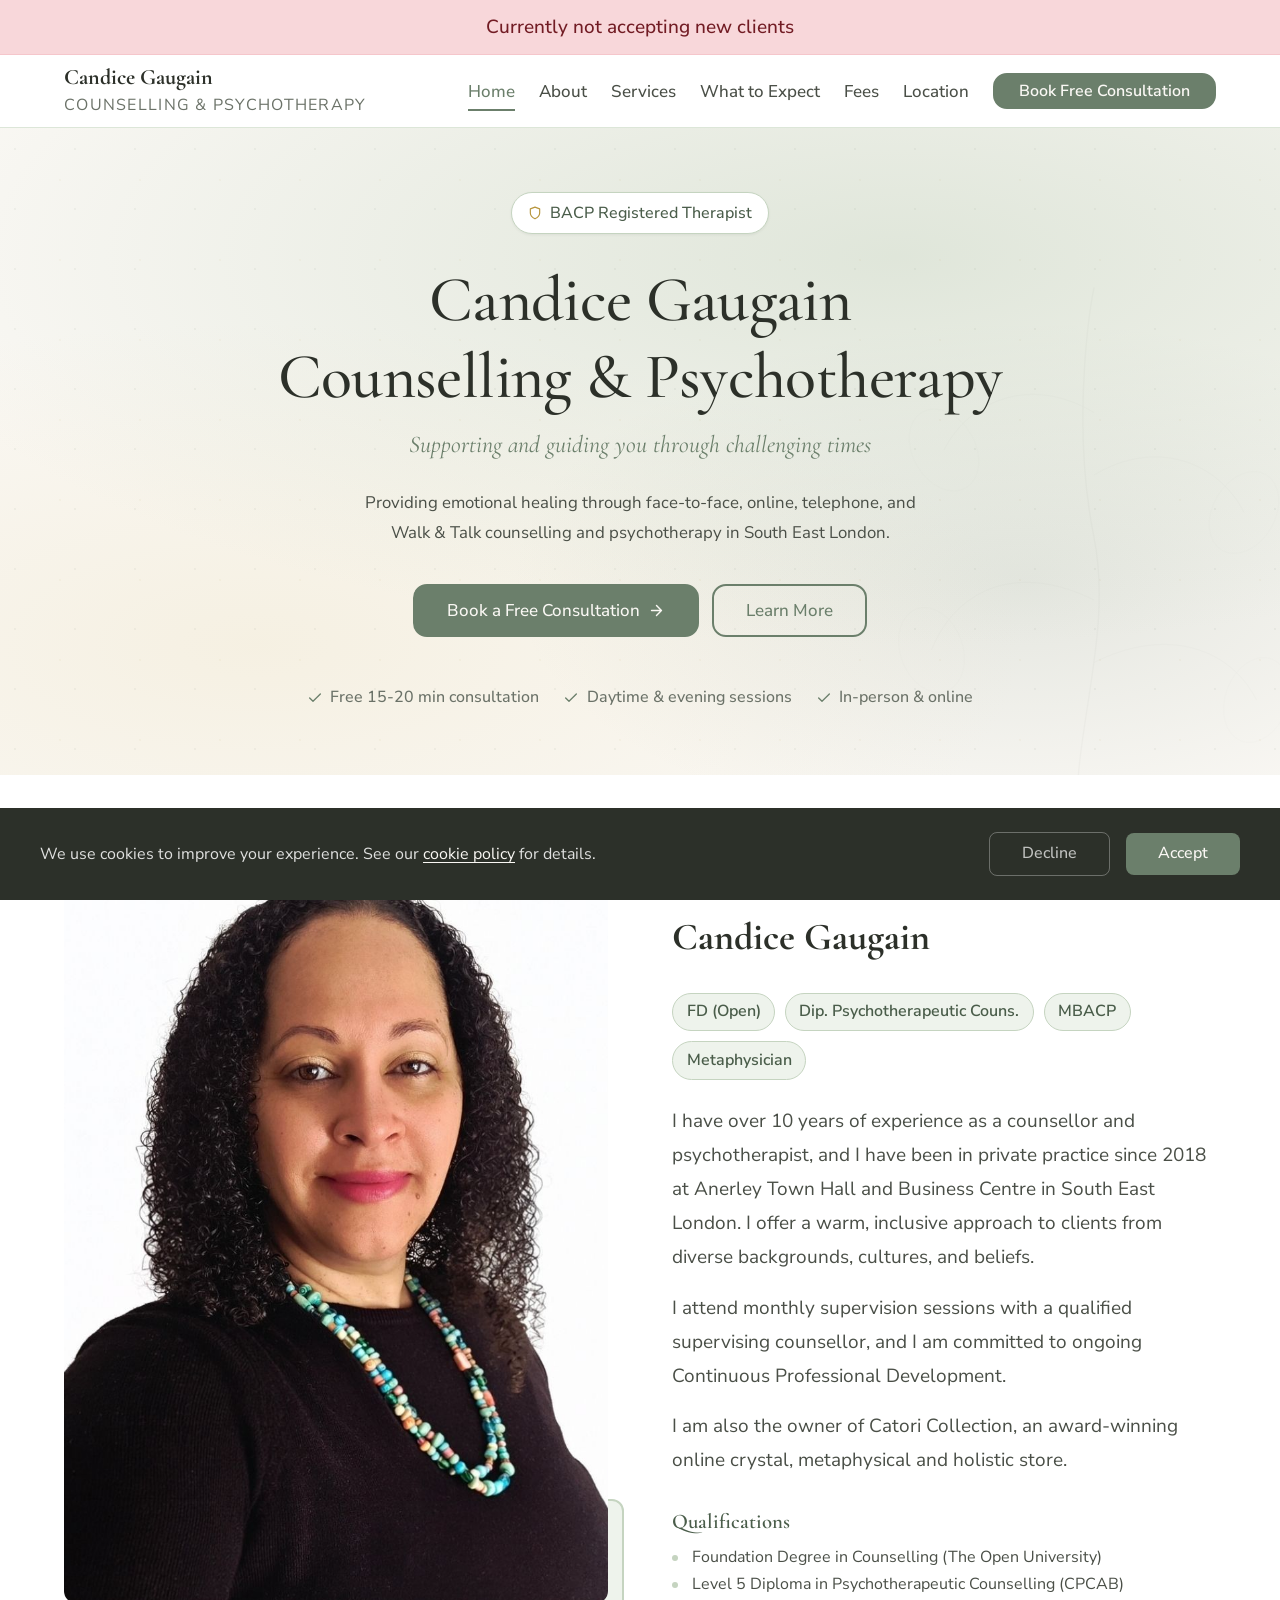
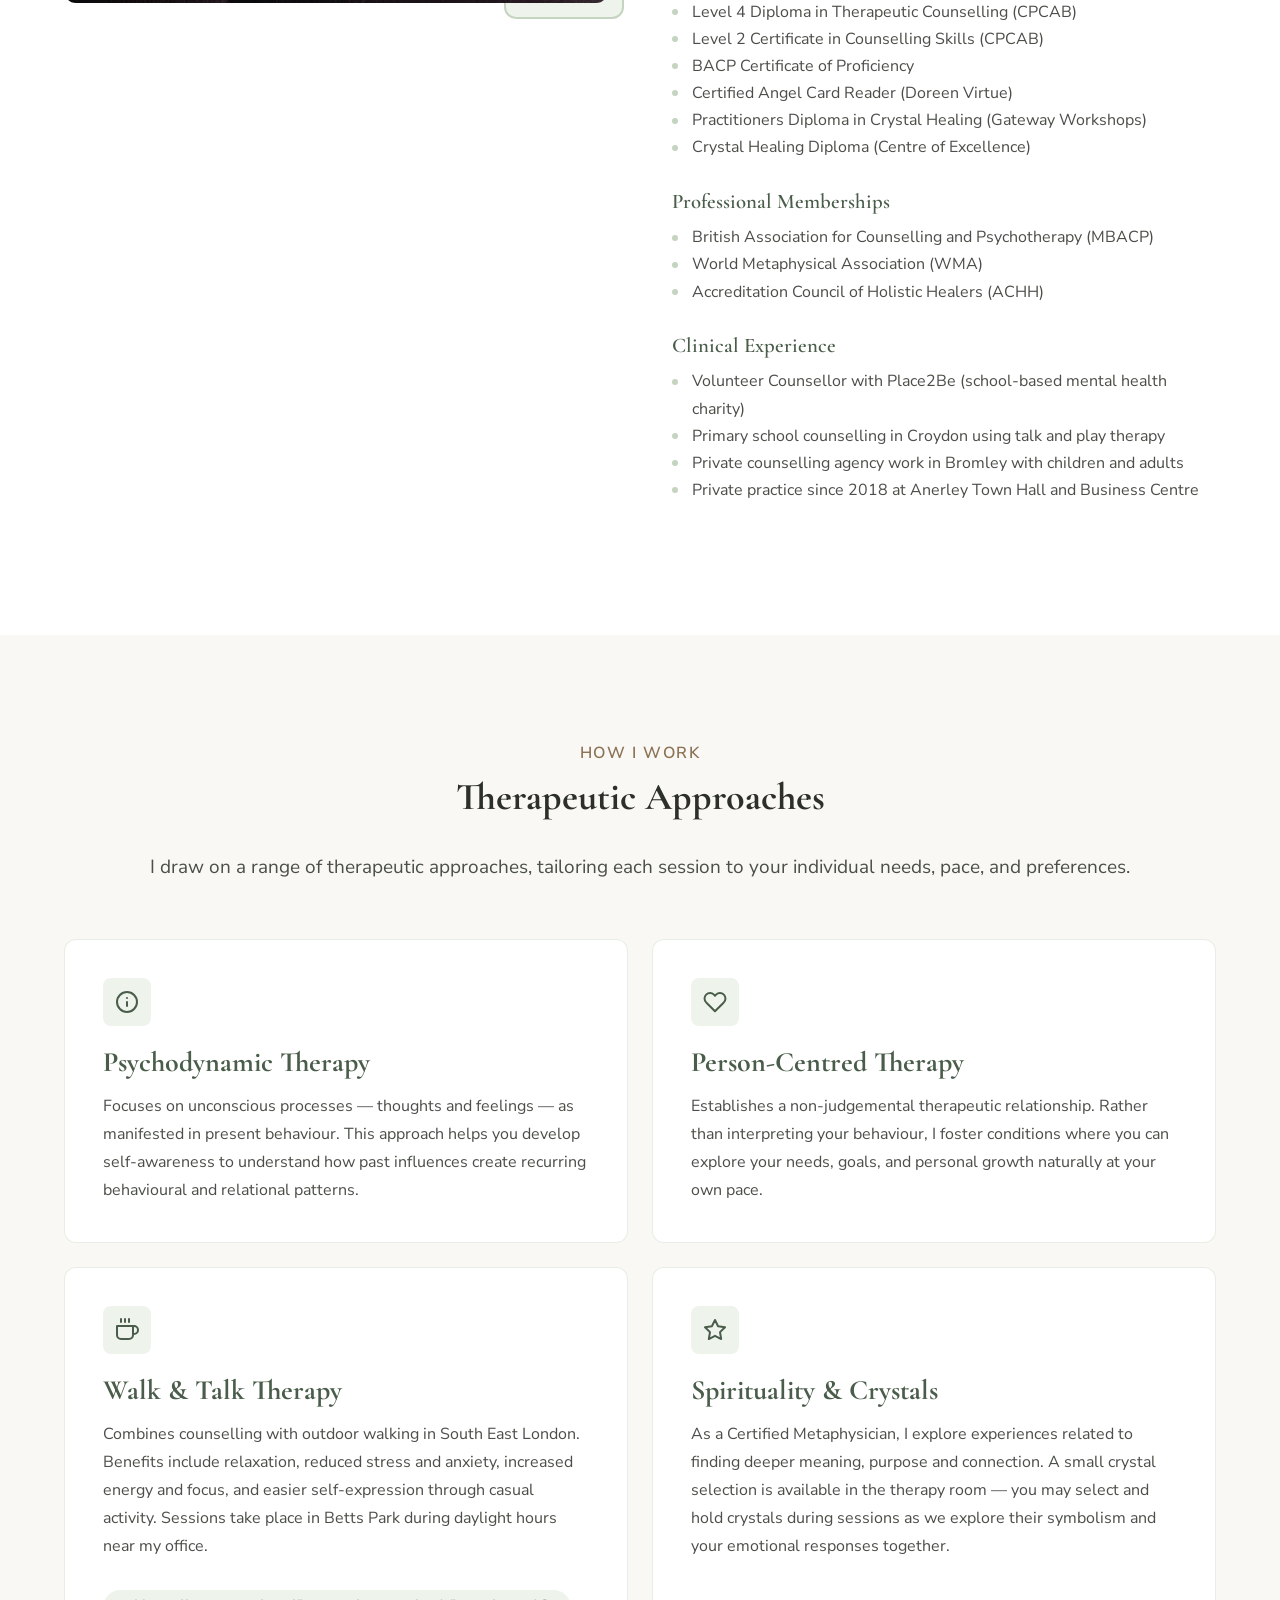
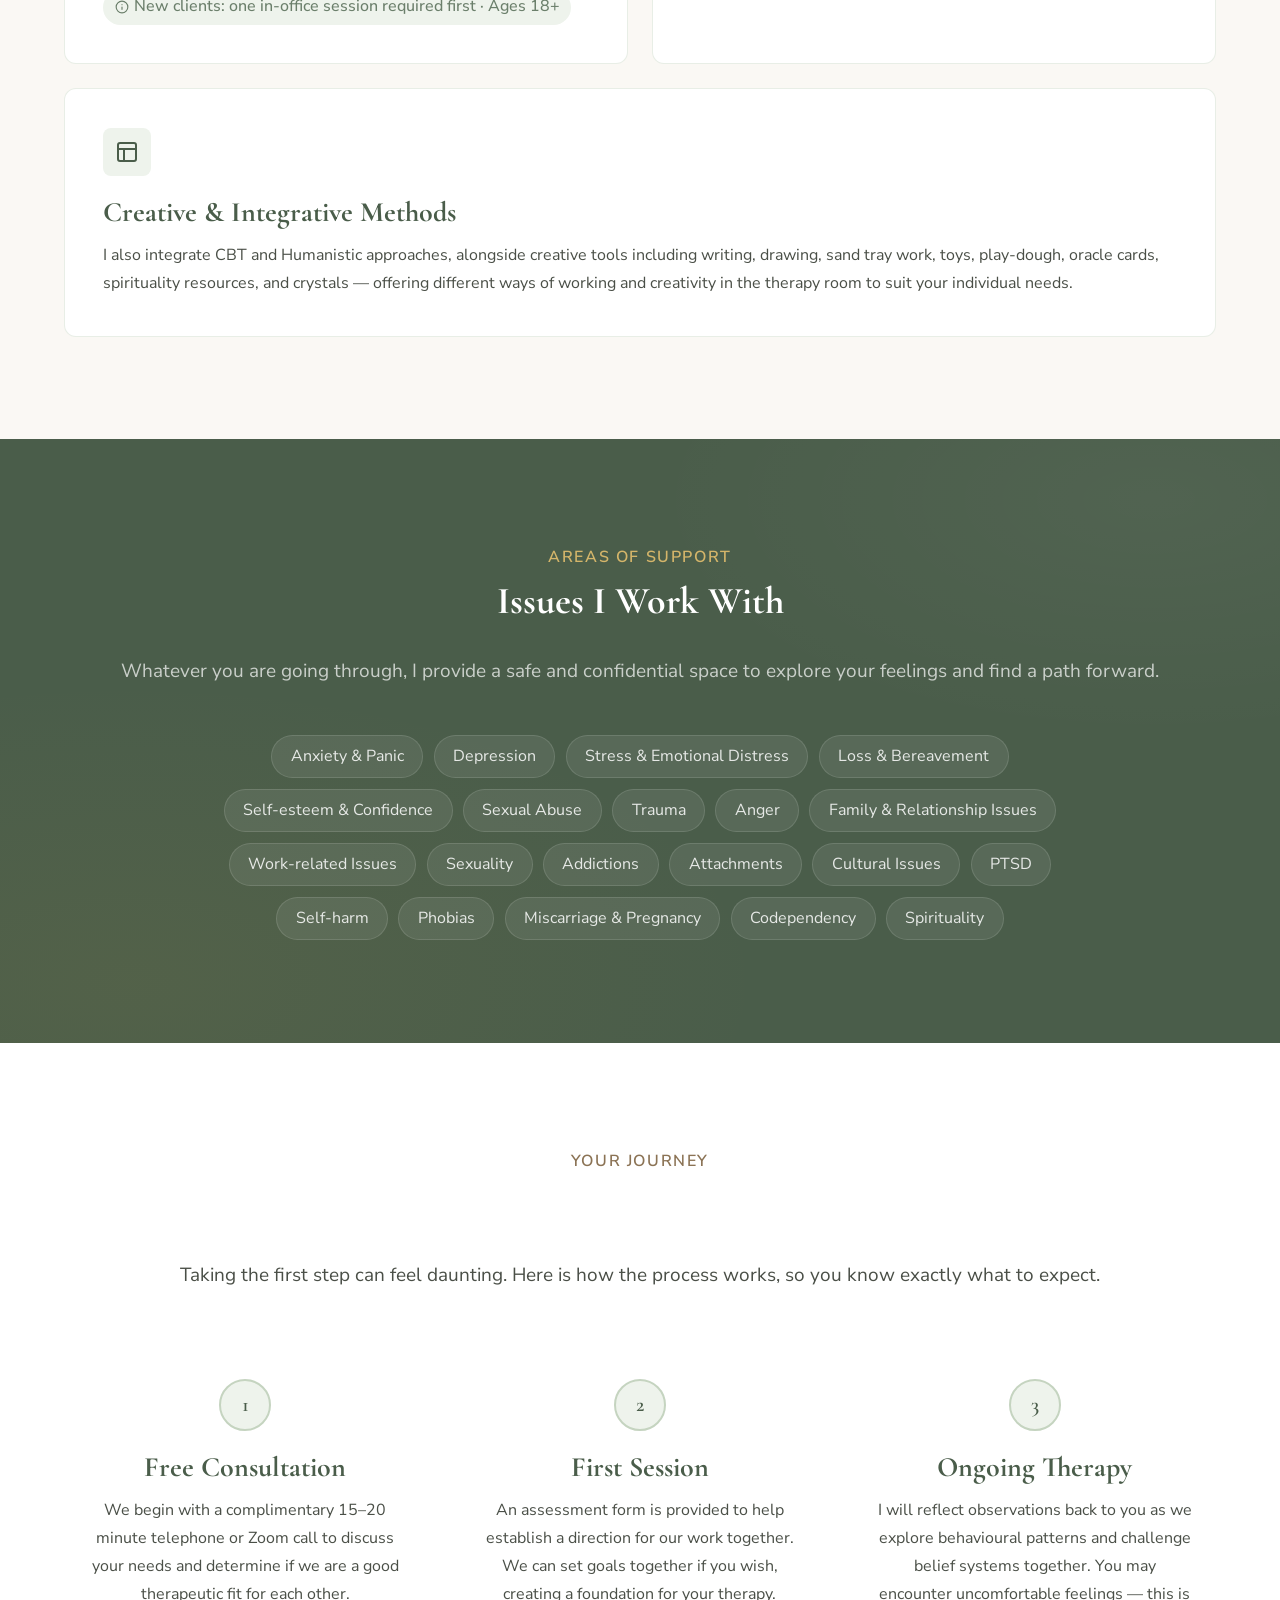
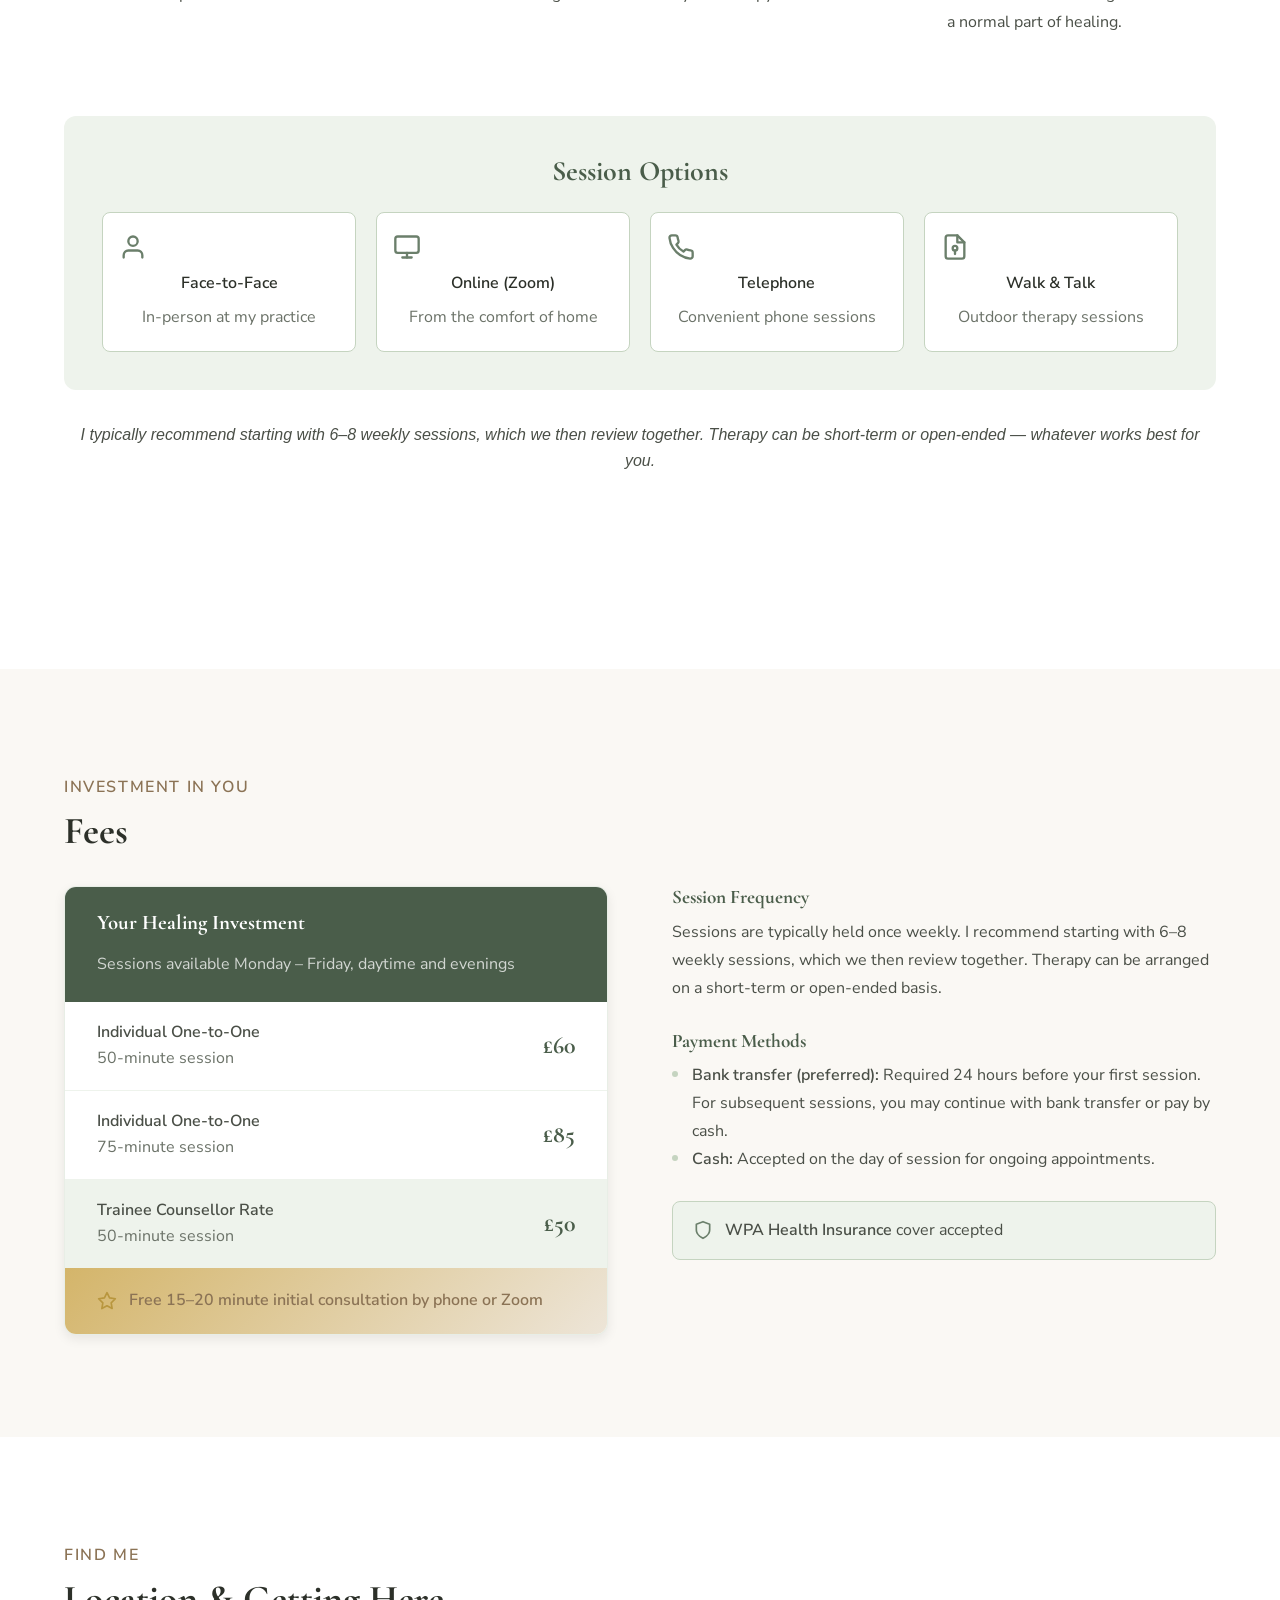
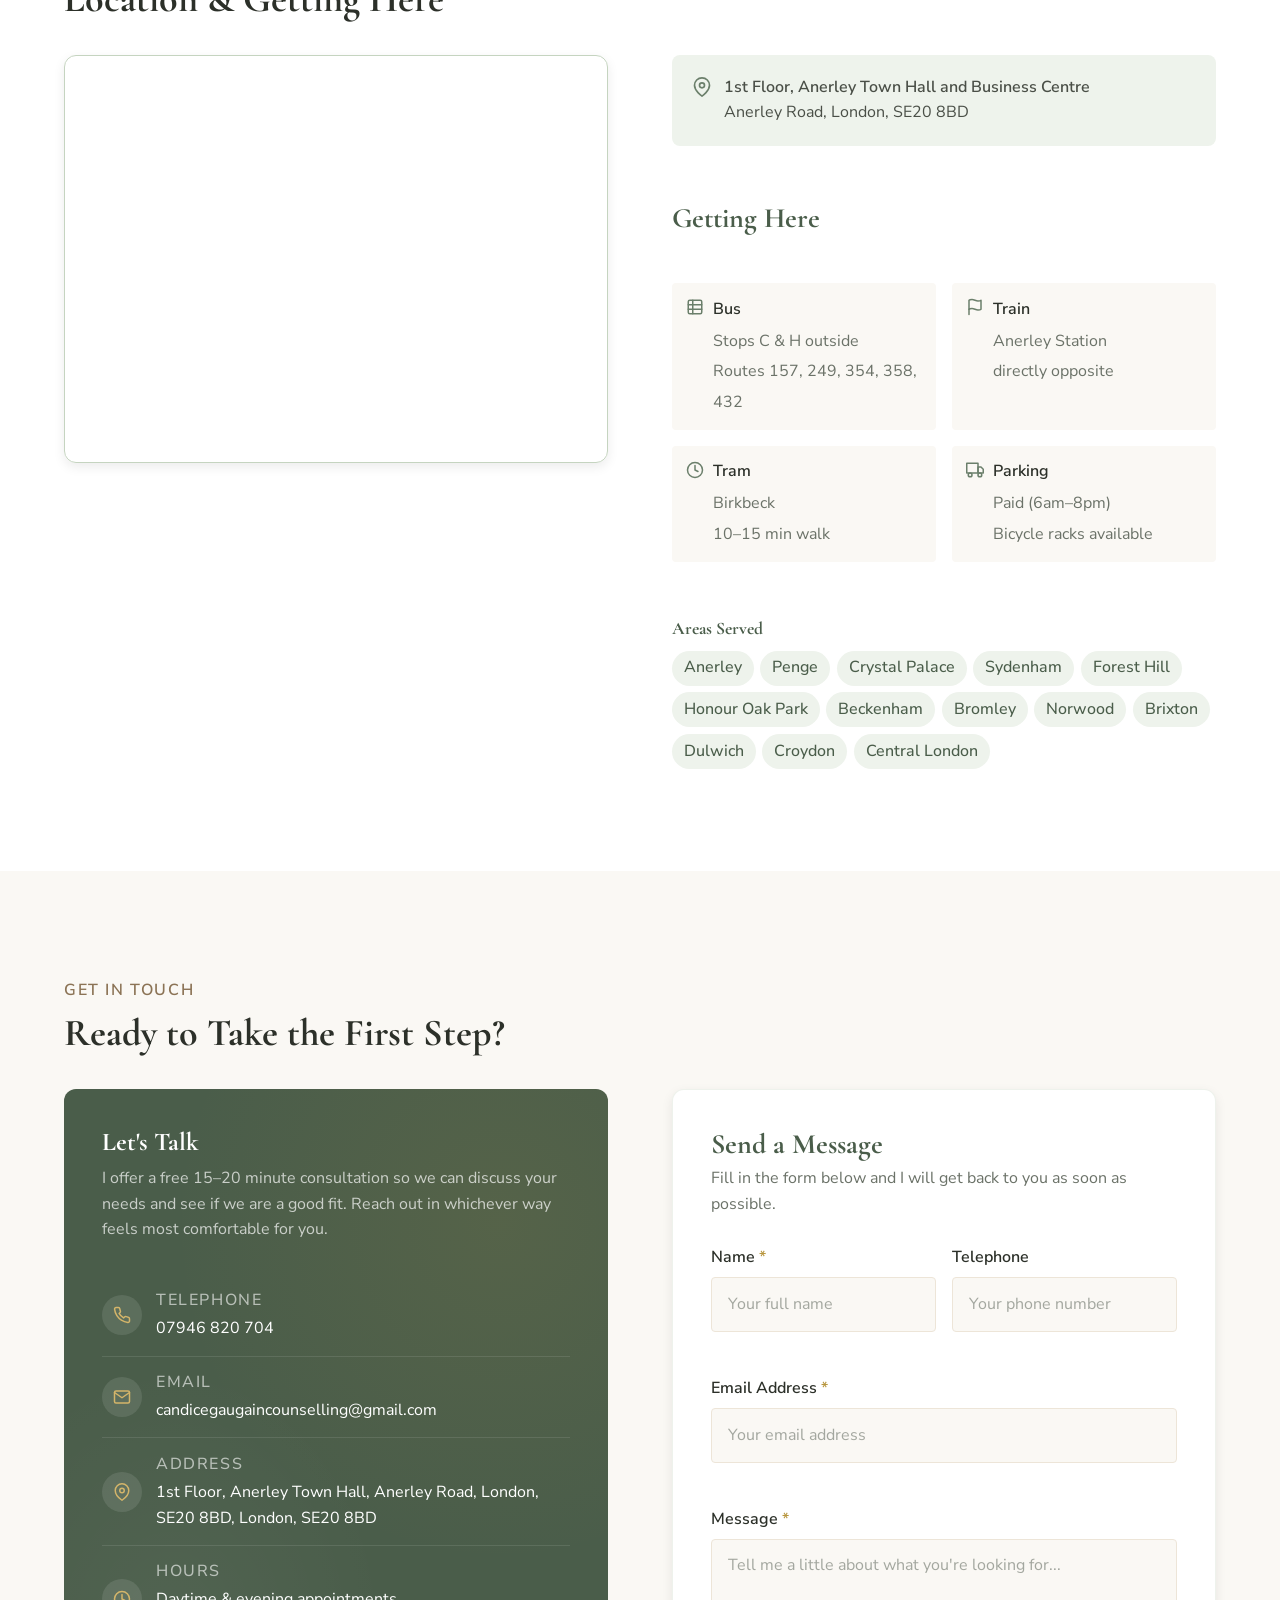
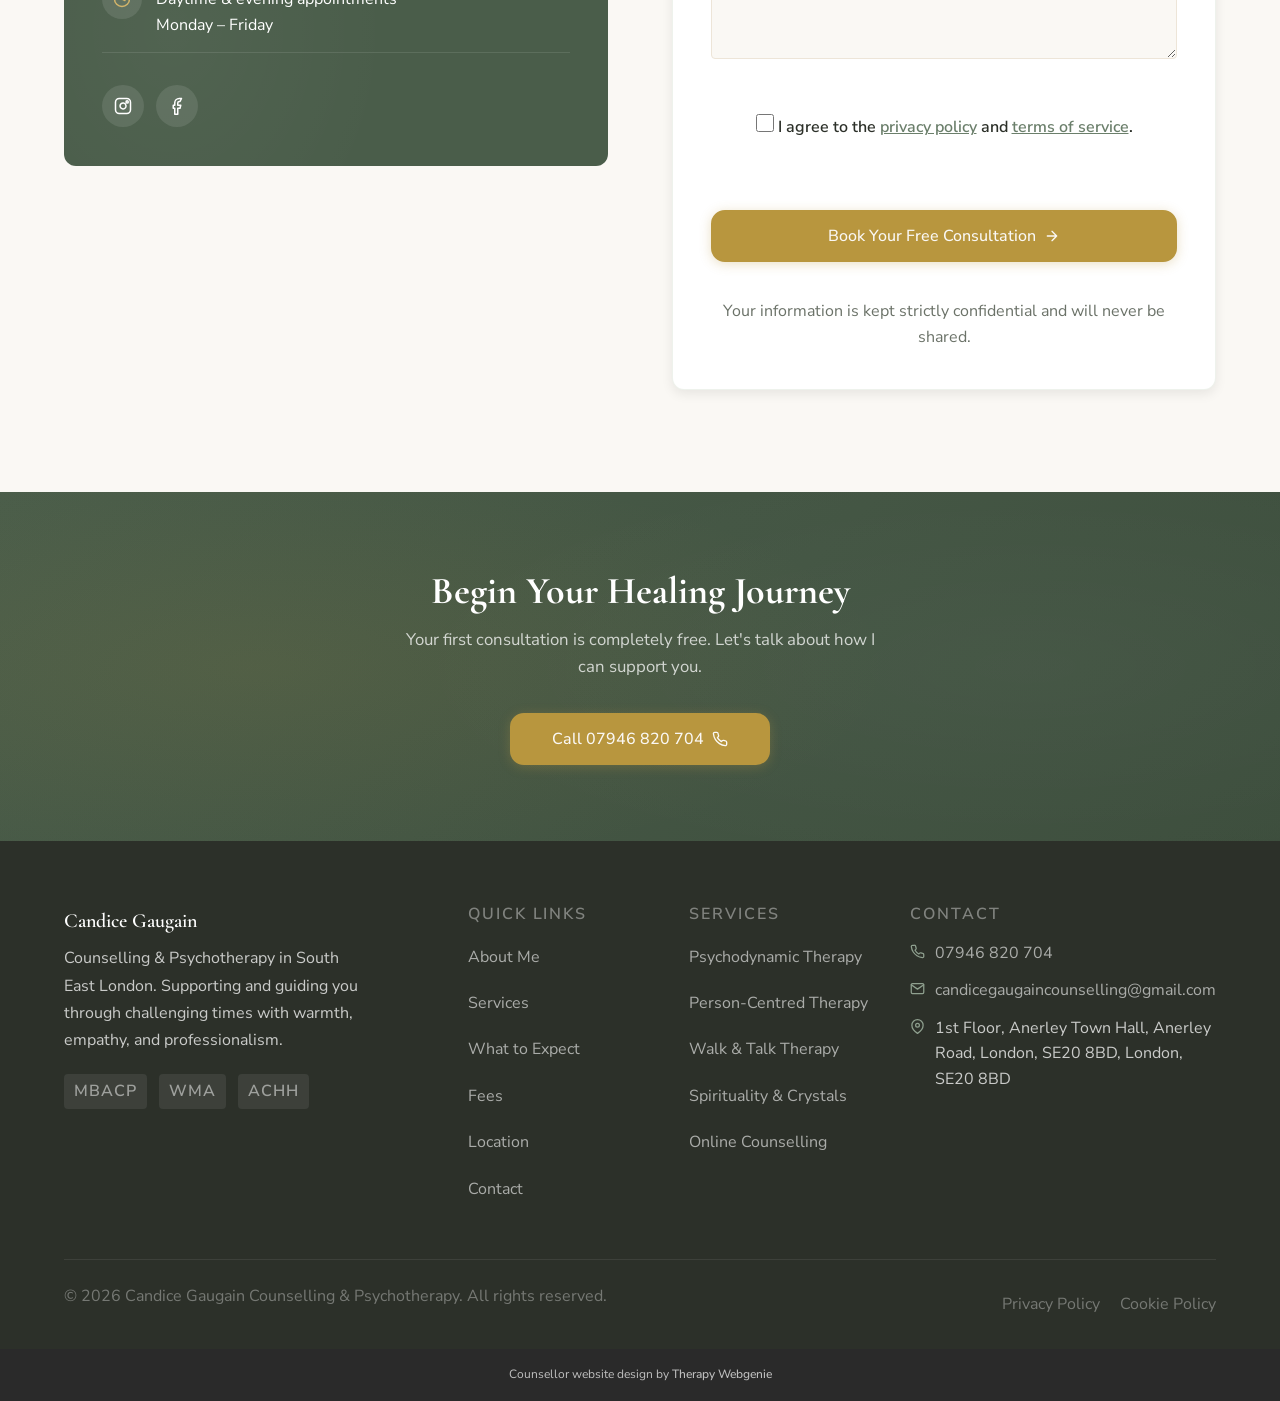
==== commit 7f282c90: "Cache-bust: bump CSS ?v= params for template v1.7.24" ====
--- a/index.html
+++ b/index.html
@@ -160,9 +160,9 @@
     <!-- CSS -->
   <link rel="icon" href="images/favicon.png" type="image/png" sizes="96x96">
   <link rel="apple-touch-icon" href="images/apple-touch-icon.png">
-    <link rel="stylesheet" href="css/base.css?v=1723">
-    <link rel="stylesheet" href="css/components.css?v=1723">
-    <link rel="stylesheet" href="css/theme.css?v=1723">
+    <link rel="stylesheet" href="css/base.css?v=1724">
+    <link rel="stylesheet" href="css/components.css?v=1724">
+    <link rel="stylesheet" href="css/theme.css?v=1724">
 
     <!-- PROFILE:schema -->
     <script type="application/ld+json">
--- a/css/base.css
+++ b/css/base.css
@@ -6,7 +6,7 @@
 
 /* --- Custom Properties (non-theme) --- */
 :root {
-  --text-xs: 0.8125rem;
+  --text-xs: 1rem; /* 1.7.24: the smallest text on a site is 16px (Rick's rule); was 13px */
   --text-sm: 1rem;
   --text-base: 1.0625rem;
   --text-md: 1.1875rem;
@@ -371,7 +371,7 @@
 .section-label--pill {
   background-color: var(--color-secondary);
   color: var(--color-text-inverse);
-  font-size: 0.65rem;
+  font-size: var(--text-xs);
   font-weight: 700;
   letter-spacing: 0.12em;
   padding: 5px 13px;
--- a/css/components.css
+++ b/css/components.css
@@ -82,6 +82,10 @@
   color: var(--color-text-light);
   text-transform: var(--nav-title-transform, uppercase);
   letter-spacing: var(--nav-title-tracking, 0.08em);
+}
+/* 1.7.24: at 16px a spaced-out tagline wraps on a phone; tighter tracking keeps most on one line */
+@media (max-width: 479px) {
+  .nav__title { letter-spacing: min(var(--nav-title-tracking, 0.08em), 0.03em); }
 }
 
 .nav__links {
@@ -545,6 +549,8 @@
     display: flex;
     align-items: center;
   }
+  /* 1.7.24 - reserve the menu button's width so a long brand name never runs under it (withinyou.uk at 375 and 768px). */
+  .nav--two-tier .nav__top { padding-right: calc(40px + var(--space-sm)); }
 }
 
 .nav__top {
@@ -668,7 +674,7 @@
 }
 
 .nav-scroll__title {
-  font-size: 11px;
+  font-size: var(--text-xs);
   color: var(--color-text-light);
   text-transform: uppercase;
   letter-spacing: 0.08em;
@@ -3291,6 +3297,7 @@
   border-radius: var(--radius-full);
   text-transform: uppercase;
   letter-spacing: 0.05em;
+  white-space: nowrap; /* 1.7.24: one line at 16px */
 }
 
 .pricing-card h3 {
@@ -7818,7 +7825,7 @@
   padding: 0.5rem 0.75rem;
   background: linear-gradient(transparent, rgba(0,0,0,0.65));
   color: #fff;
-  font-size: 0.85rem;
+  font-size: var(--text-xs);
   opacity: 0;
   transition: opacity 0.3s ease;
 }
@@ -8173,12 +8180,19 @@
   display: inline-block;
   background-color: rgba(255,255,255,0.18);
   color: var(--color-text-inverse);
-  font-size: 0.65rem;
+  font-size: var(--text-xs);
   font-weight: var(--font-weight-bold);
   letter-spacing: 0.1em;
   text-transform: uppercase;
   padding: 2px var(--space-sm);
   border-radius: var(--aesthetic-radius-pill);
+  white-space: nowrap; /* 1.7.24: one line at 16px, never squeezed by the message beside it */
+  flex-shrink: 0;
+}
+@media (max-width: 479px) {
+  /* the message drops below the pill when both do not fit; only a pill wider than the phone wraps */
+  .announcement-bar__msg { flex-wrap: wrap; justify-content: center; }
+  .announcement-bar__pill { white-space: normal; max-width: 100%; }
 }
 .announcement-bar--subtle .announcement-bar__pill {
   background-color: var(--color-primary);
@@ -8399,14 +8413,14 @@
 }
 .hero__float-num--accent { color: var(--color-accent); }
 .hero__float-label {
-  font-size: 0.7rem;
+  font-size: var(--text-xs);
   font-weight: var(--font-weight-bold);
   color: var(--color-text-heading);
   margin-top: 4px;
   letter-spacing: 0.02em;
 }
 .hero__float-sub {
-  font-size: 0.62rem;
+  font-size: var(--text-xs);
   color: var(--color-text-light);
   margin-top: 1px;
 }
@@ -9388,15 +9402,16 @@
 
 .nav__basket-count {
   position: absolute;
-  top: 0;
-  right: -2px;
-  min-width: 17px;
-  height: 17px;
-  padding: 0 4px;
+  top: -4px;
+  right: -6px;
+  min-width: 22px;
+  height: 22px;
+  padding: 0 5px;
   border-radius: var(--aesthetic-radius-pill);
   background-color: var(--color-accent);
   color: var(--color-text-inverse);
-  font-size: 0.68rem;
+  font-size: var(--text-xs);
+  line-height: 1;
   font-weight: var(--font-weight-bold);
   display: flex;
   align-items: center;
@@ -9610,6 +9625,11 @@
   font-weight: var(--font-weight-semibold);
   letter-spacing: 0.08em;
   text-transform: uppercase;
+}
+
+/* 1.7.24: four steps at 16px fit a phone with less gap and tracking; wrap rather than overflow */
+@media (max-width: 479px) {
+  .booking-steps { gap: var(--space-sm); letter-spacing: 0.02em; flex-wrap: wrap; }
 }
 
 .booking-steps__item {
